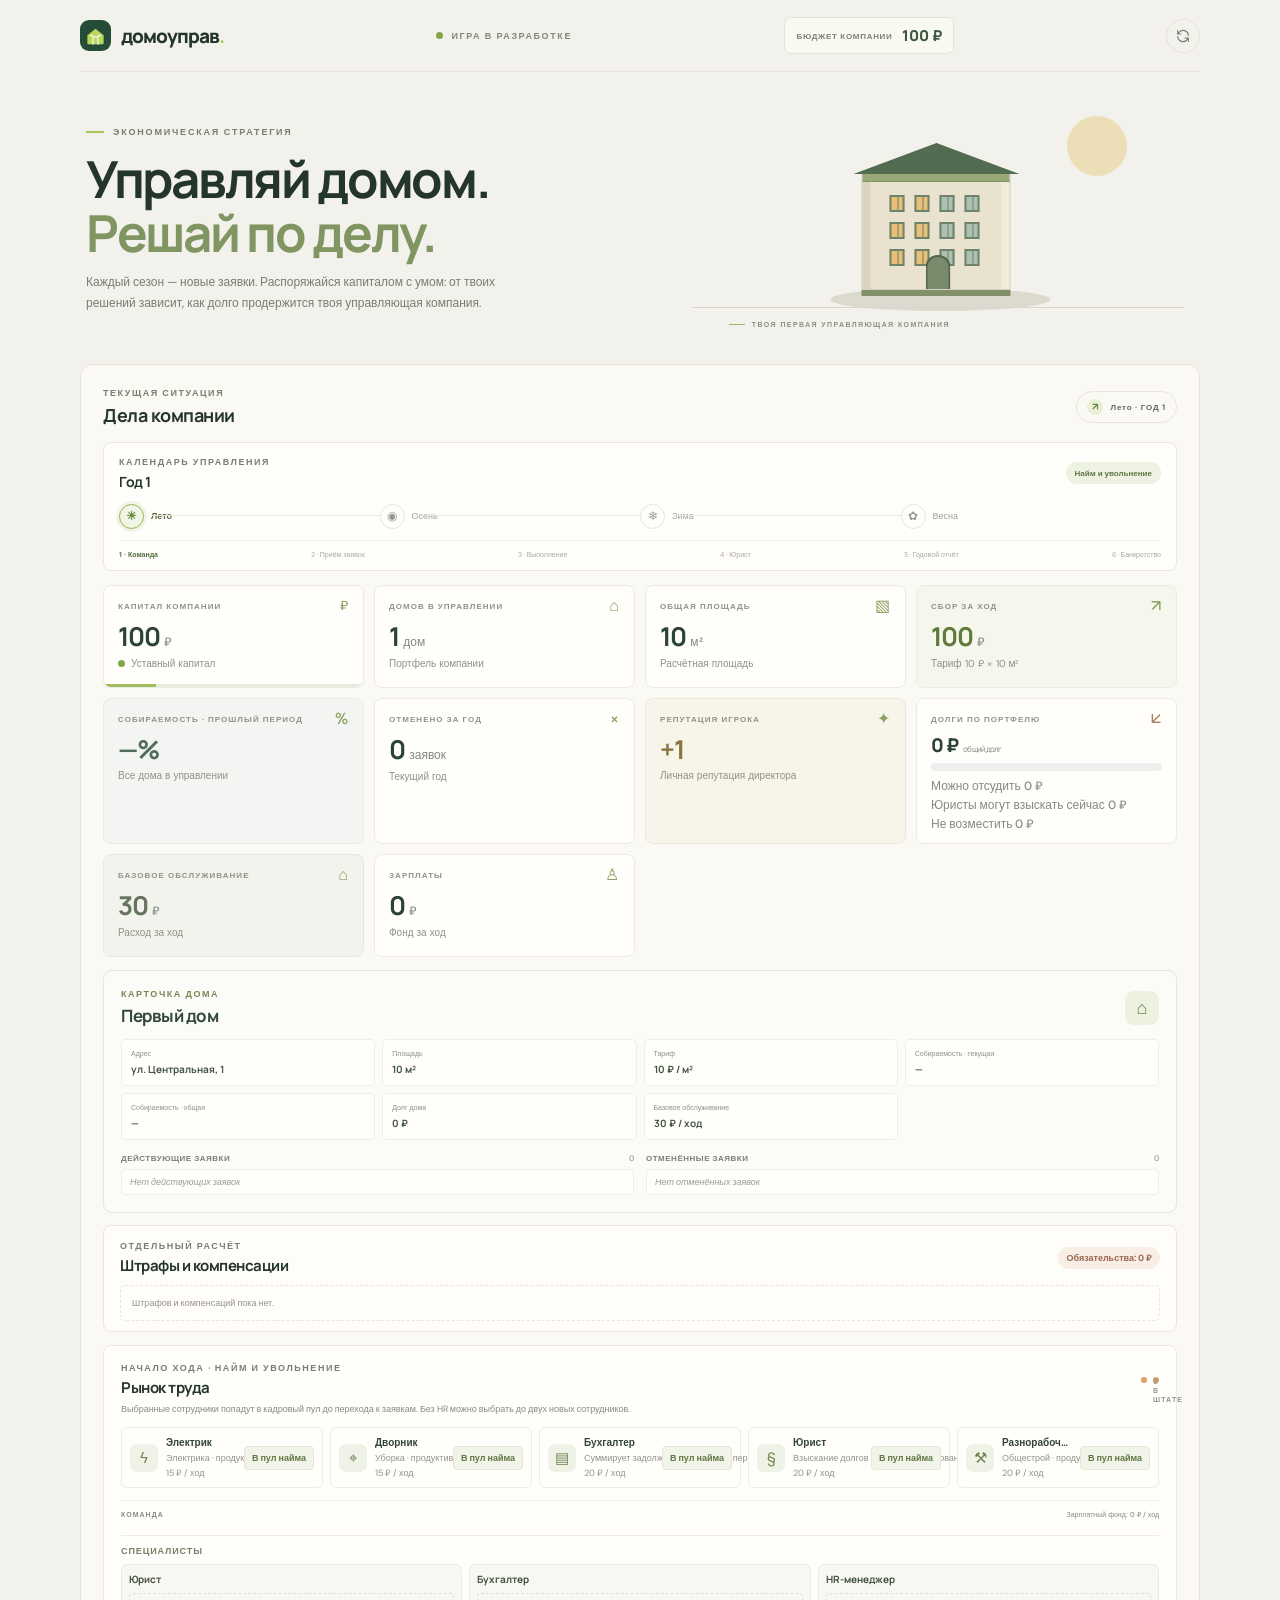
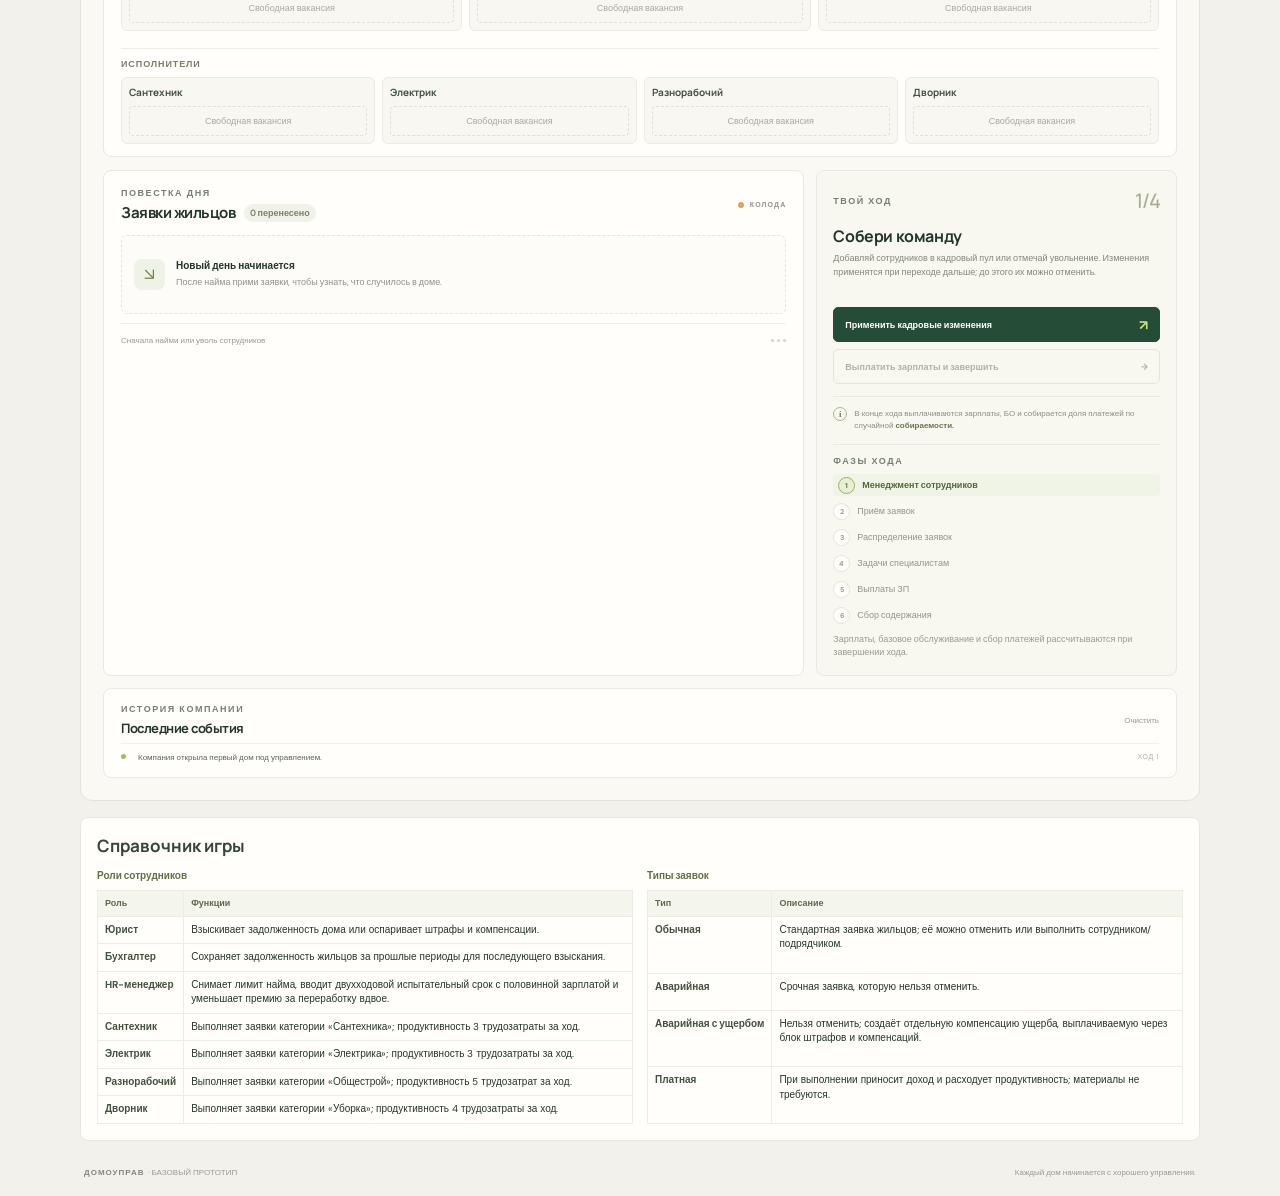
==== index.html @ 91434162 "Prepare House Service game for GitHub Pages" ====
<!doctype html>
<html lang="ru">
<head>
  <meta charset="utf-8">
  <meta name="viewport" content="width=device-width, initial-scale=1">
  <meta name="theme-color" content="#f3f1eb">
  <title>Домоуправ — настольная экономическая игра</title>
  <link rel="preconnect" href="https://fonts.googleapis.com">
  <link rel="preconnect" href="https://fonts.gstatic.com" crossorigin>
  <link href="https://fonts.googleapis.com/css2?family=DM+Sans:wght@400;500;600;700&family=Manrope:wght@400;500;600;700;800&display=swap" rel="stylesheet">
  <link rel="stylesheet" href="style.css">
</head>
<body>
  <div class="game-shell">
    <header class="topbar">
      <a class="brand" href="#" aria-label="Домоуправ">
        <span class="brand-mark" aria-hidden="true"><svg viewBox="0 0 40 40" fill="none"><path d="M7 19.5 20 9l13 10.5v13a1.5 1.5 0 0 1-1.5 1.5h-23A1.5 1.5 0 0 1 7 32.5v-13Z" fill="currentColor"/><path d="M16 34V22h8v12M12 20h4m8 0h4" stroke="#F7F6F1" stroke-width="2" stroke-linecap="round"/></svg></span>
        <span>домоуправ<span class="brand-dot">.</span></span>
      </a>
      <div class="topbar-center"><span class="online-dot"></span> ИГРА В РАЗРАБОТКЕ</div>
      <div class="sticky-balance"><span>БЮДЖЕТ КОМПАНИИ</span><b id="sticky-capital-value">100 ₽</b></div>
      <button class="icon-button" id="reset-button" type="button" aria-label="Начать заново" title="Начать заново"><svg viewBox="0 0 24 24" fill="none"><path d="M20 11a8 8 0 0 0-14.5-4L4 9m0 0V4m0 5h5m-5 4a8 8 0 0 0 14.5 4L20 15m0 0v5m0-5h-5" stroke="currentColor" stroke-width="1.7" stroke-linecap="round" stroke-linejoin="round"/></svg></button>
    </header>

    <main>
      <section class="hero">
        <div>
          <p class="eyebrow"><span class="eyebrow-line"></span> ЭКОНОМИЧЕСКАЯ СТРАТЕГИЯ</p>
          <h1>Управляй домом.<br><span>Решай по делу.</span></h1>
          <p class="hero-copy">Каждый сезон — новые заявки. Распоряжайся капиталом с умом: от твоих решений зависит, как долго продержится твоя управляющая компания.</p>
        </div>
        <div class="hero-building" aria-hidden="true">
          <div class="sun"></div><div class="building-shadow"></div>
          <div class="building-art"><div class="roof"></div><div class="building-body"><div class="building-cap"></div><div class="windows"><i></i><i></i><i></i><i></i><i></i><i></i><i></i><i></i><i></i><i></i><i></i><i></i></div><div class="entry"></div></div><div class="building-base"></div></div>
          <div class="ground"></div><div class="hero-caption"><span class="caption-line"></span> ТВОЯ ПЕРВАЯ УПРАВЛЯЮЩАЯ КОМПАНИЯ</div>
        </div>
      </section>

      <section class="dashboard" aria-label="Игровое поле">
        <div class="dashboard-heading"><div><p class="section-label">ТЕКУЩАЯ СИТУАЦИЯ</p><h2>Дела компании</h2></div><div class="turn-pill"><span class="turn-icon">↗</span><span id="turn-label">ХОД 1</span></div></div>
        <section class="timeline-panel" aria-label="Годовой таймлайн"><div class="timeline-title"><div><p class="section-label">КАЛЕНДАРЬ УПРАВЛЕНИЯ</p><h2 id="timeline-year">Год 1</h2></div><span class="phase-badge" id="phase-label">Найм и увольнение</span></div><div class="season-track" id="season-track"></div><div class="phase-track"><span class="phase-step active" data-phase="staffing">1 · Команда</span><span class="phase-step" data-phase="drawing">2 · Приём заявок</span><span class="phase-step" data-phase="resolving">3 · Выполнение</span><span class="phase-step" data-phase="legal">4 · Юрист</span><span class="phase-step" data-phase="annualReport">5 · Годовой отчёт</span><span class="phase-step" data-phase="bankruptcy">6 · Банкротство</span></div></section>
        <section id="annual-report" class="annual-report" hidden></section>
        <section id="bankruptcy-panel" class="bankruptcy-panel" hidden></section>
        <div class="stats-grid">
          <article class="stat-card capital-card"><div class="stat-top"><span>КАПИТАЛ КОМПАНИИ</span><span class="stat-symbol ruble">₽</span></div><div class="stat-value" id="capital-value">100 <span>₽</span></div><div class="stat-note"><span class="status-dot"></span> Уставный капитал</div><div class="capital-bar"><div id="capital-bar-fill"></div></div></article>
          <article class="stat-card"><div class="stat-top"><span>ДОМОВ В УПРАВЛЕНИИ</span><span class="stat-symbol">⌂</span></div><div class="stat-value" id="houses-value">1 <span>дом</span></div><div class="stat-note">Портфель компании</div></article>
          <article class="stat-card"><div class="stat-top"><span>ОБЩАЯ ПЛОЩАДЬ</span><span class="stat-symbol">▧</span></div><div class="stat-value" id="area-value">10 <span>м²</span></div><div class="stat-note">Расчётная площадь</div></article>
          <article class="stat-card income-card"><div class="stat-top"><span>СБОР ЗА ХОД</span><span class="stat-symbol">↗</span></div><div class="stat-value" id="income-value">100 <span>₽</span></div><div class="stat-note">Тариф 10 ₽ × 10 м²</div></article>
          <article class="stat-card collection-card"><div class="stat-top"><span>СОБИРАЕМОСТЬ · ПРОШЛЫЙ ПЕРИОД</span><span class="stat-symbol">%</span></div><div class="stat-value" id="collection-value">—</div><div class="stat-note">Все дома в управлении</div></article>
          <article class="stat-card cancelled-card"><div class="stat-top"><span>ОТМЕНЕНО ЗА ГОД</span><span class="stat-symbol">×</span></div><div class="stat-value" id="cancelled-value">0 <span>заявок</span></div><div class="stat-note">Текущий год</div></article>
          <article class="stat-card reputation-card"><div class="stat-top"><span>РЕПУТАЦИЯ ИГРОКА</span><span class="stat-symbol">✦</span></div><div class="stat-value reputation-value" id="reputation-value">+1</div><div class="stat-note">Личная репутация директора</div></article>
          <article class="stat-card house-debt-card"><div class="stat-top"><span>ДОЛГИ ПО ПОРТФЕЛЮ</span><span class="stat-symbol">↙</span></div><div class="stat-value" id="house-debt-value">0 ₽</div></article>
          <article class="stat-card upkeep-card"><div class="stat-top"><span>БАЗОВОЕ ОБСЛУЖИВАНИЕ</span><span class="stat-symbol">⌂</span></div><div class="stat-value" id="upkeep-value">30 <span>₽</span></div><div class="stat-note">Расход за ход</div></article>
          <article class="stat-card"><div class="stat-top"><span>ЗАРПЛАТЫ</span><span class="stat-symbol">♙</span></div><div class="stat-value" id="payroll-value">0 <span>₽</span></div><div class="stat-note">Фонд за ход</div></article>
        </div>
        <section id="house-card" class="house-card" aria-label="Карточка дома"></section>
        <section class="penalties-panel"><div class="panel-heading"><div><p class="section-label">ОТДЕЛЬНЫЙ РАСЧЁТ</p><h2>Штрафы и компенсации</h2></div><span class="penalty-total" id="penalties-summary">Обязательства: 0 ₽</span></div><div class="penalties-list" id="penalties-list"></div></section>
        <section id="legal-panel" class="legal-panel" hidden></section>

        <section class="market-panel">
          <div class="panel-heading"><div><p class="section-label">НАЧАЛО ХОДА · НАЙМ И УВОЛЬНЕНИЕ</p><h2>Рынок труда</h2></div><span class="deck-badge"><span></span> <span id="staff-count">0 В ШТАТЕ</span></span></div>
          <p class="market-copy" id="market-copy">Рынок предлагает исполнителей и специалистов. Без HR-менеджера за ход можно нанять двух сотрудников.</p>
          <div class="market-grid" id="market-list"></div>
          <div class="team-heading"><span>КОМАНДА</span><span id="team-payroll">Зарплатный фонд: 0 ₽ / ход</span></div>
          <div class="team-list" id="team-list"></div>
        </section>

        <div class="turn-layout">
          <section class="requests-panel"><div class="panel-heading"><div><p class="section-label">ПОВЕСТКА ДНЯ</p><h2>Заявки жильцов <span class="request-count" id="request-count">0 / 2</span></h2></div><span class="deck-badge"><span></span> КОЛОДА</span></div>
            <div id="requests-list" class="requests-list"><div class="empty-state"><div class="empty-icon">↘</div><div><strong>Новый день начинается</strong><p>Открой заявки, чтобы узнать, что случилось в доме.</p></div></div></div>
            <div class="panel-footer"><span id="requests-hint">На этот ход положено 2 заявки</span><span class="footer-dots"><i></i><i></i><i></i></span></div>
          </section>
          <aside class="actions-panel"><div class="actions-heading"><p class="section-label">ТВОЙ ХОД</p><span class="round-number" id="round-number">01</span></div><h2 id="action-title">С чего начнём?</h2><p class="action-copy" id="action-copy">Разбери входящие заявки. Каждое решение стоит денег, а на кону — репутация компании.</p>
            <div class="action-buttons"><button class="primary-button" id="draw-button" type="button"><span>Принять заявки</span><span class="button-arrow">↗</span></button><button class="secondary-button" id="end-turn-button" type="button" disabled><span>Завершить ход</span><span>→</span></button></div>
            <div class="rules-note"><span class="note-icon">i</span><p>В конце хода выплачиваются зарплаты, БО и собирается доля платежей по случайной <b>собираемости.</b></p></div>
            <section class="phase-guide"><p class="section-label">ФАЗЫ ХОДА</p><ol><li data-guide-step="0"><span>1</span>Менеджмент сотрудников</li><li data-guide-step="1"><span>2</span>Приём заявок</li><li data-guide-step="2"><span>3</span>Распределение заявок</li><li data-guide-step="3"><span>4</span>Задачи специалистам</li><li data-guide-step="4"><span>5</span>Выплаты ЗП</li><li data-guide-step="5"><span>6</span>Сбор содержания</li></ol><p class="phase-guide-note">Зарплаты, базовое обслуживание и сбор платежей рассчитываются при завершении хода.</p></section>
          </aside>
        </div>
        <section class="log-panel"><div class="log-heading"><div><p class="section-label">ИСТОРИЯ КОМПАНИИ</p><h2>Последние события</h2></div><button id="clear-log-button" class="text-button" type="button">Очистить</button></div><div id="event-log" class="event-log"><div class="log-entry"><span class="log-marker"></span><span>Компания открыла первый дом под управлением.</span><time>ХОД 1</time></div></div></section>
      </section>
      <section class="staff-reference" aria-label="Справочник сотрудников и заявок">
        <h2>Справочник игры</h2>
        <div class="reference-grid">
          <table class="reference-table"><caption>Роли сотрудников</caption><thead><tr><th>Роль</th><th>Функции</th></tr></thead><tbody>
            <tr><td>Юрист</td><td>Взыскивает задолженность дома или оспаривает штрафы и компенсации.</td></tr>
            <tr><td>Бухгалтер</td><td>Сохраняет задолженность жильцов за прошлые периоды для последующего взыскания.</td></tr>
            <tr><td>HR-менеджер</td><td>Снимает лимит найма, вводит двухходовой испытательный срок с половинной зарплатой и уменьшает премию за переработку вдвое.</td></tr>
            <tr><td>Сантехник</td><td>Выполняет заявки категории «Сантехника»; продуктивность 3 трудозатраты за ход.</td></tr>
            <tr><td>Электрик</td><td>Выполняет заявки категории «Электрика»; продуктивность 3 трудозатраты за ход.</td></tr>
            <tr><td>Разнорабочий</td><td>Выполняет заявки категории «Общестрой»; продуктивность 5 трудозатрат за ход.</td></tr>
            <tr><td>Дворник</td><td>Выполняет заявки категории «Уборка»; продуктивность 4 трудозатраты за ход.</td></tr>
          </tbody></table>
          <table class="reference-table"><caption>Типы заявок</caption><thead><tr><th>Тип</th><th>Описание</th></tr></thead><tbody>
            <tr><td>Обычная</td><td>Стандартная заявка жильцов; её можно отменить или выполнить сотрудником/подрядчиком.</td></tr>
            <tr><td>Аварийная</td><td>Срочная заявка, которую нельзя отменить.</td></tr>
            <tr><td>Аварийная с ущербом</td><td>Нельзя отменить; создаёт отдельную компенсацию ущерба, выплачиваемую через блок штрафов и компенсаций.</td></tr>
            <tr><td>Платная</td><td>При выполнении приносит доход и расходует продуктивность; материалы не требуются.</td></tr>
          </tbody></table>
        </div>
      </section>
    </main>
    <footer><span>ДОМОУПРАВ <span class="footer-year">· БАЗОВЫЙ ПРОТОТИП</span></span><span>Каждый дом начинается с хорошего управления.</span></footer>
  </div>
  <div class="toast" id="toast" role="status" aria-live="polite"></div>
  <script src="game.js"></script>
</body>
</html>
---- style.css ----
:root {
  color-scheme: light;
  --paper: #f3f1eb;
  --card: #fffefa;
  --ink: #24352b;
  --muted: #7c8078;
  --line: #e8e6df;
  --green: #244c36;
  --lime: #b9d75a;
  --orange: #ec8d55;
}
* { box-sizing: border-box; }
body { margin: 0; min-width: 350px; background: var(--paper); color: var(--ink); font-family: "DM Sans", sans-serif; -webkit-font-smoothing: antialiased; }
button { font: inherit; }
.game-shell { width: min(1120px, calc(100% - 72px)); margin: 0 auto; }
.topbar { height: 72px; display: flex; align-items: center; justify-content: space-between; border-bottom: 1px solid #e4e2db; }
.brand { display: inline-flex; align-items: center; gap: 10px; color: var(--ink); text-decoration: none; font-family: "Manrope", sans-serif; font-weight: 800; font-size: 19px; letter-spacing: -1px; }
.brand-mark { width: 31px; height: 31px; border-radius: 9px; background: var(--green); color: var(--lime); display: grid; place-items: center; }
.brand-mark svg { width: 25px; height: 25px; }.brand-dot { color: #a2c84f; }
.topbar-center { display: flex; align-items: center; gap: 8px; color: #85877f; font-size: 9px; font-weight: 700; letter-spacing: 1.6px; }
.online-dot,.status-dot { width: 7px; height: 7px; border-radius: 50%; background: #82a746; display: inline-block; }
.icon-button { width: 34px; height: 34px; display: grid; place-items: center; border: 1px solid #e3e1d9; border-radius: 50%; background: transparent; color: #777d72; cursor: pointer; transition: background .2s,color .2s; }
.icon-button:hover { color: var(--green); background: #fff; }.icon-button svg { width: 16px; height: 16px; }
.hero { min-height: 292px; display: grid; grid-template-columns: 1.05fr .95fr; align-items: center; gap: 20px; padding: 31px 6px 28px; overflow: hidden; }
.eyebrow,.section-label { color: #777f72; font-size: 9px; font-weight: 700; letter-spacing: 1.8px; }
.eyebrow { display: flex; align-items: center; gap: 9px; margin: 0 0 14px; }.eyebrow-line { width: 18px; height: 2px; background: #a6c652; }
h1,h2,h3,p { margin-top: 0; }
h1 { margin-bottom: 12px; color: var(--ink); font-family: "Manrope",sans-serif; font-size: clamp(35px, 4.3vw, 51px); line-height: 1.06; letter-spacing: -2.3px; font-weight: 700; }
h1 span { color: #7f9562; }
.hero-copy { max-width: 430px; margin-bottom: 0; color: #797e74; font-size: 12px; line-height: 1.7; }
.hero-building { position: relative; min-height: 232px; height: 232px; }
.sun { position: absolute; top: 12px; right: 67px; width: 60px; height: 60px; border-radius: 50%; background: #e9d79f; opacity: .69; }
.building-shadow { position: absolute; width: 220px; height: 23px; border-radius: 50%; bottom: 25px; left: 50%; transform: translateX(-48%); background: #dcd9ce; }
.building-art { position: absolute; bottom: 40px; left: 50%; width: 149px; transform: translateX(-50%); }
.roof { height: 0; width: 166px; margin-left: -8px; border-left: 83px solid transparent; border-right: 83px solid transparent; border-bottom: 31px solid #526b51; }
.building-body { position: relative; width: 149px; height: 116px; border: 1px solid #d5d1c4; border-top: 0; background: #e9e2cf; box-shadow: inset 8px 0 #ddd4c0, inset -8px 0 #f1ebdc; }
.building-cap { height: 8px; background: #98a878; border-bottom: 1px solid #819365; }
.windows { width: 92px; margin: 13px auto 0; display: grid; grid-template-columns: repeat(4,15px); grid-auto-rows: 17px; gap: 10px 10px; }
.windows i { position: relative; display: block; background: #adc1b3; border: 2px solid #6e826d; }
.windows i:nth-child(4n+1),.windows i:nth-child(4n+2) { background: #e8bf77; }
.windows i::after { content: ""; position: absolute; left: 50%; top: 0; height: 100%; border-left: 1px solid #6e826d; }
.entry { position: absolute; bottom: 0; left: 63px; width: 25px; height: 34px; border: 2px solid #53644f; border-bottom: 0; border-radius: 12px 12px 0 0; background: #798a6d; }
.building-base { height: 6px; background: #819066; }
.ground { position: absolute; left: 3%; right: 2%; bottom: 28px; height: 1px; background: #d8d6cc; }
.hero-caption { position: absolute; left: 10%; bottom: 7px; display: flex; align-items: center; gap: 7px; color: #8d9087; font-size: 7px; font-weight: 700; letter-spacing: 1.4px; }
.caption-line { width: 16px; height: 1px; background: #9ab267; }
.dashboard { border: 1px solid #e6e3da; border-radius: 12px; padding: 22px; background: rgba(255,254,250,.67); }
.dashboard-heading,.panel-heading,.log-heading { display: flex; align-items: center; justify-content: space-between; }
.dashboard-heading { margin-bottom: 15px; }.section-label { margin: 0 0 5px; font-size: 8px; letter-spacing: 1.55px; }
.dashboard h2,.log-heading h2 { margin: 0; font: 700 18px/1.25 "Manrope",sans-serif; letter-spacing: -.5px; }
.timeline-panel { margin: 0 0 14px; padding: 13px 15px 11px; border: 1px solid #e9e7df; border-radius: 8px; background: #fffefa; }.timeline-title { display: flex; align-items: center; justify-content: space-between; }.timeline-title h2 { font-size: 14px; }.phase-badge { padding: 6px 9px; border-radius: 15px; background: #eef2e3; color: #617743; font-size: 8px; font-weight: 700; }.season-track { display: grid; grid-template-columns: repeat(4,1fr); margin-top: 12px; }.season-node { position: relative; display: flex; align-items: center; gap: 7px; min-height: 28px; color: #a1a196; font-size: 9px; }.season-node:not(:last-child)::after { position: absolute; top: 13px; left: 33px; right: 0; z-index: 0; height: 1px; background: #e8e7df; content: ""; }.season-icon { z-index: 1; display: grid; place-items: center; width: 25px; height: 25px; border: 1px solid #e6e5dc; border-radius: 50%; background: #fffefa; color: #98988e; font-size: 12px; }.season-current { color: #526c3e; font-weight: 700; }.season-current .season-icon { border-color: #9ab45d; background: #f1f5e5; color: #6d8c42; box-shadow: 0 0 0 3px #f1f5e5; }.season-done .season-icon { border-color: #dfe8cf; background: #eaf0dc; color: #6f884b; }.phase-track { display: flex; justify-content: space-between; gap: 6px; margin-top: 10px; padding-top: 9px; border-top: 1px solid #f0eee8; }.phase-step { color: #aaa99f; font-size: 7px; }.phase-step.active { color: #536d3c; font-weight: 700; }.phase-step.phase-done { color: #7a8e5b; }
.annual-report[hidden] { display: none; }.annual-report { margin-bottom: 14px; padding: 17px; border: 1px solid #dfe7d4; border-radius: 8px; background: #f8faf2; }.report-heading { display: flex; align-items: center; justify-content: space-between; margin-bottom: 12px; }.report-heading h2 { font-size: 18px; }.report-stamp { padding: 5px 8px; border: 1px solid #d7e0c7; border-radius: 4px; color: #758752; font-size: 7px; font-weight: 700; letter-spacing: 1px; }.report-columns { display: grid; grid-template-columns: 1fr 1fr; gap: 10px; }.report-column { padding: 12px; border: 1px solid #e9ecdf; border-radius: 6px; background: #fffefa; }.report-column h3 { margin: 0 0 10px; color: #41533e; font: 700 11px "Manrope",sans-serif; }.report-money { display: grid; grid-template-columns: 1fr 1fr; gap: 7px; margin-bottom: 9px; }.report-money>div,.report-count-grid>div { display: flex; justify-content: space-between; align-items: center; gap: 6px; min-width: 0; padding: 7px; border-radius: 4px; background: #f7f8f2; }.report-money span,.report-count-grid span { color: #898b80; font-size: 8px; }.report-money b { color: #3e5940; font: 700 12px "Manrope",sans-serif; white-space: nowrap; }.report-count-grid { display: grid; gap: 4px; }.report-count-grid>div { padding: 5px 7px; }.report-count-grid b { color: #354638; font: 700 10px "Manrope",sans-serif; }.report-footnote { margin: 10px 0; color: #82867a; font-size: 8px; }.report-footnote b { color: #586e3d; }.next-year-button { max-width: 250px; }
.turn-pill { display: flex; align-items: center; gap: 7px; border: 1px solid #e8e6de; border-radius: 20px; padding: 7px 10px; color: #5d675b; font-size: 8px; font-weight: 700; letter-spacing: .8px; }
.turn-icon { display: grid; place-items: center; width: 16px; height: 16px; border-radius: 50%; background: #e9f0d7; color: #69883e; font-size: 10px; }
.stats-grid { display: grid; grid-template-columns: repeat(4,1fr); gap: 10px; }
.stat-card { position: relative; min-height: 103px; padding: 13px 14px 11px; border: 1px solid #eceae3; border-radius: 8px; background: #fffefa; overflow: hidden; }
.stat-top { display: flex; justify-content: space-between; align-items: center; color: #909188; font-size: 7px; font-weight: 700; letter-spacing: 1.05px; }
.stat-symbol { color: #8ca05f; font-size: 16px; font-weight: 500; line-height: 14px; }.ruble { font-size: 13px; }
.stat-value { margin-top: 10px; color: #2d4335; font: 700 26px/1 "Manrope",sans-serif; letter-spacing: -.9px; }
.stat-value span { color: #858a80; font: 500 12px "DM Sans",sans-serif; letter-spacing: 0; }.stat-value.negative { color: #bc5e4c; }
.stat-note { margin-top: 7px; color: #919187; font-size: 9px; }.capital-card .stat-note { display: flex; align-items: center; gap: 6px; }
.capital-bar { position: absolute; bottom: 0; left: 0; width: 100%; height: 3px; background: #e8eadf; }.capital-bar div { height: 100%; width: 100%; background: #9fbd5d; transition: width .3s; }
.income-card { background: #f5f7ec; border-color: #ebeedf; }.income-card .stat-value { color: #607a3b; }
.collection-card { background: #f2f5f2; border-color: #e6ebe5; }.collection-card .stat-value { color: #536d5b; }
.reputation-card { background: #f7f5e9; border-color: #ebe8d8; }.reputation-card .stat-value { color: #8a7540; }.reputation-value.negative { color: #bc5e4c; }
.upkeep-card { background: #f3f3ee; border-color: #e8e7df; }.upkeep-card .stat-value { color: #66735d; }.house-debt-card .stat-symbol { color: #ad825c; }
.market-panel { margin-top: 13px; padding: 16px 17px 12px; border: 1px solid #eae8e0; border-radius: 8px; background: #fffefa; }.market-panel .panel-heading { margin-bottom: 5px; }.market-panel .panel-heading h2 { font-size: 15px; }.market-copy { margin: 0 0 11px; color: #898b80; font-size: 9px; line-height: 1.5; }.market-grid { display: grid; grid-template-columns: repeat(5,minmax(0,1fr)); gap: 7px; }.worker-card,.team-member { display: flex; align-items: center; gap: 8px; min-width: 0; padding: 8px; border: 1px solid #eeece6; border-radius: 6px; background: #fffefa; }.worker-hired { background: #f7f9f1; border-color: #e3e9d7; }.worker-icon { display: grid; place-items: center; flex: 0 0 28px; width: 28px; height: 28px; border-radius: 7px; background: #eff2e6; color: #71834f; font-size: 15px; }.worker-info { display: flex; flex: 1; min-width: 0; flex-direction: column; gap: 3px; }.worker-info strong { overflow: hidden; color: #354538; font-size: 9px; text-overflow: ellipsis; white-space: nowrap; }.worker-info span { color: #939389; font-size: 7px; white-space: nowrap; }.hire-button,.fire-button { flex: 0 0 auto; padding: 5px 7px; border: 1px solid #e2e7d6; border-radius: 4px; background: #f1f4e8; color: #607742; font-size: 8px; font-weight: 700; cursor: pointer; }.hire-button:disabled,.fire-button:disabled { border-color: #eeece6; background: #f7f6f2; color: #aaa99f; cursor: default; }.team-heading { display: flex; justify-content: space-between; margin-top: 12px; padding: 9px 0 6px; border-top: 1px solid #f0eee8; color: #898b80; font-size: 7px; font-weight: 700; letter-spacing: 1px; }.team-heading span:last-child { font-weight: 500; letter-spacing: 0; }.team-list { display: grid; grid-template-columns: repeat(3,minmax(0,1fr)); gap: 7px; }.team-member { flex-wrap: wrap; }.worker-status { color: #728a4e; font-size: 7px; white-space: nowrap; }.worker-status.used { color: #99968a; }.worker-status.unhappy { color: #b26d50; }.team-unhappy { background: #fdf8f3; border-color: #f0e2d7; }.fire-button { margin-left: auto; padding: 4px 6px; background: #faf2ed; border-color: #f0e0d6; color: #a76b4c; }.team-empty { padding: 10px; border: 1px dashed #e5e4dc; border-radius: 5px; color: #99988e; font-size: 8px; }
.fire-actions { display: flex; flex-wrap: wrap; justify-content: flex-end; gap: 5px; width: 100%; margin-left: auto; }.fire-actions button { font-size: 7px; }.fire-unpaid-button { padding: 4px 6px; border: 1px solid #f0e0d6; border-radius: 4px; background: #fdf5f1; color: #a7604c; cursor: pointer; }.fire-unpaid-button:disabled { border-color: #eeece6; background: #f7f6f2; color: #aaa99f; cursor: default; }
.legal-panel[hidden] { display: none; }.legal-panel { margin: 13px 0 0; padding: 17px; border: 1px solid #e7e6dc; border-radius: 8px; background: #fbfcf6; }.legal-heading { display: flex; justify-content: space-between; align-items: center; }.legal-heading .section-label { margin-bottom: 4px; color: #788755; }.legal-heading h2 { margin: 0; color: #354938; font: 700 16px "Manrope",sans-serif; }.legal-mark { display: grid; place-items: center; width: 34px; height: 34px; border-radius: 9px; background: #edf1df; color: #6c7f46; font: 700 19px Georgia,serif; }.legal-copy { margin: 8px 0 12px; color: #7e8475; font-size: 9px; line-height: 1.5; }.legal-options { display: grid; gap: 7px; }.legal-option { display: flex; justify-content: space-between; align-items: center; gap: 12px; padding: 10px; border: 1px solid #e9e9df; border-radius: 6px; background: #fffefa; }.legal-option>div { display: grid; gap: 3px; }.legal-option strong { color: #485545; font-size: 9px; }.legal-option span,.legal-empty,.legal-complete { color: #909187; font-size: 8px; }.legal-action-button,.legal-skip-button { padding: 7px 10px; border: 1px solid #dce5d2; border-radius: 5px; background: #eff3e7; color: #596d3e; font-size: 8px; font-weight: 700; cursor: pointer; }.legal-action-button:disabled { opacity: .55; cursor: default; }.legal-empty { padding: 10px; border: 1px dashed #e5e4dc; border-radius: 5px; }.legal-complete { margin-top: 11px; padding: 9px 10px; border-radius: 5px; background: #f0f4e8; color: #66784a; }.legal-skip-button { margin-top: 10px; background: transparent; border-color: #e5e4dc; color: #85867d; }.report-reputation { display: grid; grid-template-columns: minmax(165px,.7fr) 1.3fr; gap: 10px; align-items: center; margin-bottom: 11px; padding: 10px; border: 1px solid #e6e8d9; border-radius: 6px; background: #fffefa; }.report-reputation>div { display: flex; flex-direction: column; gap: 4px; }.report-reputation span { color: #85877c; font-size: 8px; }.report-reputation b { color: #75653d; font: 700 15px "Manrope",sans-serif; }.report-reputation ul { display: grid; gap: 3px; margin: 0; padding-left: 13px; color: #82867a; font-size: 8px; }
.penalties-panel { margin: 12px 0 0; padding: 14px 16px 10px; border: 1px solid #eee3d8; border-radius: 8px; background: #fffdfa; }.penalties-panel .panel-heading { margin-bottom: 9px; }.penalties-panel .panel-heading h2 { font-size: 15px; }.penalty-total { padding: 5px 8px; border-radius: 12px; background: #f8eee6; color: #9b674c; font-size: 8px; font-weight: 700; }.penalties-list { display: grid; gap: 6px; max-height: 220px; overflow: auto; }.penalty-row { display: grid; grid-template-columns: 25px minmax(0,1fr) auto auto auto; align-items: center; gap: 9px; min-height: 43px; padding: 6px 8px; border: 1px solid #efece5; border-radius: 5px; background: #fffefa; }.penalty-icon { display: grid; place-items: center; width: 23px; height: 23px; border-radius: 50%; background: #faeae3; color: #a85842; font-size: 11px; font-weight: 700; }.penalty-info { display: flex; min-width: 0; flex-direction: column; gap: 3px; }.penalty-info strong { overflow: hidden; color: #485347; font-size: 8px; text-overflow: ellipsis; white-space: nowrap; }.penalty-info span { color: #97958b; font-size: 7px; }.penalty-amount { color: #8d523f; font: 700 11px "Manrope",sans-serif; white-space: nowrap; }.penalty-status { color: #a16c54; font-size: 7px; white-space: nowrap; }.penalty-paid .penalty-icon { background: #eaf1df; color: #6d8747; }.penalty-paid .penalty-amount,.penalty-paid .penalty-status { color: #768564; }.penalty-written-off .penalty-icon { background: #efeee9; color: #8c8c82; }.penalty-written-off .penalty-status { color: #8c8c82; }.pay-penalty-button { padding: 6px 9px; border: 1px solid #e8d6c9; border-radius: 4px; background: #f8eee6; color: #8d5a40; font-size: 8px; font-weight: 700; cursor: pointer; }.pay-penalty-button:hover { background: #f3e1d4; }.pay-penalty-button:disabled { border-color: #ece8e1; background: #f7f6f2; color: #aaa99f; cursor: not-allowed; }.penalties-empty { padding: 11px; border: 1px dashed #e8e5dc; border-radius: 5px; color: #96958b; font-size: 8px; }.penalty-compensation { background: #fffaf5; border-color: #f0e2d6; }.penalty-compensation .penalty-icon { background: #faeee2; color: #a86d42; }
.penalty-compensation { background: #fffaf5; border-color: #f0e2d6; }.penalty-compensation .penalty-icon { background: #faeee2; color: #a86d42; }.house-debt-card .stat-symbol { color: #ad825c; }
.legal-panel[hidden] { display: none; }.legal-panel { margin: 13px 0 0; padding: 17px; border: 1px solid #e7e6dc; border-radius: 8px; background: #fbfcf6; }.legal-heading { display: flex; justify-content: space-between; align-items: center; }.legal-heading .section-label { margin-bottom: 4px; color: #788755; }.legal-heading h2 { margin: 0; color: #354938; font: 700 16px "Manrope",sans-serif; }.legal-mark { display: grid; place-items: center; width: 34px; height: 34px; border-radius: 9px; background: #edf1df; color: #6c7f46; font: 700 19px Georgia,serif; }.legal-copy { margin: 8px 0 12px; color: #7e8475; font-size: 9px; line-height: 1.5; }.legal-options { display: grid; gap: 7px; }.legal-option { display: flex; justify-content: space-between; align-items: center; gap: 12px; padding: 10px; border: 1px solid #e9e9df; border-radius: 6px; background: #fffefa; }.legal-option>div { display: grid; gap: 3px; }.legal-option strong { color: #485545; font-size: 9px; }.legal-option span,.legal-empty,.legal-complete { color: #909187; font-size: 8px; }.legal-action-button,.legal-skip-button { padding: 7px 10px; border: 1px solid #dce5d2; border-radius: 5px; background: #eff3e7; color: #596d3e; font-size: 8px; font-weight: 700; cursor: pointer; }.legal-action-button:disabled { opacity: .55; cursor: default; }.legal-empty { padding: 10px; border: 1px dashed #e5e4dc; border-radius: 5px; }.legal-complete { margin-top: 11px; padding: 9px 10px; border-radius: 5px; background: #f0f4e8; color: #66784a; }.legal-skip-button { margin-top: 10px; background: transparent; border-color: #e5e4dc; color: #85867d; }
.bankruptcy-panel[hidden] { display: none; }.bankruptcy-panel { margin-bottom: 14px; padding: 18px; border: 1px solid #edcfc3; border-radius: 8px; background: #fff8f4; }.bankruptcy-heading { display: flex; align-items: center; gap: 10px; }.bankruptcy-mark { display: grid; place-items: center; width: 32px; height: 32px; border-radius: 50%; background: #f7e2d9; color: #aa563f; font: 800 17px "Manrope",sans-serif; }.bankruptcy-heading .section-label { margin-bottom: 4px; color: #a36c59; }.bankruptcy-heading h2 { margin: 0; color: #613e33; font: 700 17px "Manrope",sans-serif; }.bankruptcy-panel>p { max-width: 750px; margin: 11px 0 14px; color: #806d64; font-size: 10px; line-height: 1.6; }.bankruptcy-button { display: flex; justify-content: space-between; align-items: center; width: min(360px,100%); min-height: 38px; padding: 0 12px; border: 1px solid #9c5543; border-radius: 5px; background: #a65e4a; color: #fff; font-size: 9px; font-weight: 700; cursor: pointer; }.bankruptcy-button:hover { background: #914d3b; }
.turn-layout { display: grid; grid-template-columns: 1.75fr .9fr; gap: 12px; margin-top: 13px; }
.requests-panel,.actions-panel,.log-panel { border: 1px solid #eae8e0; border-radius: 8px; background: #fffefa; }
.requests-panel { padding: 16px 17px 0; }.panel-heading { margin-bottom: 12px; }.panel-heading h2 { font-size: 15px; }
.request-count { display: inline-block; margin-left: 6px; padding: 3px 6px; border-radius: 10px; background: #f0f1e9; color: #7a816c; vertical-align: 2px; font: 600 9px "DM Sans",sans-serif; letter-spacing: 0; }
.deck-badge { display: flex; align-items: center; gap: 6px; color: #929389; font-size: 7px; font-weight: 700; letter-spacing: 1.1px; }.deck-badge span { width: 6px; height: 6px; border-radius: 50%; background: #d9a464; }
.requests-list { display: grid; gap: 7px; }
.empty-state { display: flex; align-items: center; gap: 11px; min-height: 79px; padding: 12px; border: 1px dashed #e5e4dc; border-radius: 6px; background: #fdfcf8; }
.empty-icon { display: grid; place-items: center; flex: 0 0 31px; height: 31px; border-radius: 8px; background: #eff2e6; color: #728b47; font-size: 17px; }
.empty-state strong { display: block; margin-bottom: 4px; font-size: 10px; font-weight: 600; }.empty-state p { margin: 0; color: #909188; font-size: 9px; line-height: 1.4; }
.request-card { display: grid; grid-template-columns: 34px minmax(0,1fr) 102px; gap: 10px; padding: 11px 9px; border: 1px solid #eeece6; border-radius: 6px; background: #fffefa; animation: rise .22s ease-out both; }
@keyframes rise { from { opacity: 0; transform: translateY(5px); } to { opacity: 1; transform: translateY(0); } }
.request-icon { display: grid; place-items: center; width: 32px; height: 32px; border-radius: 8px; background: #f1f1e7; color: #71834f; font-size: 17px; }
.request-meta { display: flex; gap: 8px; align-items: center; margin: 1px 0 4px; color: #99988d; font-size: 7px; font-weight: 700; letter-spacing: .75px; text-transform: uppercase; }
.cancelled-label { color: #ad6550; }.request-cancelled { border-color: #f0dfd8; background: #fdf8f5; }.request-cancelled .request-icon { background: #f7e9e3; color: #ac6d59; }
.resolved-label { color: #6f9143; }.carried-label { color: #c07d43; }.labor-badge { display: inline-flex; padding: 2px 4px; border-radius: 8px; background: #f0f1e9; color: #7a816c; font-size: 7px; letter-spacing: 0; text-transform: none; }.request-info h3 { margin: 0 0 3px; font-size: 10px; font-weight: 700; }.request-info p { margin: 0; color: #85867d; font-size: 9px; line-height: 1.45; }
.request-type-badge { display: inline-flex; padding: 2px 5px; border-radius: 8px; background: #f0f1e9; color: #7a816c; font-size: 7px; letter-spacing: 0; text-transform: none; white-space: nowrap; }.type-emergency,.type-emergencyDamage { background: #faeae3; color: #a85842; }.type-paid { background: #e8f1e7; color: #4f7a53; }.damage-note { color: #a85842 !important; font-size: 7px !important; }.payout-note { color: #4f7a53 !important; font-size: 7px !important; }.emergency-lock-note { max-width: 130px; color: #a85842; font-size: 7px; text-align: right; }
.request-cost { display: flex; flex-direction: column; align-items: flex-end; gap: 2px; color: #303d32; }.request-cost>b { font: 700 12px "Manrope",sans-serif; }.request-cost>span:not(.done-check) { color: #a09f94; font-size: 8px; }
.request-actions { display: flex; flex-direction: column; align-items: flex-end; gap: 4px; width: 100%; margin-top: 5px; }.staff-solve-button,.overtime-unpaid-button { max-width: 100%; padding: 5px 6px; border: 1px solid #dce7d9; border-radius: 4px; background: #edf4ed; color: #4d7256; font-size: 7px; font-weight: 700; line-height: 1.3; white-space: normal; text-align: right; cursor: pointer; }.staff-solve-button:hover { background: #dcebdd; }.staff-solve-button:disabled { border-color: #eeece6; background: #f7f6f2; color: #aaa99f; cursor: default; }.overtime-unpaid-button { border-color: #f0e0d6; background: #faf2ed; color: #a76b4c; }.overtime-unpaid-button:hover { background: #f5e6dc; }.overtime-unpaid-button:disabled { opacity: .55; cursor: default; }.used-note { max-width: 130px; color: #a09b8d; font-size: 7px; text-align: right; }.material-note { color: #b18850 !important; font-size: 7px !important; }.request-cancel-button { max-width: 100%; padding: 4px 6px; border: 1px solid #eee1da; border-radius: 4px; background: #fffaf7; color: #a56e5c; font-size: 7px; cursor: pointer; }.request-cancel-button:hover { background: #f8eae3; }.request-cancel-button:disabled { opacity: .55; cursor: default; }
.solve-button { display: flex; align-items: center; gap: 7px; margin-top: 5px; padding: 5px 8px; border: 0; border-radius: 4px; background: #edf2df; color: #526a39; font-size: 8px; font-weight: 700; cursor: pointer; transition: background .18s; }.solve-button:hover { background: #dfe9c6; }.solve-button:disabled { background: #f1efeb; color: #aaa79d; cursor: not-allowed; }
.done-check { display: grid; place-items: center; width: 19px; height: 19px; margin-top: 5px; border-radius: 50%; background: #edf3df; color: #6d8b41; font-size: 12px; }.request-card.resolved { background: #fcfdf8; border-color: #e8eddd; }
.panel-footer { display: flex; justify-content: space-between; align-items: center; min-height: 34px; margin-top: 9px; border-top: 1px solid #f0eee8; color: #98988e; font-size: 8px; }.footer-dots { display: flex; gap: 3px; }.footer-dots i { width: 3px; height: 3px; border-radius: 50%; background: #d5d4cb; }
.actions-panel { padding: 16px; background: #f8f8f1; }.actions-heading { display: flex; justify-content: space-between; align-items: center; }.actions-heading .section-label { margin-bottom: 0; }.round-number { color: #a7ae93; font: 500 20px "Manrope",sans-serif; letter-spacing: -1px; }
.actions-panel h2 { margin: 11px 0 5px; font: 700 16px "Manrope",sans-serif; letter-spacing: -.4px; }.action-copy { min-height: 43px; margin: 0; color: #83867c; font-size: 9px; line-height: 1.55; }
.action-buttons { display: grid; gap: 7px; margin-top: 12px; }.primary-button,.secondary-button { display: flex; justify-content: space-between; align-items: center; width: 100%; min-height: 35px; padding: 0 11px; border-radius: 5px; font-size: 9px; font-weight: 700; cursor: pointer; transition: transform .15s, background .15s; }.primary-button { border: 1px solid var(--green); background: var(--green); color: white; }.primary-button:not(:disabled):hover { background: #315c42; transform: translateY(-1px); }.button-arrow { color: #c7de82; font-size: 14px; }.primary-button:disabled { opacity: .55; cursor: default; }.secondary-button { border: 1px solid #e5e4db; background: transparent; color: #5c6659; }.secondary-button:not(:disabled):hover { background: #fff; }.secondary-button:disabled { color: #b1b1a8; cursor: default; }
.rules-note { display: flex; align-items: flex-start; gap: 7px; margin-top: 12px; padding-top: 10px; border-top: 1px solid #eae9e0; }.note-icon { display: grid; place-items: center; flex: 0 0 14px; width: 14px; height: 14px; border: 1px solid #a9b68e; border-radius: 50%; color: #71844d; font: 600 9px Georgia,serif; }.rules-note p { margin: 0; color: #8b8d82; font-size: 8px; line-height: 1.5; }.rules-note b { color: #69724f; font-weight: 600; }
.log-panel { margin-top: 12px; padding: 14px 17px 8px; }.log-heading { margin-bottom: 7px; }.log-heading h2 { font-size: 13px; }.text-button { padding: 4px 0; border: 0; background: none; color: #98988e; font-size: 8px; cursor: pointer; }.text-button:hover { color: #455b42; }
.event-log { max-height: 108px; overflow: auto; }.log-entry { display: grid; grid-template-columns: 9px minmax(0,1fr) 45px; gap: 8px; align-items: center; min-height: 26px; border-top: 1px solid #f1efe9; color: #8d8e84; font-size: 8px; }.log-entry.latest { color: #5a6557; }.log-marker { width: 5px; height: 5px; border-radius: 50%; background: #d4d6c9; }.latest .log-marker { background: #a0bb61; }.log-entry time { color: #adada3; font-size: 7px; text-align: right; letter-spacing: .6px; }.muted-entry { color: #a09f95; }
footer { display: flex; justify-content: space-between; align-items: center; padding: 14px 4px 19px; color: #82877c; font-size: 8px; font-weight: 700; letter-spacing: 1px; }footer span:last-child { font-weight: 400; letter-spacing: 0; color: #999a91; }.footer-year { color: #a0a196; font-weight: 500; }
.toast { position: fixed; z-index: 5; right: 24px; bottom: 24px; max-width: calc(100vw - 48px); padding: 11px 16px; border: 1px solid #4f6b52; border-radius: 7px; background: #244c36; color: #fff; font-size: 11px; box-shadow: 0 8px 24px #1f332933; opacity: 0; transform: translateY(8px); pointer-events: none; transition: opacity .2s,transform .2s; }.toast.visible { opacity: 1; transform: translateY(0); }
button:focus-visible,a:focus-visible { outline: 3px solid #adc75f; outline-offset: 3px; }
@media (max-width: 760px) { .game-shell { width: min(620px, calc(100% - 32px)); }.hero { grid-template-columns: 1fr .7fr; min-height: 245px; padding-top: 25px; }.hero-building { transform: scale(.82); transform-origin: center; margin-left: -20px; }.stats-grid { grid-template-columns: repeat(2,1fr); }.market-grid { grid-template-columns: repeat(2,minmax(0,1fr)); }.team-list { grid-template-columns: 1fr; }.report-columns { grid-template-columns: 1fr; }.turn-layout { grid-template-columns: 1fr; }.actions-panel { display: grid; grid-template-columns: 1fr 1fr; column-gap: 18px; }.actions-heading { grid-column: 1/-1; }.actions-panel h2,.action-copy { grid-column: 1; }.action-buttons { grid-column: 2; grid-row: 2/4; margin-top: 12px; }.rules-note { grid-column: 1/-1; } }
@media (max-width: 500px) { .game-shell { width: calc(100% - 24px); }.topbar { height: 61px; }.topbar-center { font-size: 7px; letter-spacing: 1px; }.hero { min-height: unset; display: block; padding: 27px 5px 14px; }.hero h1 { font-size: 39px; }.hero-copy { max-width: 360px; font-size: 11px; }.hero-building { min-height: 175px; height: 175px; margin-top: -2px; transform: scale(.76); transform-origin: top center; margin-bottom: -32px; }.dashboard { padding: 13px; }.dashboard h2 { font-size: 16px; }.timeline-panel { padding: 11px 9px; }.season-node { gap: 4px; font-size: 8px; }.season-node:not(:last-child)::after { left: 27px; }.season-icon { width: 22px; height: 22px; font-size: 10px; }.phase-track { flex-wrap: wrap; justify-content: flex-start; gap: 7px 12px; }.phase-step { font-size: 7px; }.report-money { grid-template-columns: 1fr; }.report-columns { grid-template-columns: 1fr; }.report-reputation { grid-template-columns: 1fr; }.stat-card { min-height: 96px; padding: 11px; }.stat-top { font-size: 6px; }.stat-value { font-size: 23px; }.requests-panel { padding: 13px 10px 0; }.request-card { grid-template-columns: 29px minmax(0,1fr) 78px; gap: 7px; padding: 9px 6px; }.request-icon { width: 27px; height: 27px; }.request-cost>b { font-size: 10px; }.request-info p { font-size: 8px; }.actions-panel { display: block; padding: 13px; }.actions-panel h2 { margin-top: 10px; }.action-copy { min-height: unset; }.action-buttons { margin-top: 11px; }.rules-note { margin-top: 10px; }.log-panel { padding: 12px 10px 5px; }footer { align-items: flex-start; gap: 10px; font-size: 7px; }footer span:last-child { max-width: 135px; text-align: right; line-height: 1.45; } }
@media (max-width: 500px) { .penalty-row { grid-template-columns: 25px minmax(0,1fr) auto; gap: 5px 7px; }.penalty-icon { grid-column: 1; grid-row: 1/4; }.penalty-info { grid-column: 2/4; }.penalty-amount { grid-column: 2; }.penalty-status { grid-column: 2; }.pay-penalty-button { grid-column: 3; grid-row: 2/4; } }
@media (prefers-reduced-motion: reduce) { *,*::before,*::after { scroll-behavior: auto !important; animation-duration: .01ms !important; transition-duration: .01ms !important; } }

/* Developer duplicate platform */
.dev-tools-panel[hidden] { display: none; }
.dev-platform .game-shell { width: calc(100% - 350px); max-width: 1120px; margin: 0 326px 0 24px; }
.dev-tools-panel { position: fixed; z-index: 4; inset: 0 0 0 auto; display: flex; width: 300px; flex-direction: column; gap: 12px; padding: 23px 18px; overflow-y: auto; border-left: 1px solid #e2e1d9; background: #fffefa; box-shadow: -8px 0 28px #27382a0b; }
.dev-panel-header { display: flex; justify-content: space-between; align-items: center; padding-bottom: 12px; border-bottom: 1px solid #eeece5; }
.dev-panel-header .section-label { margin: 0 0 5px; color: #77854f; font-size: 7px; letter-spacing: 1.2px; }
.dev-panel-header h2 { margin: 0; color: #2e4033; font: 700 18px "Manrope",sans-serif; }
.dev-badge { padding: 5px 7px; border-radius: 4px; background: #edf1df; color: #667c43; font-size: 8px; font-weight: 800; letter-spacing: 1px; }
.dev-panel-copy { margin: 0; color: #85877d; font-size: 10px; line-height: 1.55; }.dev-control-group { display: grid; gap: 7px; padding: 10px; border: 1px solid #e9e9df; border-radius: 7px; background: #fafbf6; }.dev-control-group h3 { margin: 0 0 2px; color: #6d765d; font-size: 8px; letter-spacing: 1px; text-transform: uppercase; }.dev-control-row { display: flex; justify-content: space-between; align-items: center; min-height: 30px; color: #65705c; font-size: 9px; }.dev-control-row>div { display: flex; gap: 5px; }.dev-control-button,.dev-wide-button { min-height: 28px; padding: 5px 8px; border: 1px solid #dfe5d4; border-radius: 4px; background: #f0f4e8; color: #5e7443; font-size: 8px; font-weight: 700; cursor: pointer; }.dev-control-button:hover,.dev-wide-button:hover { background: #e5ecd7; }.dev-wide-button { width: 100%; text-align: left; }.dev-wide-danger { border-color: #eee0d8; background: #fbf3ee; color: #9d6654; }.dev-wide-danger:hover { background: #f6e8e0; }.dev-create-heading { padding-bottom: 0; border-bottom: 0; }.dev-create-heading h2 { font-size: 15px; }
.dev-request-form { display: grid; gap: 10px; }
.dev-request-form label { display: grid; gap: 5px; color: #616b5a; font-size: 9px; font-weight: 700; }
.dev-request-form input,.dev-request-form select,.dev-request-form textarea { width: 100%; min-height: 34px; padding: 8px 9px; border: 1px solid #e4e4da; border-radius: 5px; background: #fff; color: #334337; font: 400 10px "DM Sans",sans-serif; }
.dev-request-form textarea { min-height: 68px; resize: vertical; line-height: 1.45; }
.dev-request-form input:focus,.dev-request-form select:focus,.dev-request-form textarea:focus { border-color: #9caf70; outline: 2px solid #edf2e2; }
.dev-request-form [hidden] { display: none !important; }
.dev-form-row { display: grid; grid-template-columns: 1fr 1fr; gap: 8px; }
.dev-submit { margin-top: 3px; }
.dev-side-note { padding: 10px; border: 1px solid #e9ecdf; border-radius: 5px; background: #f7f8f1; color: #818678; font-size: 8px; line-height: 1.55; }
.dev-return-link { margin-top: auto; padding-top: 10px; color: #70804e; font-size: 9px; text-decoration: none; }
.dev-return-link:hover { color: #405a38; }
@media (max-width: 1050px) { .dev-platform .game-shell { width: calc(100% - 338px); margin-left: 16px; margin-right: 322px; } }
@media (max-width: 760px) { .dev-platform .game-shell { width: calc(100% - 24px); margin: 0 12px; }.dev-tools-panel { position: relative; inset: auto; width: auto; margin: 16px 12px; border: 1px solid #e2e1d9; border-radius: 9px; box-shadow: none; }.dev-return-link { margin-top: 0; } }
.phase-guide { margin-top: 13px; padding-top: 10px; border-top: 1px solid #eae9e0; }.phase-guide .section-label { margin-bottom: 7px; }.phase-guide ol { display: grid; gap: 4px; margin: 0; padding: 0; list-style: none; }.phase-guide li { display: flex; align-items: center; gap: 7px; min-height: 22px; color: #929489; font-size: 8px; transition: color .15s,background .15s; }.phase-guide li>span { display: grid; place-items: center; flex: 0 0 17px; width: 17px; height: 17px; border: 1px solid #e5e5dc; border-radius: 50%; background: #fffefa; color: #999a90; font-size: 7px; font-weight: 700; }.phase-guide li.guide-current { padding-left: 5px; border-radius: 4px; background: #f0f4e6; color: #50683a; font-weight: 700; }.phase-guide li.guide-current>span { border-color: #9bad6a; background: #e7efd4; color: #5f793f; }.phase-guide li.guide-done { color: #697c52; }.phase-guide li.guide-done>span { border-color: #dce5d0; background: #eff4e7; color: #738c4e; }.phase-guide li.guide-skipped { opacity: .48; }.phase-guide-note { margin: 7px 0 0; color: #999a90; font-size: 7px; line-height: 1.45; }.dev-cost-hint { align-self: end; margin: 0 0 4px; color: #85877d; font-size: 8px; font-weight: 500; line-height: 1.4; }
.house-card { margin: 13px 0 0; padding: 17px; border: 1px solid #e4e7d9; border-radius: 9px; background: #fbfcf7; }.house-card-heading { display: flex; justify-content: space-between; align-items: center; margin-bottom: 12px; }.house-card-heading .section-label { margin-bottom: 4px; color: #788755; }.house-card-heading h2 { margin: 0; color: #334638; font: 700 17px "Manrope",sans-serif; }.house-card-mark { display: grid; place-items: center; width: 34px; height: 34px; border-radius: 9px; background: #edf1df; color: #6e804a; font-size: 18px; }.house-card-stats { display: grid; grid-template-columns: repeat(4,minmax(0,1fr)); gap: 7px; }.house-card-stats>div { display: grid; gap: 4px; min-width: 0; padding: 9px; border: 1px solid #eeeee5; border-radius: 5px; background: #fffefa; }.house-card-stats span { color: #8e9085; font-size: 7px; }.house-card-stats b { overflow: hidden; color: #435443; font: 700 10px "Manrope",sans-serif; text-overflow: ellipsis; white-space: nowrap; }.house-request-columns { display: grid; grid-template-columns: 1fr 1fr; gap: 12px; margin-top: 13px; }.house-request-columns h3 { display: flex; justify-content: space-between; margin: 0 0 6px; color: #788071; font-size: 8px; letter-spacing: .5px; text-transform: uppercase; }.house-request-columns h3 span { color: #9a9c91; font-weight: 500; letter-spacing: 0; }.house-request-columns ul { display: grid; gap: 4px; max-height: 142px; margin: 0; padding: 0; overflow: auto; list-style: none; }.house-request-columns li { display: flex; justify-content: space-between; align-items: center; gap: 8px; padding: 6px 8px; border: 1px solid #efeee8; border-radius: 4px; background: #fffefa; color: #536050; font-size: 8px; }.house-request-columns li span { overflow: hidden; text-overflow: ellipsis; white-space: nowrap; }.house-request-columns li small { flex: 0 0 auto; color: #9a9b91; font-size: 7px; }.house-request-columns li.house-request-empty { color: #9a9b91; font-style: italic; }
@media (max-width: 760px) { .house-card-stats { grid-template-columns: repeat(2,minmax(0,1fr)); }.house-request-columns { grid-template-columns: 1fr; } }
.team-probation { background: #fbfaf2; border-color: #ece8d8; }.probation-note { color: #9b8752 !important; font-weight: 700; }
.team-member.first-executor { border-top: 2px solid #dcded2; border-radius: 0; padding-top: 13px; }
.team-member.team-pending-fire { border-color: #e3a37c; background: #fff8f3; }
.worker-card.worker-selected { border-color: #aabc83; background: #f5f8ee; box-shadow: inset 0 0 0 1px #dfe8d0; }
.debt-total { display: flex; align-items: baseline; gap: 5px; font-size: 19px; font-weight: 800; }
.debt-total small { color: #919187; font-size: 8px; font-weight: 500; }
.debt-bar { display: flex; overflow: hidden; height: 8px; margin-top: 8px; border-radius: 8px; background: #eee; }
.debt-segment { display: block; height: 100%; }
.debt-red { background: #cf6258; }
.debt-yellow { background: #dfb74b; }
.debt-black { background: #393a3a; }
.debt-legend { display: grid; gap: 3px; margin-top: 7px; color: #77796f; font-size: 7px; line-height: 1.3; }
.lawyer-task { display: grid; gap: 7px; padding: 10px; border: 1px solid #e6e8dc; border-radius: 7px; background: #fbfcf6; }
.lawyer-task h3 { margin: 0; color: #526044; font: 700 10px "Manrope",sans-serif; }
.team-role-label { grid-column: 1 / -1; padding: 3px 0; color: #7c806f; font-size: 7px; font-weight: 800; letter-spacing: 1px; }
.team-role-divider { margin-top: 5px; padding-top: 10px; border-top: 1px solid #dcded2; }
.house-debt-card { min-height: 126px; }
.topbar { position: sticky; top: 0; z-index: 80; background: rgba(243,241,235,.97); backdrop-filter: blur(10px); }
.sticky-balance { display: flex; align-items: center; gap: 9px; padding: 7px 11px; border: 1px solid #e0e5d4; border-radius: 7px; background: #f8faF2; }
.sticky-balance span { color: #7c826f; font-size: 8px; font-weight: 800; letter-spacing: .7px; }
.sticky-balance b { color: #3e5940; font: 800 15px "Manrope",sans-serif; white-space: nowrap; }
.team-list { grid-template-columns: 1fr; }
.penalty-paid { border-color: #d5e4c7; background: #edf5e7; }
.penalty-paid .penalty-info strong { color: #4f6d40; }
.stat-top { font-size: 8px; }
.stat-note { font-size: 10px; }
.section-label { font-size: 9px; }
.market-copy,.house-request-columns li small,.house-request-columns li,.penalty-info span { font-size: 9px; }
.worker-info strong,.request-info h3,.penalty-info strong { font-size: 10px; }
.worker-info span,.worker-status,.fire-actions button,.hire-button,.fire-button { font-size: 9px; }
.request-meta,.labor-badge,.request-type-badge,.damage-note,.payout-note { font-size: 8px; }
.request-info p,.request-cost>span:not(.done-check),.staff-solve-button,.overtime-unpaid-button,.solve-button,.request-cancel-button { font-size: 9px; }
.phase-guide li,.phase-guide-note,.legal-option strong,.legal-option span,.legal-empty,.legal-complete,.legal-action-button,.legal-skip-button { font-size: 9px; }
.penalty-total,.penalty-status,.pay-penalty-button,.penalties-empty { font-size: 9px; }
@media (max-width: 600px) { .sticky-balance { gap: 5px; padding: 6px 8px; }.sticky-balance span { display: none; }.sticky-balance b { font-size: 13px; }.topbar { gap: 6px; } }
.staff-block { margin-top: 10px; padding-top: 9px; border-top: 1px solid #eeece5; overflow-x: auto; }
.staff-block > h3 { margin: 0 0 7px; color: #77806b; font-size: 9px; letter-spacing: .9px; }
.role-grid { display: grid; gap: 7px; }
.staff-specialist .role-grid { grid-template-columns: repeat(3,minmax(150px,1fr)); }
.staff-executor .role-grid { grid-template-columns: repeat(4,minmax(160px,1fr)); }
.staff-role { min-width: 0; padding: 7px; border: 1px solid #ebeae3; border-radius: 6px; background: #fafaf6; }
.staff-role > h4 { margin: 0 0 7px; color: #435141; font: 700 10px "Manrope",sans-serif; }
.staff-role .team-member { margin-top: 6px; }
.vacancy-label { padding: 8px 5px; border: 1px dashed #e1e0d8; border-radius: 4px; color: #aaa99f; font-size: 9px; text-align: center; }
.role-vacant { background: #f8f7f2; }
.staff-reference { margin: 16px 0 12px; padding: 16px; border: 1px solid #e8e7df; border-radius: 8px; background: #fffefa; }
.staff-reference > h2 { margin: 0 0 12px; color: #354638; font: 700 17px "Manrope",sans-serif; }
.reference-grid { display: grid; grid-template-columns: 1fr 1fr; gap: 14px; }
.reference-table { width: 100%; border-collapse: collapse; font-size: 10px; line-height: 1.45; }
.reference-table caption { padding: 0 0 6px; color: #627048; font-size: 10px; font-weight: 800; text-align: left; }
.reference-table th,.reference-table td { padding: 6px 7px; border: 1px solid #ecebe4; text-align: left; vertical-align: top; }
.reference-table th { background: #f4f5ed; color: #606950; font-size: 9px; }
.reference-table td:first-child { color: #435141; font-weight: 700; white-space: nowrap; }
@media (max-width: 760px) { .reference-grid { grid-template-columns: 1fr; } }
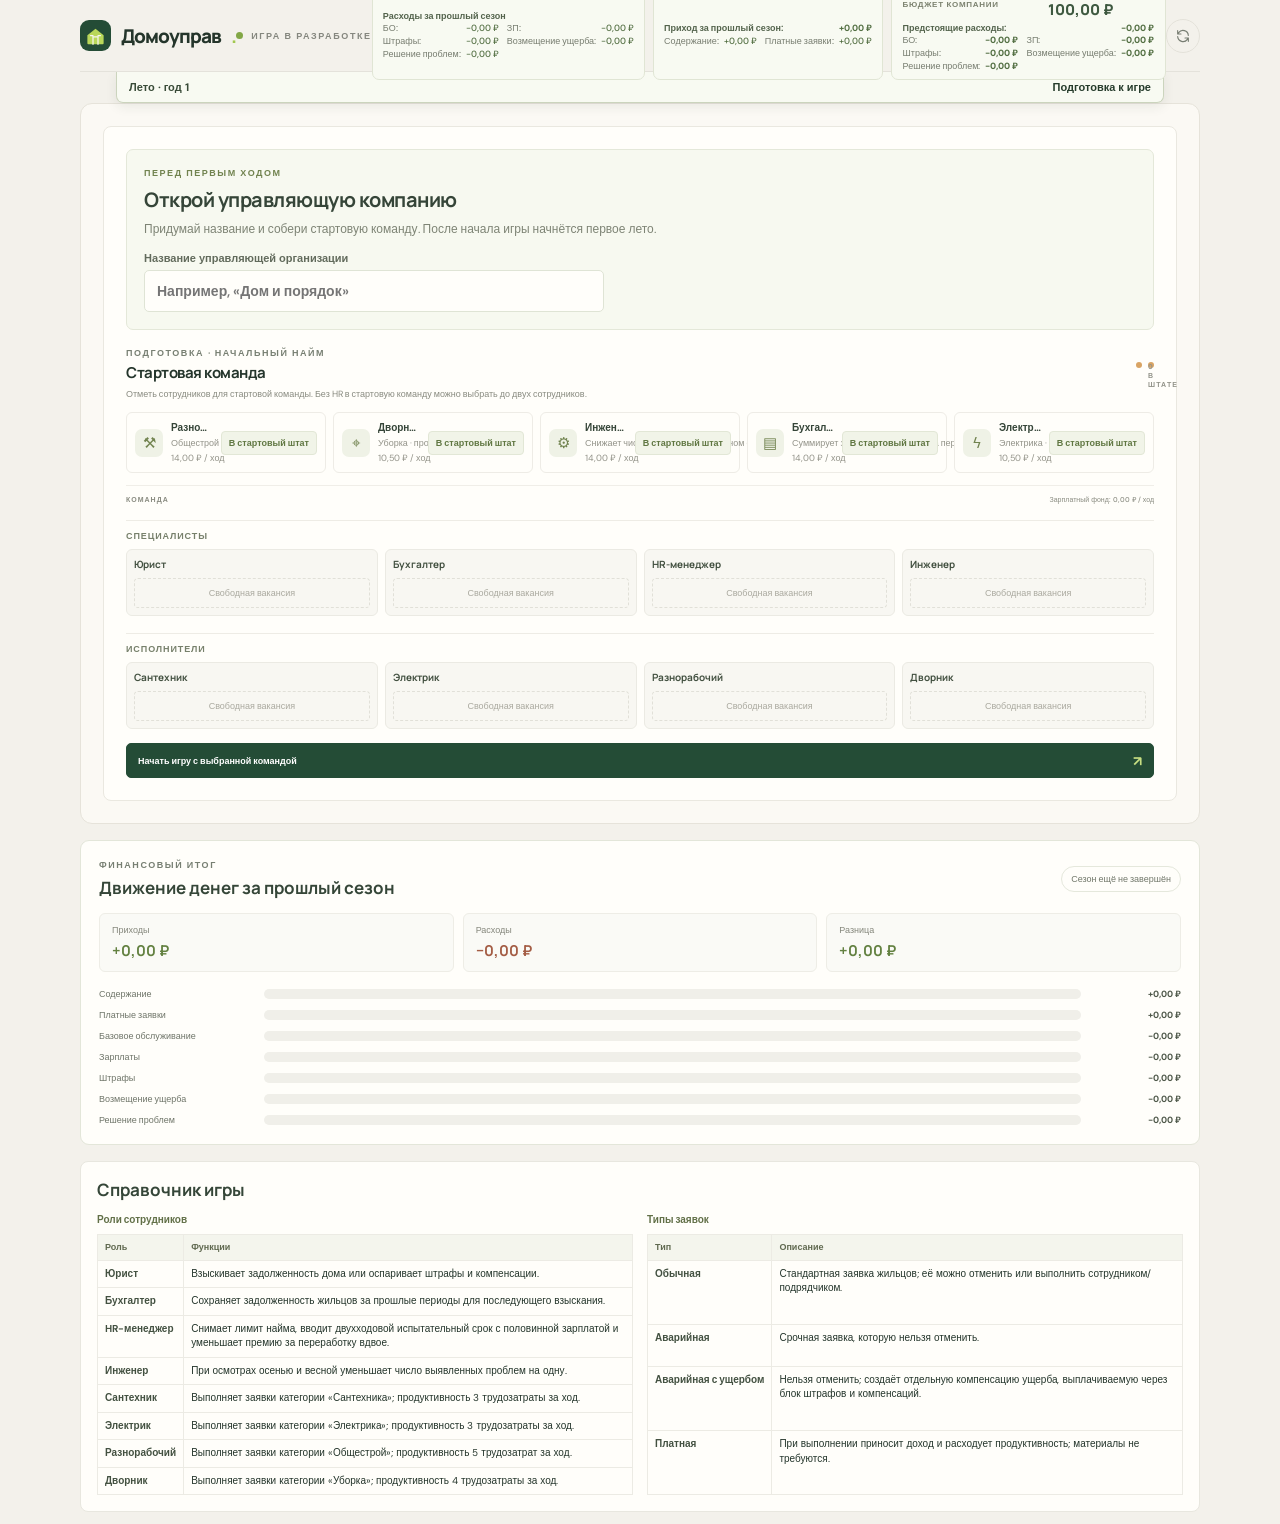
==== commit 7e5f8041: "Update seasonal finances and request UI" ====
--- a/index.html
+++ b/index.html
@@ -15,12 +15,13 @@
     <header class="topbar">
       <a class="brand" href="#" aria-label="Домоуправ">
         <span class="brand-mark" aria-hidden="true"><svg viewBox="0 0 40 40" fill="none"><path d="M7 19.5 20 9l13 10.5v13a1.5 1.5 0 0 1-1.5 1.5h-23A1.5 1.5 0 0 1 7 32.5v-13Z" fill="currentColor"/><path d="M16 34V22h8v12M12 20h4m8 0h4" stroke="#F7F6F1" stroke-width="2" stroke-linecap="round"/></svg></span>
-        <span>домоуправ<span class="brand-dot">.</span></span>
+        <span id="company-name-label">Домоуправ</span><span class="brand-dot">.</span>
       </a>
       <div class="topbar-center"><span class="online-dot"></span> ИГРА В РАЗРАБОТКЕ</div>
-      <div class="sticky-balance"><span>БЮДЖЕТ КОМПАНИИ</span><b id="sticky-capital-value">100 ₽</b></div>
+      <div class="sticky-finances"><div class="sticky-prior-expenses"><strong>Расходы за прошлый сезон</strong><small>БО: <span id="sticky-prior-upkeep">−0,00 ₽</span></small><small>ЗП: <span id="sticky-prior-salaries">−0,00 ₽</span></small><small>Штрафы: <span id="sticky-prior-fines">−0,00 ₽</span></small><small>Возмещение ущерба: <span id="sticky-prior-compensation">−0,00 ₽</span></small><small>Решение проблем: <span id="sticky-prior-repairs">−0,00 ₽</span></small></div><div class="sticky-income"><strong>Приход за прошлый сезон: <span id="sticky-income-total">+0,00 ₽</span></strong><small>Содержание: <span id="sticky-collection-income">+0,00 ₽</span></small><small>Платные заявки: <span id="sticky-paid-income">+0,00 ₽</span></small></div><div class="sticky-balance"><span>БЮДЖЕТ КОМПАНИИ</span><b id="sticky-capital-value">100,00 ₽</b><div class="sticky-breakdown"><strong>Предстоящие расходы: <span id="sticky-expense-total">−30,00 ₽</span></strong><small>БО: <span id="sticky-upkeep-value">−30,00 ₽</span></small><small>ЗП: <span id="sticky-payroll-value">−0,00 ₽</span></small><small>Штрафы: <span id="sticky-fines-value">−0,00 ₽</span></small><small>Возмещение ущерба: <span id="sticky-compensation-value">−0,00 ₽</span></small><small>Решение проблем: <span id="sticky-problem-repairs">−0,00 ₽</span></small></div></div></div>
       <button class="icon-button" id="reset-button" type="button" aria-label="Начать заново" title="Начать заново"><svg viewBox="0 0 24 24" fill="none"><path d="M20 11a8 8 0 0 0-14.5-4L4 9m0 0V4m0 5h5m-5 4a8 8 0 0 0 14.5 4L20 15m0 0v5m0-5h-5" stroke="currentColor" stroke-width="1.7" stroke-linecap="round" stroke-linejoin="round"/></svg></button>
     </header>
+    <div id="sticky-turn-status" class="sticky-turn-status" aria-live="polite"><span id="sticky-season-value">Лето · год 1</span><b id="sticky-phase-value">Подготовка к игре</b></div>
 
     <main>
       <section class="hero">
@@ -38,31 +39,33 @@
 
       <section class="dashboard" aria-label="Игровое поле">
         <div class="dashboard-heading"><div><p class="section-label">ТЕКУЩАЯ СИТУАЦИЯ</p><h2>Дела компании</h2></div><div class="turn-pill"><span class="turn-icon">↗</span><span id="turn-label">ХОД 1</span></div></div>
-        <section class="timeline-panel" aria-label="Годовой таймлайн"><div class="timeline-title"><div><p class="section-label">КАЛЕНДАРЬ УПРАВЛЕНИЯ</p><h2 id="timeline-year">Год 1</h2></div><span class="phase-badge" id="phase-label">Найм и увольнение</span></div><div class="season-track" id="season-track"></div><div class="phase-track"><span class="phase-step active" data-phase="staffing">1 · Команда</span><span class="phase-step" data-phase="drawing">2 · Приём заявок</span><span class="phase-step" data-phase="resolving">3 · Выполнение</span><span class="phase-step" data-phase="legal">4 · Юрист</span><span class="phase-step" data-phase="annualReport">5 · Годовой отчёт</span><span class="phase-step" data-phase="bankruptcy">6 · Банкротство</span></div></section>
+        <section class="timeline-panel" aria-label="Годовой таймлайн"><div class="timeline-title"><div><p class="section-label">КАЛЕНДАРЬ УПРАВЛЕНИЯ</p><h2 id="timeline-year">Год 1</h2></div><span class="phase-badge" id="phase-label">Подготовка к игре</span></div><div class="season-track" id="season-track"></div><div class="phase-track"><span class="phase-step active" data-phase="preparation">0 · Подготовка</span><span class="phase-step" data-phase="staffing">1 · Менеджмент</span><span class="phase-step" data-phase="inspection">2 · Осмотр</span><span class="phase-step" data-phase="problems">3 · Проблемы</span><span class="phase-step" data-phase="drawing">4 · Приём заявок</span><span class="phase-step" data-phase="resolving">5 · Распределение</span><span class="phase-step" data-phase="legal">6 · Специалисты</span><span class="phase-step" data-phase="payroll">7 · Зарплаты</span><span class="phase-step" data-phase="collection">8 · Сборы</span><span class="phase-step" data-phase="annualReport">9 · Годовой отчёт</span><span class="phase-step" data-phase="bankruptcy">10 · Банкротство</span></div></section>
         <section id="annual-report" class="annual-report" hidden></section>
         <section id="bankruptcy-panel" class="bankruptcy-panel" hidden></section>
+        <section id="inspection-panel" class="inspection-panel" hidden></section>
         <div class="stats-grid">
-          <article class="stat-card capital-card"><div class="stat-top"><span>КАПИТАЛ КОМПАНИИ</span><span class="stat-symbol ruble">₽</span></div><div class="stat-value" id="capital-value">100 <span>₽</span></div><div class="stat-note"><span class="status-dot"></span> Уставный капитал</div><div class="capital-bar"><div id="capital-bar-fill"></div></div></article>
+          <article class="stat-card capital-card"><div class="stat-top"><span>КАПИТАЛ КОМПАНИИ</span><span class="stat-symbol ruble">₽</span></div><div class="stat-value" id="capital-value">100,00 <span>₽</span></div><div class="stat-note"><span class="status-dot"></span> Уставный капитал</div><div class="capital-bar"><div id="capital-bar-fill"></div></div></article>
           <article class="stat-card"><div class="stat-top"><span>ДОМОВ В УПРАВЛЕНИИ</span><span class="stat-symbol">⌂</span></div><div class="stat-value" id="houses-value">1 <span>дом</span></div><div class="stat-note">Портфель компании</div></article>
           <article class="stat-card"><div class="stat-top"><span>ОБЩАЯ ПЛОЩАДЬ</span><span class="stat-symbol">▧</span></div><div class="stat-value" id="area-value">10 <span>м²</span></div><div class="stat-note">Расчётная площадь</div></article>
-          <article class="stat-card income-card"><div class="stat-top"><span>СБОР ЗА ХОД</span><span class="stat-symbol">↗</span></div><div class="stat-value" id="income-value">100 <span>₽</span></div><div class="stat-note">Тариф 10 ₽ × 10 м²</div></article>
+          <article class="stat-card income-card"><div class="stat-top"><span>СБОР ЗА ХОД</span><span class="stat-symbol">↗</span></div><div class="stat-value" id="income-value">100,00 <span>₽</span></div><div class="stat-note">Тариф 10,00 ₽ × 10 м²</div></article>
           <article class="stat-card collection-card"><div class="stat-top"><span>СОБИРАЕМОСТЬ · ПРОШЛЫЙ ПЕРИОД</span><span class="stat-symbol">%</span></div><div class="stat-value" id="collection-value">—</div><div class="stat-note">Все дома в управлении</div></article>
           <article class="stat-card cancelled-card"><div class="stat-top"><span>ОТМЕНЕНО ЗА ГОД</span><span class="stat-symbol">×</span></div><div class="stat-value" id="cancelled-value">0 <span>заявок</span></div><div class="stat-note">Текущий год</div></article>
           <article class="stat-card reputation-card"><div class="stat-top"><span>РЕПУТАЦИЯ ИГРОКА</span><span class="stat-symbol">✦</span></div><div class="stat-value reputation-value" id="reputation-value">+1</div><div class="stat-note">Личная репутация директора</div></article>
-          <article class="stat-card house-debt-card"><div class="stat-top"><span>ДОЛГИ ПО ПОРТФЕЛЮ</span><span class="stat-symbol">↙</span></div><div class="stat-value" id="house-debt-value">0 ₽</div></article>
-          <article class="stat-card upkeep-card"><div class="stat-top"><span>БАЗОВОЕ ОБСЛУЖИВАНИЕ</span><span class="stat-symbol">⌂</span></div><div class="stat-value" id="upkeep-value">30 <span>₽</span></div><div class="stat-note">Расход за ход</div></article>
-          <article class="stat-card"><div class="stat-top"><span>ЗАРПЛАТЫ</span><span class="stat-symbol">♙</span></div><div class="stat-value" id="payroll-value">0 <span>₽</span></div><div class="stat-note">Фонд за ход</div></article>
+          <article class="stat-card house-debt-card"><div class="stat-top"><span>ДОЛГИ ПО ПОРТФЕЛЮ</span><span class="stat-symbol">↙</span></div><div class="stat-value" id="house-debt-value">0,00 ₽</div></article>
+          <article class="stat-card upkeep-card"><div class="stat-top"><span>БАЗОВОЕ ОБСЛУЖИВАНИЕ</span><span class="stat-symbol">⌂</span></div><div class="stat-value" id="upkeep-value">30,00 <span>₽</span></div><div class="stat-note">Расход за ход</div></article>
+          <article class="stat-card"><div class="stat-top"><span>ЗАРПЛАТЫ</span><span class="stat-symbol">♙</span></div><div class="stat-value" id="payroll-value">0,00 <span>₽</span></div><div class="stat-note">Фонд за ход</div></article>
         </div>
         <section id="house-card" class="house-card" aria-label="Карточка дома"></section>
-        <section class="penalties-panel"><div class="panel-heading"><div><p class="section-label">ОТДЕЛЬНЫЙ РАСЧЁТ</p><h2>Штрафы и компенсации</h2></div><span class="penalty-total" id="penalties-summary">Обязательства: 0 ₽</span></div><div class="penalties-list" id="penalties-list"></div></section>
-        <section id="legal-panel" class="legal-panel" hidden></section>
+        <section class="penalties-panel"><div class="panel-heading"><div><p class="section-label">ОТДЕЛЬНЫЙ РАСЧЁТ</p><h2>Штрафы и компенсации</h2></div><span class="penalty-total" id="penalties-summary">Обязательства: 0,00 ₽</span></div><div class="penalties-list" id="penalties-list"></div></section>
 
-        <section class="market-panel">
-          <div class="panel-heading"><div><p class="section-label">НАЧАЛО ХОДА · НАЙМ И УВОЛЬНЕНИЕ</p><h2>Рынок труда</h2></div><span class="deck-badge"><span></span> <span id="staff-count">0 В ШТАТЕ</span></span></div>
+        <section class="market-panel" id="market-panel">
+          <div class="preparation-controls" id="preparation-controls" hidden><p class="section-label">ПЕРЕД ПЕРВЫМ ХОДОМ</p><h2>Открой управляющую компанию</h2><p>Придумай название и собери стартовую команду. После начала игры начнётся первое лето.</p><label for="company-name-input">Название управляющей организации</label><input id="company-name-input" type="text" maxlength="36" autocomplete="organization" placeholder="Например, «Дом и порядок»"></div>
+          <div class="panel-heading"><div><p class="section-label" id="market-kicker">НАЧАЛО ХОДА · НАЙМ И УВОЛЬНЕНИЕ</p><h2 id="market-heading">Рынок труда</h2></div><span class="deck-badge"><span></span> <span id="staff-count">0 В ШТАТЕ</span></span></div>
           <p class="market-copy" id="market-copy">Рынок предлагает исполнителей и специалистов. Без HR-менеджера за ход можно нанять двух сотрудников.</p>
           <div class="market-grid" id="market-list"></div>
-          <div class="team-heading"><span>КОМАНДА</span><span id="team-payroll">Зарплатный фонд: 0 ₽ / ход</span></div>
+          <div class="team-heading"><span>КОМАНДА</span><span id="team-payroll">Зарплатный фонд: 0,00 ₽ / ход</span></div>
           <div class="team-list" id="team-list"></div>
+          <button class="primary-button preparation-start preparation-confirm" id="confirm-preparation-button" type="button"><span>Начать игру с выбранной командой</span><span class="button-arrow">↗</span></button>
         </section>
 
         <div class="turn-layout">
@@ -73,11 +76,14 @@
           <aside class="actions-panel"><div class="actions-heading"><p class="section-label">ТВОЙ ХОД</p><span class="round-number" id="round-number">01</span></div><h2 id="action-title">С чего начнём?</h2><p class="action-copy" id="action-copy">Разбери входящие заявки. Каждое решение стоит денег, а на кону — репутация компании.</p>
             <div class="action-buttons"><button class="primary-button" id="draw-button" type="button"><span>Принять заявки</span><span class="button-arrow">↗</span></button><button class="secondary-button" id="end-turn-button" type="button" disabled><span>Завершить ход</span><span>→</span></button></div>
             <div class="rules-note"><span class="note-icon">i</span><p>В конце хода выплачиваются зарплаты, БО и собирается доля платежей по случайной <b>собираемости.</b></p></div>
-            <section class="phase-guide"><p class="section-label">ФАЗЫ ХОДА</p><ol><li data-guide-step="0"><span>1</span>Менеджмент сотрудников</li><li data-guide-step="1"><span>2</span>Приём заявок</li><li data-guide-step="2"><span>3</span>Распределение заявок</li><li data-guide-step="3"><span>4</span>Задачи специалистам</li><li data-guide-step="4"><span>5</span>Выплаты ЗП</li><li data-guide-step="5"><span>6</span>Сбор содержания</li></ol><p class="phase-guide-note">Зарплаты, базовое обслуживание и сбор платежей рассчитываются при завершении хода.</p></section>
+            <section class="phase-guide"><p class="section-label">ЭТАПЫ ХОДА</p><ol><li data-guide-step="0"><span>1</span>Менеджмент сотрудников</li><li data-guide-step="1"><span>2</span>Сезонный осмотр · осень/весна</li><li data-guide-step="2"><span>3</span>Решение проблем</li><li data-guide-step="3"><span>4</span>Приём заявок</li><li data-guide-step="4"><span>5</span>Распределение заявок</li><li data-guide-step="5"><span>6</span>Задачи специалистам</li><li data-guide-step="6"><span>7</span>Выплата ЗП</li><li data-guide-step="7"><span>8</span>Сбор содержания</li></ol><p class="phase-guide-note">Осмотр пропускается летом и зимой. На этапе сбора содержания оплачивается базовое обслуживание и собираются платежи.</p></section>
+            <section id="problem-panel" class="problem-panel" hidden></section>
+            <section id="legal-panel" class="legal-panel" hidden></section>
           </aside>
         </div>
         <section class="log-panel"><div class="log-heading"><div><p class="section-label">ИСТОРИЯ КОМПАНИИ</p><h2>Последние события</h2></div><button id="clear-log-button" class="text-button" type="button">Очистить</button></div><div id="event-log" class="event-log"><div class="log-entry"><span class="log-marker"></span><span>Компания открыла первый дом под управлением.</span><time>ХОД 1</time></div></div></section>
       </section>
+      <section id="financial-infographic" class="financial-infographic" aria-label="Финансовая инфографика"></section>
       <section class="staff-reference" aria-label="Справочник сотрудников и заявок">
         <h2>Справочник игры</h2>
         <div class="reference-grid">
@@ -85,6 +91,7 @@
             <tr><td>Юрист</td><td>Взыскивает задолженность дома или оспаривает штрафы и компенсации.</td></tr>
             <tr><td>Бухгалтер</td><td>Сохраняет задолженность жильцов за прошлые периоды для последующего взыскания.</td></tr>
             <tr><td>HR-менеджер</td><td>Снимает лимит найма, вводит двухходовой испытательный срок с половинной зарплатой и уменьшает премию за переработку вдвое.</td></tr>
+            <tr><td>Инженер</td><td>При осмотрах осенью и весной уменьшает число выявленных проблем на одну.</td></tr>
             <tr><td>Сантехник</td><td>Выполняет заявки категории «Сантехника»; продуктивность 3 трудозатраты за ход.</td></tr>
             <tr><td>Электрик</td><td>Выполняет заявки категории «Электрика»; продуктивность 3 трудозатраты за ход.</td></tr>
             <tr><td>Разнорабочий</td><td>Выполняет заявки категории «Общестрой»; продуктивность 5 трудозатрат за ход.</td></tr>
--- a/style.css
+++ b/style.css
@@ -3,7 +3,7 @@
   --paper: #f3f1eb;
   --card: #fffefa;
   --ink: #24352b;
-  --muted: #7c8078;
+  --muted: #5e655b;
   --line: #e8e6df;
   --green: #244c36;
   --lime: #b9d75a;
@@ -87,6 +87,19 @@
 .cancelled-label { color: #ad6550; }.request-cancelled { border-color: #f0dfd8; background: #fdf8f5; }.request-cancelled .request-icon { background: #f7e9e3; color: #ac6d59; }
 .resolved-label { color: #6f9143; }.carried-label { color: #c07d43; }.labor-badge { display: inline-flex; padding: 2px 4px; border-radius: 8px; background: #f0f1e9; color: #7a816c; font-size: 7px; letter-spacing: 0; text-transform: none; }.request-info h3 { margin: 0 0 3px; font-size: 10px; font-weight: 700; }.request-info p { margin: 0; color: #85867d; font-size: 9px; line-height: 1.45; }
 .request-type-badge { display: inline-flex; padding: 2px 5px; border-radius: 8px; background: #f0f1e9; color: #7a816c; font-size: 7px; letter-spacing: 0; text-transform: none; white-space: nowrap; }.type-emergency,.type-emergencyDamage { background: #faeae3; color: #a85842; }.type-paid { background: #e8f1e7; color: #4f7a53; }.damage-note { color: #a85842 !important; font-size: 7px !important; }.payout-note { color: #4f7a53 !important; font-size: 7px !important; }.emergency-lock-note { max-width: 130px; color: #a85842; font-size: 7px; text-align: right; }
+.request-info p { color: #525d50; }
+.request-category { color: #354b36; font-weight: 800; letter-spacing: .2px; text-transform: none; }
+.request-material-line { margin-top: 4px; color: #59634f; font-size: 8px; font-weight: 600; }
+.request-overdue { border-color: #e8b6a7; background: #fff9f6; }
+.overdue-label { padding: 2px 5px; border-radius: 8px; background: #f9e2da; color: #a64632; font-size: 7px; font-weight: 800; }
+.request-action-row { display: flex; align-items: center; justify-content: flex-start; gap: 6px; width: 100%; }
+.action-income { flex: 0 0 auto; color: #447342; font: 700 9px "Manrope",sans-serif; white-space: nowrap; }
+.request-action-row .solve-button,.request-action-row .staff-solve-button,.request-action-row .overtime-unpaid-button { flex: 1 1 auto; margin-top: 0; text-align: left; }
+.house-info-table { width: 100%; border-collapse: collapse; table-layout: auto; }
+.house-info-table th,.house-info-table td { padding: 5px 7px; border-bottom: 1px solid #e6e9df; text-align: left; vertical-align: top; }
+.house-info-table th { color: #4d5c49; font-size: 8px; font-weight: 700; white-space: nowrap; }
+.house-info-table td { color: #293e2f; font-size: 9px; font-weight: 600; }
+.house-info-table tr:last-child th,.house-info-table tr:last-child td { border-bottom: 0; }
 .request-cost { display: flex; flex-direction: column; align-items: flex-end; gap: 2px; color: #303d32; }.request-cost>b { font: 700 12px "Manrope",sans-serif; }.request-cost>span:not(.done-check) { color: #a09f94; font-size: 8px; }
 .request-actions { display: flex; flex-direction: column; align-items: flex-end; gap: 4px; width: 100%; margin-top: 5px; }.staff-solve-button,.overtime-unpaid-button { max-width: 100%; padding: 5px 6px; border: 1px solid #dce7d9; border-radius: 4px; background: #edf4ed; color: #4d7256; font-size: 7px; font-weight: 700; line-height: 1.3; white-space: normal; text-align: right; cursor: pointer; }.staff-solve-button:hover { background: #dcebdd; }.staff-solve-button:disabled { border-color: #eeece6; background: #f7f6f2; color: #aaa99f; cursor: default; }.overtime-unpaid-button { border-color: #f0e0d6; background: #faf2ed; color: #a76b4c; }.overtime-unpaid-button:hover { background: #f5e6dc; }.overtime-unpaid-button:disabled { opacity: .55; cursor: default; }.used-note { max-width: 130px; color: #a09b8d; font-size: 7px; text-align: right; }.material-note { color: #b18850 !important; font-size: 7px !important; }.request-cancel-button { max-width: 100%; padding: 4px 6px; border: 1px solid #eee1da; border-radius: 4px; background: #fffaf7; color: #a56e5c; font-size: 7px; cursor: pointer; }.request-cancel-button:hover { background: #f8eae3; }.request-cancel-button:disabled { opacity: .55; cursor: default; }
 .solve-button { display: flex; align-items: center; gap: 7px; margin-top: 5px; padding: 5px 8px; border: 0; border-radius: 4px; background: #edf2df; color: #526a39; font-size: 8px; font-weight: 700; cursor: pointer; transition: background .18s; }.solve-button:hover { background: #dfe9c6; }.solve-button:disabled { background: #f1efeb; color: #aaa79d; cursor: not-allowed; }
@@ -131,6 +144,35 @@
 .phase-guide { margin-top: 13px; padding-top: 10px; border-top: 1px solid #eae9e0; }.phase-guide .section-label { margin-bottom: 7px; }.phase-guide ol { display: grid; gap: 4px; margin: 0; padding: 0; list-style: none; }.phase-guide li { display: flex; align-items: center; gap: 7px; min-height: 22px; color: #929489; font-size: 8px; transition: color .15s,background .15s; }.phase-guide li>span { display: grid; place-items: center; flex: 0 0 17px; width: 17px; height: 17px; border: 1px solid #e5e5dc; border-radius: 50%; background: #fffefa; color: #999a90; font-size: 7px; font-weight: 700; }.phase-guide li.guide-current { padding-left: 5px; border-radius: 4px; background: #f0f4e6; color: #50683a; font-weight: 700; }.phase-guide li.guide-current>span { border-color: #9bad6a; background: #e7efd4; color: #5f793f; }.phase-guide li.guide-done { color: #697c52; }.phase-guide li.guide-done>span { border-color: #dce5d0; background: #eff4e7; color: #738c4e; }.phase-guide li.guide-skipped { opacity: .48; }.phase-guide-note { margin: 7px 0 0; color: #999a90; font-size: 7px; line-height: 1.45; }.dev-cost-hint { align-self: end; margin: 0 0 4px; color: #85877d; font-size: 8px; font-weight: 500; line-height: 1.4; }
 .house-card { margin: 13px 0 0; padding: 17px; border: 1px solid #e4e7d9; border-radius: 9px; background: #fbfcf7; }.house-card-heading { display: flex; justify-content: space-between; align-items: center; margin-bottom: 12px; }.house-card-heading .section-label { margin-bottom: 4px; color: #788755; }.house-card-heading h2 { margin: 0; color: #334638; font: 700 17px "Manrope",sans-serif; }.house-card-mark { display: grid; place-items: center; width: 34px; height: 34px; border-radius: 9px; background: #edf1df; color: #6e804a; font-size: 18px; }.house-card-stats { display: grid; grid-template-columns: repeat(4,minmax(0,1fr)); gap: 7px; }.house-card-stats>div { display: grid; gap: 4px; min-width: 0; padding: 9px; border: 1px solid #eeeee5; border-radius: 5px; background: #fffefa; }.house-card-stats span { color: #8e9085; font-size: 7px; }.house-card-stats b { overflow: hidden; color: #435443; font: 700 10px "Manrope",sans-serif; text-overflow: ellipsis; white-space: nowrap; }.house-request-columns { display: grid; grid-template-columns: 1fr 1fr; gap: 12px; margin-top: 13px; }.house-request-columns h3 { display: flex; justify-content: space-between; margin: 0 0 6px; color: #788071; font-size: 8px; letter-spacing: .5px; text-transform: uppercase; }.house-request-columns h3 span { color: #9a9c91; font-weight: 500; letter-spacing: 0; }.house-request-columns ul { display: grid; gap: 4px; max-height: 142px; margin: 0; padding: 0; overflow: auto; list-style: none; }.house-request-columns li { display: flex; justify-content: space-between; align-items: center; gap: 8px; padding: 6px 8px; border: 1px solid #efeee8; border-radius: 4px; background: #fffefa; color: #536050; font-size: 8px; }.house-request-columns li span { overflow: hidden; text-overflow: ellipsis; white-space: nowrap; }.house-request-columns li small { flex: 0 0 auto; color: #9a9b91; font-size: 7px; }.house-request-columns li.house-request-empty { color: #9a9b91; font-style: italic; }
 @media (max-width: 760px) { .house-card-stats { grid-template-columns: repeat(2,minmax(0,1fr)); }.house-request-columns { grid-template-columns: 1fr; } }
+.house-problems { margin-top: 13px; padding-top: 11px; border-top: 1px solid #e7e9df; }
+.house-problems h3 { display: flex; justify-content: space-between; margin: 0 0 6px; color: #788071; font-size: 8px; letter-spacing: .5px; text-transform: uppercase; }
+.house-problems h3 span { color: #9a9c91; font-weight: 500; letter-spacing: 0; }
+.house-problems ul { display: flex; flex-wrap: wrap; gap: 6px; margin: 0; padding: 0; list-style: none; }
+.house-problems li { display: flex; justify-content: space-between; gap: 9px; padding: 7px 9px; border: 1px solid #ece6d8; border-radius: 5px; background: #fffaf2; color: #746548; font-size: 8px; }
+.house-problems li small { color: #a07045; font-size: 8px; font-weight: 700; }
+.house-problems li.house-request-empty { color: #99988e; font-style: italic; }
+.house-card { margin-top: 9px; padding: 11px; }
+.house-card-heading { margin-bottom: 7px; }
+.house-card-stats { gap: 5px; }
+.house-card-stats>div { gap: 2px; padding: 6px 7px; }
+.house-card-stats span,.house-request-columns h3,.house-problems h3 { color: #566252; }
+.house-card-stats b { color: #2f4333; }
+.house-request-columns { gap: 9px; margin-top: 9px; }
+.house-request-columns ul { gap: 3px; max-height: 118px; }
+.house-request-columns li { padding: 5px 7px; color: #3f5040; border-color: #e2e4dc; }
+.house-request-columns li small,.house-request-columns li.house-request-empty { color: #596454; }
+.house-problems { margin-top: 9px; padding-top: 8px; }
+.house-card { margin-top: 9px; padding: 11px; }
+.house-card-heading { margin-bottom: 7px; }
+.house-card-stats { gap: 5px; }
+.house-card-stats>div { gap: 2px; padding: 6px 7px; }
+.house-card-stats span,.house-request-columns h3,.house-problems h3 { color: #566252; }
+.house-card-stats b { color: #2f4333; }
+.house-request-columns { gap: 9px; margin-top: 9px; }
+.house-request-columns ul { gap: 3px; max-height: 118px; }
+.house-request-columns li { padding: 5px 7px; color: #3f5040; border-color: #e2e4dc; }
+.house-request-columns li small,.house-request-columns li.house-request-empty { color: #596454; }
+.house-problems { margin-top: 9px; padding-top: 8px; }
 .team-probation { background: #fbfaf2; border-color: #ece8d8; }.probation-note { color: #9b8752 !important; font-weight: 700; }
 .team-member.first-executor { border-top: 2px solid #dcded2; border-radius: 0; padding-top: 13px; }
 .team-member.team-pending-fire { border-color: #e3a37c; background: #fff8f3; }
@@ -149,9 +191,20 @@
 .team-role-divider { margin-top: 5px; padding-top: 10px; border-top: 1px solid #dcded2; }
 .house-debt-card { min-height: 126px; }
 .topbar { position: sticky; top: 0; z-index: 80; background: rgba(243,241,235,.97); backdrop-filter: blur(10px); }
+.sticky-turn-status { position: sticky; top: 72px; z-index: 79; display: flex; align-items: center; justify-content: space-between; gap: 10px; width: min(1120px, calc(100% - 72px)); margin: 0 auto; padding: 8px 12px; border: 1px solid #cbd4bd; border-top: 0; border-radius: 0 0 7px 7px; background: rgba(248,250,242,.98); box-shadow: 0 4px 12px rgba(43,55,40,.08); }
+.sticky-turn-status span { color: #394b38; font-size: 11px; font-weight: 700; }
+.sticky-turn-status b { color: #263c2c; font-size: 11px; }
 .sticky-balance { display: flex; align-items: center; gap: 9px; padding: 7px 11px; border: 1px solid #e0e5d4; border-radius: 7px; background: #f8faF2; }
 .sticky-balance span { color: #7c826f; font-size: 8px; font-weight: 800; letter-spacing: .7px; }
 .sticky-balance b { color: #3e5940; font: 800 15px "Manrope",sans-serif; white-space: nowrap; }
+.sticky-finances { display: flex; align-items: stretch; gap: 8px; }
+.sticky-finances .sticky-balance { display: grid; grid-template-columns: auto auto; align-items: start; gap: 3px 8px; }
+.sticky-breakdown,.sticky-income,.sticky-prior-expenses { display: grid; grid-template-columns: auto auto; gap: 1px 8px; color: #777d70; font-size: 9px; line-height: 1.3; white-space: nowrap; }
+.sticky-breakdown { grid-column: 1 / -1; }
+.sticky-breakdown strong,.sticky-income strong,.sticky-prior-expenses strong { grid-column: 1 / -1; color: #53634c; font-size: 9px; }
+.sticky-breakdown span,.sticky-income span { color: #53634c; }
+.sticky-income,.sticky-prior-expenses { align-content: center; padding: 7px 10px; border: 1px solid #e0e5d4; border-radius: 7px; background: #f8faf2; }
+.sticky-prior-expenses span { color: #7f634e; }
 .team-list { grid-template-columns: 1fr; }
 .penalty-paid { border-color: #d5e4c7; background: #edf5e7; }
 .penalty-paid .penalty-info strong { color: #4f6d40; }
@@ -165,11 +218,11 @@
 .request-info p,.request-cost>span:not(.done-check),.staff-solve-button,.overtime-unpaid-button,.solve-button,.request-cancel-button { font-size: 9px; }
 .phase-guide li,.phase-guide-note,.legal-option strong,.legal-option span,.legal-empty,.legal-complete,.legal-action-button,.legal-skip-button { font-size: 9px; }
 .penalty-total,.penalty-status,.pay-penalty-button,.penalties-empty { font-size: 9px; }
-@media (max-width: 600px) { .sticky-balance { gap: 5px; padding: 6px 8px; }.sticky-balance span { display: none; }.sticky-balance b { font-size: 13px; }.topbar { gap: 6px; } }
+@media (max-width: 600px) { .sticky-finances { gap: 4px; }.sticky-finances .sticky-balance { gap: 2px 5px; padding: 5px 6px; }.sticky-balance>span { display: none; }.sticky-balance b { font-size: 12px; }.sticky-breakdown,.sticky-income,.sticky-prior-expenses { gap: 1px 4px; font-size: 8px; }.sticky-breakdown strong,.sticky-income strong,.sticky-prior-expenses strong { font-size: 8px; }.sticky-income,.sticky-prior-expenses { padding: 5px 6px; }.topbar { gap: 6px; } }
 .staff-block { margin-top: 10px; padding-top: 9px; border-top: 1px solid #eeece5; overflow-x: auto; }
 .staff-block > h3 { margin: 0 0 7px; color: #77806b; font-size: 9px; letter-spacing: .9px; }
 .role-grid { display: grid; gap: 7px; }
-.staff-specialist .role-grid { grid-template-columns: repeat(3,minmax(150px,1fr)); }
+.staff-specialist .role-grid { grid-template-columns: repeat(4,minmax(150px,1fr)); }
 .staff-executor .role-grid { grid-template-columns: repeat(4,minmax(160px,1fr)); }
 .staff-role { min-width: 0; padding: 7px; border: 1px solid #ebeae3; border-radius: 6px; background: #fafaf6; }
 .staff-role > h4 { margin: 0 0 7px; color: #435141; font: 700 10px "Manrope",sans-serif; }
@@ -185,3 +238,221 @@
 .reference-table th { background: #f4f5ed; color: #606950; font-size: 9px; }
 .reference-table td:first-child { color: #435141; font-weight: 700; white-space: nowrap; }
 @media (max-width: 760px) { .reference-grid { grid-template-columns: 1fr; } }
+
+/* Responsive layout for phones and compact screens. */
+@media (max-width: 600px) {
+  body { min-width: 320px; overflow-x: hidden; }
+  .game-shell,.dev-platform .game-shell { width: calc(100% - 20px); max-width: none; margin: 0 10px; }
+  .topbar { display: grid; grid-template-columns: 1fr auto; grid-template-rows: auto auto; gap: 7px; height: auto; min-height: 58px; padding: 7px 0; }
+  .brand { gap: 7px; font-size: 16px; letter-spacing: -.6px; }
+  .brand-mark { width: 28px; height: 28px; }
+  .brand-mark svg { width: 23px; height: 23px; }
+  .topbar-center { display: none; }
+  .sticky-turn-status { position: sticky; top: 0; width: 100%; padding: 7px 10px; border-radius: 0 0 6px 6px; }
+  .sticky-turn-status span,.sticky-turn-status b { font-size: 10px; }
+  .topbar>.sticky-finances { grid-column: 1 / -1; grid-row: 2; justify-self: stretch; width: 100%; }
+  .sticky-finances { grid-column: 1 / -1; grid-row: 2; justify-self: stretch; width: 100%; }
+  .sticky-prior-expenses,.sticky-income,.sticky-finances .sticky-balance { flex: 1 1 0; min-width: 0; padding: 5px 5px; }
+  .sticky-breakdown,.sticky-income,.sticky-prior-expenses { white-space: normal; }
+  .sticky-balance { justify-self: end; min-width: 0; padding: 5px 5px; }
+  .sticky-balance span { display: none; }
+  .sticky-balance b { font-size: 13px; }
+  .icon-button { width: 34px; height: 34px; }
+  .sticky-turn-status { position: sticky; top: 0; width: 100%; padding: 7px 10px; border-radius: 0 0 6px 6px; }
+  .sticky-turn-status span,.sticky-turn-status b { font-size: 10px; }
+  .hero { display: block; min-height: 0; padding: 22px 3px 15px; overflow: visible; }
+  .hero-building { display: none; }
+  .eyebrow { margin-bottom: 10px; font-size: 8px; letter-spacing: 1.2px; }
+  h1 { margin-bottom: 9px; font-size: clamp(30px,9vw,38px); line-height: 1.08; letter-spacing: -1.5px; }
+  .hero-copy { max-width: none; font-size: 13px; line-height: 1.55; }
+  .dashboard { padding: 12px; border-radius: 10px; }
+  .dashboard-heading { gap: 8px; }
+  .dashboard h2,.log-heading h2 { font-size: 17px; }
+  .turn-pill { flex: 0 0 auto; gap: 5px; padding: 6px 8px; font-size: 8px; }
+  .timeline-panel { padding: 11px 9px; }
+  .timeline-title { gap: 6px; }
+  .timeline-title h2 { font-size: 15px; }
+  .phase-badge { max-width: 48%; padding: 5px 7px; font-size: 8px; line-height: 1.3; text-align: center; }
+  .season-node { flex-direction: column; justify-content: flex-start; gap: 3px; min-height: 44px; font-size: 9px; text-align: center; }
+  .season-node:not(:last-child)::after { top: 12px; left: calc(50% + 14px); right: calc(-50% + 14px); }
+  .season-icon { width: 24px; height: 24px; }
+  .phase-track { flex-wrap: wrap; justify-content: flex-start; gap: 7px 10px; }
+  .phase-step { font-size: 9px; }
+  .stats-grid { grid-template-columns: repeat(2,minmax(0,1fr)); gap: 7px; }
+  .stat-card { min-width: 0; min-height: 96px; padding: 10px; }
+  .stat-top { align-items: flex-start; gap: 4px; font-size: 8px; letter-spacing: .45px; line-height: 1.25; }
+  .stat-top > span:first-child { min-width: 0; }
+  .stat-symbol { flex: 0 0 auto; font-size: 14px; }
+  .stat-value { margin-top: 8px; font-size: 22px; }
+  .stat-value span { font-size: 11px; }
+  .stat-note { font-size: 9px; line-height: 1.35; }
+  .house-debt-card { grid-column: 1 / -1; min-height: 0; }
+  .debt-legend { grid-template-columns: 1fr; font-size: 9px; }
+  .house-card,.market-panel,.penalties-panel,.legal-panel { padding: 12px; }
+  .house-card { padding: 9px; }
+  .house-card-stats { grid-template-columns: repeat(2,minmax(0,1fr)); }
+  .house-card-stats>div { padding: 5px 6px; }
+  .house-request-columns { gap: 7px; margin-top: 7px; }
+  .house-request-columns li { padding: 5px 6px; }
+  .house-card-stats { grid-template-columns: minmax(0,1fr); }
+  .house-card-stats span { font-size: 9px; }
+  .house-card-stats b { white-space: normal; overflow-wrap: anywhere; font-size: 11px; }
+  .house-request-columns { grid-template-columns: minmax(0,1fr); gap: 10px; }
+  .house-request-columns ul { max-height: 180px; }
+  .house-request-columns li { align-items: flex-start; flex-direction: column; gap: 3px; font-size: 10px; }
+  .house-request-columns li span { max-width: 100%; white-space: normal; }
+  .house-request-columns li small { font-size: 9px; }
+  .market-grid { grid-template-columns: minmax(0,1fr); gap: 8px; }
+  .worker-card { display: grid; grid-template-columns: 34px minmax(0,1fr); gap: 7px 9px; padding: 10px; }
+  .worker-card .worker-icon { grid-column: 1; grid-row: 1; }
+  .worker-card .worker-info { grid-column: 2; grid-row: 1; }
+  .worker-card .worker-info strong { font-size: 12px; }
+  .worker-card .worker-info span { white-space: normal; font-size: 10px; line-height: 1.35; }
+  .worker-card .hire-button { grid-column: 1 / -1; width: 100%; min-height: 40px; font-size: 11px; }
+  .team-heading { align-items: flex-start; gap: 6px; font-size: 9px; letter-spacing: .5px; }
+  .team-heading span:last-child { text-align: right; }
+  .staff-block { overflow: visible; }
+  .role-grid,.staff-specialist .role-grid,.staff-executor .role-grid { grid-template-columns: minmax(0,1fr); gap: 6px; }
+  .staff-role { padding: 9px; }
+  .staff-role > h4 { font-size: 12px; }
+  .staff-role .team-member { display: grid; grid-template-columns: 32px minmax(0,1fr); gap: 7px; align-items: start; }
+  .staff-role .team-member .worker-icon { grid-column: 1; grid-row: 1; }
+  .staff-role .team-member .worker-info { grid-column: 2; grid-row: 1; }
+  .staff-role .team-member .worker-status { grid-column: 1 / -1; white-space: normal; }
+  .fire-actions { display: grid; grid-template-columns: 1fr; }
+  .fire-actions button { width: 100%; min-height: 40px; font-size: 10px; }
+  .vacancy-label { font-size: 10px; }
+  .turn-layout { grid-template-columns: minmax(0,1fr); gap: 10px; }
+  .requests-panel { min-width: 0; padding: 12px 10px 0; }
+  .requests-panel .panel-heading { align-items: flex-start; gap: 6px; }
+  .requests-panel .panel-heading h2 { font-size: 15px; }
+  .request-count { white-space: nowrap; }
+  .request-card { grid-template-columns: 30px minmax(0,1fr); gap: 7px; padding: 10px 8px; }
+  .request-icon { grid-column: 1; grid-row: 1; width: 28px; height: 28px; font-size: 14px; }
+  .request-info { grid-column: 2; min-width: 0; }
+  .request-meta { display: flex; flex-wrap: wrap; gap: 5px; font-size: 8px; letter-spacing: .25px; }
+  .request-info h3 { font-size: 12px; line-height: 1.35; }
+  .request-info p { font-size: 11px; line-height: 1.45; }
+  .request-material-line { font-size: 10px; }
+  .request-action-row { justify-content: stretch; }
+  .action-income { min-width: 64px; font-size: 11px; text-align: right; }
+  .request-cost { grid-column: 1 / -1; display: grid; grid-template-columns: minmax(0,1fr); justify-items: stretch; align-items: stretch; gap: 4px; min-width: 0; padding-top: 7px; border-top: 1px solid #f0eee8; }
+  .request-cost > b { font-size: 12px; }
+  .request-cost > span:not(.done-check) { font-size: 10px; text-align: left; }
+  .request-actions { align-items: stretch; gap: 6px; margin-top: 3px; }
+  .staff-solve-button,.overtime-unpaid-button,.solve-button,.request-cancel-button { width: 100%; max-width: none; min-height: 40px; padding: 8px 10px; font-size: 11px; line-height: 1.35; text-align: left; }
+  .emergency-lock-note { max-width: none; font-size: 10px; text-align: center; }
+  .panel-footer { align-items: flex-start; gap: 8px; font-size: 9px; line-height: 1.35; }
+  .actions-panel { display: block; padding: 13px; }
+  .actions-panel h2 { margin-top: 10px; font-size: 17px; }
+  .action-copy { min-height: 0; font-size: 12px; }
+  .action-buttons { margin-top: 12px; }
+  .primary-button,.secondary-button { min-height: 44px; padding: 0 12px; font-size: 12px; }
+  .rules-note p,.phase-guide li,.phase-guide-note { font-size: 10px; }
+  .legal-option { align-items: stretch; flex-direction: column; gap: 8px; }
+  .legal-option button,.legal-skip-button { min-height: 40px; font-size: 11px; }
+  .penalties-list { max-height: 320px; }
+  .penalty-row { grid-template-columns: 27px minmax(0,1fr) auto; grid-template-rows: auto auto auto; gap: 5px 8px; padding: 8px; }
+  .penalty-icon { grid-column: 1; grid-row: 1 / 3; }
+  .penalty-info { grid-column: 2 / 4; grid-row: 1; min-width: 0; }
+  .penalty-info strong { white-space: normal; font-size: 10px; line-height: 1.3; }
+  .penalty-info span { white-space: normal; font-size: 9px; line-height: 1.3; }
+  .penalty-amount { grid-column: 2; grid-row: 2; font-size: 12px; }
+  .penalty-status { grid-column: 3; grid-row: 2; white-space: normal; font-size: 9px; text-align: right; }
+  .pay-penalty-button { grid-column: 1 / -1; grid-row: 3; min-height: 40px; font-size: 11px; }
+  .report-columns,.reference-grid { grid-template-columns: minmax(0,1fr); }
+  .report-money { grid-template-columns: minmax(0,1fr); }
+  .report-reputation { grid-template-columns: minmax(0,1fr); }
+  .staff-reference { padding: 12px; }
+  .reference-table { font-size: 11px; }
+  .reference-table th,.reference-table td { padding: 7px 6px; }
+  .reference-table td:first-child { white-space: normal; }
+  .log-entry { grid-template-columns: 8px minmax(0,1fr) 40px; gap: 6px; min-height: 34px; font-size: 10px; line-height: 1.35; }
+  .log-entry time { font-size: 8px; }
+  footer { flex-direction: column; align-items: flex-start; gap: 5px; padding: 13px 3px 18px; font-size: 9px; }
+  footer span:last-child { max-width: none; text-align: left; }
+  .toast { right: 10px; bottom: max(10px, env(safe-area-inset-bottom)); left: 10px; max-width: none; padding: 12px; font-size: 13px; }
+  .dev-tools-panel { position: relative; inset: auto; width: auto; max-height: none; margin: 12px 10px 20px; padding: 16px 13px; border: 1px solid #e2e1d9; border-radius: 9px; box-shadow: none; }
+  .dev-request-form label { font-size: 11px; }
+  .dev-request-form input,.dev-request-form select,.dev-request-form textarea { min-height: 42px; font-size: 16px; }
+  .dev-request-form textarea { min-height: 80px; }
+  .dev-control-button,.dev-wide-button { min-height: 40px; font-size: 10px; }
+}
+
+@media (max-width: 380px) {
+  .game-shell,.dev-platform .game-shell { width: calc(100% - 16px); margin-right: 8px; margin-left: 8px; }
+  .dashboard { padding: 9px; }
+  .topbar { grid-template-columns: 1fr auto; gap: 5px; }
+  .brand { font-size: 14px; }
+  .sticky-balance { min-width: 0; padding: 5px 5px; }
+  .sticky-balance b { font-size: 12px; }
+  .stats-grid { gap: 5px; }
+  .stat-card { padding: 8px; }
+  .stat-top { font-size: 7px; }
+  .house-card { padding: 9px; }
+  .house-card-stats { grid-template-columns: repeat(2,minmax(0,1fr)); }
+  .house-card-stats>div { padding: 5px 6px; }
+  .house-request-columns { gap: 7px; margin-top: 7px; }
+  .house-request-columns li { padding: 5px 6px; }
+  .stat-value { font-size: 20px; }
+  .season-node { font-size: 8px; }
+  .request-card { grid-template-columns: 26px minmax(0,1fr); gap: 6px; padding: 8px 6px; }
+  .request-icon { width: 25px; height: 25px; }
+  .request-meta { font-size: 7px; }
+  .request-info h3 { font-size: 11px; }
+  .house-info-table th,.house-info-table td { padding: 4px 5px; font-size: 8px; }
+  .phase-step { font-size: 8px; }
+}
+.sticky-finances { flex-shrink: 0; }
+.sticky-breakdown small,.sticky-income small,.sticky-prior-expenses small { display: flex; justify-content: space-between; gap: 5px; font-size: inherit; font-weight: 500; letter-spacing: 0; }
+.sticky-breakdown strong,.sticky-income strong,.sticky-prior-expenses strong { display: flex; justify-content: space-between; gap: 5px; font-weight: 700; }
+.sticky-balance .sticky-breakdown span,.sticky-income span,.sticky-prior-expenses span { display: inline; color: #536f43; font-size: inherit; letter-spacing: 0; }
+@media (max-width: 600px) { .sticky-breakdown,.sticky-income,.sticky-prior-expenses { font-size: 7px; }.sticky-breakdown strong,.sticky-income strong,.sticky-prior-expenses strong { font-size: 7px; } }
+.financial-infographic { margin: 16px 0 12px; padding: 18px; border: 1px solid #e3e6d9; border-radius: 9px; background: #fffefa; }
+.financial-chart-heading { display: flex; align-items: center; justify-content: space-between; gap: 12px; margin-bottom: 14px; }
+.financial-chart-heading h2 { margin: 0; color: #354638; font: 700 17px "Manrope",sans-serif; }
+.financial-season-badge { padding: 6px 9px; border: 1px solid #e5e8dc; border-radius: 14px; color: #72786b; font-size: 9px; white-space: nowrap; }
+.financial-summary { display: grid; grid-template-columns: repeat(3,1fr); gap: 9px; margin-bottom: 16px; }
+.financial-summary article { display: grid; gap: 4px; padding: 10px 12px; border: 1px solid #eeede6; border-radius: 6px; background: #fafaf6; }
+.financial-summary article span { color: #85877c; font-size: 9px; }
+.financial-summary article b { font: 700 15px "Manrope",sans-serif; }
+.financial-positive { color: #638141; }.financial-negative { color: #a45d45; }
+.financial-bars { display: grid; gap: 9px; }
+.financial-bar-row { display: grid; grid-template-columns: 155px minmax(70px,1fr) 90px; align-items: center; gap: 10px; color: #6f7569; font-size: 9px; }
+.financial-bar-row>b { color: #4e5849; font-size: 9px; text-align: right; white-space: nowrap; }
+.financial-bar-track { height: 10px; overflow: hidden; border-radius: 6px; background: #f0efe9; }
+.financial-bar-fill { display: block; height: 100%; min-width: 0; border-radius: inherit; }
+.financial-bar-fill.income { background: linear-gradient(90deg,#9fbd69,#72944a); }.financial-bar-fill.expense { background: linear-gradient(90deg,#e6b083,#c77a55); }
+@media (max-width: 600px) { .financial-infographic { padding: 13px 11px; }.financial-chart-heading { align-items: flex-start; flex-direction: column; gap: 6px; }.financial-chart-heading h2 { font-size: 15px; }.financial-summary { gap: 5px; }.financial-summary article { padding: 8px 6px; }.financial-summary article span { font-size: 8px; }.financial-summary article b { font-size: 12px; }.financial-bar-row { grid-template-columns: minmax(85px,110px) minmax(40px,1fr) 73px; gap: 6px; font-size: 8px; }.financial-bar-row>b { font-size: 8px; } }
+.game-preparation .hero,.game-preparation footer { display: none !important; }
+.dashboard.preparing > :not(#market-panel) { display: none !important; }
+.dashboard.preparing #market-panel { margin-top: 0; padding: 22px; }
+.preparation-controls { margin: 0 0 17px; padding: 17px; border: 1px solid #e4e8d9; border-radius: 7px; background: #f7f9f0; }
+.preparation-controls .section-label { margin-bottom: 7px; color: #71834f; }
+.preparation-controls h2 { margin: 0; color: #354538; font: 700 20px "Manrope",sans-serif; }
+.preparation-controls>p:not(.section-label) { margin: 7px 0 13px; color: #7e8475; font-size: 12px; line-height: 1.5; }
+.preparation-controls label { display: block; margin-bottom: 5px; color: #626b5c; font-size: 11px; font-weight: 700; }
+.preparation-controls input { width: min(100%,460px); min-height: 42px; padding: 10px 12px; border: 1px solid #dfe4d5; border-radius: 5px; background: #fffefa; color: #354538; font: 600 14px "DM Sans",sans-serif; }
+.preparation-controls input:focus { outline: 2px solid #b5c98a; outline-offset: 1px; }
+.preparation-confirm { display: none; width: 100%; margin-top: 14px; }
+.market-panel.preparing .preparation-confirm { display: flex; }
+@media (max-width: 600px) { .dashboard.preparing #market-panel { padding: 13px 10px; }.preparation-controls { padding: 13px; }.preparation-controls h2 { font-size: 18px; }.preparation-controls>p:not(.section-label) { font-size: 11px; } }
+.phase-step.phase-skipped { color: #c0bfb5; text-decoration: line-through; }
+.inspection-panel,.problem-panel { margin: 12px 0; padding: 17px; border: 1px solid #e8e6dd; border-radius: 8px; background: #fffefa; }
+.inspection-heading,.problem-panel-heading { display: flex; justify-content: space-between; align-items: center; gap: 12px; }
+.inspection-heading h2,.problem-panel-heading h2 { margin: 0; color: #354538; font: 700 17px "Manrope",sans-serif; }
+.inspection-panel>p,.problem-panel>p { margin: 9px 0 12px; color: #85877d; font-size: 10px; line-height: 1.55; }
+.inspection-icon { display: grid; flex: 0 0 34px; place-items: center; width: 34px; height: 34px; border-radius: 9px; background: #f0f3e8; color: #71834f; font-size: 19px; }
+.inspection-result { padding: 10px 12px; border-radius: 5px; background: #f7f8f2; color: #6f7565; font-size: 10px; }
+.inspection-result b { color: #435443; }
+.problem-repair-list { display: grid; gap: 7px; margin: 12px 0; }
+.problem-repair-card { display: grid; grid-template-columns: minmax(0,1fr) auto auto; align-items: center; gap: 11px; padding: 10px; border: 1px solid #eeece6; border-radius: 6px; background: #fffefa; }
+.problem-repair-main { display: grid; gap: 4px; min-width: 0; }
+.problem-repair-main strong { color: #465443; font-size: 11px; }
+.problem-repair-main span { color: #8e9085; font-size: 9px; }
+.problem-repair-card>b { color: #465443; font: 700 12px "Manrope",sans-serif; white-space: nowrap; }
+.problem-contract-button { padding: 7px 9px; border: 1px solid #dce5d2; border-radius: 5px; background: #eff3e7; color: #596d3e; font-size: 9px; font-weight: 700; cursor: pointer; }
+.problem-contract-button:disabled { opacity: .5; cursor: default; }
+.problem-none { padding: 12px; border: 1px dashed #e5e4dc; border-radius: 5px; color: #929489; font-size: 10px; }
+.problem-panel>.primary-button { width: 100%; }
+@media (max-width: 600px) { .inspection-panel,.problem-panel { padding: 12px; }.problem-repair-card { grid-template-columns: minmax(0,1fr) auto; gap: 8px; }.problem-repair-card>b { justify-self: end; }.problem-contract-button { grid-column: 1/-1; width: 100%; }.problem-repair-main span { line-height: 1.4; } }
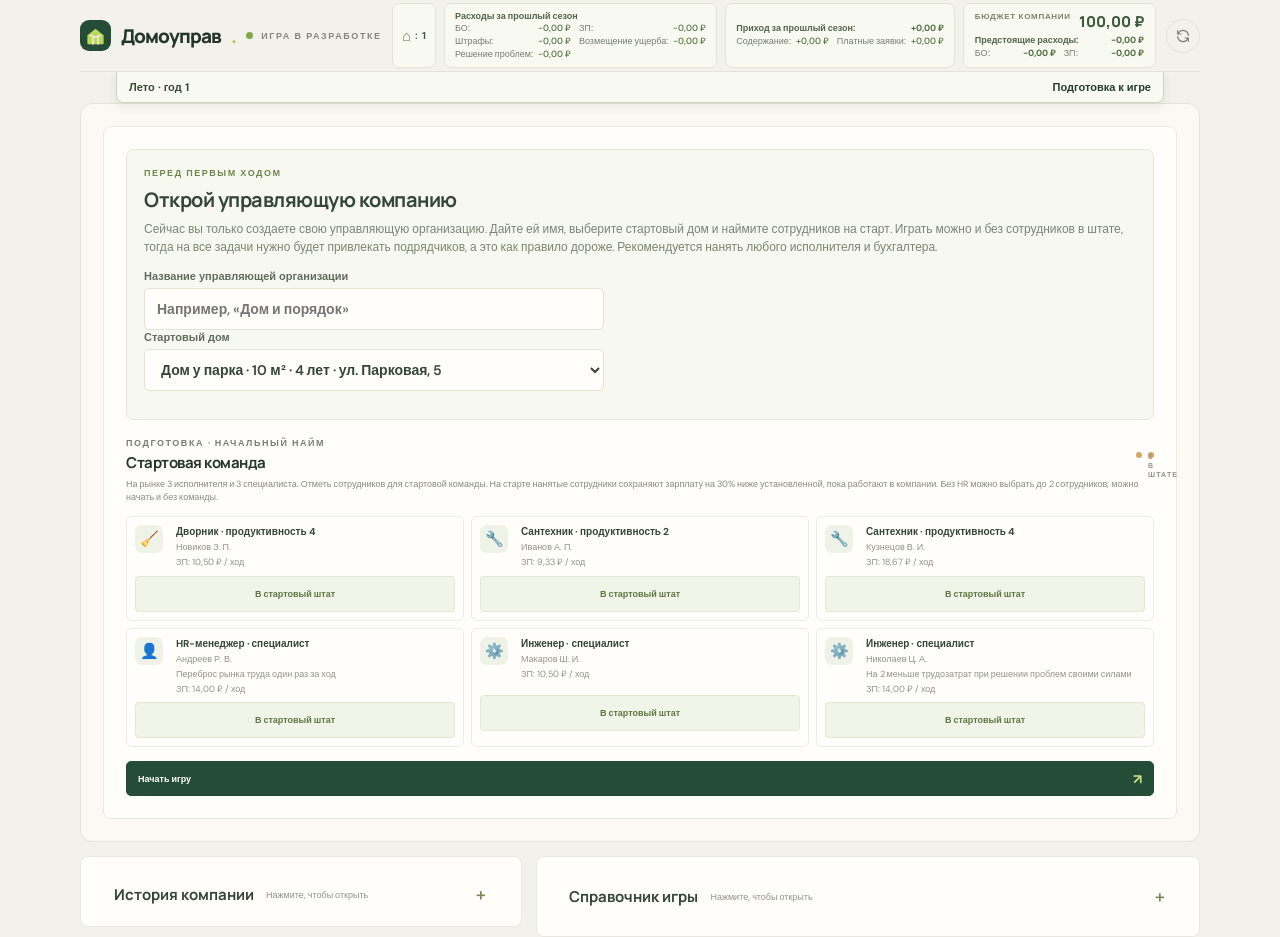
==== commit 3323862d: "Update multi-home gameplay and dev tools" ====
--- a/index.html
+++ b/index.html
@@ -18,7 +18,7 @@
         <span id="company-name-label">Домоуправ</span><span class="brand-dot">.</span>
       </a>
       <div class="topbar-center"><span class="online-dot"></span> ИГРА В РАЗРАБОТКЕ</div>
-      <div class="sticky-finances"><div class="sticky-prior-expenses"><strong>Расходы за прошлый сезон</strong><small>БО: <span id="sticky-prior-upkeep">−0,00 ₽</span></small><small>ЗП: <span id="sticky-prior-salaries">−0,00 ₽</span></small><small>Штрафы: <span id="sticky-prior-fines">−0,00 ₽</span></small><small>Возмещение ущерба: <span id="sticky-prior-compensation">−0,00 ₽</span></small><small>Решение проблем: <span id="sticky-prior-repairs">−0,00 ₽</span></small></div><div class="sticky-income"><strong>Приход за прошлый сезон: <span id="sticky-income-total">+0,00 ₽</span></strong><small>Содержание: <span id="sticky-collection-income">+0,00 ₽</span></small><small>Платные заявки: <span id="sticky-paid-income">+0,00 ₽</span></small></div><div class="sticky-balance"><span>БЮДЖЕТ КОМПАНИИ</span><b id="sticky-capital-value">100,00 ₽</b><div class="sticky-breakdown"><strong>Предстоящие расходы: <span id="sticky-expense-total">−30,00 ₽</span></strong><small>БО: <span id="sticky-upkeep-value">−30,00 ₽</span></small><small>ЗП: <span id="sticky-payroll-value">−0,00 ₽</span></small><small>Штрафы: <span id="sticky-fines-value">−0,00 ₽</span></small><small>Возмещение ущерба: <span id="sticky-compensation-value">−0,00 ₽</span></small><small>Решение проблем: <span id="sticky-problem-repairs">−0,00 ₽</span></small></div></div></div>
+        <div class="sticky-finances"><div class="sticky-houses"><span aria-hidden="true">⌂</span>: <b id="sticky-house-count">1</b><span id="sticky-critical-houses" class="sticky-critical-houses" hidden>❗ <b id="sticky-critical-count">0</b></span></div><div class="sticky-prior-expenses"><strong>Расходы за прошлый сезон</strong><small>БО: <span id="sticky-prior-upkeep">−0,00 ₽</span></small><small>ЗП: <span id="sticky-prior-salaries">−0,00 ₽</span></small><small>Штрафы: <span id="sticky-prior-fines">−0,00 ₽</span></small><small>Возмещение ущерба: <span id="sticky-prior-compensation">−0,00 ₽</span></small><small>Решение проблем: <span id="sticky-prior-repairs">−0,00 ₽</span></small></div><div class="sticky-income"><strong>Приход за прошлый сезон: <span id="sticky-income-total">+0,00 ₽</span></strong><small>Содержание: <span id="sticky-collection-income">+0,00 ₽</span></small><small>Платные заявки: <span id="sticky-paid-income">+0,00 ₽</span></small></div><div class="sticky-balance"><span>БЮДЖЕТ КОМПАНИИ</span><b id="sticky-capital-value">100,00 ₽</b><div class="sticky-breakdown"><strong>Предстоящие расходы: <span id="sticky-expense-total">−30,00 ₽</span></strong><small>БО: <span id="sticky-upkeep-value">−30,00 ₽</span></small><small>ЗП: <span id="sticky-payroll-value">−0,00 ₽</span></small></div></div></div>
       <button class="icon-button" id="reset-button" type="button" aria-label="Начать заново" title="Начать заново"><svg viewBox="0 0 24 24" fill="none"><path d="M20 11a8 8 0 0 0-14.5-4L4 9m0 0V4m0 5h5m-5 4a8 8 0 0 0 14.5 4L20 15m0 0v5m0-5h-5" stroke="currentColor" stroke-width="1.7" stroke-linecap="round" stroke-linejoin="round"/></svg></button>
     </header>
     <div id="sticky-turn-status" class="sticky-turn-status" aria-live="polite"><span id="sticky-season-value">Лето · год 1</span><b id="sticky-phase-value">Подготовка к игре</b></div>
@@ -40,55 +40,52 @@
       <section class="dashboard" aria-label="Игровое поле">
         <div class="dashboard-heading"><div><p class="section-label">ТЕКУЩАЯ СИТУАЦИЯ</p><h2>Дела компании</h2></div><div class="turn-pill"><span class="turn-icon">↗</span><span id="turn-label">ХОД 1</span></div></div>
         <section class="timeline-panel" aria-label="Годовой таймлайн"><div class="timeline-title"><div><p class="section-label">КАЛЕНДАРЬ УПРАВЛЕНИЯ</p><h2 id="timeline-year">Год 1</h2></div><span class="phase-badge" id="phase-label">Подготовка к игре</span></div><div class="season-track" id="season-track"></div><div class="phase-track"><span class="phase-step active" data-phase="preparation">0 · Подготовка</span><span class="phase-step" data-phase="staffing">1 · Менеджмент</span><span class="phase-step" data-phase="inspection">2 · Осмотр</span><span class="phase-step" data-phase="problems">3 · Проблемы</span><span class="phase-step" data-phase="drawing">4 · Приём заявок</span><span class="phase-step" data-phase="resolving">5 · Распределение</span><span class="phase-step" data-phase="legal">6 · Специалисты</span><span class="phase-step" data-phase="payroll">7 · Зарплаты</span><span class="phase-step" data-phase="collection">8 · Сборы</span><span class="phase-step" data-phase="annualReport">9 · Годовой отчёт</span><span class="phase-step" data-phase="bankruptcy">10 · Банкротство</span></div></section>
-        <section id="annual-report" class="annual-report" hidden></section>
         <section id="bankruptcy-panel" class="bankruptcy-panel" hidden></section>
         <section id="inspection-panel" class="inspection-panel" hidden></section>
         <div class="stats-grid">
-          <article class="stat-card capital-card"><div class="stat-top"><span>КАПИТАЛ КОМПАНИИ</span><span class="stat-symbol ruble">₽</span></div><div class="stat-value" id="capital-value">100,00 <span>₽</span></div><div class="stat-note"><span class="status-dot"></span> Уставный капитал</div><div class="capital-bar"><div id="capital-bar-fill"></div></div></article>
-          <article class="stat-card"><div class="stat-top"><span>ДОМОВ В УПРАВЛЕНИИ</span><span class="stat-symbol">⌂</span></div><div class="stat-value" id="houses-value">1 <span>дом</span></div><div class="stat-note">Портфель компании</div></article>
-          <article class="stat-card"><div class="stat-top"><span>ОБЩАЯ ПЛОЩАДЬ</span><span class="stat-symbol">▧</span></div><div class="stat-value" id="area-value">10 <span>м²</span></div><div class="stat-note">Расчётная площадь</div></article>
-          <article class="stat-card income-card"><div class="stat-top"><span>СБОР ЗА ХОД</span><span class="stat-symbol">↗</span></div><div class="stat-value" id="income-value">100,00 <span>₽</span></div><div class="stat-note">Тариф 10,00 ₽ × 10 м²</div></article>
-          <article class="stat-card collection-card"><div class="stat-top"><span>СОБИРАЕМОСТЬ · ПРОШЛЫЙ ПЕРИОД</span><span class="stat-symbol">%</span></div><div class="stat-value" id="collection-value">—</div><div class="stat-note">Все дома в управлении</div></article>
-          <article class="stat-card cancelled-card"><div class="stat-top"><span>ОТМЕНЕНО ЗА ГОД</span><span class="stat-symbol">×</span></div><div class="stat-value" id="cancelled-value">0 <span>заявок</span></div><div class="stat-note">Текущий год</div></article>
-          <article class="stat-card reputation-card"><div class="stat-top"><span>РЕПУТАЦИЯ ИГРОКА</span><span class="stat-symbol">✦</span></div><div class="stat-value reputation-value" id="reputation-value">+1</div><div class="stat-note">Личная репутация директора</div></article>
-          <article class="stat-card house-debt-card"><div class="stat-top"><span>ДОЛГИ ПО ПОРТФЕЛЮ</span><span class="stat-symbol">↙</span></div><div class="stat-value" id="house-debt-value">0,00 ₽</div></article>
-          <article class="stat-card upkeep-card"><div class="stat-top"><span>БАЗОВОЕ ОБСЛУЖИВАНИЕ</span><span class="stat-symbol">⌂</span></div><div class="stat-value" id="upkeep-value">30,00 <span>₽</span></div><div class="stat-note">Расход за ход</div></article>
-          <article class="stat-card"><div class="stat-top"><span>ЗАРПЛАТЫ</span><span class="stat-symbol">♙</span></div><div class="stat-value" id="payroll-value">0,00 <span>₽</span></div><div class="stat-note">Фонд за ход</div></article>
+          <article class="stat-card finance-summary"><div class="stat-top"><span>ФИНАНСЫ</span><span class="stat-symbol ruble">₽</span></div><div class="finance-line budget-line"><span>Бюджет</span><b class="stat-value" id="capital-value">100,00 <span>₽</span></b></div><div class="capital-bar"><div id="capital-bar-fill"></div></div><div class="finance-line"><span>Сбор за ход</span><b class="stat-value" id="income-value">100,00 <span>₽</span></b></div><div class="finance-line"><span>Общая собираемость</span><b class="stat-value" id="collection-value">—</b></div><div class="finance-line debt-finance-line"><span>Долги жителей</span><div class="stat-value" id="house-debt-value">0,00 ₽</div></div><div class="finance-line"><span>Базовое обслуживание</span><b class="stat-value" id="upkeep-value">30,00 <span>₽</span></b></div><div class="finance-line"><span>Зарплаты</span><b class="stat-value" id="payroll-value">0,00 <span>₽</span></b></div></article>
+          <article class="stat-card portfolio-summary"><div class="stat-top"><span>ПОРТФЕЛЬ</span><span class="stat-symbol">⌂</span></div><div class="summary-metric"><span>Обслуживаемая площадь</span><b class="stat-value" id="area-value">10 <span>м²</span></b></div><div class="summary-metric"><span>Средний тариф</span><b class="stat-value" id="portfolio-tariff-value">10,00 ₽ / м²</b></div><div class="summary-submetric">Домов в управлении: <b id="houses-value">1 <span>дом</span></b></div></article>
+          <article class="stat-card reputation-summary"><div class="stat-top"><span>РЕПУТАЦИЯ</span><span class="stat-symbol">✦</span></div><div class="stat-value reputation-value" id="reputation-value">+1</div><div class="summary-metric"><span>Отменённые заявки</span><b class="stat-value" id="cancelled-value">0 <span>заявок</span></b></div><div class="reputation-rules"><b>Влияют на репутацию:</b><span>Стартовое значение: +1</span><span>+1 · год без долгов</span><span>+1 · нет отмен за год</span><span>+1 · устранены все проблемы категории</span><span>−1 · каждые 3 отмены в год</span><span>−1 · увольнение без последней зарплаты</span><span>−1 · за каждую нерешённую аварию в конце года</span><span>−2 · изъятие аварийного дома</span><span>Новая УК после банкротства: −1</span></div></article>
         </div>
-        <section id="house-card" class="house-card" aria-label="Карточка дома"></section>
-        <section class="penalties-panel"><div class="panel-heading"><div><p class="section-label">ОТДЕЛЬНЫЙ РАСЧЁТ</p><h2>Штрафы и компенсации</h2></div><span class="penalty-total" id="penalties-summary">Обязательства: 0,00 ₽</span></div><div class="penalties-list" id="penalties-list"></div></section>
+        <section class="penalties-panel"><div class="panel-heading"><div><p class="section-label">ОТДЕЛЬНЫЙ РАСЧЁТ</p><h2>Штрафы и компенсации</h2></div><div class="penalties-header-actions"><span class="penalty-total" id="penalties-summary">Обязательства: 0,00 ₽</span><button class="penalty-toggle-button" id="toggle-paid-penalties" type="button" hidden>Показать оплаченные</button></div></div><div class="penalties-list" id="penalties-list"></div></section>
+        <details id="real-estate-market" class="real-estate-market"><summary><span>Рынок недвижимости</span><small>Новые дома через ОСС · 1 раз за ход</small></summary><div id="real-estate-list" class="real-estate-list"></div></details>
+        <section class="managed-homes-block" aria-labelledby="managed-homes-heading"><div class="managed-homes-heading"><p class="section-label">ПОРТФЕЛЬ УК</p><h2 id="managed-homes-heading">Дома в управлении</h2></div><div id="house-card" class="house-card" aria-label="Карточки домов"></div></section>
 
         <section class="market-panel" id="market-panel">
-          <div class="preparation-controls" id="preparation-controls" hidden><p class="section-label">ПЕРЕД ПЕРВЫМ ХОДОМ</p><h2>Открой управляющую компанию</h2><p>Придумай название и собери стартовую команду. После начала игры начнётся первое лето.</p><label for="company-name-input">Название управляющей организации</label><input id="company-name-input" type="text" maxlength="36" autocomplete="organization" placeholder="Например, «Дом и порядок»"></div>
+          <div class="preparation-controls" id="preparation-controls" hidden><p class="section-label">ПЕРЕД ПЕРВЫМ ХОДОМ</p><h2>Открой управляющую компанию</h2><p>Сейчас вы только создаете свою управляющую организацию. Дайте ей имя, выберите стартовый дом и наймите сотрудников на старт. Играть можно и без сотрудников в штате, тогда на все задачи нужно будет привлекать подрядчиков, а это как правило дороже. Рекомендуется нанять любого исполнителя и бухгалтера.</p><label for="company-name-input">Название управляющей организации</label><input id="company-name-input" type="text" maxlength="36" autocomplete="organization" placeholder="Например, «Дом и порядок»"><label for="starting-house-select">Стартовый дом</label><select id="starting-house-select"></select></div>
           <div class="panel-heading"><div><p class="section-label" id="market-kicker">НАЧАЛО ХОДА · НАЙМ И УВОЛЬНЕНИЕ</p><h2 id="market-heading">Рынок труда</h2></div><span class="deck-badge"><span></span> <span id="staff-count">0 В ШТАТЕ</span></span></div>
           <p class="market-copy" id="market-copy">Рынок предлагает исполнителей и специалистов. Без HR-менеджера за ход можно нанять двух сотрудников.</p>
           <div class="market-grid" id="market-list"></div>
           <div class="team-heading"><span>КОМАНДА</span><span id="team-payroll">Зарплатный фонд: 0,00 ₽ / ход</span></div>
           <div class="team-list" id="team-list"></div>
-          <button class="primary-button preparation-start preparation-confirm" id="confirm-preparation-button" type="button"><span>Начать игру с выбранной командой</span><span class="button-arrow">↗</span></button>
+          <button class="primary-button preparation-start preparation-confirm" id="confirm-preparation-button" type="button"><span>Начать игру</span><span class="button-arrow">↗</span></button>
         </section>
 
+        <section id="annual-report" class="annual-report" hidden></section>
+        <details id="oss-history-disclosure" class="oss-history-disclosure" hidden><summary>История ОСС</summary><div id="oss-history-list"></div></details>
         <div class="turn-layout">
-          <section class="requests-panel"><div class="panel-heading"><div><p class="section-label">ПОВЕСТКА ДНЯ</p><h2>Заявки жильцов <span class="request-count" id="request-count">0 / 2</span></h2></div><span class="deck-badge"><span></span> КОЛОДА</span></div>
-            <div id="requests-list" class="requests-list"><div class="empty-state"><div class="empty-icon">↘</div><div><strong>Новый день начинается</strong><p>Открой заявки, чтобы узнать, что случилось в доме.</p></div></div></div>
-            <div class="panel-footer"><span id="requests-hint">На этот ход положено 2 заявки</span><span class="footer-dots"><i></i><i></i><i></i></span></div>
+          <section class="requests-panel"><div class="panel-heading"><div><p class="section-label">ПОВЕСТКА ДНЯ</p></div><span class="deck-badge"><span></span> КОЛОДА</span></div>
+            <section id="oss-agenda-panel" class="oss-agenda-panel" hidden><div class="oss-agenda-heading"><span class="oss-agenda-icon">◉</span><h2>ОСС и гарантия</h2></div><div id="oss-phase-actions" class="oss-phase-actions"></div></section>
+            <section id="problem-panel" class="problem-panel" hidden></section>
+            <section id="legal-panel" class="legal-panel" hidden></section>
+            <details id="penalties-compact-disclosure" class="penalties-panel penalties-compact agenda-disclosure" open><summary class="agenda-disclosure-summary"><span class="disclosure-title">Штрафы и компенсации</span><span id="compact-penalty-total" class="disclosure-total">К выплате: 0,00 ₽</span><span id="compact-penalty-contestable" class="disclosure-contestable">Можно оспорить: 0,00 ₽</span><span id="compact-penalty-marker" class="disclosure-alert disclosure-alert-green" hidden>!</span><span class="disclosure-chevron" aria-hidden="true">⌄</span></summary><div class="penalties-list" id="penalties-list-compact"></div></details>
+            <details id="requests-disclosure" class="requests-disclosure agenda-disclosure" open><summary class="agenda-disclosure-summary request-disclosure-summary"><span class="disclosure-title">Заявки жителей</span><span class="request-count" id="request-count">0 активных</span><span class="request-breakdown" id="request-count-breakdown">Аварийные: 0 · Обычные: 0 · Платные: 0</span><span id="request-damage-marker" class="disclosure-alert disclosure-alert-red" hidden>!</span><span class="disclosure-chevron" aria-hidden="true">⌄</span></summary><div id="requests-list" class="requests-list"><div class="empty-state"><div class="empty-icon">↘</div><div><strong>Новый день начинается</strong><p>Открой заявки, чтобы узнать, что случилось в доме.</p></div></div></div><div class="panel-footer"><span id="requests-hint">На этот ход положено 2 заявки</span><span class="footer-dots"><i></i><i></i><i></i></span></div></details>
           </section>
           <aside class="actions-panel"><div class="actions-heading"><p class="section-label">ТВОЙ ХОД</p><span class="round-number" id="round-number">01</span></div><h2 id="action-title">С чего начнём?</h2><p class="action-copy" id="action-copy">Разбери входящие заявки. Каждое решение стоит денег, а на кону — репутация компании.</p>
-            <div class="action-buttons"><button class="primary-button" id="draw-button" type="button"><span>Принять заявки</span><span class="button-arrow">↗</span></button><button class="secondary-button" id="end-turn-button" type="button" disabled><span>Завершить ход</span><span>→</span></button></div>
+            <div class="action-buttons"><button class="primary-button" id="draw-button" type="button" hidden><span>Принять заявки</span><span class="button-arrow">↗</span></button><button class="primary-button" id="end-turn-button" type="button" disabled><span>Продолжить</span><span>→</span></button></div>
             <div class="rules-note"><span class="note-icon">i</span><p>В конце хода выплачиваются зарплаты, БО и собирается доля платежей по случайной <b>собираемости.</b></p></div>
             <section class="phase-guide"><p class="section-label">ЭТАПЫ ХОДА</p><ol><li data-guide-step="0"><span>1</span>Менеджмент сотрудников</li><li data-guide-step="1"><span>2</span>Сезонный осмотр · осень/весна</li><li data-guide-step="2"><span>3</span>Решение проблем</li><li data-guide-step="3"><span>4</span>Приём заявок</li><li data-guide-step="4"><span>5</span>Распределение заявок</li><li data-guide-step="5"><span>6</span>Задачи специалистам</li><li data-guide-step="6"><span>7</span>Выплата ЗП</li><li data-guide-step="7"><span>8</span>Сбор содержания</li></ol><p class="phase-guide-note">Осмотр пропускается летом и зимой. На этапе сбора содержания оплачивается базовое обслуживание и собираются платежи.</p></section>
-            <section id="problem-panel" class="problem-panel" hidden></section>
-            <section id="legal-panel" class="legal-panel" hidden></section>
           </aside>
         </div>
-        <section class="log-panel"><div class="log-heading"><div><p class="section-label">ИСТОРИЯ КОМПАНИИ</p><h2>Последние события</h2></div><button id="clear-log-button" class="text-button" type="button">Очистить</button></div><div id="event-log" class="event-log"><div class="log-entry"><span class="log-marker"></span><span>Компания открыла первый дом под управлением.</span><time>ХОД 1</time></div></div></section>
+        <section id="financial-infographic" class="financial-infographic" aria-label="Финансовые итоги"></section>
       </section>
-      <section id="financial-infographic" class="financial-infographic" aria-label="Финансовая инфографика"></section>
-      <section class="staff-reference" aria-label="Справочник сотрудников и заявок">
-        <h2>Справочник игры</h2>
-        <div class="reference-grid">
+      <div class="lower-reference-panels">
+      <details class="log-panel collapsible-panel"><summary><span>История компании</span><span class="collapse-hint">Нажмите, чтобы открыть</span></summary><div class="collapsible-content"><div class="log-heading"><h2>Последние события</h2><button id="clear-log-button" class="text-button" type="button">Очистить</button></div><div id="event-log" class="event-log"><div class="log-entry"><span class="log-marker"></span><span>Компания открыла первый дом под управлением.</span><time>ХОД 1</time></div></div></div></details>
+      <details class="staff-reference collapsible-panel" aria-label="Справочник сотрудников и заявок">
+        <summary>Справочник игры <span class="collapse-hint">Нажмите, чтобы открыть</span></summary>
+        <div class="reference-content"><div class="reference-grid">
           <table class="reference-table"><caption>Роли сотрудников</caption><thead><tr><th>Роль</th><th>Функции</th></tr></thead><tbody>
-            <tr><td>Юрист</td><td>Взыскивает задолженность дома или оспаривает штрафы и компенсации.</td></tr>
+            <tr><td>Юрист</td><td>ЮС 1–3: взыскивает 20/30/40 ₽ долга за сезон и оспаривает штрафы/компенсации со снижением 10–30%, 20–45% или 30–60% (шанс 50%).</td></tr>
             <tr><td>Бухгалтер</td><td>Сохраняет задолженность жильцов за прошлые периоды для последующего взыскания.</td></tr>
             <tr><td>HR-менеджер</td><td>Снимает лимит найма, вводит двухходовой испытательный срок с половинной зарплатой и уменьшает премию за переработку вдвое.</td></tr>
             <tr><td>Инженер</td><td>При осмотрах осенью и весной уменьшает число выявленных проблем на одну.</td></tr>
@@ -103,12 +100,42 @@
             <tr><td>Аварийная с ущербом</td><td>Нельзя отменить; создаёт отдельную компенсацию ущерба, выплачиваемую через блок штрафов и компенсаций.</td></tr>
             <tr><td>Платная</td><td>При выполнении приносит доход и расходует продуктивность; материалы не требуются.</td></tr>
           </tbody></table>
-        </div>
-      </section>
+          <table class="reference-table"><caption>Основные механики</caption><thead><tr><th>Механика</th><th>Описание</th></tr></thead><tbody>
+            <tr><td>Год и сезоны</td><td>Ход длится сезон. Порядок: менеджмент, осмотр осенью/весной, решение проблем, заявки, распределение, задачи юристам, зарплаты, сбор содержания.</td></tr>
+            <tr><td>Старт и найм</td><td>В подготовке можно начать без сотрудников. Рынок предлагает 3 исполнителей и 3 специалистов. Без HR за ход нанимают до 2 человек; с HR лимита нет.</td></tr>
+            <tr><td>Испытательный срок</td><td>С HR нанятый сотрудник получает половину ЗП два хода, его можно уволить без последней зарплаты; премия за переработку вдвое меньше.</td></tr>
+            <tr><td>Заявки</td><td>На дом поступает 2 заявки за ход. Нерешённые переносятся. Обычные можно отменить; аварийные нельзя. Платные при выполнении приносят доход.</td></tr>
+            <tr><td>Исполнители</td><td>Один сотрудник работает только по своей категории. Превышение продуктивности требует премии; отказ от премии делает сотрудника недовольным на следующий ход.</td></tr>
+            <tr><td>Подрядчики</td><td>Заявку можно выполнить только целиком. Подрядная стоимость: зарплата специалиста по категории + материалы + 10 ₽. Платные заявки не требуют материалов.</td></tr>
+            <tr><td>Базовое обслуживание</td><td>Каждый сезон дом платит БО независимо от заявок. В конце сезона определяется собираемость и начисляется долг.</td></tr>
+            <tr><td>Сезонный осмотр</td><td>Осенью и весной вытягивается 0–2 проблемы. Инженер уменьшает число карт на одну. Каждая карта проблемы создаёт одну аварийную заявку при приёме заявок; 30% шанс получить ущерб.</td></tr>
+            <tr><td>Ремонт проблем</td><td>Для полного ремонта сначала покупаются материалы. Затем подрядчик выполняет оставшиеся работы за отдельную плату либо штатные исполнители закрывают трудозатраты по категориям; частичный прогресс сохраняется между сезонами. Устранение проблемы не закрывает связанные аварийные заявки.</td></tr>
+            <tr><td>Юрист</td><td>Каждый юрист выполняет одно поручение за сезон. ЮС 1/2/3: взыскать до 20/30/40 ₽ или с шансом 50% снизить штраф/компенсацию на 10–30%/20–45%/30–60%.</td></tr><tr><td>Аварийный дом</td><td>Если суммарный износ любой категории достиг 100%, даётся дополнительный год на ремонт. Если к его концу износ не снижен ниже 100%, дом изымается; репутация −2.</td></tr>
+            <tr><td>Долги и бухгалтер</td><td>Бухгалтер суммирует долги жителей за периоды. Без бухгалтера учитывается только долг последнего периода.</td></tr>
+            <tr><td>ОСС</td><td>Капремонт: результат S/5 × d6 + специалисты + число проблем категории; порог S/2 + 1. Изменение тарифа на X проводится отдельно для каждого дома в годовом отчёте: результат S/5 × d6 + специалисты + репутация; порог S/2 + отменённые заявки этого дома × 2 + X. Тариф не может быть ниже 0. При успешном капремонте проблемы категории и их заявки устраняются, а категория получает гарантию на 3 года.</td></tr>
+            <tr><td>ОСС «Новый дом»</td><td>Один раз за ход можно провести голосование за объект из свёрнутого рынка недвижимости. Результат: S выбранного дома / 5 × d6 + репутация + специалисты. Порог: S / 2 + отменённые заявки игрока за всё время. При успехе дом входит в портфель, а заявки, проблемы, штрафы и компенсации показывают адрес дома.</td></tr>
+            <tr><td>Возраст и гарантия дома</td><td>На осмотре к случайному числу карт добавляется 1 за каждые полные 3 года возраста после первых трёх. Для гарантийного суда нужен юрист и пошлина 50 ₽. Дом младше 3 лет покрывает все проблемы; в течение 3 лет после ОСС капремонта покрываются новые проблемы этой категории. ЮС 1/2/3 даёт шанс суда 30%/50%/90%. Успешный иск устраняет покрытые проблемы и связанные аварийные заявки, а компенсации ущерба оплачивает застройщик.</td></tr>
+            <tr><td>Годовой отчёт</td><td>Обычные незакрытые заявки отменяются. Аварийные остаются на доме; каждая снижает репутацию на 1.</td></tr>
+            <tr><td>Банкротство</td><td>При балансе −500 ₽ компания банкротится: сотрудники распускаются, дома теряются, долги списываются. Новая УК начинает с репутацией −1.</td></tr>
+            <tr><td>Штрафы и ущерб</td><td>Штраф трудовой инспекции равен тройной зарплате и возникает с вероятностью 0–50% при увольнении без последней зарплаты. Компенсации за ущерб оплачиваются отдельно.</td></tr>
+            <tr><td>Собираемость</td><td>Каждый сезон случайно выбирается значение от 20% до 100%; неоплаченная часть содержания становится долгом жителей.</td></tr>
+          </tbody></table>
+          <table class="reference-table roster-reference"><caption>Сотрудники рынка: роль, ФИО, продуктивность и ожидаемая ЗП</caption><thead><tr><th>Роль</th><th>ФИО</th><th>Продуктивность / ЮС</th><th>Ожидаемая ЗП</th></tr></thead><tbody id="employee-roster-reference"></tbody></table>
+          <table class="reference-table"><caption>Дома в колоде</caption><thead><tr><th>Дом</th><th>Адрес</th><th>Площадь</th></tr></thead><tbody>
+            <tr><td>Дом на Садовой</td><td>ул. Садовая, 12</td><td>8 м²</td></tr>
+            <tr><td>Дом у парка</td><td>ул. Парковая, 5</td><td>10 м²</td></tr>
+            <tr><td>Дом на Речной</td><td>наб. Речная, 8</td><td>12 м²</td></tr>
+            <tr><td>Дом на площади</td><td>пл. Центральная, 3</td><td>15 м²</td></tr>
+            <tr><td>Дом у вокзала</td><td>ул. Вокзальная, 21</td><td>20 м²</td></tr>
+          </tbody></table>
+        </div></div>
+      </details>
+      </div>
     </main>
     <footer><span>ДОМОУПРАВ <span class="footer-year">· БАЗОВЫЙ ПРОТОТИП</span></span><span>Каждый дом начинается с хорошего управления.</span></footer>
   </div>
   <div class="toast" id="toast" role="status" aria-live="polite"></div>
+  <script src="game-config.js"></script>
   <script src="game.js"></script>
 </body>
 </html>
--- a/style.css
+++ b/style.css
@@ -66,7 +66,7 @@
 .upkeep-card { background: #f3f3ee; border-color: #e8e7df; }.upkeep-card .stat-value { color: #66735d; }.house-debt-card .stat-symbol { color: #ad825c; }
 .market-panel { margin-top: 13px; padding: 16px 17px 12px; border: 1px solid #eae8e0; border-radius: 8px; background: #fffefa; }.market-panel .panel-heading { margin-bottom: 5px; }.market-panel .panel-heading h2 { font-size: 15px; }.market-copy { margin: 0 0 11px; color: #898b80; font-size: 9px; line-height: 1.5; }.market-grid { display: grid; grid-template-columns: repeat(5,minmax(0,1fr)); gap: 7px; }.worker-card,.team-member { display: flex; align-items: center; gap: 8px; min-width: 0; padding: 8px; border: 1px solid #eeece6; border-radius: 6px; background: #fffefa; }.worker-hired { background: #f7f9f1; border-color: #e3e9d7; }.worker-icon { display: grid; place-items: center; flex: 0 0 28px; width: 28px; height: 28px; border-radius: 7px; background: #eff2e6; color: #71834f; font-size: 15px; }.worker-info { display: flex; flex: 1; min-width: 0; flex-direction: column; gap: 3px; }.worker-info strong { overflow: hidden; color: #354538; font-size: 9px; text-overflow: ellipsis; white-space: nowrap; }.worker-info span { color: #939389; font-size: 7px; white-space: nowrap; }.hire-button,.fire-button { flex: 0 0 auto; padding: 5px 7px; border: 1px solid #e2e7d6; border-radius: 4px; background: #f1f4e8; color: #607742; font-size: 8px; font-weight: 700; cursor: pointer; }.hire-button:disabled,.fire-button:disabled { border-color: #eeece6; background: #f7f6f2; color: #aaa99f; cursor: default; }.team-heading { display: flex; justify-content: space-between; margin-top: 12px; padding: 9px 0 6px; border-top: 1px solid #f0eee8; color: #898b80; font-size: 7px; font-weight: 700; letter-spacing: 1px; }.team-heading span:last-child { font-weight: 500; letter-spacing: 0; }.team-list { display: grid; grid-template-columns: repeat(3,minmax(0,1fr)); gap: 7px; }.team-member { flex-wrap: wrap; }.worker-status { color: #728a4e; font-size: 7px; white-space: nowrap; }.worker-status.used { color: #99968a; }.worker-status.unhappy { color: #b26d50; }.team-unhappy { background: #fdf8f3; border-color: #f0e2d7; }.fire-button { margin-left: auto; padding: 4px 6px; background: #faf2ed; border-color: #f0e0d6; color: #a76b4c; }.team-empty { padding: 10px; border: 1px dashed #e5e4dc; border-radius: 5px; color: #99988e; font-size: 8px; }
 .fire-actions { display: flex; flex-wrap: wrap; justify-content: flex-end; gap: 5px; width: 100%; margin-left: auto; }.fire-actions button { font-size: 7px; }.fire-unpaid-button { padding: 4px 6px; border: 1px solid #f0e0d6; border-radius: 4px; background: #fdf5f1; color: #a7604c; cursor: pointer; }.fire-unpaid-button:disabled { border-color: #eeece6; background: #f7f6f2; color: #aaa99f; cursor: default; }
-.legal-panel[hidden] { display: none; }.legal-panel { margin: 13px 0 0; padding: 17px; border: 1px solid #e7e6dc; border-radius: 8px; background: #fbfcf6; }.legal-heading { display: flex; justify-content: space-between; align-items: center; }.legal-heading .section-label { margin-bottom: 4px; color: #788755; }.legal-heading h2 { margin: 0; color: #354938; font: 700 16px "Manrope",sans-serif; }.legal-mark { display: grid; place-items: center; width: 34px; height: 34px; border-radius: 9px; background: #edf1df; color: #6c7f46; font: 700 19px Georgia,serif; }.legal-copy { margin: 8px 0 12px; color: #7e8475; font-size: 9px; line-height: 1.5; }.legal-options { display: grid; gap: 7px; }.legal-option { display: flex; justify-content: space-between; align-items: center; gap: 12px; padding: 10px; border: 1px solid #e9e9df; border-radius: 6px; background: #fffefa; }.legal-option>div { display: grid; gap: 3px; }.legal-option strong { color: #485545; font-size: 9px; }.legal-option span,.legal-empty,.legal-complete { color: #909187; font-size: 8px; }.legal-action-button,.legal-skip-button { padding: 7px 10px; border: 1px solid #dce5d2; border-radius: 5px; background: #eff3e7; color: #596d3e; font-size: 8px; font-weight: 700; cursor: pointer; }.legal-action-button:disabled { opacity: .55; cursor: default; }.legal-empty { padding: 10px; border: 1px dashed #e5e4dc; border-radius: 5px; }.legal-complete { margin-top: 11px; padding: 9px 10px; border-radius: 5px; background: #f0f4e8; color: #66784a; }.legal-skip-button { margin-top: 10px; background: transparent; border-color: #e5e4dc; color: #85867d; }.report-reputation { display: grid; grid-template-columns: minmax(165px,.7fr) 1.3fr; gap: 10px; align-items: center; margin-bottom: 11px; padding: 10px; border: 1px solid #e6e8d9; border-radius: 6px; background: #fffefa; }.report-reputation>div { display: flex; flex-direction: column; gap: 4px; }.report-reputation span { color: #85877c; font-size: 8px; }.report-reputation b { color: #75653d; font: 700 15px "Manrope",sans-serif; }.report-reputation ul { display: grid; gap: 3px; margin: 0; padding-left: 13px; color: #82867a; font-size: 8px; }
+.legal-panel[hidden],.problem-panel[hidden],.oss-agenda-panel[hidden],#draw-button[hidden],#end-turn-button[hidden] { display: none !important; }.legal-panel { margin: 13px 0 0; padding: 17px; border: 1px solid #e7e6dc; border-radius: 8px; background: #fbfcf6; }.legal-heading { display: flex; justify-content: space-between; align-items: center; }.legal-heading .section-label { margin-bottom: 4px; color: #788755; }.legal-heading h2 { margin: 0; color: #354938; font: 700 16px "Manrope",sans-serif; }.legal-mark { display: grid; place-items: center; width: 34px; height: 34px; border-radius: 9px; background: #edf1df; color: #6c7f46; font: 700 19px Georgia,serif; }.legal-copy { margin: 8px 0 12px; color: #7e8475; font-size: 9px; line-height: 1.5; }.legal-options { display: grid; gap: 7px; }.legal-option { display: flex; justify-content: space-between; align-items: center; gap: 12px; padding: 10px; border: 1px solid #e9e9df; border-radius: 6px; background: #fffefa; }.legal-option>div { display: grid; gap: 3px; }.legal-option strong { color: #485545; font-size: 9px; }.legal-option span,.legal-empty,.legal-complete { color: #909187; font-size: 8px; }.legal-action-button,.legal-skip-button { padding: 7px 10px; border: 1px solid #dce5d2; border-radius: 5px; background: #eff3e7; color: #596d3e; font-size: 8px; font-weight: 700; cursor: pointer; }.legal-action-button:disabled { opacity: .55; cursor: default; }.legal-empty { padding: 10px; border: 1px dashed #e5e4dc; border-radius: 5px; }.legal-complete { margin-top: 11px; padding: 9px 10px; border-radius: 5px; background: #f0f4e8; color: #66784a; }.legal-skip-button { margin-top: 10px; background: transparent; border-color: #e5e4dc; color: #85867d; }.report-reputation { display: grid; grid-template-columns: minmax(165px,.7fr) 1.3fr; gap: 10px; align-items: center; margin-bottom: 11px; padding: 10px; border: 1px solid #e6e8d9; border-radius: 6px; background: #fffefa; }.report-reputation>div { display: flex; flex-direction: column; gap: 4px; }.report-reputation span { color: #85877c; font-size: 8px; }.report-reputation b { color: #75653d; font: 700 15px "Manrope",sans-serif; }.report-reputation ul { display: grid; gap: 3px; margin: 0; padding-left: 13px; color: #82867a; font-size: 8px; }
 .penalties-panel { margin: 12px 0 0; padding: 14px 16px 10px; border: 1px solid #eee3d8; border-radius: 8px; background: #fffdfa; }.penalties-panel .panel-heading { margin-bottom: 9px; }.penalties-panel .panel-heading h2 { font-size: 15px; }.penalty-total { padding: 5px 8px; border-radius: 12px; background: #f8eee6; color: #9b674c; font-size: 8px; font-weight: 700; }.penalties-list { display: grid; gap: 6px; max-height: 220px; overflow: auto; }.penalty-row { display: grid; grid-template-columns: 25px minmax(0,1fr) auto auto auto; align-items: center; gap: 9px; min-height: 43px; padding: 6px 8px; border: 1px solid #efece5; border-radius: 5px; background: #fffefa; }.penalty-icon { display: grid; place-items: center; width: 23px; height: 23px; border-radius: 50%; background: #faeae3; color: #a85842; font-size: 11px; font-weight: 700; }.penalty-info { display: flex; min-width: 0; flex-direction: column; gap: 3px; }.penalty-info strong { overflow: hidden; color: #485347; font-size: 8px; text-overflow: ellipsis; white-space: nowrap; }.penalty-info span { color: #97958b; font-size: 7px; }.penalty-amount { color: #8d523f; font: 700 11px "Manrope",sans-serif; white-space: nowrap; }.penalty-status { color: #a16c54; font-size: 7px; white-space: nowrap; }.penalty-paid .penalty-icon { background: #eaf1df; color: #6d8747; }.penalty-paid .penalty-amount,.penalty-paid .penalty-status { color: #768564; }.penalty-written-off .penalty-icon { background: #efeee9; color: #8c8c82; }.penalty-written-off .penalty-status { color: #8c8c82; }.pay-penalty-button { padding: 6px 9px; border: 1px solid #e8d6c9; border-radius: 4px; background: #f8eee6; color: #8d5a40; font-size: 8px; font-weight: 700; cursor: pointer; }.pay-penalty-button:hover { background: #f3e1d4; }.pay-penalty-button:disabled { border-color: #ece8e1; background: #f7f6f2; color: #aaa99f; cursor: not-allowed; }.penalties-empty { padding: 11px; border: 1px dashed #e8e5dc; border-radius: 5px; color: #96958b; font-size: 8px; }.penalty-compensation { background: #fffaf5; border-color: #f0e2d6; }.penalty-compensation .penalty-icon { background: #faeee2; color: #a86d42; }
 .penalty-compensation { background: #fffaf5; border-color: #f0e2d6; }.penalty-compensation .penalty-icon { background: #faeee2; color: #a86d42; }.house-debt-card .stat-symbol { color: #ad825c; }
 .legal-panel[hidden] { display: none; }.legal-panel { margin: 13px 0 0; padding: 17px; border: 1px solid #e7e6dc; border-radius: 8px; background: #fbfcf6; }.legal-heading { display: flex; justify-content: space-between; align-items: center; }.legal-heading .section-label { margin-bottom: 4px; color: #788755; }.legal-heading h2 { margin: 0; color: #354938; font: 700 16px "Manrope",sans-serif; }.legal-mark { display: grid; place-items: center; width: 34px; height: 34px; border-radius: 9px; background: #edf1df; color: #6c7f46; font: 700 19px Georgia,serif; }.legal-copy { margin: 8px 0 12px; color: #7e8475; font-size: 9px; line-height: 1.5; }.legal-options { display: grid; gap: 7px; }.legal-option { display: flex; justify-content: space-between; align-items: center; gap: 12px; padding: 10px; border: 1px solid #e9e9df; border-radius: 6px; background: #fffefa; }.legal-option>div { display: grid; gap: 3px; }.legal-option strong { color: #485545; font-size: 9px; }.legal-option span,.legal-empty,.legal-complete { color: #909187; font-size: 8px; }.legal-action-button,.legal-skip-button { padding: 7px 10px; border: 1px solid #dce5d2; border-radius: 5px; background: #eff3e7; color: #596d3e; font-size: 8px; font-weight: 700; cursor: pointer; }.legal-action-button:disabled { opacity: .55; cursor: default; }.legal-empty { padding: 10px; border: 1px dashed #e5e4dc; border-radius: 5px; }.legal-complete { margin-top: 11px; padding: 9px 10px; border-radius: 5px; background: #f0f4e8; color: #66784a; }.legal-skip-button { margin-top: 10px; background: transparent; border-color: #e5e4dc; color: #85867d; }
@@ -100,6 +100,22 @@
 .house-info-table th { color: #4d5c49; font-size: 8px; font-weight: 700; white-space: nowrap; }
 .house-info-table td { color: #293e2f; font-size: 9px; font-weight: 600; }
 .house-info-table tr:last-child th,.house-info-table tr:last-child td { border-bottom: 0; }
+.real-estate-market { width:min(100%,780px); margin:13px auto 0; border:1px solid #e4e7d9; border-radius:8px; background:#fffefa; }
+.real-estate-market>summary { display:flex; justify-content:space-between; align-items:center; gap:8px; padding:11px 13px; color:#354538; font-size:12px; font-weight:800; cursor:pointer; list-style:none; }
+.real-estate-market>summary::-webkit-details-marker { display:none; }
+.real-estate-market>summary::after { content:"＋"; color:#75874e; }
+.real-estate-market[open]>summary::after { content:"−"; }
+.real-estate-market>summary small { margin-left:auto; color:#858b7e; font-size:9px; font-weight:500; }
+.real-estate-list { display:grid; grid-template-columns:repeat(auto-fit,minmax(180px,1fr)); gap:8px; padding:0 12px 12px; }
+.real-estate-card { display:grid; gap:4px; padding:10px; border:1px solid #ecebe3; border-radius:6px; background:#fbfcf7; color:#62695b; font-size:9px; }
+.real-estate-card>strong { color:#354538; font-size:11px; }
+.real-estate-card button { margin-top:4px; padding:8px; border:0; border-radius:5px; background:#244f3c; color:#fff; font:inherit; font-size:9px; font-weight:700; text-align:left; cursor:pointer; }
+.real-estate-card button:disabled { background:#eeeee8; color:#96988d; cursor:default; }
+.real-estate-note { grid-column:1/-1; margin:2px 0; color:#7d8375; font-size:10px; }
+.house-card { display:grid; gap:10px; }
+.house-property-card { min-width:0; padding:13px; border:1px solid #e4e7d9; border-radius:8px; background:#fbfcf7; }
+.house-property-card.additional-house-card { border-color:#d8e4d0; background:#f9fcf7; }
+.request-house-address { color:#48624c; font-weight:800; }
 .request-cost { display: flex; flex-direction: column; align-items: flex-end; gap: 2px; color: #303d32; }.request-cost>b { font: 700 12px "Manrope",sans-serif; }.request-cost>span:not(.done-check) { color: #a09f94; font-size: 8px; }
 .request-actions { display: flex; flex-direction: column; align-items: flex-end; gap: 4px; width: 100%; margin-top: 5px; }.staff-solve-button,.overtime-unpaid-button { max-width: 100%; padding: 5px 6px; border: 1px solid #dce7d9; border-radius: 4px; background: #edf4ed; color: #4d7256; font-size: 7px; font-weight: 700; line-height: 1.3; white-space: normal; text-align: right; cursor: pointer; }.staff-solve-button:hover { background: #dcebdd; }.staff-solve-button:disabled { border-color: #eeece6; background: #f7f6f2; color: #aaa99f; cursor: default; }.overtime-unpaid-button { border-color: #f0e0d6; background: #faf2ed; color: #a76b4c; }.overtime-unpaid-button:hover { background: #f5e6dc; }.overtime-unpaid-button:disabled { opacity: .55; cursor: default; }.used-note { max-width: 130px; color: #a09b8d; font-size: 7px; text-align: right; }.material-note { color: #b18850 !important; font-size: 7px !important; }.request-cancel-button { max-width: 100%; padding: 4px 6px; border: 1px solid #eee1da; border-radius: 4px; background: #fffaf7; color: #a56e5c; font-size: 7px; cursor: pointer; }.request-cancel-button:hover { background: #f8eae3; }.request-cancel-button:disabled { opacity: .55; cursor: default; }
 .solve-button { display: flex; align-items: center; gap: 7px; margin-top: 5px; padding: 5px 8px; border: 0; border-radius: 4px; background: #edf2df; color: #526a39; font-size: 8px; font-weight: 700; cursor: pointer; transition: background .18s; }.solve-button:hover { background: #dfe9c6; }.solve-button:disabled { background: #f1efeb; color: #aaa79d; cursor: not-allowed; }
@@ -128,6 +144,10 @@
 .dev-panel-header h2 { margin: 0; color: #2e4033; font: 700 18px "Manrope",sans-serif; }
 .dev-badge { padding: 5px 7px; border-radius: 4px; background: #edf1df; color: #667c43; font-size: 8px; font-weight: 800; letter-spacing: 1px; }
 .dev-panel-copy { margin: 0; color: #85877d; font-size: 10px; line-height: 1.55; }.dev-control-group { display: grid; gap: 7px; padding: 10px; border: 1px solid #e9e9df; border-radius: 7px; background: #fafbf6; }.dev-control-group h3 { margin: 0 0 2px; color: #6d765d; font-size: 8px; letter-spacing: 1px; text-transform: uppercase; }.dev-control-row { display: flex; justify-content: space-between; align-items: center; min-height: 30px; color: #65705c; font-size: 9px; }.dev-control-row>div { display: flex; gap: 5px; }.dev-control-button,.dev-wide-button { min-height: 28px; padding: 5px 8px; border: 1px solid #dfe5d4; border-radius: 4px; background: #f0f4e8; color: #5e7443; font-size: 8px; font-weight: 700; cursor: pointer; }.dev-control-button:hover,.dev-wide-button:hover { background: #e5ecd7; }.dev-wide-button { width: 100%; text-align: left; }.dev-wide-danger { border-color: #eee0d8; background: #fbf3ee; color: #9d6654; }.dev-wide-danger:hover { background: #f6e8e0; }.dev-create-heading { padding-bottom: 0; border-bottom: 0; }.dev-create-heading h2 { font-size: 15px; }
+.dev-tool-form { display: grid; gap: 6px; }
+.dev-tool-form label,.dev-control-group>label { display: grid; gap: 4px; color: #616b59; font-size: 8px; font-weight: 700; }
+.dev-tool-form input,.dev-tool-form select,.dev-control-group>label select { width: 100%; min-height: 30px; padding: 5px 7px; border: 1px solid #e0e4d8; border-radius: 4px; background: #fffefa; color: #3c4a3a; font: 500 9px "DM Sans",sans-serif; }
+.dev-tool-actions { display: grid; grid-template-columns: 1fr 1fr; gap: 6px; }
 .dev-request-form { display: grid; gap: 10px; }
 .dev-request-form label { display: grid; gap: 5px; color: #616b5a; font-size: 9px; font-weight: 700; }
 .dev-request-form input,.dev-request-form select,.dev-request-form textarea { width: 100%; min-height: 34px; padding: 8px 9px; border: 1px solid #e4e4da; border-radius: 5px; background: #fff; color: #334337; font: 400 10px "DM Sans",sans-serif; }
@@ -151,6 +171,118 @@
 .house-problems li { display: flex; justify-content: space-between; gap: 9px; padding: 7px 9px; border: 1px solid #ece6d8; border-radius: 5px; background: #fffaf2; color: #746548; font-size: 8px; }
 .house-problems li small { color: #a07045; font-size: 8px; font-weight: 700; }
 .house-problems li.house-request-empty { color: #99988e; font-style: italic; }
+.stats-grid { grid-template-columns: minmax(340px,1.55fr) minmax(190px,.9fr) minmax(190px,.9fr); align-items: stretch; }
+.finance-summary,.portfolio-summary,.reputation-summary { min-height: unset; padding: 13px 15px; }
+.finance-summary .stat-top,.portfolio-summary .stat-top,.reputation-summary .stat-top { margin-bottom: 8px; }
+.finance-line { display:flex; align-items:center; justify-content:space-between; gap:12px; min-height:27px; border-bottom:1px solid #f0eee7; color:#656b60; font-size:10px; }
+.finance-line:last-child { border-bottom:0; }
+.finance-line .stat-value { min-height:0; margin:0; color:#34483a; font-size:13px; white-space:nowrap; }
+.finance-line .stat-value span { font-size:10px; }
+.budget-line .stat-value { font-size:22px; }
+.portfolio-summary,.reputation-summary { display:flex; flex-direction:column; gap:11px; }
+.summary-metric { display:flex; flex-direction:column; gap:4px; color:#73796d; font-size:10px; }
+.summary-metric .stat-value { margin:0; color:#34483a; font-size:20px; }
+.summary-submetric { color:#85897f; font-size:9px; line-height:1.4; }
+.summary-submetric b { color:#465447; }
+.reputation-summary .reputation-value { margin:0 0 3px; font-size:28px; }
+.house-card { width:min(100%,780px); margin-left:auto; margin-right:auto; }
+.house-problems ul { display:grid; grid-template-columns:1fr; }
+.house-problems li { display:block; }
+.house-problems li span { display:grid; gap:3px; }
+.house-problems li b { color:#655538; }
+.house-problems li small { color:#806d4c; font-size:9px; font-weight:500; line-height:1.4; }
+.penalties-compact { margin-top:12px; padding:10px; }
+.penalties-compact .panel-heading { margin-bottom:6px; }
+.penalties-compact .panel-heading h2 { font-size:12px; }
+.penalties-compact .penalties-list { max-height:180px; }
+.penalties-compact .penalty-row { grid-template-columns:22px minmax(0,1fr) auto; gap:6px; padding:5px; }
+.penalties-compact .penalty-status { grid-column:2; }
+.penalties-compact .pay-penalty-button { grid-column:3; grid-row:1/3; }
+@media (max-width:760px) { .stats-grid { grid-template-columns:minmax(0,1fr) minmax(0,1fr); }.finance-summary { grid-column:1/-1; }.house-card { width:100%; }.penalties-compact .penalty-row { grid-template-columns:22px minmax(0,1fr) auto; } }
+
+/* Portfolio properties are equal and displayed as individual cards below the property market. */
+.managed-homes-block { width:100%; margin:13px 0 0; }
+.managed-homes-heading { width:min(100%,780px); margin:0 auto 9px; }
+.managed-homes-heading .section-label { margin:0 0 3px; }
+.managed-homes-heading h2 { margin:0; color:#334638; font:700 17px "Manrope",sans-serif; }
+.managed-homes-block #house-card.house-card { width:100%; max-width:none; margin:0; padding:0; border:0; background:transparent; display:grid; grid-template-columns:repeat(4,minmax(0,1fr)); gap:12px; align-items:start; }
+.house-property-card { width:100%; min-width:0; padding:14px; }
+.house-card-heading h2 { overflow-wrap:anywhere; font-size:15px; }
+.house-card-heading .section-label { font-size:8px; }
+.house-info-table { table-layout:fixed; }
+.house-info-table th,.house-info-table td { padding:5px 4px; overflow-wrap:anywhere; }
+.house-info-table th { font-size:8px; }
+.house-info-table td { font-size:9px; }
+.house-problems ul { padding-left:0; }
+@media(max-width:1100px) { .managed-homes-block #house-card.house-card { grid-template-columns:repeat(3,minmax(0,1fr)); } }
+@media(max-width:820px) { .managed-homes-block #house-card.house-card { grid-template-columns:repeat(2,minmax(0,1fr)); } }
+@media(max-width:560px) { .managed-homes-heading { padding:0 10px; }.managed-homes-block #house-card.house-card { grid-template-columns:minmax(0,1fr); gap:9px; }.house-property-card { padding:12px; } }
+.house-tariff-oss-list { display:grid; grid-template-columns:repeat(auto-fit,minmax(220px,1fr)); gap:9px; width:100%; }
+.house-tariff-oss-list>h3 { grid-column:1/-1; margin:0; color:#425441; font-size:13px; }
+.house-tariff-oss-list .oss-tariff-controls,.house-tariff-oss-list .oss-result-note { min-width:0; margin:0; }
+.house-tariff-oss-list .oss-tariff-controls>b { display:block; margin-bottom:5px; color:#3e5341; font-size:10px; }
+.house-tariff-oss-list .oss-tariff-controls label { display:block; margin:5px 0 3px; color:#686f61; font-size:9px; }
+.house-tariff-oss-list .oss-tariff-controls input { width:100%; }
+.house-tariff-oss-list .oss-tariff-controls p { margin:5px 0 0; }
+@media (max-width:500px) { .stats-grid { grid-template-columns:1fr; }.finance-summary { grid-column:auto; }.finance-line { font-size:11px; }.finance-line .stat-value { font-size:14px; }.house-problems li small { font-size:10px; } }
+.market-grid { grid-template-columns:repeat(3,minmax(0,1fr)); }
+.worker-card { display:grid; grid-template-columns:32px minmax(0,1fr); align-items:start; gap:7px 9px; }
+.worker-card .worker-icon { grid-column:1; grid-row:1; }
+.worker-card .worker-info { grid-column:2; grid-row:1; }
+.worker-card .hire-button { grid-column:1/-1; width:100%; min-height:36px; white-space:normal; }
+.worker-info strong,.worker-info span { overflow:visible; text-overflow:clip; white-space:normal; overflow-wrap:anywhere; line-height:1.35; }
+.worker-info strong { font-size:11px; }
+.worker-info span { font-size:10px; }
+.team-member { display:grid; grid-template-columns:32px minmax(0,1fr); align-items:start; }
+.team-member .worker-icon { grid-column:1; grid-row:1; }
+.team-member .worker-info { grid-column:2; grid-row:1; }
+.team-member .worker-status,.team-member .fire-actions { grid-column:1/-1; white-space:normal; }
+.team-member .worker-status { line-height:1.35; }
+.fire-actions { display:flex; flex-wrap:wrap; gap:5px; width:100%; }
+.fire-actions button { flex:1 1 110px; min-width:0; min-height:36px; margin:0; white-space:normal; line-height:1.25; }
+.collapsible-panel { overflow:hidden; }
+.collapsible-panel>summary { display:flex; align-items:center; justify-content:space-between; gap:12px; padding:13px 16px; color:#354638; font:700 15px "Manrope",sans-serif; cursor:pointer; list-style:none; }
+.collapsible-panel>summary::-webkit-details-marker { display:none; }
+.collapsible-panel>summary::after { content:"＋"; margin-left:auto; color:#758752; font-size:15px; }
+.collapsible-panel[open]>summary::after { content:"−"; }
+.collapse-hint { color:#929489; font:500 9px "DM Sans",sans-serif; }
+.collapsible-content { padding:0 16px 12px; }
+.log-panel .log-heading { margin-bottom:7px; }
+.log-panel .log-heading h2 { margin:0; }
+.staff-reference { padding:0; }
+.staff-reference .reference-content { padding:0 16px 16px; }
+.financial-chart-heading { align-items:flex-start; gap:14px; }
+.financial-period-controls { display:flex; flex-wrap:wrap; align-items:center; justify-content:flex-end; gap:7px; }
+.financial-period-controls label { color:#747a6d; font-size:10px; font-weight:700; }
+.financial-period-controls select { max-width:min(280px,55vw); min-height:34px; padding:6px 9px; border:1px solid #dfe4d5; border-radius:5px; background:#fffefa; color:#354538; font:600 10px "DM Sans",sans-serif; }
+@media (max-width:760px) { .market-grid { grid-template-columns:repeat(2,minmax(0,1fr)); }.financial-period-controls { justify-content:flex-start; } }
+@media (max-width:500px) { .market-grid { grid-template-columns:1fr; }.collapsible-panel>summary { padding:11px 12px; font-size:13px; }.collapsible-content,.staff-reference .reference-content { padding:0 12px 12px; }.financial-period-controls { width:100%; }.financial-period-controls select { flex:1; max-width:none; } }
+.lower-reference-panels { display:grid; grid-template-columns:minmax(250px,.8fr) minmax(0,1.2fr); align-items:start; gap:14px; margin-top:14px; }
+.lower-reference-panels>.log-panel,.lower-reference-panels>.staff-reference { min-width:0; margin:0; }
+.staff-reference .reference-grid { grid-template-columns:repeat(2,minmax(0,1fr)); }
+.roster-reference { grid-column:1/-1; }
+.reputation-rules { display:grid; gap:3px; color:#626b5c; font-size:9px; line-height:1.3; }
+.reputation-rules b { margin-bottom:2px; color:#4e5e45; }
+.penalties-header-actions { display:flex; flex-wrap:wrap; justify-content:flex-end; align-items:center; gap:7px; }
+.penalty-toggle-button { padding:6px 9px; border:1px solid #e8d6c9; border-radius:5px; background:#fff8f2; color:#8d5a40; font-size:9px; font-weight:700; cursor:pointer; }
+.penalty-toggle-button:hover { background:#f7e9df; }
+.history-graph-panel { margin-top:17px; padding-top:13px; border-top:1px solid #ecebe4; }
+.history-graph-heading { display:flex; align-items:center; justify-content:space-between; gap:12px; margin-bottom:7px; }
+.history-graph-heading .section-label { margin:0 0 3px; }
+.history-graph-heading h3 { margin:0; color:#3e5140; font:700 14px "Manrope",sans-serif; }
+.history-graph-heading label { display:flex; align-items:center; gap:7px; color:#73796d; font-size:9px; }
+.history-graph-heading select { min-height:32px; padding:5px 9px; border:1px solid #dfe4d5; border-radius:5px; background:#fffefa; color:#354538; font:600 10px "DM Sans",sans-serif; }
+.history-graph-svg { display:block; width:100%; height:auto; min-height:150px; overflow:visible; }
+.history-graph-svg text { fill:#73796d; font:10px "DM Sans",sans-serif; }
+.history-graph-svg .graph-gridline { stroke:#e7e9e1; stroke-width:1; }
+.history-graph-line { fill:none; stroke:#78934f; stroke-width:3; stroke-linecap:round; stroke-linejoin:round; }
+.history-graph-svg circle { fill:#fffefa; stroke:#78934f; stroke-width:3; }
+.history-graph-empty { display:grid; min-height:100px; place-items:center; border:1px dashed #e5e4dc; border-radius:6px; color:#898b80; font-size:10px; }
+@media (max-width:760px) { .lower-reference-panels { grid-template-columns:1fr; }.staff-reference .reference-grid { grid-template-columns:1fr; }.roster-reference { grid-column:auto; } }
+@media (max-width:500px) { .history-graph-heading { align-items:flex-start; flex-direction:column; }.history-graph-heading label { width:100%; justify-content:space-between; }.history-graph-heading select { flex:1; }.history-graph-svg text { font-size:9px; }.penalties-header-actions { justify-content:flex-start; }.reputation-rules { font-size:10px; } }
+.finance-line.debt-finance-line { display:block; }
+.debt-finance-line>span { display:block; margin-bottom:4px; }
+.debt-finance-line #house-debt-value { width:100%; font-size:14px; }
 .house-card { margin-top: 9px; padding: 11px; }
 .house-card-heading { margin-bottom: 7px; }
 .house-card-stats { gap: 5px; }
@@ -456,3 +588,124 @@
 .problem-none { padding: 12px; border: 1px dashed #e5e4dc; border-radius: 5px; color: #929489; font-size: 10px; }
 .problem-panel>.primary-button { width: 100%; }
 @media (max-width: 600px) { .inspection-panel,.problem-panel { padding: 12px; }.problem-repair-card { grid-template-columns: minmax(0,1fr) auto; gap: 8px; }.problem-repair-card>b { justify-self: end; }.problem-contract-button { grid-column: 1/-1; width: 100%; }.problem-repair-main span { line-height: 1.4; } }
+.preparation-controls select { display:block; width:min(100%,460px); min-height:42px; margin:0 0 11px; padding:9px 12px; border:1px solid #dfe4d5; border-radius:5px; background:#fffefa; color:#354538; font:600 14px "DM Sans",sans-serif; }
+@media (max-width:760px) { .stats-grid { grid-template-columns:minmax(0,1fr) minmax(0,1fr); }.finance-summary { grid-column:1/-1; }.house-card { width:100%; }.penalties-compact .penalty-row { grid-template-columns:22px minmax(0,1fr) auto; } }
+@media (max-width:500px) { .stats-grid { grid-template-columns:1fr; }.finance-summary { grid-column:auto; }.finance-line { font-size:11px; }.finance-line .stat-value { font-size:14px; }.house-problems li small { font-size:10px; } }
+
+.problem-repair-card { grid-template-columns:minmax(0,1fr); align-items:stretch; }
+.problem-work-list { display:grid; gap:6px; }
+.problem-work-row { display:grid; grid-template-columns:minmax(130px,.7fr) minmax(0,1.3fr); gap:8px; align-items:center; padding:8px; border:1px solid #ecebe4; border-radius:5px; background:#fffefa; }
+.problem-work-row>div:first-child { display:grid; gap:3px; }
+.problem-work-row strong { color:#4a5845; font-size:10px; }
+.problem-work-row span,.problem-work-empty { color:#86897e; font-size:9px; }
+.problem-work-actions,.problem-material-actions,.problem-repair-actions { display:flex; flex-wrap:wrap; align-items:center; gap:6px; }
+.problem-work-button,.problem-material-button { padding:7px 9px; border:1px solid #dce5d2; border-radius:5px; background:#eff3e7; color:#596d3e; font-size:9px; font-weight:700; cursor:pointer; }
+.problem-material-button { background:#f8f1e2; border-color:#eadfc5; color:#826b3d; }
+.problem-work-button:disabled,.problem-material-button:disabled { opacity:.5; cursor:default; }
+.problem-material-paid { color:#66784a; font-size:9px; font-weight:700; }
+.problem-contract-button { justify-self:start; }
+.unsafe-countdown,.house-unsafe-notice,.house-removed-notice { display:block; padding:9px 11px; border:1px solid #e8c7bb; border-radius:6px; background:#fff2ed; color:#984e3e; font-size:10px; font-weight:700; line-height:1.45; }
+.house-unsafe-notice { margin-bottom:10px; }
+.house-unsafe-notice strong,.house-unsafe-notice span { display:block; }
+.house-unsafe-notice button { display:block; margin-top:8px; padding:8px 11px; border:1px solid #aa5746; border-radius:5px; background:#984e3e; color:#fff; font:inherit; font-weight:800; cursor:pointer; }
+.house-unsafe-notice button:hover { background:#7e3e31; }
+.oss-tariff-controls,.oss-result-note { display:grid; grid-template-columns:minmax(120px,1fr) minmax(90px,130px); gap:8px; align-items:center; margin:12px 0; padding:12px; border:1px solid #e2e7d5; border-radius:7px; background:#fbfcf6; color:#526046; font-size:10px; }
+.annual-actions { display:grid; grid-template-columns:minmax(0,1fr) auto; gap:10px; align-items:center; margin-top:12px; }
+.annual-actions .oss-tariff-controls,.annual-actions .oss-result-note { margin:0; }
+.annual-actions .next-year-button { min-width:175px; }
+.oss-tariff-controls label { font-weight:700; }
+.oss-tariff-controls input { min-width:0; padding:8px; border:1px solid #d8decb; border-radius:5px; color:#344739; font:inherit; }
+.oss-tariff-controls button { grid-column:1/-1; padding:9px 11px; border:0; border-radius:5px; background:#244f3c; color:white; text-align:left; font-family:inherit; font-size:10px; font-weight:700; cursor:pointer; }
+.oss-tariff-controls button.oss-skip-button { background:#edf1e5; color:#59684c; }
+.oss-tariff-controls p { grid-column:1/-1; margin:0; color:#7e8575; line-height:1.4; }
+.oss-result-note { display:block; }
+.oss-repair-button,.oss-action-button { padding:9px 11px; border:1px solid #cad9b9; border-radius:5px; background:#edf4e5; color:#49623b; font-size:10px; font-weight:800; text-align:left; cursor:pointer; }
+.oss-agenda-panel { margin:0 0 10px; padding:10px 12px; border:1px solid #dfe7d4; border-radius:7px; background:#f7faf1; }
+.oss-agenda-heading { display:flex; align-items:center; gap:7px; color:#43553e; }
+.oss-agenda-heading h2 { margin:0; font:700 12px "Manrope",sans-serif; }
+.oss-agenda-icon { display:grid; place-items:center; width:21px; height:21px; border-radius:50%; background:#e8efdc; color:#66814f; font-size:13px; }
+.oss-phase-actions { display:grid; gap:6px; margin-top:7px; }
+.oss-repair-button { display:block; width:100%; }
+.oss-history-disclosure { margin:10px 0; padding:10px 13px; border:1px solid #e7e6dc; border-radius:7px; background:#fffefa; color:#59604f; font-size:10px; }
+.oss-history-disclosure[hidden] { display:none; }
+.oss-history-disclosure summary { cursor:pointer; font-weight:800; }
+.oss-history-disclosure ol { display:grid; gap:6px; margin:10px 0 0; padding-left:20px; }
+.oss-history-disclosure li { display:grid; gap:3px; }
+.oss-history-disclosure li span { color:#808477; }
+@media(max-width:700px) { .annual-actions { grid-template-columns:1fr; }.annual-actions .next-year-button { width:100%; } }
+@media(max-width:500px) { .oss-tariff-controls { grid-template-columns:1fr; }.oss-tariff-controls button,.oss-tariff-controls p { grid-column:1; } }
+.problem-overtime-paid { border-color:#e1d4a6; background:#faf4dc; color:#76633a; }
+.problem-overtime-unpaid { border-color:#e4c7bd; background:#fff0ea; color:#8a4f43; }
+.oss-vote-animation { display:grid; grid-template-columns:78px minmax(0,1fr) minmax(0,1.2fr); align-items:center; gap:8px; margin:10px 0 14px; padding:10px; border:1px solid #e8e6dc; border-radius:6px; background:#fff; }
+.oss-vote-house { position:relative; flex:0 0 78px; width:78px; height:78px; overflow:hidden; clip-path:polygon(50% 0,100% 40%,90% 40%,90% 100%,10% 100%,10% 40%,0 40%); background:#f1f2ed; }
+.oss-house-fill { position:absolute; z-index:1; right:0; left:0; display:block; transform:scaleY(.02); transform-origin:center bottom; animation:oss-house-fill 1.2s cubic-bezier(.2,.75,.25,1) forwards; }
+.oss-fill-yes { background:#61a26b; animation-delay:.06s; }.oss-fill-against { background:#c9584e; animation-delay:.3s; }
+.oss-vote-house svg { position:absolute; z-index:2; inset:0; width:100%; height:100%; fill:none; stroke:#5d6653; stroke-width:3; stroke-linejoin:round; }
+.oss-vote-legend { display:grid; gap:4px; color:#777d6e; font-size:9px; line-height:1.35; }.oss-vote-legend strong { margin-bottom:2px; color:#465342; font-size:10px; }
+.oss-vote-legend span { display:flex; align-items:center; gap:5px; }.oss-vote-legend i { display:inline-block; width:8px; height:8px; border-radius:2px; }.legend-yes { background:#61a26b; }.legend-against { background:#c9584e; }
+.oss-calc-inputs,.oss-calc-formula { display:grid; gap:4px; align-content:start; padding:9px; border-radius:5px; background:#f7f8f2; color:#62695b; font-size:9px; line-height:1.4; }
+.oss-vote-legend { grid-column:1; }
+.oss-vote-animation>div:has(>.oss-calc-inputs) { display:contents; }
+.oss-calc-inputs { grid-column:2; }.oss-calc-formula { grid-column:3; }
+.oss-calc-inputs b,.oss-calc-formula>b { color:#354538; font-size:10px; }
+.oss-calc-formula { position:relative; padding-right:42px; background:#fff8f5; }
+.oss-verdict { position:absolute; top:50%; right:8px; transform:translateY(-50%); font-size:36px; font-weight:900; line-height:1; }
+.oss-verdict.accepted,.oss-verdict-inline.accepted { color:#278344; }
+.oss-verdict.rejected,.oss-verdict-inline.rejected { color:#c43d31; }
+.oss-verdict-inline { font-size:22px; font-weight:900; white-space:nowrap; }
+.oss-history-disclosure #oss-history-list>ol li { padding:7px; border:1px solid #ecebe3; border-radius:5px; background:#fff; }
+.oss-history-disclosure #oss-history-list>ol li span { line-height:1.5; }
+.house-warranty-status { display:grid; gap:4px; margin:8px 0; padding:8px 10px; border:1px solid #d9e6cf; border-radius:5px; background:#f5f9f0; color:#5d724b; font-size:9px; }
+.house-warranty-status b { color:#38533d; }
+.game-preparation .team-heading,.game-preparation .team-list { display:none; }
+.request-cancelled-status { flex-direction:row; gap:5px; }
+.oss-history-disclosure #oss-history-list>ol { display:grid; gap:6px; margin:10px 0 0; padding-left:20px; }.oss-history-disclosure #oss-history-list>ol li { display:grid; gap:3px; }.oss-history-disclosure #oss-history-list>ol li span { color:#808477; }
+@keyframes oss-house-fill { to { transform:scaleY(1); } }
+@media(max-width:700px) { .oss-vote-animation { grid-template-columns:64px minmax(0,1fr); align-items:start; }.oss-vote-house { grid-column:1; grid-row:1; flex-basis:64px; width:64px; height:64px; }.oss-vote-legend { grid-column:1/-1; }.oss-calc-inputs,.oss-calc-formula { grid-column:1/-1; }.oss-vote-legend { font-size:8px; } }
+.house-removed-notice { margin-top:12px; }
+@media (max-width:600px) { .problem-work-row { grid-template-columns:1fr; }.problem-work-actions,.problem-material-actions,.problem-repair-actions { align-items:stretch; }.problem-work-button,.problem-material-button,.problem-contract-button { width:100%; }.problem-contract-button { grid-column:auto; } }
+
+/* Expandable agenda summaries */
+.agenda-disclosure { display: block; }
+.agenda-disclosure-summary { display: flex; align-items: center; flex-wrap: wrap; gap: 6px 9px; list-style: none; cursor: pointer; }
+.agenda-disclosure-summary::-webkit-details-marker { display: none; }
+.agenda-disclosure-summary::marker { content: ""; }
+.disclosure-title { color: #354538; font: 700 12px "Manrope",sans-serif; }
+.disclosure-total,.disclosure-contestable,.request-breakdown { color: #73796c; font-size: 9px; }
+.request-count { margin-left: 0; }
+.disclosure-alert { display: inline-grid; place-items: center; width: 16px; height: 16px; border-radius: 50%; font: 800 12px "Manrope",sans-serif; }
+.disclosure-alert-green { background: #edf5e3; color: #58823a; }
+.disclosure-alert-red { background: #fce9e5; color: #c43d31; }
+.disclosure-chevron { margin-left: auto; color: #838779; font-size: 15px; transition: transform .15s; }
+.agenda-disclosure[open] > .agenda-disclosure-summary .disclosure-chevron { transform: rotate(180deg); }
+.requests-disclosure { margin-top: 12px; padding-top: 10px; border-top: 1px solid #eeece5; }
+.requests-disclosure > .requests-list { margin-top: 9px; }
+.requests-disclosure > .panel-footer { margin-top: 8px; }
+.penalties-compact.agenda-disclosure { padding: 10px; }
+.penalties-compact .agenda-disclosure-summary { margin-bottom: 0; }
+.penalties-compact[open] .agenda-disclosure-summary { margin-bottom: 8px; }
+.worker-card { position: relative; }
+.worker-card.worker-has-incumbents .worker-info { padding-top: 12px; }
+.worker-incumbent-count { position: absolute; top: 5px; right: 6px; z-index: 1; max-width: 68%; overflow: hidden; color: #788451; font-size: 7px; line-height: 1.2; text-align: right; text-overflow: ellipsis; white-space: nowrap; }
+.sticky-houses { display: flex; flex: 0 0 auto; align-items: center; gap: 4px; padding: 7px 9px; border: 1px solid #e0e5d4; border-radius: 7px; background: #f8faf2; color: #53634c; font-size: 10px; font-weight: 700; white-space: nowrap; }
+.sticky-houses > span:first-child { color: #71834f; font-size: 15px; }
+.sticky-houses b { color: #3e5940; }
+.sticky-houses .sticky-critical-houses { color: #c43d31; }
+.sticky-houses .sticky-critical-houses b { color: #c43d31; }
+.request-complete-status,.request-cancelled-status { display: flex; align-items: center; justify-content: flex-end; gap: 5px; white-space: nowrap; }
+.request-complete-status { color: #6d8b41; font-size: 9px; font-weight: 700; }
+.request-cancelled-status { color: #ad6550; font-size: 9px; font-weight: 700; }
+.cancelled-x { display: inline-grid; place-items: center; width: 19px; height: 19px; border-radius: 50%; background: #f7e9e3; color: #ac6d59; font-size: 13px; }
+.done-check { flex: 0 0 19px; margin-top: 0; }
+@media (max-width: 600px) {
+  .sticky-houses { gap: 3px; padding: 5px 5px; font-size: 9px; }
+  .sticky-houses > span:first-child { font-size: 13px; }
+  .agenda-disclosure-summary { gap: 5px 7px; }
+  .disclosure-title { font-size: 11px; }
+  .disclosure-total,.disclosure-contestable,.request-breakdown { font-size: 8px; }
+  .worker-incumbent-count { max-width: 72%; font-size: 7px; }
+  .request-complete-status,.request-cancelled-status { justify-content: flex-start; }
+}
+
+.market-reroll-button { margin: 0 0 10px; min-height: 38px; font-size: 11px; }
+.dev-tool-form label[hidden] { display: none !important; }
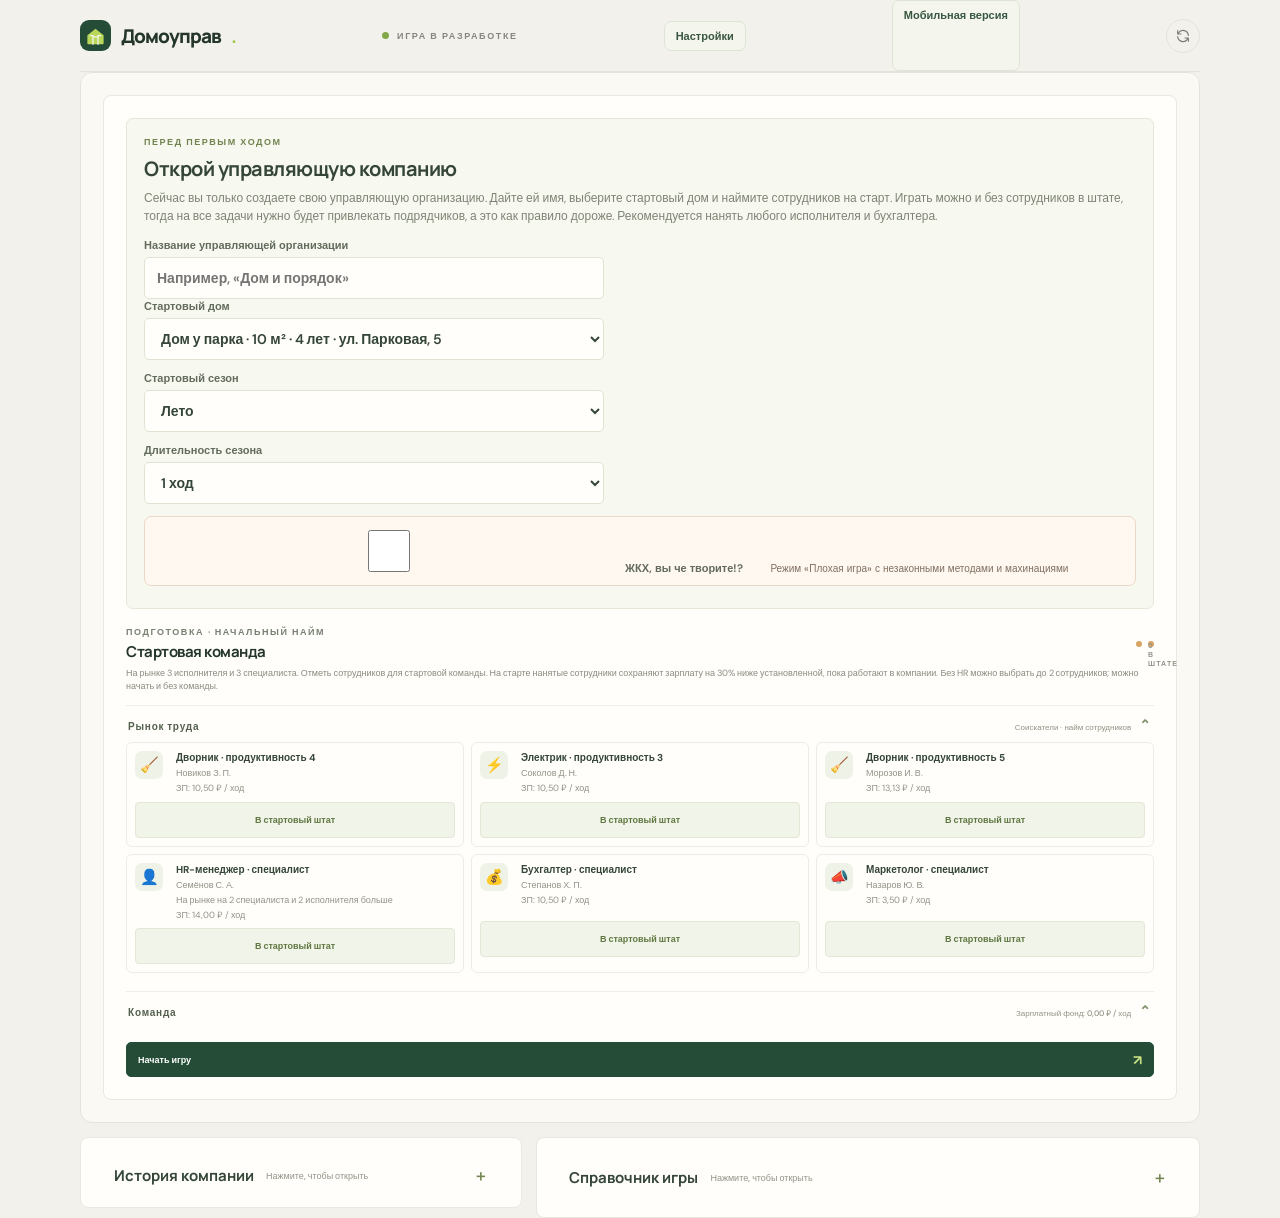
==== commit fb096239: "Add files via upload" ====
--- a/index.html
+++ b/index.html
@@ -1,141 +1,143 @@
-<!doctype html>
-<html lang="ru">
-<head>
-  <meta charset="utf-8">
-  <meta name="viewport" content="width=device-width, initial-scale=1">
-  <meta name="theme-color" content="#f3f1eb">
-  <title>Домоуправ — настольная экономическая игра</title>
-  <link rel="preconnect" href="https://fonts.googleapis.com">
-  <link rel="preconnect" href="https://fonts.gstatic.com" crossorigin>
-  <link href="https://fonts.googleapis.com/css2?family=DM+Sans:wght@400;500;600;700&family=Manrope:wght@400;500;600;700;800&display=swap" rel="stylesheet">
-  <link rel="stylesheet" href="style.css">
-</head>
-<body>
-  <div class="game-shell">
-    <header class="topbar">
-      <a class="brand" href="#" aria-label="Домоуправ">
-        <span class="brand-mark" aria-hidden="true"><svg viewBox="0 0 40 40" fill="none"><path d="M7 19.5 20 9l13 10.5v13a1.5 1.5 0 0 1-1.5 1.5h-23A1.5 1.5 0 0 1 7 32.5v-13Z" fill="currentColor"/><path d="M16 34V22h8v12M12 20h4m8 0h4" stroke="#F7F6F1" stroke-width="2" stroke-linecap="round"/></svg></span>
-        <span id="company-name-label">Домоуправ</span><span class="brand-dot">.</span>
-      </a>
-      <div class="topbar-center"><span class="online-dot"></span> ИГРА В РАЗРАБОТКЕ</div>
-        <div class="sticky-finances"><div class="sticky-houses"><span aria-hidden="true">⌂</span>: <b id="sticky-house-count">1</b><span id="sticky-critical-houses" class="sticky-critical-houses" hidden>❗ <b id="sticky-critical-count">0</b></span></div><div class="sticky-prior-expenses"><strong>Расходы за прошлый сезон</strong><small>БО: <span id="sticky-prior-upkeep">−0,00 ₽</span></small><small>ЗП: <span id="sticky-prior-salaries">−0,00 ₽</span></small><small>Штрафы: <span id="sticky-prior-fines">−0,00 ₽</span></small><small>Возмещение ущерба: <span id="sticky-prior-compensation">−0,00 ₽</span></small><small>Решение проблем: <span id="sticky-prior-repairs">−0,00 ₽</span></small></div><div class="sticky-income"><strong>Приход за прошлый сезон: <span id="sticky-income-total">+0,00 ₽</span></strong><small>Содержание: <span id="sticky-collection-income">+0,00 ₽</span></small><small>Платные заявки: <span id="sticky-paid-income">+0,00 ₽</span></small></div><div class="sticky-balance"><span>БЮДЖЕТ КОМПАНИИ</span><b id="sticky-capital-value">100,00 ₽</b><div class="sticky-breakdown"><strong>Предстоящие расходы: <span id="sticky-expense-total">−30,00 ₽</span></strong><small>БО: <span id="sticky-upkeep-value">−30,00 ₽</span></small><small>ЗП: <span id="sticky-payroll-value">−0,00 ₽</span></small></div></div></div>
-      <button class="icon-button" id="reset-button" type="button" aria-label="Начать заново" title="Начать заново"><svg viewBox="0 0 24 24" fill="none"><path d="M20 11a8 8 0 0 0-14.5-4L4 9m0 0V4m0 5h5m-5 4a8 8 0 0 0 14.5 4L20 15m0 0v5m0-5h-5" stroke="currentColor" stroke-width="1.7" stroke-linecap="round" stroke-linejoin="round"/></svg></button>
-    </header>
-    <div id="sticky-turn-status" class="sticky-turn-status" aria-live="polite"><span id="sticky-season-value">Лето · год 1</span><b id="sticky-phase-value">Подготовка к игре</b></div>
-
-    <main>
-      <section class="hero">
-        <div>
-          <p class="eyebrow"><span class="eyebrow-line"></span> ЭКОНОМИЧЕСКАЯ СТРАТЕГИЯ</p>
-          <h1>Управляй домом.<br><span>Решай по делу.</span></h1>
-          <p class="hero-copy">Каждый сезон — новые заявки. Распоряжайся капиталом с умом: от твоих решений зависит, как долго продержится твоя управляющая компания.</p>
-        </div>
-        <div class="hero-building" aria-hidden="true">
-          <div class="sun"></div><div class="building-shadow"></div>
-          <div class="building-art"><div class="roof"></div><div class="building-body"><div class="building-cap"></div><div class="windows"><i></i><i></i><i></i><i></i><i></i><i></i><i></i><i></i><i></i><i></i><i></i><i></i></div><div class="entry"></div></div><div class="building-base"></div></div>
-          <div class="ground"></div><div class="hero-caption"><span class="caption-line"></span> ТВОЯ ПЕРВАЯ УПРАВЛЯЮЩАЯ КОМПАНИЯ</div>
-        </div>
-      </section>
-
-      <section class="dashboard" aria-label="Игровое поле">
-        <div class="dashboard-heading"><div><p class="section-label">ТЕКУЩАЯ СИТУАЦИЯ</p><h2>Дела компании</h2></div><div class="turn-pill"><span class="turn-icon">↗</span><span id="turn-label">ХОД 1</span></div></div>
-        <section class="timeline-panel" aria-label="Годовой таймлайн"><div class="timeline-title"><div><p class="section-label">КАЛЕНДАРЬ УПРАВЛЕНИЯ</p><h2 id="timeline-year">Год 1</h2></div><span class="phase-badge" id="phase-label">Подготовка к игре</span></div><div class="season-track" id="season-track"></div><div class="phase-track"><span class="phase-step active" data-phase="preparation">0 · Подготовка</span><span class="phase-step" data-phase="staffing">1 · Менеджмент</span><span class="phase-step" data-phase="inspection">2 · Осмотр</span><span class="phase-step" data-phase="problems">3 · Проблемы</span><span class="phase-step" data-phase="drawing">4 · Приём заявок</span><span class="phase-step" data-phase="resolving">5 · Распределение</span><span class="phase-step" data-phase="legal">6 · Специалисты</span><span class="phase-step" data-phase="payroll">7 · Зарплаты</span><span class="phase-step" data-phase="collection">8 · Сборы</span><span class="phase-step" data-phase="annualReport">9 · Годовой отчёт</span><span class="phase-step" data-phase="bankruptcy">10 · Банкротство</span></div></section>
-        <section id="bankruptcy-panel" class="bankruptcy-panel" hidden></section>
-        <section id="inspection-panel" class="inspection-panel" hidden></section>
-        <div class="stats-grid">
-          <article class="stat-card finance-summary"><div class="stat-top"><span>ФИНАНСЫ</span><span class="stat-symbol ruble">₽</span></div><div class="finance-line budget-line"><span>Бюджет</span><b class="stat-value" id="capital-value">100,00 <span>₽</span></b></div><div class="capital-bar"><div id="capital-bar-fill"></div></div><div class="finance-line"><span>Сбор за ход</span><b class="stat-value" id="income-value">100,00 <span>₽</span></b></div><div class="finance-line"><span>Общая собираемость</span><b class="stat-value" id="collection-value">—</b></div><div class="finance-line debt-finance-line"><span>Долги жителей</span><div class="stat-value" id="house-debt-value">0,00 ₽</div></div><div class="finance-line"><span>Базовое обслуживание</span><b class="stat-value" id="upkeep-value">30,00 <span>₽</span></b></div><div class="finance-line"><span>Зарплаты</span><b class="stat-value" id="payroll-value">0,00 <span>₽</span></b></div></article>
-          <article class="stat-card portfolio-summary"><div class="stat-top"><span>ПОРТФЕЛЬ</span><span class="stat-symbol">⌂</span></div><div class="summary-metric"><span>Обслуживаемая площадь</span><b class="stat-value" id="area-value">10 <span>м²</span></b></div><div class="summary-metric"><span>Средний тариф</span><b class="stat-value" id="portfolio-tariff-value">10,00 ₽ / м²</b></div><div class="summary-submetric">Домов в управлении: <b id="houses-value">1 <span>дом</span></b></div></article>
-          <article class="stat-card reputation-summary"><div class="stat-top"><span>РЕПУТАЦИЯ</span><span class="stat-symbol">✦</span></div><div class="stat-value reputation-value" id="reputation-value">+1</div><div class="summary-metric"><span>Отменённые заявки</span><b class="stat-value" id="cancelled-value">0 <span>заявок</span></b></div><div class="reputation-rules"><b>Влияют на репутацию:</b><span>Стартовое значение: +1</span><span>+1 · год без долгов</span><span>+1 · нет отмен за год</span><span>+1 · устранены все проблемы категории</span><span>−1 · каждые 3 отмены в год</span><span>−1 · увольнение без последней зарплаты</span><span>−1 · за каждую нерешённую аварию в конце года</span><span>−2 · изъятие аварийного дома</span><span>Новая УК после банкротства: −1</span></div></article>
-        </div>
-        <section class="penalties-panel"><div class="panel-heading"><div><p class="section-label">ОТДЕЛЬНЫЙ РАСЧЁТ</p><h2>Штрафы и компенсации</h2></div><div class="penalties-header-actions"><span class="penalty-total" id="penalties-summary">Обязательства: 0,00 ₽</span><button class="penalty-toggle-button" id="toggle-paid-penalties" type="button" hidden>Показать оплаченные</button></div></div><div class="penalties-list" id="penalties-list"></div></section>
-        <details id="real-estate-market" class="real-estate-market"><summary><span>Рынок недвижимости</span><small>Новые дома через ОСС · 1 раз за ход</small></summary><div id="real-estate-list" class="real-estate-list"></div></details>
-        <section class="managed-homes-block" aria-labelledby="managed-homes-heading"><div class="managed-homes-heading"><p class="section-label">ПОРТФЕЛЬ УК</p><h2 id="managed-homes-heading">Дома в управлении</h2></div><div id="house-card" class="house-card" aria-label="Карточки домов"></div></section>
-
-        <section class="market-panel" id="market-panel">
-          <div class="preparation-controls" id="preparation-controls" hidden><p class="section-label">ПЕРЕД ПЕРВЫМ ХОДОМ</p><h2>Открой управляющую компанию</h2><p>Сейчас вы только создаете свою управляющую организацию. Дайте ей имя, выберите стартовый дом и наймите сотрудников на старт. Играть можно и без сотрудников в штате, тогда на все задачи нужно будет привлекать подрядчиков, а это как правило дороже. Рекомендуется нанять любого исполнителя и бухгалтера.</p><label for="company-name-input">Название управляющей организации</label><input id="company-name-input" type="text" maxlength="36" autocomplete="organization" placeholder="Например, «Дом и порядок»"><label for="starting-house-select">Стартовый дом</label><select id="starting-house-select"></select></div>
-          <div class="panel-heading"><div><p class="section-label" id="market-kicker">НАЧАЛО ХОДА · НАЙМ И УВОЛЬНЕНИЕ</p><h2 id="market-heading">Рынок труда</h2></div><span class="deck-badge"><span></span> <span id="staff-count">0 В ШТАТЕ</span></span></div>
-          <p class="market-copy" id="market-copy">Рынок предлагает исполнителей и специалистов. Без HR-менеджера за ход можно нанять двух сотрудников.</p>
-          <div class="market-grid" id="market-list"></div>
-          <div class="team-heading"><span>КОМАНДА</span><span id="team-payroll">Зарплатный фонд: 0,00 ₽ / ход</span></div>
-          <div class="team-list" id="team-list"></div>
-          <button class="primary-button preparation-start preparation-confirm" id="confirm-preparation-button" type="button"><span>Начать игру</span><span class="button-arrow">↗</span></button>
-        </section>
-
-        <section id="annual-report" class="annual-report" hidden></section>
-        <details id="oss-history-disclosure" class="oss-history-disclosure" hidden><summary>История ОСС</summary><div id="oss-history-list"></div></details>
-        <div class="turn-layout">
-          <section class="requests-panel"><div class="panel-heading"><div><p class="section-label">ПОВЕСТКА ДНЯ</p></div><span class="deck-badge"><span></span> КОЛОДА</span></div>
-            <section id="oss-agenda-panel" class="oss-agenda-panel" hidden><div class="oss-agenda-heading"><span class="oss-agenda-icon">◉</span><h2>ОСС и гарантия</h2></div><div id="oss-phase-actions" class="oss-phase-actions"></div></section>
-            <section id="problem-panel" class="problem-panel" hidden></section>
-            <section id="legal-panel" class="legal-panel" hidden></section>
-            <details id="penalties-compact-disclosure" class="penalties-panel penalties-compact agenda-disclosure" open><summary class="agenda-disclosure-summary"><span class="disclosure-title">Штрафы и компенсации</span><span id="compact-penalty-total" class="disclosure-total">К выплате: 0,00 ₽</span><span id="compact-penalty-contestable" class="disclosure-contestable">Можно оспорить: 0,00 ₽</span><span id="compact-penalty-marker" class="disclosure-alert disclosure-alert-green" hidden>!</span><span class="disclosure-chevron" aria-hidden="true">⌄</span></summary><div class="penalties-list" id="penalties-list-compact"></div></details>
-            <details id="requests-disclosure" class="requests-disclosure agenda-disclosure" open><summary class="agenda-disclosure-summary request-disclosure-summary"><span class="disclosure-title">Заявки жителей</span><span class="request-count" id="request-count">0 активных</span><span class="request-breakdown" id="request-count-breakdown">Аварийные: 0 · Обычные: 0 · Платные: 0</span><span id="request-damage-marker" class="disclosure-alert disclosure-alert-red" hidden>!</span><span class="disclosure-chevron" aria-hidden="true">⌄</span></summary><div id="requests-list" class="requests-list"><div class="empty-state"><div class="empty-icon">↘</div><div><strong>Новый день начинается</strong><p>Открой заявки, чтобы узнать, что случилось в доме.</p></div></div></div><div class="panel-footer"><span id="requests-hint">На этот ход положено 2 заявки</span><span class="footer-dots"><i></i><i></i><i></i></span></div></details>
-          </section>
-          <aside class="actions-panel"><div class="actions-heading"><p class="section-label">ТВОЙ ХОД</p><span class="round-number" id="round-number">01</span></div><h2 id="action-title">С чего начнём?</h2><p class="action-copy" id="action-copy">Разбери входящие заявки. Каждое решение стоит денег, а на кону — репутация компании.</p>
-            <div class="action-buttons"><button class="primary-button" id="draw-button" type="button" hidden><span>Принять заявки</span><span class="button-arrow">↗</span></button><button class="primary-button" id="end-turn-button" type="button" disabled><span>Продолжить</span><span>→</span></button></div>
-            <div class="rules-note"><span class="note-icon">i</span><p>В конце хода выплачиваются зарплаты, БО и собирается доля платежей по случайной <b>собираемости.</b></p></div>
-            <section class="phase-guide"><p class="section-label">ЭТАПЫ ХОДА</p><ol><li data-guide-step="0"><span>1</span>Менеджмент сотрудников</li><li data-guide-step="1"><span>2</span>Сезонный осмотр · осень/весна</li><li data-guide-step="2"><span>3</span>Решение проблем</li><li data-guide-step="3"><span>4</span>Приём заявок</li><li data-guide-step="4"><span>5</span>Распределение заявок</li><li data-guide-step="5"><span>6</span>Задачи специалистам</li><li data-guide-step="6"><span>7</span>Выплата ЗП</li><li data-guide-step="7"><span>8</span>Сбор содержания</li></ol><p class="phase-guide-note">Осмотр пропускается летом и зимой. На этапе сбора содержания оплачивается базовое обслуживание и собираются платежи.</p></section>
-          </aside>
-        </div>
-        <section id="financial-infographic" class="financial-infographic" aria-label="Финансовые итоги"></section>
-      </section>
-      <div class="lower-reference-panels">
-      <details class="log-panel collapsible-panel"><summary><span>История компании</span><span class="collapse-hint">Нажмите, чтобы открыть</span></summary><div class="collapsible-content"><div class="log-heading"><h2>Последние события</h2><button id="clear-log-button" class="text-button" type="button">Очистить</button></div><div id="event-log" class="event-log"><div class="log-entry"><span class="log-marker"></span><span>Компания открыла первый дом под управлением.</span><time>ХОД 1</time></div></div></div></details>
-      <details class="staff-reference collapsible-panel" aria-label="Справочник сотрудников и заявок">
-        <summary>Справочник игры <span class="collapse-hint">Нажмите, чтобы открыть</span></summary>
-        <div class="reference-content"><div class="reference-grid">
-          <table class="reference-table"><caption>Роли сотрудников</caption><thead><tr><th>Роль</th><th>Функции</th></tr></thead><tbody>
-            <tr><td>Юрист</td><td>ЮС 1–3: взыскивает 20/30/40 ₽ долга за сезон и оспаривает штрафы/компенсации со снижением 10–30%, 20–45% или 30–60% (шанс 50%).</td></tr>
-            <tr><td>Бухгалтер</td><td>Сохраняет задолженность жильцов за прошлые периоды для последующего взыскания.</td></tr>
-            <tr><td>HR-менеджер</td><td>Снимает лимит найма, вводит двухходовой испытательный срок с половинной зарплатой и уменьшает премию за переработку вдвое.</td></tr>
-            <tr><td>Инженер</td><td>При осмотрах осенью и весной уменьшает число выявленных проблем на одну.</td></tr>
-            <tr><td>Сантехник</td><td>Выполняет заявки категории «Сантехника»; продуктивность 3 трудозатраты за ход.</td></tr>
-            <tr><td>Электрик</td><td>Выполняет заявки категории «Электрика»; продуктивность 3 трудозатраты за ход.</td></tr>
-            <tr><td>Разнорабочий</td><td>Выполняет заявки категории «Общестрой»; продуктивность 5 трудозатрат за ход.</td></tr>
-            <tr><td>Дворник</td><td>Выполняет заявки категории «Уборка»; продуктивность 4 трудозатраты за ход.</td></tr>
-          </tbody></table>
-          <table class="reference-table"><caption>Типы заявок</caption><thead><tr><th>Тип</th><th>Описание</th></tr></thead><tbody>
-            <tr><td>Обычная</td><td>Стандартная заявка жильцов; её можно отменить или выполнить сотрудником/подрядчиком.</td></tr>
-            <tr><td>Аварийная</td><td>Срочная заявка, которую нельзя отменить.</td></tr>
-            <tr><td>Аварийная с ущербом</td><td>Нельзя отменить; создаёт отдельную компенсацию ущерба, выплачиваемую через блок штрафов и компенсаций.</td></tr>
-            <tr><td>Платная</td><td>При выполнении приносит доход и расходует продуктивность; материалы не требуются.</td></tr>
-          </tbody></table>
-          <table class="reference-table"><caption>Основные механики</caption><thead><tr><th>Механика</th><th>Описание</th></tr></thead><tbody>
-            <tr><td>Год и сезоны</td><td>Ход длится сезон. Порядок: менеджмент, осмотр осенью/весной, решение проблем, заявки, распределение, задачи юристам, зарплаты, сбор содержания.</td></tr>
-            <tr><td>Старт и найм</td><td>В подготовке можно начать без сотрудников. Рынок предлагает 3 исполнителей и 3 специалистов. Без HR за ход нанимают до 2 человек; с HR лимита нет.</td></tr>
-            <tr><td>Испытательный срок</td><td>С HR нанятый сотрудник получает половину ЗП два хода, его можно уволить без последней зарплаты; премия за переработку вдвое меньше.</td></tr>
-            <tr><td>Заявки</td><td>На дом поступает 2 заявки за ход. Нерешённые переносятся. Обычные можно отменить; аварийные нельзя. Платные при выполнении приносят доход.</td></tr>
-            <tr><td>Исполнители</td><td>Один сотрудник работает только по своей категории. Превышение продуктивности требует премии; отказ от премии делает сотрудника недовольным на следующий ход.</td></tr>
-            <tr><td>Подрядчики</td><td>Заявку можно выполнить только целиком. Подрядная стоимость: зарплата специалиста по категории + материалы + 10 ₽. Платные заявки не требуют материалов.</td></tr>
-            <tr><td>Базовое обслуживание</td><td>Каждый сезон дом платит БО независимо от заявок. В конце сезона определяется собираемость и начисляется долг.</td></tr>
-            <tr><td>Сезонный осмотр</td><td>Осенью и весной вытягивается 0–2 проблемы. Инженер уменьшает число карт на одну. Каждая карта проблемы создаёт одну аварийную заявку при приёме заявок; 30% шанс получить ущерб.</td></tr>
-            <tr><td>Ремонт проблем</td><td>Для полного ремонта сначала покупаются материалы. Затем подрядчик выполняет оставшиеся работы за отдельную плату либо штатные исполнители закрывают трудозатраты по категориям; частичный прогресс сохраняется между сезонами. Устранение проблемы не закрывает связанные аварийные заявки.</td></tr>
-            <tr><td>Юрист</td><td>Каждый юрист выполняет одно поручение за сезон. ЮС 1/2/3: взыскать до 20/30/40 ₽ или с шансом 50% снизить штраф/компенсацию на 10–30%/20–45%/30–60%.</td></tr><tr><td>Аварийный дом</td><td>Если суммарный износ любой категории достиг 100%, даётся дополнительный год на ремонт. Если к его концу износ не снижен ниже 100%, дом изымается; репутация −2.</td></tr>
-            <tr><td>Долги и бухгалтер</td><td>Бухгалтер суммирует долги жителей за периоды. Без бухгалтера учитывается только долг последнего периода.</td></tr>
-            <tr><td>ОСС</td><td>Капремонт: результат S/5 × d6 + специалисты + число проблем категории; порог S/2 + 1. Изменение тарифа на X проводится отдельно для каждого дома в годовом отчёте: результат S/5 × d6 + специалисты + репутация; порог S/2 + отменённые заявки этого дома × 2 + X. Тариф не может быть ниже 0. При успешном капремонте проблемы категории и их заявки устраняются, а категория получает гарантию на 3 года.</td></tr>
-            <tr><td>ОСС «Новый дом»</td><td>Один раз за ход можно провести голосование за объект из свёрнутого рынка недвижимости. Результат: S выбранного дома / 5 × d6 + репутация + специалисты. Порог: S / 2 + отменённые заявки игрока за всё время. При успехе дом входит в портфель, а заявки, проблемы, штрафы и компенсации показывают адрес дома.</td></tr>
-            <tr><td>Возраст и гарантия дома</td><td>На осмотре к случайному числу карт добавляется 1 за каждые полные 3 года возраста после первых трёх. Для гарантийного суда нужен юрист и пошлина 50 ₽. Дом младше 3 лет покрывает все проблемы; в течение 3 лет после ОСС капремонта покрываются новые проблемы этой категории. ЮС 1/2/3 даёт шанс суда 30%/50%/90%. Успешный иск устраняет покрытые проблемы и связанные аварийные заявки, а компенсации ущерба оплачивает застройщик.</td></tr>
-            <tr><td>Годовой отчёт</td><td>Обычные незакрытые заявки отменяются. Аварийные остаются на доме; каждая снижает репутацию на 1.</td></tr>
-            <tr><td>Банкротство</td><td>При балансе −500 ₽ компания банкротится: сотрудники распускаются, дома теряются, долги списываются. Новая УК начинает с репутацией −1.</td></tr>
-            <tr><td>Штрафы и ущерб</td><td>Штраф трудовой инспекции равен тройной зарплате и возникает с вероятностью 0–50% при увольнении без последней зарплаты. Компенсации за ущерб оплачиваются отдельно.</td></tr>
-            <tr><td>Собираемость</td><td>Каждый сезон случайно выбирается значение от 20% до 100%; неоплаченная часть содержания становится долгом жителей.</td></tr>
-          </tbody></table>
-          <table class="reference-table roster-reference"><caption>Сотрудники рынка: роль, ФИО, продуктивность и ожидаемая ЗП</caption><thead><tr><th>Роль</th><th>ФИО</th><th>Продуктивность / ЮС</th><th>Ожидаемая ЗП</th></tr></thead><tbody id="employee-roster-reference"></tbody></table>
-          <table class="reference-table"><caption>Дома в колоде</caption><thead><tr><th>Дом</th><th>Адрес</th><th>Площадь</th></tr></thead><tbody>
-            <tr><td>Дом на Садовой</td><td>ул. Садовая, 12</td><td>8 м²</td></tr>
-            <tr><td>Дом у парка</td><td>ул. Парковая, 5</td><td>10 м²</td></tr>
-            <tr><td>Дом на Речной</td><td>наб. Речная, 8</td><td>12 м²</td></tr>
-            <tr><td>Дом на площади</td><td>пл. Центральная, 3</td><td>15 м²</td></tr>
-            <tr><td>Дом у вокзала</td><td>ул. Вокзальная, 21</td><td>20 м²</td></tr>
-          </tbody></table>
-        </div></div>
-      </details>
-      </div>
-    </main>
-    <footer><span>ДОМОУПРАВ <span class="footer-year">· БАЗОВЫЙ ПРОТОТИП</span></span><span>Каждый дом начинается с хорошего управления.</span></footer>
-  </div>
-  <div class="toast" id="toast" role="status" aria-live="polite"></div>
-  <script src="game-config.js"></script>
-  <script src="game.js"></script>
-</body>
-</html>
+<!doctype html>
+<html lang="ru">
+<head>
+  <meta charset="utf-8">
+  <meta name="viewport" content="width=device-width, initial-scale=1">
+  <meta name="theme-color" content="#f3f1eb">
+  <title>Домоуправ — настольная экономическая игра</title>
+  <link rel="preconnect" href="https://fonts.googleapis.com">
+  <link rel="preconnect" href="https://fonts.gstatic.com" crossorigin>
+  <link href="https://fonts.googleapis.com/css2?family=DM+Sans:wght@400;500;600;700&family=Manrope:wght@400;500;600;700;800&display=swap" rel="stylesheet">
+  <link rel="stylesheet" href="style.css">
+</head>
+<body>
+  <div class="game-shell">
+    <header class="topbar">
+      <a class="brand" href="#" aria-label="Домоуправ">
+        <span class="brand-mark" aria-hidden="true"><svg viewBox="0 0 40 40" fill="none"><path d="M7 19.5 20 9l13 10.5v13a1.5 1.5 0 0 1-1.5 1.5h-23A1.5 1.5 0 0 1 7 32.5v-13Z" fill="currentColor"/><path d="M16 34V22h8v12M12 20h4m8 0h4" stroke="#F7F6F1" stroke-width="2" stroke-linecap="round"/></svg></span>
+        <span id="company-name-label">Домоуправ</span><span class="brand-dot">.</span>
+      </a>
+      <div class="topbar-center"><span class="online-dot"></span> ИГРА В РАЗРАБОТКЕ</div>
+      <a class="settings-link" href="settings.html">Настройки</a><a class="mobile-version-link" href="mobile.html">Мобильная версия</a>
+        <div class="sticky-finances"><div class="sticky-houses"><span aria-hidden="true">⌂</span>: <b id="sticky-house-count">1</b><span id="sticky-critical-houses" class="sticky-critical-houses" hidden>❗ <b id="sticky-critical-count">0</b></span></div><div class="sticky-season-summary"><b class="season-net" id="sticky-season-net">+0,00 ₽</b><strong>Сводка за прошлый ход</strong><small>Приход: <span id="sticky-income-total">+0,00 ₽</span></small><small>Расход: <span id="sticky-prior-expense-total">−0,00 ₽</span></small></div><div class="sticky-balance"><div class="sticky-account-heading"><span>БЮДЖЕТ</span><b id="sticky-capital-value">100,00 ₽</b></div><div class="sticky-breakdown"><strong>Предстоящие расходы: <span id="sticky-expense-total">−30,00 ₽</span></strong><strong>Предстоящий доход: <span id="sticky-upcoming-income">+100,00 ₽</span></strong><strong>Склад: <span id="sticky-material-stock">0 шт.</span></strong></div></div><div class="sticky-balance founder-sticky-balance" id="founder-account-block" hidden><div class="sticky-account-heading"><span>СЧЁТ УЧРЕДИТЕЛЯ</span><b id="founder-account-value">0,00 ₽</b></div><div class="sticky-breakdown founder-loan-sticky-summary" id="founder-loan-sticky-summary" hidden><strong>Предстоящие выплаты</strong><small>Кредитный платёж: <span id="founder-loan-sticky-payment">−0,00 ₽</span></small></div></div></div><button class="icon-button" id="reset-button" type="button" aria-label="Начать заново" title="Начать заново"><svg viewBox="0 0 24 24" fill="none"><path d="M20 11a8 8 0 0 0-14.5-4L4 9m0 0V4m0 5h5m-5 4a8 8 0 0 0 14.5 4L20 15m0 0v5m0-5h-5" stroke="currentColor" stroke-width="1.7" stroke-linecap="round" stroke-linejoin="round"/></svg></button>
+    </header>
+    <div id="sticky-turn-status" class="sticky-turn-status" aria-live="polite"><span id="sticky-season-value">Лето · год 1</span><b id="sticky-phase-value">Подготовка к игре</b></div>
+
+    <main>
+      <section class="hero">
+        <div>
+          <p class="eyebrow"><span class="eyebrow-line"></span> ЭКОНОМИЧЕСКАЯ СТРАТЕГИЯ</p>
+          <h1>Управляй домом.<br><span>Решай по делу.</span></h1>
+          <p class="hero-copy">Каждый сезон — новые заявки. Распоряжайся капиталом с умом: от твоих решений зависит, как долго продержится твоя управляющая компания.</p>
+        </div>
+        <div class="hero-building" aria-hidden="true">
+          <div class="sun"></div><div class="building-shadow"></div>
+          <div class="building-art"><div class="roof"></div><div class="building-body"><div class="building-cap"></div><div class="windows"><i></i><i></i><i></i><i></i><i></i><i></i><i></i><i></i><i></i><i></i><i></i><i></i></div><div class="entry"></div></div><div class="building-base"></div></div>
+          <div class="ground"></div><div class="hero-caption"><span class="caption-line"></span> ТВОЯ ПЕРВАЯ УПРАВЛЯЮЩАЯ КОМПАНИЯ</div>
+        </div>
+      </section>
+
+      <section class="dashboard" aria-label="Игровое поле">
+        <div class="dashboard-heading"><div><p class="section-label">ТЕКУЩАЯ СИТУАЦИЯ</p><h2>Дела компании</h2></div><div class="turn-pill"><span class="turn-icon">↗</span><span id="turn-label">ХОД 1</span></div></div>
+        <section class="timeline-panel" aria-label="Годовой таймлайн"><div class="timeline-title"><div><p class="section-label">КАЛЕНДАРЬ УПРАВЛЕНИЯ</p><h2 id="timeline-year">Год 1</h2></div><span class="phase-badge" id="phase-label">Подготовка к игре</span></div><div class="season-track" id="season-track"></div><div class="phase-track"><span class="phase-step active" data-phase="preparation">0 · Подготовка</span><span class="phase-step" data-phase="staffing">1 · Менеджмент</span><span class="phase-step" data-phase="inspection">2 · Осмотр</span><span class="phase-step" data-phase="problems">3 · Проблемы</span><span class="phase-step" data-phase="drawing">4 · Приём заявок</span><span class="phase-step" data-phase="resolving">5 · Распределение</span><span class="phase-step" data-phase="legal">6 · Специалисты</span><span class="phase-step" data-phase="payroll">7 · Зарплаты</span><span class="phase-step" data-phase="collection">8 · Сборы</span><span class="phase-step" data-phase="annualReport">9 · Годовой отчёт</span><span class="phase-step" data-phase="bankruptcy">10 · Банкротство</span></div></section>
+        <section id="bankruptcy-panel" class="bankruptcy-panel" hidden></section>
+        <section id="inspection-panel" class="inspection-panel" hidden></section>
+        <div class="stats-grid">
+          <article class="stat-card finance-summary"><div class="stat-top"><span>ФИНАНСЫ</span><span class="stat-symbol ruble">₽</span></div><div class="finance-line budget-line"><span>Бюджет</span><b class="stat-value" id="capital-value">100,00 <span>₽</span></b></div><div class="capital-bar"><div id="capital-bar-fill"></div></div><div class="finance-line"><span>Сбор за ход</span><b class="stat-value" id="income-value">100,00 <span>₽</span></b></div><div class="finance-line"><span>Общая собираемость</span><b class="stat-value" id="collection-value">—</b></div><div class="finance-line"><span>Базовое обслуживание</span><b class="stat-value" id="upkeep-value">30,00 <span>₽</span></b></div><div class="finance-line"><span>Зарплаты</span><b class="stat-value" id="payroll-value">0,00 <span>₽</span></b></div><div class="finance-line finance-subtotal"><span>Расходы</span><b class="stat-value" id="operating-expenses-value">30,00 ₽</b></div><div class="finance-line expected-change-line"><span>Ожидаемое изменение</span><b class="stat-value" id="expected-change-value">+70,00 ₽</b></div><div class="finance-line debt-finance-line"><span>Долги жителей</span><div class="stat-value" id="house-debt-value">0,00 ₽</div></div></article>
+          <article class="stat-card portfolio-summary"><div class="stat-top"><span>ПОРТФЕЛЬ</span><span class="stat-symbol">⌂</span></div><div class="summary-metric"><span>Обслуживаемая площадь</span><b class="stat-value" id="area-value">10 <span>м²</span></b></div><div class="summary-metric"><span>Средний тариф</span><b class="stat-value" id="portfolio-tariff-value">10,00 ₽ / м²</b></div><div class="summary-submetric">Домов в управлении: <b id="houses-value">1 <span>дом</span></b></div><div class="portfolio-materials"><strong>Материальная база</strong><b id="material-stock-value">0 ед.</b><small>Себестоимость: <span id="material-cost-price">2,00 ₽/ед.</span> · сумма: <span id="material-total-cost-price">0,00 ₽</span></small><small>Рыночная цена: <span id="material-market-price">4,00 ₽/ед.</span> · сумма: <span id="material-total-market-price">0,00 ₽</span></small></div></article>
+          <article class="stat-card reputation-summary"><div class="stat-top"><span>РЕПУТАЦИЯ</span><span class="stat-symbol">✦</span></div><div class="stat-value reputation-value" id="reputation-value">+1</div><div class="summary-metric"><span>Отменённые заявки</span><b class="stat-value" id="cancelled-value">0 <span>заявок</span></b></div><div class="reputation-rules"><b>Влияют на репутацию:</b><span>Стартовое значение: +1</span><span>+1 · год без долгов</span><span>+1 · нет отмен за год</span><span>+1 · устранены все проблемы категории</span><span>+1 · за каждого маркетолога в годовом отчёте</span><span>+3 · дополнительный годовой бонус маркетолога</span><span>+1 · бонусный маркетолог за ход без просрочек</span><span>−1 · каждые 5 штрафных единиц отмен: обычная = 1, повторная = 2</span><span>−1 · увольнение без последней зарплаты</span><span>−2 · изъятие аварийного дома</span><span>Новая УК после банкротства: −1</span></div></article>
+        </div>
+        <section id="founder-panel" class="founder-panel" hidden><div class="panel-heading"><div><p class="section-label">РЕЖИМ «ПЛОХАЯ ИГРА»</p><h2>Учредитель</h2></div><span class="founder-panel-balance">Личный счёт: <b id="founder-panel-balance">0,00 ₽</b></span></div><div class="founder-tools"><article class="founder-tool"><h3>Вывести из бюджета</h3><label for="withdraw-amount">Сумма вывода, ₽</label><input id="withdraw-amount" class="account-amount-input" type="number" min="0.01" step="0.01" aria-label="Сумма вывода на счёт учредителя"><button type="button" class="withdraw-toggle" id="withdraw-toggle">Вывести средства</button><small>Комиссия 40%</small></article><article class="founder-tool"><h3>Репутация</h3><p>Стоимость одной единицы — 20 ₽.</p><button type="button" class="buy-reputation-button" id="buy-reputation-button">Купить +1 репутацию · 20 ₽</button></article><article class="founder-tool"><h3>Перевести в бюджет</h3><label for="founder-transfer-amount">Сумма перевода, ₽</label><input id="founder-transfer-amount" class="account-amount-input" type="number" min="0.01" step="0.01" aria-label="Сумма перевода в бюджет"><button type="button" class="founder-transfer-toggle" id="founder-transfer-button">Перевести в бюджет</button><small>Без комиссии</small></article><section class="founder-loan-panel" id="founder-loan-panel"><strong>Кредит учредителя</strong><label>Сумма: <b id="founder-loan-amount-value">100 ₽</b><input id="founder-loan-amount" type="range" min="100" max="1000" step="10" value="100"></label><label>Срок: <b id="founder-loan-years-value">1 год</b><input id="founder-loan-years" type="range" min="1" max="10" step="1" value="1"></label><small>33% годовых · ежемесячный платёж: <b id="founder-loan-payment">—</b></small><button type="button" id="founder-loan-button">Взять кредит</button><div id="founder-loan-status" class="founder-loan-status"></div></section></div></section>
+        <section class="penalties-panel"><div class="panel-heading"><div><h2>Суды и обязательства</h2></div><div class="penalties-header-actions"><span class="penalty-total" id="penalties-summary">Обязательства: 0,00 ₽</span><button class="penalty-toggle-button" id="toggle-paid-penalties" type="button" hidden>Показать оплаченные</button><button class="penalty-toggle-button" id="toggle-writtenoff-penalties" type="button" hidden>Показать списанные</button><button class="penalty-toggle-button" id="toggle-completed-courts" type="button" hidden>Показать завершенные суды</button></div></div><div class="penalties-list" id="penalties-list"></div></section>
+        <details id="real-estate-market" class="real-estate-market"><summary><span>Рынок недвижимости</span><small>Новые дома через ОСС · 1 раз за ход</small></summary><div id="real-estate-list" class="real-estate-list"></div></details>
+        <details class="managed-homes-block" aria-labelledby="managed-homes-heading" open><summary class="managed-homes-heading"><span><p class="section-label">ПОРТФЕЛЬ УК</p><h2 id="managed-homes-heading">Дома в управлении</h2></span></summary><div id="house-card" class="house-card" aria-label="Карточки домов"></div></details>
+
+        <section class="market-panel" id="market-panel">
+          <div class="preparation-controls" id="preparation-controls" hidden><p class="section-label">ПЕРЕД ПЕРВЫМ ХОДОМ</p><h2>Открой управляющую компанию</h2><p>Сейчас вы только создаете свою управляющую организацию. Дайте ей имя, выберите стартовый дом и наймите сотрудников на старт. Играть можно и без сотрудников в штате, тогда на все задачи нужно будет привлекать подрядчиков, а это как правило дороже. Рекомендуется нанять любого исполнителя и бухгалтера.</p><label for="company-name-input">Название управляющей организации</label><input id="company-name-input" type="text" maxlength="36" autocomplete="organization" placeholder="Например, «Дом и порядок»"><label for="starting-house-select">Стартовый дом</label><select id="starting-house-select"></select><label for="starting-season-select">Стартовый сезон</label><select id="starting-season-select"><option value="0">Лето</option><option value="1">Осень</option><option value="2">Зима</option><option value="3">Весна</option></select><label for="season-duration-select">Длительность сезона</label><select id="season-duration-select"><option value="1">1 ход</option><option value="2">2 хода</option><option value="3">3 хода</option></select><label class="bad-game-toggle"><input id="bad-game-mode-checkbox" type="checkbox"> ЖКХ, вы че творите!? <small>Режим «Плохая игра» с незаконными методами и махинациями</small></label></div>
+          <div class="panel-heading"><div><p class="section-label" id="market-kicker">НАЧАЛО ХОДА · НАЙМ И УВОЛЬНЕНИЕ</p><h2 id="market-heading">Рынок труда</h2></div><span class="deck-badge"><span></span> <span id="staff-count">0 В ШТАТЕ</span></span></div>
+          <p class="market-copy" id="market-copy">Рынок предлагает исполнителей и специалистов. Без HR-менеджера за ход можно нанять двух сотрудников.</p>
+          <details class="staff-disclosure market-disclosure" id="market-disclosure" open><summary><span>Рынок труда</span><small>Соискатели · найм сотрудников</small></summary><div class="market-grid" id="market-list"></div></details>
+          <details class="staff-disclosure team-disclosure" id="team-disclosure" open><summary><span>Команда</span><small id="team-payroll">Зарплатный фонд: 0,00 ₽ / ход</small></summary><div class="team-list" id="team-list"></div></details>
+          <button class="primary-button preparation-start preparation-confirm" id="confirm-preparation-button" type="button"><span>Начать игру</span><span class="button-arrow">↗</span></button>
+        </section>
+
+        <section id="annual-report" class="annual-report" hidden></section><section id="bad-game-over" class="annual-report bad-game-over" hidden></section>
+        <details id="oss-history-disclosure" class="oss-history-disclosure" hidden><summary>История ОСС</summary><div id="oss-history-list"></div></details>
+        <div class="turn-layout">
+          <section class="requests-panel"><div class="panel-heading"><div><p class="section-label">ПОВЕСТКА ДНЯ</p></div><span class="deck-badge"><span></span> КОЛОДА</span></div>
+            <section id="oss-agenda-panel" class="oss-agenda-panel" hidden><div class="oss-agenda-heading"><span class="oss-agenda-icon">◉</span><h2>ОСС и гарантия</h2></div><div id="oss-phase-actions" class="oss-phase-actions"></div></section>
+            <section id="problem-panel" class="problem-panel" hidden></section>
+            <section id="legal-panel" class="legal-panel" hidden></section>
+            <details id="penalties-compact-disclosure" class="penalties-panel penalties-compact agenda-disclosure" open><summary class="agenda-disclosure-summary"><span class="disclosure-title">Суды и обязательства</span><span id="compact-penalty-total" class="disclosure-total">К выплате: 0,00 ₽</span><span id="compact-penalty-contestable" class="disclosure-contestable">Можно оспорить: 0,00 ₽</span><span id="compact-penalty-marker" class="disclosure-alert disclosure-alert-green" hidden>!</span><span class="disclosure-chevron" aria-hidden="true">⌄</span></summary><div class="penalties-list" id="penalties-list-compact"></div></details>
+            <details id="requests-disclosure" class="requests-disclosure agenda-disclosure" open><summary class="agenda-disclosure-summary request-disclosure-summary"><span class="disclosure-title">Заявки жителей</span><span class="request-count" id="request-count">0 активных</span><span class="request-breakdown" id="request-count-breakdown">Аварийные: 0 · Обычные: 0 · Платные: 0</span><span id="request-damage-marker" class="disclosure-alert disclosure-alert-red" hidden>!</span><span class="disclosure-chevron" aria-hidden="true">⌄</span></summary><div id="requests-list" class="requests-list"><div class="empty-state"><div class="empty-icon">↘</div><div><strong>Новый день начинается</strong><p>Открой заявки, чтобы узнать, что случилось в доме.</p></div></div></div><div class="panel-footer"><span id="requests-hint">На этот ход положено 2 заявки</span><span class="footer-dots"><i></i><i></i><i></i></span></div></details>
+          </section>
+          <aside class="actions-panel"><div class="actions-heading"><p class="section-label">ТВОЙ ХОД</p><span class="round-number" id="round-number">01</span></div><h2 id="action-title">С чего начнём?</h2><p class="action-copy" id="action-copy">Разбери входящие заявки. Каждое решение стоит денег, а на кону — репутация компании.</p>
+            <div class="action-buttons"><button class="primary-button" id="draw-button" type="button" hidden><span>Принять заявки</span><span class="button-arrow">↗</span></button><button class="primary-button" id="end-turn-button" type="button" disabled><span>Продолжить</span><span>→</span></button><div class="phase-required-expenses" id="phase-required-expenses" hidden></div><div class="game-over-action-message" id="game-over-action-message" role="status" hidden></div></div>
+            <div class="rules-note"><span class="note-icon">i</span><p>В конце хода выплачиваются зарплаты, БО и собирается доля платежей по случайной <b>собираемости.</b></p></div>
+            <section class="phase-guide"><p class="section-label">ЭТАПЫ ХОДА</p><ol><li data-guide-step="0"><span>1</span>Менеджмент сотрудников</li><li data-guide-step="1"><span>2</span>Сезонный осмотр · осень/весна</li><li data-guide-step="2"><span>3</span>Решение проблем</li><li data-guide-step="3"><span>4</span>Приём заявок</li><li data-guide-step="4"><span>5</span>Распределение заявок</li><li data-guide-step="5"><span>6</span>Задачи специалистам</li><li data-guide-step="6"><span>7</span>Выплата ЗП</li><li data-guide-step="7"><span>8</span>Сбор содержания</li></ol><p class="phase-guide-note">Осмотр пропускается летом и зимой. На этапе сбора содержания оплачивается базовое обслуживание и собираются платежи.</p></section>
+          </aside>
+        </div>
+        <section id="financial-infographic" class="financial-infographic" aria-label="Финансовые итоги"></section>
+      </section>
+      <div class="lower-reference-panels">
+      <details class="log-panel collapsible-panel"><summary><span>История компании</span><span class="collapse-hint">Нажмите, чтобы открыть</span></summary><div class="collapsible-content"><div class="log-heading"><h2>Последние события</h2><button id="clear-log-button" class="text-button" type="button">Очистить</button></div><div id="event-log" class="event-log"><div class="log-entry"><span class="log-marker"></span><span>Компания открыла первый дом под управлением.</span><time>ХОД 1</time></div></div></div></details>
+      <details class="staff-reference collapsible-panel" aria-label="Справочник сотрудников и заявок">
+        <summary>Справочник игры <span class="collapse-hint">Нажмите, чтобы открыть</span></summary>
+        <div class="reference-content"><div class="reference-grid">
+          <table class="reference-table"><caption>Роли сотрудников</caption><thead><tr><th>Роль</th><th>Функции</th></tr></thead><tbody>
+            <tr><td>Юрист</td><td>ЮС 1–3: взыскивает 20/30/40 ₽ долга за сезон и оспаривает штрафы и компенсации только в суде: снижение 10–30%, 20–45% или 30–60% (шанс 50%).</td></tr>
+            <tr><td>Бухгалтер</td><td>Сохраняет задолженность жильцов за прошлые периоды для последующего взыскания.</td></tr>
+            <tr><td>HR-менеджер</td><td>Снимает лимит найма, вводит двухходовой испытательный срок с половинной зарплатой и уменьшает премию за переработку вдвое.</td></tr>
+            <tr><td>Инженер</td><td>При осмотрах осенью и весной уменьшает число выявленных проблем на одну. На этапе задач специалистов может один раз за ход закупить материалы по себестоимости.</td></tr>
+            <tr><td>Сантехник</td><td>Выполняет заявки категории «Сантехника»; продуктивность 3 трудозатраты за ход.</td></tr>
+            <tr><td>Электрик</td><td>Выполняет заявки категории «Электрика»; продуктивность 3 трудозатраты за ход.</td></tr>
+            <tr><td>Разнорабочий</td><td>Выполняет заявки категории «Общестрой»; продуктивность 5 трудозатрат за ход.</td></tr>
+            <tr><td>Дворник</td><td>Выполняет заявки категории «Уборка»; продуктивность 4 трудозатраты за ход.</td></tr>
+          </tbody></table>
+          <table class="reference-table"><caption>Типы заявок</caption><thead><tr><th>Тип</th><th>Описание</th></tr></thead><tbody>
+            <tr><td>Обычная</td><td>Стандартная заявка жильцов; её можно отменить или выполнить сотрудником/подрядчиком.</td></tr>
+            <tr><td>Аварийная</td><td>Срочная заявка, которую нельзя отменить.</td></tr>
+            <tr><td>Аварийная с ущербом</td><td>Нельзя отменить; создаёт отдельную компенсацию ущерба, выплачиваемую через блок штрафов и компенсаций.</td></tr>
+            <tr><td>Платная</td><td>При выполнении приносит доход и расходует продуктивность; материалы не требуются.</td></tr>
+          </tbody></table>
+          <table class="reference-table"><caption>Основные механики</caption><thead><tr><th>Механика</th><th>Описание</th></tr></thead><tbody>
+            <tr><td>Год и сезоны</td><td>Ход длится сезон. Порядок: менеджмент, осмотр осенью/весной, решение проблем, заявки, распределение, задачи юристам, зарплаты, сбор содержания.</td></tr>
+            <tr><td>Старт и найм</td><td>В подготовке можно начать без сотрудников. Рынок предлагает 3 исполнителей и 3 специалистов. Без HR за ход нанимают до 2 человек; с HR лимита нет.</td></tr>
+            <tr><td>Испытательный срок</td><td>С HR нанятый сотрудник получает половину ЗП два хода, его можно уволить без последней зарплаты; премия за переработку вдвое меньше.</td></tr>
+            <tr><td>Заявки</td><td>На дом поступает 2 заявки за ход. Нерешённые переносятся. Обычные можно отменить; аварийные нельзя. Платные при выполнении приносят доход.</td></tr>
+            <tr><td>Исполнители</td><td>Один сотрудник работает только по своей категории. Превышение продуктивности требует премии; отказ от премии делает сотрудника недовольным на следующий ход.</td></tr>
+            <tr><td>Уход сотрудников</td><td>В начале менеджмента проверяются случайные причины ухода. За низкую репутацию (ниже −15) шанс 20% для сотрудника не в настроении «Доволен»; также: внешнее предложение — 5% (можно удержать повышением зарплаты на 20%), здоровье — 2%, уход по настроению — 2% в состоянии «Недоволен» и 4% в состоянии «Очень недоволен», смерть — 0,1%. Уходящий дорабатывает ход; умерший сразу не работает, а на следующем менеджменте нужно решить вопрос с последней зарплатой.</td></tr>
+            <tr><td>Удержание и премия</td><td>В любом режиме бегунок слева удерживает до 50% зарплаты, справа назначает премию до 50%; настроение меняется после выплаты. Премия делает сотрудника довольным; без премий 4 хода довольный возвращается в норму. После погашения всех удержаний и при прекращении удержаний очень недовольный становится недовольным за 2 хода, недовольный — нормальным за 3.</td></tr>
+            <tr><td>Подрядчики</td><td>Заявку можно выполнить только целиком. Подрядная стоимость: зарплата специалиста по категории + материалы + 10 ₽. Платные заявки не требуют материалов.</td></tr>
+            <tr><td>Базовое обслуживание</td><td>Каждый сезон дом платит БО независимо от заявок. В конце сезона определяется собираемость и начисляется долг.</td></tr>
+            <tr><td>Сезонный осмотр</td><td>Осенью и весной вытягивается 0–2 проблемы. Инженер уменьшает число карт на одну. Каждая карта проблемы создаёт одну аварийную заявку при приёме заявок; 30% шанс получить ущерб.</td></tr>
+            <tr><td>Ремонт проблем</td><td>Для полного ремонта сначала покупаются материалы. Затем подрядчик выполняет оставшиеся работы за отдельную плату либо штатные исполнители закрывают трудозатраты по категориям; частичный прогресс сохраняется между сезонами. Устранение проблемы не закрывает связанные аварийные заявки.</td></tr>
+            <tr><td>Юрист</td><td>Каждый юрист выполняет одно поручение за сезон. ЮС 1/2/3: взыскать до 20/30/40 ₽ или с шансом 50% снизить штраф или компенсацию только в суде на 10–30%/20–45%/30–60%.</td></tr><tr><td>Аварийный дом</td><td>Если суммарный износ любой категории достиг 100%, даётся дополнительный год на ремонт. Если к его концу износ не снижен ниже 100%, дом изымается; репутация −2.</td></tr>
+            <tr><td>Долги и бухгалтер</td><td>Бухгалтер суммирует долги жителей за периоды. Без бухгалтера учитывается только долг последнего периода.</td></tr>
+            <tr><td>ОСС</td><td>Капремонт: результат S/5 × d6 + специалисты + число проблем категории; порог S/2 + 1. Изменение тарифа на X проводится отдельно для каждого дома в годовом отчёте: результат S/5 × d6 + специалисты + репутация; порог S/2 + отменённые заявки этого дома × 2 + X. Тариф не может быть ниже 0. При успешном капремонте проблемы категории и их заявки устраняются, а категория получает гарантию на 3 года.</td></tr>
+            <tr><td>ОСС «Новый дом»</td><td>Один раз за ход можно провести голосование за объект из свёрнутого рынка недвижимости. Результат: S выбранного дома / 5 × d6 + репутация + специалисты. Порог: S / 2 + отменённые заявки игрока за всё время. При успехе дом входит в портфель, а заявки, проблемы, штрафы и компенсации показывают адрес дома.</td></tr>
+            <tr><td>Возраст и гарантия дома</td><td>На осмотре к случайному числу карт добавляется 1 за каждые полные 3 года возраста после первых трёх. Для гарантийного суда нужен юрист и пошлина 50 ₽. Дом младше 3 лет покрывает все проблемы; в течение 3 лет после ОСС капремонта покрываются новые проблемы этой категории. ЮС 1/2/3 даёт шанс суда 30%/50%/90%. Успешный иск устраняет покрытые проблемы и связанные аварийные заявки, а компенсации ущерба оплачивает застройщик.</td></tr>
+            <tr><td>Годовой отчёт</td><td>Перед отчётом все невыполненные заявки, включая аварийные, автоматически отменяются и учитываются в штрафных единицах репутации.</td></tr>
+            <tr><td>Банкротство</td><td>При балансе −500 ₽ компания банкротится: сотрудники распускаются, дома теряются, долги списываются. Новая УК начинает с репутацией −1.</td></tr>
+            <tr><td>Штрафы и ущерб</td><td>Штраф трудовой инспекции равен тройной зарплате и возникает с вероятностью 0–50% при увольнении без последней зарплаты. Компенсации за ущерб оплачиваются отдельно.</td></tr>
+            <tr><td>Собираемость</td><td>Каждый сезон случайно выбирается значение от 20% до 100%; неоплаченная часть содержания становится долгом жителей.</td></tr>
+          </tbody></table>
+          <table class="reference-table roster-reference"><caption>Сотрудники рынка: роль, ФИО, продуктивность и ожидаемая ЗП</caption><thead><tr><th>Роль</th><th>ФИО</th><th>Продуктивность / ЮС</th><th>Ожидаемая ЗП</th></tr></thead><tbody id="employee-roster-reference"></tbody></table>
+          <table class="reference-table"><caption>Дома в колоде</caption><thead><tr><th>Дом</th><th>Адрес</th><th>Площадь</th></tr></thead><tbody>
+            <tr><td>Дом на Садовой</td><td>ул. Садовая, 12</td><td>8 м²</td></tr>
+            <tr><td>Дом у парка</td><td>ул. Парковая, 5</td><td>10 м²</td></tr>
+            <tr><td>Дом на Речной</td><td>наб. Речная, 8</td><td>12 м²</td></tr>
+            <tr><td>Дом на площади</td><td>пл. Центральная, 3</td><td>15 м²</td></tr>
+            <tr><td>Дом у вокзала</td><td>ул. Вокзальная, 21</td><td>20 м²</td></tr>
+          </tbody></table>
+        </div></div>
+      </details>
+      </div>
+    </main>
+    <footer><span>ДОМОУПРАВ <span class="footer-year">· БАЗОВЫЙ ПРОТОТИП</span></span><span>Каждый дом начинается с хорошего управления.</span></footer>
+  </div>
+  <div class="toast" id="toast" role="status" aria-live="polite"></div>
+  <script src="game-config.js"></script>
+  <script src="game.js"></script>
+</body>
+</html>
--- a/style.css
+++ b/style.css
@@ -1,711 +1,885 @@
-:root {
-  color-scheme: light;
-  --paper: #f3f1eb;
-  --card: #fffefa;
-  --ink: #24352b;
-  --muted: #5e655b;
-  --line: #e8e6df;
-  --green: #244c36;
-  --lime: #b9d75a;
-  --orange: #ec8d55;
-}
-* { box-sizing: border-box; }
-body { margin: 0; min-width: 350px; background: var(--paper); color: var(--ink); font-family: "DM Sans", sans-serif; -webkit-font-smoothing: antialiased; }
-button { font: inherit; }
-.game-shell { width: min(1120px, calc(100% - 72px)); margin: 0 auto; }
-.topbar { height: 72px; display: flex; align-items: center; justify-content: space-between; border-bottom: 1px solid #e4e2db; }
-.brand { display: inline-flex; align-items: center; gap: 10px; color: var(--ink); text-decoration: none; font-family: "Manrope", sans-serif; font-weight: 800; font-size: 19px; letter-spacing: -1px; }
-.brand-mark { width: 31px; height: 31px; border-radius: 9px; background: var(--green); color: var(--lime); display: grid; place-items: center; }
-.brand-mark svg { width: 25px; height: 25px; }.brand-dot { color: #a2c84f; }
-.topbar-center { display: flex; align-items: center; gap: 8px; color: #85877f; font-size: 9px; font-weight: 700; letter-spacing: 1.6px; }
-.online-dot,.status-dot { width: 7px; height: 7px; border-radius: 50%; background: #82a746; display: inline-block; }
-.icon-button { width: 34px; height: 34px; display: grid; place-items: center; border: 1px solid #e3e1d9; border-radius: 50%; background: transparent; color: #777d72; cursor: pointer; transition: background .2s,color .2s; }
-.icon-button:hover { color: var(--green); background: #fff; }.icon-button svg { width: 16px; height: 16px; }
-.hero { min-height: 292px; display: grid; grid-template-columns: 1.05fr .95fr; align-items: center; gap: 20px; padding: 31px 6px 28px; overflow: hidden; }
-.eyebrow,.section-label { color: #777f72; font-size: 9px; font-weight: 700; letter-spacing: 1.8px; }
-.eyebrow { display: flex; align-items: center; gap: 9px; margin: 0 0 14px; }.eyebrow-line { width: 18px; height: 2px; background: #a6c652; }
-h1,h2,h3,p { margin-top: 0; }
-h1 { margin-bottom: 12px; color: var(--ink); font-family: "Manrope",sans-serif; font-size: clamp(35px, 4.3vw, 51px); line-height: 1.06; letter-spacing: -2.3px; font-weight: 700; }
-h1 span { color: #7f9562; }
-.hero-copy { max-width: 430px; margin-bottom: 0; color: #797e74; font-size: 12px; line-height: 1.7; }
-.hero-building { position: relative; min-height: 232px; height: 232px; }
-.sun { position: absolute; top: 12px; right: 67px; width: 60px; height: 60px; border-radius: 50%; background: #e9d79f; opacity: .69; }
-.building-shadow { position: absolute; width: 220px; height: 23px; border-radius: 50%; bottom: 25px; left: 50%; transform: translateX(-48%); background: #dcd9ce; }
-.building-art { position: absolute; bottom: 40px; left: 50%; width: 149px; transform: translateX(-50%); }
-.roof { height: 0; width: 166px; margin-left: -8px; border-left: 83px solid transparent; border-right: 83px solid transparent; border-bottom: 31px solid #526b51; }
-.building-body { position: relative; width: 149px; height: 116px; border: 1px solid #d5d1c4; border-top: 0; background: #e9e2cf; box-shadow: inset 8px 0 #ddd4c0, inset -8px 0 #f1ebdc; }
-.building-cap { height: 8px; background: #98a878; border-bottom: 1px solid #819365; }
-.windows { width: 92px; margin: 13px auto 0; display: grid; grid-template-columns: repeat(4,15px); grid-auto-rows: 17px; gap: 10px 10px; }
-.windows i { position: relative; display: block; background: #adc1b3; border: 2px solid #6e826d; }
-.windows i:nth-child(4n+1),.windows i:nth-child(4n+2) { background: #e8bf77; }
-.windows i::after { content: ""; position: absolute; left: 50%; top: 0; height: 100%; border-left: 1px solid #6e826d; }
-.entry { position: absolute; bottom: 0; left: 63px; width: 25px; height: 34px; border: 2px solid #53644f; border-bottom: 0; border-radius: 12px 12px 0 0; background: #798a6d; }
-.building-base { height: 6px; background: #819066; }
-.ground { position: absolute; left: 3%; right: 2%; bottom: 28px; height: 1px; background: #d8d6cc; }
-.hero-caption { position: absolute; left: 10%; bottom: 7px; display: flex; align-items: center; gap: 7px; color: #8d9087; font-size: 7px; font-weight: 700; letter-spacing: 1.4px; }
-.caption-line { width: 16px; height: 1px; background: #9ab267; }
-.dashboard { border: 1px solid #e6e3da; border-radius: 12px; padding: 22px; background: rgba(255,254,250,.67); }
-.dashboard-heading,.panel-heading,.log-heading { display: flex; align-items: center; justify-content: space-between; }
-.dashboard-heading { margin-bottom: 15px; }.section-label { margin: 0 0 5px; font-size: 8px; letter-spacing: 1.55px; }
-.dashboard h2,.log-heading h2 { margin: 0; font: 700 18px/1.25 "Manrope",sans-serif; letter-spacing: -.5px; }
-.timeline-panel { margin: 0 0 14px; padding: 13px 15px 11px; border: 1px solid #e9e7df; border-radius: 8px; background: #fffefa; }.timeline-title { display: flex; align-items: center; justify-content: space-between; }.timeline-title h2 { font-size: 14px; }.phase-badge { padding: 6px 9px; border-radius: 15px; background: #eef2e3; color: #617743; font-size: 8px; font-weight: 700; }.season-track { display: grid; grid-template-columns: repeat(4,1fr); margin-top: 12px; }.season-node { position: relative; display: flex; align-items: center; gap: 7px; min-height: 28px; color: #a1a196; font-size: 9px; }.season-node:not(:last-child)::after { position: absolute; top: 13px; left: 33px; right: 0; z-index: 0; height: 1px; background: #e8e7df; content: ""; }.season-icon { z-index: 1; display: grid; place-items: center; width: 25px; height: 25px; border: 1px solid #e6e5dc; border-radius: 50%; background: #fffefa; color: #98988e; font-size: 12px; }.season-current { color: #526c3e; font-weight: 700; }.season-current .season-icon { border-color: #9ab45d; background: #f1f5e5; color: #6d8c42; box-shadow: 0 0 0 3px #f1f5e5; }.season-done .season-icon { border-color: #dfe8cf; background: #eaf0dc; color: #6f884b; }.phase-track { display: flex; justify-content: space-between; gap: 6px; margin-top: 10px; padding-top: 9px; border-top: 1px solid #f0eee8; }.phase-step { color: #aaa99f; font-size: 7px; }.phase-step.active { color: #536d3c; font-weight: 700; }.phase-step.phase-done { color: #7a8e5b; }
-.annual-report[hidden] { display: none; }.annual-report { margin-bottom: 14px; padding: 17px; border: 1px solid #dfe7d4; border-radius: 8px; background: #f8faf2; }.report-heading { display: flex; align-items: center; justify-content: space-between; margin-bottom: 12px; }.report-heading h2 { font-size: 18px; }.report-stamp { padding: 5px 8px; border: 1px solid #d7e0c7; border-radius: 4px; color: #758752; font-size: 7px; font-weight: 700; letter-spacing: 1px; }.report-columns { display: grid; grid-template-columns: 1fr 1fr; gap: 10px; }.report-column { padding: 12px; border: 1px solid #e9ecdf; border-radius: 6px; background: #fffefa; }.report-column h3 { margin: 0 0 10px; color: #41533e; font: 700 11px "Manrope",sans-serif; }.report-money { display: grid; grid-template-columns: 1fr 1fr; gap: 7px; margin-bottom: 9px; }.report-money>div,.report-count-grid>div { display: flex; justify-content: space-between; align-items: center; gap: 6px; min-width: 0; padding: 7px; border-radius: 4px; background: #f7f8f2; }.report-money span,.report-count-grid span { color: #898b80; font-size: 8px; }.report-money b { color: #3e5940; font: 700 12px "Manrope",sans-serif; white-space: nowrap; }.report-count-grid { display: grid; gap: 4px; }.report-count-grid>div { padding: 5px 7px; }.report-count-grid b { color: #354638; font: 700 10px "Manrope",sans-serif; }.report-footnote { margin: 10px 0; color: #82867a; font-size: 8px; }.report-footnote b { color: #586e3d; }.next-year-button { max-width: 250px; }
-.turn-pill { display: flex; align-items: center; gap: 7px; border: 1px solid #e8e6de; border-radius: 20px; padding: 7px 10px; color: #5d675b; font-size: 8px; font-weight: 700; letter-spacing: .8px; }
-.turn-icon { display: grid; place-items: center; width: 16px; height: 16px; border-radius: 50%; background: #e9f0d7; color: #69883e; font-size: 10px; }
-.stats-grid { display: grid; grid-template-columns: repeat(4,1fr); gap: 10px; }
-.stat-card { position: relative; min-height: 103px; padding: 13px 14px 11px; border: 1px solid #eceae3; border-radius: 8px; background: #fffefa; overflow: hidden; }
-.stat-top { display: flex; justify-content: space-between; align-items: center; color: #909188; font-size: 7px; font-weight: 700; letter-spacing: 1.05px; }
-.stat-symbol { color: #8ca05f; font-size: 16px; font-weight: 500; line-height: 14px; }.ruble { font-size: 13px; }
-.stat-value { margin-top: 10px; color: #2d4335; font: 700 26px/1 "Manrope",sans-serif; letter-spacing: -.9px; }
-.stat-value span { color: #858a80; font: 500 12px "DM Sans",sans-serif; letter-spacing: 0; }.stat-value.negative { color: #bc5e4c; }
-.stat-note { margin-top: 7px; color: #919187; font-size: 9px; }.capital-card .stat-note { display: flex; align-items: center; gap: 6px; }
-.capital-bar { position: absolute; bottom: 0; left: 0; width: 100%; height: 3px; background: #e8eadf; }.capital-bar div { height: 100%; width: 100%; background: #9fbd5d; transition: width .3s; }
-.income-card { background: #f5f7ec; border-color: #ebeedf; }.income-card .stat-value { color: #607a3b; }
-.collection-card { background: #f2f5f2; border-color: #e6ebe5; }.collection-card .stat-value { color: #536d5b; }
-.reputation-card { background: #f7f5e9; border-color: #ebe8d8; }.reputation-card .stat-value { color: #8a7540; }.reputation-value.negative { color: #bc5e4c; }
-.upkeep-card { background: #f3f3ee; border-color: #e8e7df; }.upkeep-card .stat-value { color: #66735d; }.house-debt-card .stat-symbol { color: #ad825c; }
-.market-panel { margin-top: 13px; padding: 16px 17px 12px; border: 1px solid #eae8e0; border-radius: 8px; background: #fffefa; }.market-panel .panel-heading { margin-bottom: 5px; }.market-panel .panel-heading h2 { font-size: 15px; }.market-copy { margin: 0 0 11px; color: #898b80; font-size: 9px; line-height: 1.5; }.market-grid { display: grid; grid-template-columns: repeat(5,minmax(0,1fr)); gap: 7px; }.worker-card,.team-member { display: flex; align-items: center; gap: 8px; min-width: 0; padding: 8px; border: 1px solid #eeece6; border-radius: 6px; background: #fffefa; }.worker-hired { background: #f7f9f1; border-color: #e3e9d7; }.worker-icon { display: grid; place-items: center; flex: 0 0 28px; width: 28px; height: 28px; border-radius: 7px; background: #eff2e6; color: #71834f; font-size: 15px; }.worker-info { display: flex; flex: 1; min-width: 0; flex-direction: column; gap: 3px; }.worker-info strong { overflow: hidden; color: #354538; font-size: 9px; text-overflow: ellipsis; white-space: nowrap; }.worker-info span { color: #939389; font-size: 7px; white-space: nowrap; }.hire-button,.fire-button { flex: 0 0 auto; padding: 5px 7px; border: 1px solid #e2e7d6; border-radius: 4px; background: #f1f4e8; color: #607742; font-size: 8px; font-weight: 700; cursor: pointer; }.hire-button:disabled,.fire-button:disabled { border-color: #eeece6; background: #f7f6f2; color: #aaa99f; cursor: default; }.team-heading { display: flex; justify-content: space-between; margin-top: 12px; padding: 9px 0 6px; border-top: 1px solid #f0eee8; color: #898b80; font-size: 7px; font-weight: 700; letter-spacing: 1px; }.team-heading span:last-child { font-weight: 500; letter-spacing: 0; }.team-list { display: grid; grid-template-columns: repeat(3,minmax(0,1fr)); gap: 7px; }.team-member { flex-wrap: wrap; }.worker-status { color: #728a4e; font-size: 7px; white-space: nowrap; }.worker-status.used { color: #99968a; }.worker-status.unhappy { color: #b26d50; }.team-unhappy { background: #fdf8f3; border-color: #f0e2d7; }.fire-button { margin-left: auto; padding: 4px 6px; background: #faf2ed; border-color: #f0e0d6; color: #a76b4c; }.team-empty { padding: 10px; border: 1px dashed #e5e4dc; border-radius: 5px; color: #99988e; font-size: 8px; }
-.fire-actions { display: flex; flex-wrap: wrap; justify-content: flex-end; gap: 5px; width: 100%; margin-left: auto; }.fire-actions button { font-size: 7px; }.fire-unpaid-button { padding: 4px 6px; border: 1px solid #f0e0d6; border-radius: 4px; background: #fdf5f1; color: #a7604c; cursor: pointer; }.fire-unpaid-button:disabled { border-color: #eeece6; background: #f7f6f2; color: #aaa99f; cursor: default; }
-.legal-panel[hidden],.problem-panel[hidden],.oss-agenda-panel[hidden],#draw-button[hidden],#end-turn-button[hidden] { display: none !important; }.legal-panel { margin: 13px 0 0; padding: 17px; border: 1px solid #e7e6dc; border-radius: 8px; background: #fbfcf6; }.legal-heading { display: flex; justify-content: space-between; align-items: center; }.legal-heading .section-label { margin-bottom: 4px; color: #788755; }.legal-heading h2 { margin: 0; color: #354938; font: 700 16px "Manrope",sans-serif; }.legal-mark { display: grid; place-items: center; width: 34px; height: 34px; border-radius: 9px; background: #edf1df; color: #6c7f46; font: 700 19px Georgia,serif; }.legal-copy { margin: 8px 0 12px; color: #7e8475; font-size: 9px; line-height: 1.5; }.legal-options { display: grid; gap: 7px; }.legal-option { display: flex; justify-content: space-between; align-items: center; gap: 12px; padding: 10px; border: 1px solid #e9e9df; border-radius: 6px; background: #fffefa; }.legal-option>div { display: grid; gap: 3px; }.legal-option strong { color: #485545; font-size: 9px; }.legal-option span,.legal-empty,.legal-complete { color: #909187; font-size: 8px; }.legal-action-button,.legal-skip-button { padding: 7px 10px; border: 1px solid #dce5d2; border-radius: 5px; background: #eff3e7; color: #596d3e; font-size: 8px; font-weight: 700; cursor: pointer; }.legal-action-button:disabled { opacity: .55; cursor: default; }.legal-empty { padding: 10px; border: 1px dashed #e5e4dc; border-radius: 5px; }.legal-complete { margin-top: 11px; padding: 9px 10px; border-radius: 5px; background: #f0f4e8; color: #66784a; }.legal-skip-button { margin-top: 10px; background: transparent; border-color: #e5e4dc; color: #85867d; }.report-reputation { display: grid; grid-template-columns: minmax(165px,.7fr) 1.3fr; gap: 10px; align-items: center; margin-bottom: 11px; padding: 10px; border: 1px solid #e6e8d9; border-radius: 6px; background: #fffefa; }.report-reputation>div { display: flex; flex-direction: column; gap: 4px; }.report-reputation span { color: #85877c; font-size: 8px; }.report-reputation b { color: #75653d; font: 700 15px "Manrope",sans-serif; }.report-reputation ul { display: grid; gap: 3px; margin: 0; padding-left: 13px; color: #82867a; font-size: 8px; }
-.penalties-panel { margin: 12px 0 0; padding: 14px 16px 10px; border: 1px solid #eee3d8; border-radius: 8px; background: #fffdfa; }.penalties-panel .panel-heading { margin-bottom: 9px; }.penalties-panel .panel-heading h2 { font-size: 15px; }.penalty-total { padding: 5px 8px; border-radius: 12px; background: #f8eee6; color: #9b674c; font-size: 8px; font-weight: 700; }.penalties-list { display: grid; gap: 6px; max-height: 220px; overflow: auto; }.penalty-row { display: grid; grid-template-columns: 25px minmax(0,1fr) auto auto auto; align-items: center; gap: 9px; min-height: 43px; padding: 6px 8px; border: 1px solid #efece5; border-radius: 5px; background: #fffefa; }.penalty-icon { display: grid; place-items: center; width: 23px; height: 23px; border-radius: 50%; background: #faeae3; color: #a85842; font-size: 11px; font-weight: 700; }.penalty-info { display: flex; min-width: 0; flex-direction: column; gap: 3px; }.penalty-info strong { overflow: hidden; color: #485347; font-size: 8px; text-overflow: ellipsis; white-space: nowrap; }.penalty-info span { color: #97958b; font-size: 7px; }.penalty-amount { color: #8d523f; font: 700 11px "Manrope",sans-serif; white-space: nowrap; }.penalty-status { color: #a16c54; font-size: 7px; white-space: nowrap; }.penalty-paid .penalty-icon { background: #eaf1df; color: #6d8747; }.penalty-paid .penalty-amount,.penalty-paid .penalty-status { color: #768564; }.penalty-written-off .penalty-icon { background: #efeee9; color: #8c8c82; }.penalty-written-off .penalty-status { color: #8c8c82; }.pay-penalty-button { padding: 6px 9px; border: 1px solid #e8d6c9; border-radius: 4px; background: #f8eee6; color: #8d5a40; font-size: 8px; font-weight: 700; cursor: pointer; }.pay-penalty-button:hover { background: #f3e1d4; }.pay-penalty-button:disabled { border-color: #ece8e1; background: #f7f6f2; color: #aaa99f; cursor: not-allowed; }.penalties-empty { padding: 11px; border: 1px dashed #e8e5dc; border-radius: 5px; color: #96958b; font-size: 8px; }.penalty-compensation { background: #fffaf5; border-color: #f0e2d6; }.penalty-compensation .penalty-icon { background: #faeee2; color: #a86d42; }
-.penalty-compensation { background: #fffaf5; border-color: #f0e2d6; }.penalty-compensation .penalty-icon { background: #faeee2; color: #a86d42; }.house-debt-card .stat-symbol { color: #ad825c; }
-.legal-panel[hidden] { display: none; }.legal-panel { margin: 13px 0 0; padding: 17px; border: 1px solid #e7e6dc; border-radius: 8px; background: #fbfcf6; }.legal-heading { display: flex; justify-content: space-between; align-items: center; }.legal-heading .section-label { margin-bottom: 4px; color: #788755; }.legal-heading h2 { margin: 0; color: #354938; font: 700 16px "Manrope",sans-serif; }.legal-mark { display: grid; place-items: center; width: 34px; height: 34px; border-radius: 9px; background: #edf1df; color: #6c7f46; font: 700 19px Georgia,serif; }.legal-copy { margin: 8px 0 12px; color: #7e8475; font-size: 9px; line-height: 1.5; }.legal-options { display: grid; gap: 7px; }.legal-option { display: flex; justify-content: space-between; align-items: center; gap: 12px; padding: 10px; border: 1px solid #e9e9df; border-radius: 6px; background: #fffefa; }.legal-option>div { display: grid; gap: 3px; }.legal-option strong { color: #485545; font-size: 9px; }.legal-option span,.legal-empty,.legal-complete { color: #909187; font-size: 8px; }.legal-action-button,.legal-skip-button { padding: 7px 10px; border: 1px solid #dce5d2; border-radius: 5px; background: #eff3e7; color: #596d3e; font-size: 8px; font-weight: 700; cursor: pointer; }.legal-action-button:disabled { opacity: .55; cursor: default; }.legal-empty { padding: 10px; border: 1px dashed #e5e4dc; border-radius: 5px; }.legal-complete { margin-top: 11px; padding: 9px 10px; border-radius: 5px; background: #f0f4e8; color: #66784a; }.legal-skip-button { margin-top: 10px; background: transparent; border-color: #e5e4dc; color: #85867d; }
-.bankruptcy-panel[hidden] { display: none; }.bankruptcy-panel { margin-bottom: 14px; padding: 18px; border: 1px solid #edcfc3; border-radius: 8px; background: #fff8f4; }.bankruptcy-heading { display: flex; align-items: center; gap: 10px; }.bankruptcy-mark { display: grid; place-items: center; width: 32px; height: 32px; border-radius: 50%; background: #f7e2d9; color: #aa563f; font: 800 17px "Manrope",sans-serif; }.bankruptcy-heading .section-label { margin-bottom: 4px; color: #a36c59; }.bankruptcy-heading h2 { margin: 0; color: #613e33; font: 700 17px "Manrope",sans-serif; }.bankruptcy-panel>p { max-width: 750px; margin: 11px 0 14px; color: #806d64; font-size: 10px; line-height: 1.6; }.bankruptcy-button { display: flex; justify-content: space-between; align-items: center; width: min(360px,100%); min-height: 38px; padding: 0 12px; border: 1px solid #9c5543; border-radius: 5px; background: #a65e4a; color: #fff; font-size: 9px; font-weight: 700; cursor: pointer; }.bankruptcy-button:hover { background: #914d3b; }
-.turn-layout { display: grid; grid-template-columns: 1.75fr .9fr; gap: 12px; margin-top: 13px; }
-.requests-panel,.actions-panel,.log-panel { border: 1px solid #eae8e0; border-radius: 8px; background: #fffefa; }
-.requests-panel { padding: 16px 17px 0; }.panel-heading { margin-bottom: 12px; }.panel-heading h2 { font-size: 15px; }
-.request-count { display: inline-block; margin-left: 6px; padding: 3px 6px; border-radius: 10px; background: #f0f1e9; color: #7a816c; vertical-align: 2px; font: 600 9px "DM Sans",sans-serif; letter-spacing: 0; }
-.deck-badge { display: flex; align-items: center; gap: 6px; color: #929389; font-size: 7px; font-weight: 700; letter-spacing: 1.1px; }.deck-badge span { width: 6px; height: 6px; border-radius: 50%; background: #d9a464; }
-.requests-list { display: grid; gap: 7px; }
-.empty-state { display: flex; align-items: center; gap: 11px; min-height: 79px; padding: 12px; border: 1px dashed #e5e4dc; border-radius: 6px; background: #fdfcf8; }
-.empty-icon { display: grid; place-items: center; flex: 0 0 31px; height: 31px; border-radius: 8px; background: #eff2e6; color: #728b47; font-size: 17px; }
-.empty-state strong { display: block; margin-bottom: 4px; font-size: 10px; font-weight: 600; }.empty-state p { margin: 0; color: #909188; font-size: 9px; line-height: 1.4; }
-.request-card { display: grid; grid-template-columns: 34px minmax(0,1fr) 102px; gap: 10px; padding: 11px 9px; border: 1px solid #eeece6; border-radius: 6px; background: #fffefa; animation: rise .22s ease-out both; }
-@keyframes rise { from { opacity: 0; transform: translateY(5px); } to { opacity: 1; transform: translateY(0); } }
-.request-icon { display: grid; place-items: center; width: 32px; height: 32px; border-radius: 8px; background: #f1f1e7; color: #71834f; font-size: 17px; }
-.request-meta { display: flex; gap: 8px; align-items: center; margin: 1px 0 4px; color: #99988d; font-size: 7px; font-weight: 700; letter-spacing: .75px; text-transform: uppercase; }
-.cancelled-label { color: #ad6550; }.request-cancelled { border-color: #f0dfd8; background: #fdf8f5; }.request-cancelled .request-icon { background: #f7e9e3; color: #ac6d59; }
-.resolved-label { color: #6f9143; }.carried-label { color: #c07d43; }.labor-badge { display: inline-flex; padding: 2px 4px; border-radius: 8px; background: #f0f1e9; color: #7a816c; font-size: 7px; letter-spacing: 0; text-transform: none; }.request-info h3 { margin: 0 0 3px; font-size: 10px; font-weight: 700; }.request-info p { margin: 0; color: #85867d; font-size: 9px; line-height: 1.45; }
-.request-type-badge { display: inline-flex; padding: 2px 5px; border-radius: 8px; background: #f0f1e9; color: #7a816c; font-size: 7px; letter-spacing: 0; text-transform: none; white-space: nowrap; }.type-emergency,.type-emergencyDamage { background: #faeae3; color: #a85842; }.type-paid { background: #e8f1e7; color: #4f7a53; }.damage-note { color: #a85842 !important; font-size: 7px !important; }.payout-note { color: #4f7a53 !important; font-size: 7px !important; }.emergency-lock-note { max-width: 130px; color: #a85842; font-size: 7px; text-align: right; }
-.request-info p { color: #525d50; }
-.request-category { color: #354b36; font-weight: 800; letter-spacing: .2px; text-transform: none; }
-.request-material-line { margin-top: 4px; color: #59634f; font-size: 8px; font-weight: 600; }
-.request-overdue { border-color: #e8b6a7; background: #fff9f6; }
-.overdue-label { padding: 2px 5px; border-radius: 8px; background: #f9e2da; color: #a64632; font-size: 7px; font-weight: 800; }
-.request-action-row { display: flex; align-items: center; justify-content: flex-start; gap: 6px; width: 100%; }
-.action-income { flex: 0 0 auto; color: #447342; font: 700 9px "Manrope",sans-serif; white-space: nowrap; }
-.request-action-row .solve-button,.request-action-row .staff-solve-button,.request-action-row .overtime-unpaid-button { flex: 1 1 auto; margin-top: 0; text-align: left; }
-.house-info-table { width: 100%; border-collapse: collapse; table-layout: auto; }
-.house-info-table th,.house-info-table td { padding: 5px 7px; border-bottom: 1px solid #e6e9df; text-align: left; vertical-align: top; }
-.house-info-table th { color: #4d5c49; font-size: 8px; font-weight: 700; white-space: nowrap; }
-.house-info-table td { color: #293e2f; font-size: 9px; font-weight: 600; }
-.house-info-table tr:last-child th,.house-info-table tr:last-child td { border-bottom: 0; }
-.real-estate-market { width:min(100%,780px); margin:13px auto 0; border:1px solid #e4e7d9; border-radius:8px; background:#fffefa; }
-.real-estate-market>summary { display:flex; justify-content:space-between; align-items:center; gap:8px; padding:11px 13px; color:#354538; font-size:12px; font-weight:800; cursor:pointer; list-style:none; }
-.real-estate-market>summary::-webkit-details-marker { display:none; }
-.real-estate-market>summary::after { content:"＋"; color:#75874e; }
-.real-estate-market[open]>summary::after { content:"−"; }
-.real-estate-market>summary small { margin-left:auto; color:#858b7e; font-size:9px; font-weight:500; }
-.real-estate-list { display:grid; grid-template-columns:repeat(auto-fit,minmax(180px,1fr)); gap:8px; padding:0 12px 12px; }
-.real-estate-card { display:grid; gap:4px; padding:10px; border:1px solid #ecebe3; border-radius:6px; background:#fbfcf7; color:#62695b; font-size:9px; }
-.real-estate-card>strong { color:#354538; font-size:11px; }
-.real-estate-card button { margin-top:4px; padding:8px; border:0; border-radius:5px; background:#244f3c; color:#fff; font:inherit; font-size:9px; font-weight:700; text-align:left; cursor:pointer; }
-.real-estate-card button:disabled { background:#eeeee8; color:#96988d; cursor:default; }
-.real-estate-note { grid-column:1/-1; margin:2px 0; color:#7d8375; font-size:10px; }
-.house-card { display:grid; gap:10px; }
-.house-property-card { min-width:0; padding:13px; border:1px solid #e4e7d9; border-radius:8px; background:#fbfcf7; }
-.house-property-card.additional-house-card { border-color:#d8e4d0; background:#f9fcf7; }
-.request-house-address { color:#48624c; font-weight:800; }
-.request-cost { display: flex; flex-direction: column; align-items: flex-end; gap: 2px; color: #303d32; }.request-cost>b { font: 700 12px "Manrope",sans-serif; }.request-cost>span:not(.done-check) { color: #a09f94; font-size: 8px; }
-.request-actions { display: flex; flex-direction: column; align-items: flex-end; gap: 4px; width: 100%; margin-top: 5px; }.staff-solve-button,.overtime-unpaid-button { max-width: 100%; padding: 5px 6px; border: 1px solid #dce7d9; border-radius: 4px; background: #edf4ed; color: #4d7256; font-size: 7px; font-weight: 700; line-height: 1.3; white-space: normal; text-align: right; cursor: pointer; }.staff-solve-button:hover { background: #dcebdd; }.staff-solve-button:disabled { border-color: #eeece6; background: #f7f6f2; color: #aaa99f; cursor: default; }.overtime-unpaid-button { border-color: #f0e0d6; background: #faf2ed; color: #a76b4c; }.overtime-unpaid-button:hover { background: #f5e6dc; }.overtime-unpaid-button:disabled { opacity: .55; cursor: default; }.used-note { max-width: 130px; color: #a09b8d; font-size: 7px; text-align: right; }.material-note { color: #b18850 !important; font-size: 7px !important; }.request-cancel-button { max-width: 100%; padding: 4px 6px; border: 1px solid #eee1da; border-radius: 4px; background: #fffaf7; color: #a56e5c; font-size: 7px; cursor: pointer; }.request-cancel-button:hover { background: #f8eae3; }.request-cancel-button:disabled { opacity: .55; cursor: default; }
-.solve-button { display: flex; align-items: center; gap: 7px; margin-top: 5px; padding: 5px 8px; border: 0; border-radius: 4px; background: #edf2df; color: #526a39; font-size: 8px; font-weight: 700; cursor: pointer; transition: background .18s; }.solve-button:hover { background: #dfe9c6; }.solve-button:disabled { background: #f1efeb; color: #aaa79d; cursor: not-allowed; }
-.done-check { display: grid; place-items: center; width: 19px; height: 19px; margin-top: 5px; border-radius: 50%; background: #edf3df; color: #6d8b41; font-size: 12px; }.request-card.resolved { background: #fcfdf8; border-color: #e8eddd; }
-.panel-footer { display: flex; justify-content: space-between; align-items: center; min-height: 34px; margin-top: 9px; border-top: 1px solid #f0eee8; color: #98988e; font-size: 8px; }.footer-dots { display: flex; gap: 3px; }.footer-dots i { width: 3px; height: 3px; border-radius: 50%; background: #d5d4cb; }
-.actions-panel { padding: 16px; background: #f8f8f1; }.actions-heading { display: flex; justify-content: space-between; align-items: center; }.actions-heading .section-label { margin-bottom: 0; }.round-number { color: #a7ae93; font: 500 20px "Manrope",sans-serif; letter-spacing: -1px; }
-.actions-panel h2 { margin: 11px 0 5px; font: 700 16px "Manrope",sans-serif; letter-spacing: -.4px; }.action-copy { min-height: 43px; margin: 0; color: #83867c; font-size: 9px; line-height: 1.55; }
-.action-buttons { display: grid; gap: 7px; margin-top: 12px; }.primary-button,.secondary-button { display: flex; justify-content: space-between; align-items: center; width: 100%; min-height: 35px; padding: 0 11px; border-radius: 5px; font-size: 9px; font-weight: 700; cursor: pointer; transition: transform .15s, background .15s; }.primary-button { border: 1px solid var(--green); background: var(--green); color: white; }.primary-button:not(:disabled):hover { background: #315c42; transform: translateY(-1px); }.button-arrow { color: #c7de82; font-size: 14px; }.primary-button:disabled { opacity: .55; cursor: default; }.secondary-button { border: 1px solid #e5e4db; background: transparent; color: #5c6659; }.secondary-button:not(:disabled):hover { background: #fff; }.secondary-button:disabled { color: #b1b1a8; cursor: default; }
-.rules-note { display: flex; align-items: flex-start; gap: 7px; margin-top: 12px; padding-top: 10px; border-top: 1px solid #eae9e0; }.note-icon { display: grid; place-items: center; flex: 0 0 14px; width: 14px; height: 14px; border: 1px solid #a9b68e; border-radius: 50%; color: #71844d; font: 600 9px Georgia,serif; }.rules-note p { margin: 0; color: #8b8d82; font-size: 8px; line-height: 1.5; }.rules-note b { color: #69724f; font-weight: 600; }
-.log-panel { margin-top: 12px; padding: 14px 17px 8px; }.log-heading { margin-bottom: 7px; }.log-heading h2 { font-size: 13px; }.text-button { padding: 4px 0; border: 0; background: none; color: #98988e; font-size: 8px; cursor: pointer; }.text-button:hover { color: #455b42; }
-.event-log { max-height: 108px; overflow: auto; }.log-entry { display: grid; grid-template-columns: 9px minmax(0,1fr) 45px; gap: 8px; align-items: center; min-height: 26px; border-top: 1px solid #f1efe9; color: #8d8e84; font-size: 8px; }.log-entry.latest { color: #5a6557; }.log-marker { width: 5px; height: 5px; border-radius: 50%; background: #d4d6c9; }.latest .log-marker { background: #a0bb61; }.log-entry time { color: #adada3; font-size: 7px; text-align: right; letter-spacing: .6px; }.muted-entry { color: #a09f95; }
-footer { display: flex; justify-content: space-between; align-items: center; padding: 14px 4px 19px; color: #82877c; font-size: 8px; font-weight: 700; letter-spacing: 1px; }footer span:last-child { font-weight: 400; letter-spacing: 0; color: #999a91; }.footer-year { color: #a0a196; font-weight: 500; }
-.toast { position: fixed; z-index: 5; right: 24px; bottom: 24px; max-width: calc(100vw - 48px); padding: 11px 16px; border: 1px solid #4f6b52; border-radius: 7px; background: #244c36; color: #fff; font-size: 11px; box-shadow: 0 8px 24px #1f332933; opacity: 0; transform: translateY(8px); pointer-events: none; transition: opacity .2s,transform .2s; }.toast.visible { opacity: 1; transform: translateY(0); }
-button:focus-visible,a:focus-visible { outline: 3px solid #adc75f; outline-offset: 3px; }
-@media (max-width: 760px) { .game-shell { width: min(620px, calc(100% - 32px)); }.hero { grid-template-columns: 1fr .7fr; min-height: 245px; padding-top: 25px; }.hero-building { transform: scale(.82); transform-origin: center; margin-left: -20px; }.stats-grid { grid-template-columns: repeat(2,1fr); }.market-grid { grid-template-columns: repeat(2,minmax(0,1fr)); }.team-list { grid-template-columns: 1fr; }.report-columns { grid-template-columns: 1fr; }.turn-layout { grid-template-columns: 1fr; }.actions-panel { display: grid; grid-template-columns: 1fr 1fr; column-gap: 18px; }.actions-heading { grid-column: 1/-1; }.actions-panel h2,.action-copy { grid-column: 1; }.action-buttons { grid-column: 2; grid-row: 2/4; margin-top: 12px; }.rules-note { grid-column: 1/-1; } }
-@media (max-width: 500px) { .game-shell { width: calc(100% - 24px); }.topbar { height: 61px; }.topbar-center { font-size: 7px; letter-spacing: 1px; }.hero { min-height: unset; display: block; padding: 27px 5px 14px; }.hero h1 { font-size: 39px; }.hero-copy { max-width: 360px; font-size: 11px; }.hero-building { min-height: 175px; height: 175px; margin-top: -2px; transform: scale(.76); transform-origin: top center; margin-bottom: -32px; }.dashboard { padding: 13px; }.dashboard h2 { font-size: 16px; }.timeline-panel { padding: 11px 9px; }.season-node { gap: 4px; font-size: 8px; }.season-node:not(:last-child)::after { left: 27px; }.season-icon { width: 22px; height: 22px; font-size: 10px; }.phase-track { flex-wrap: wrap; justify-content: flex-start; gap: 7px 12px; }.phase-step { font-size: 7px; }.report-money { grid-template-columns: 1fr; }.report-columns { grid-template-columns: 1fr; }.report-reputation { grid-template-columns: 1fr; }.stat-card { min-height: 96px; padding: 11px; }.stat-top { font-size: 6px; }.stat-value { font-size: 23px; }.requests-panel { padding: 13px 10px 0; }.request-card { grid-template-columns: 29px minmax(0,1fr) 78px; gap: 7px; padding: 9px 6px; }.request-icon { width: 27px; height: 27px; }.request-cost>b { font-size: 10px; }.request-info p { font-size: 8px; }.actions-panel { display: block; padding: 13px; }.actions-panel h2 { margin-top: 10px; }.action-copy { min-height: unset; }.action-buttons { margin-top: 11px; }.rules-note { margin-top: 10px; }.log-panel { padding: 12px 10px 5px; }footer { align-items: flex-start; gap: 10px; font-size: 7px; }footer span:last-child { max-width: 135px; text-align: right; line-height: 1.45; } }
-@media (max-width: 500px) { .penalty-row { grid-template-columns: 25px minmax(0,1fr) auto; gap: 5px 7px; }.penalty-icon { grid-column: 1; grid-row: 1/4; }.penalty-info { grid-column: 2/4; }.penalty-amount { grid-column: 2; }.penalty-status { grid-column: 2; }.pay-penalty-button { grid-column: 3; grid-row: 2/4; } }
-@media (prefers-reduced-motion: reduce) { *,*::before,*::after { scroll-behavior: auto !important; animation-duration: .01ms !important; transition-duration: .01ms !important; } }
+:root {
+  color-scheme: light;
+  --paper: #f3f1eb;
+  --card: #fffefa;
+  --ink: #24352b;
+  --muted: #5e655b;
+  --line: #e8e6df;
+  --green: #244c36;
+  --lime: #b9d75a;
+  --orange: #ec8d55;
+}
+* { box-sizing: border-box; }
+body { margin: 0; min-width: 350px; background: var(--paper); color: var(--ink); font-family: "DM Sans", sans-serif; -webkit-font-smoothing: antialiased; }
+button { font: inherit; }
+.game-shell { width: min(1120px, calc(100% - 72px)); margin: 0 auto; }
+.topbar { min-height: 72px; height: auto; display: flex; align-items: stretch; justify-content: space-between; border-bottom: 1px solid #e4e2db; }
+.brand,.topbar-center,.topbar>.icon-button,.topbar>.settings-link { align-self: center; }
+.brand { display: inline-flex; align-items: center; gap: 10px; color: var(--ink); text-decoration: none; font-family: "Manrope", sans-serif; font-weight: 800; font-size: 19px; letter-spacing: -1px; }
+.brand-mark { width: 31px; height: 31px; border-radius: 9px; background: var(--green); color: var(--lime); display: grid; place-items: center; }
+.brand-mark svg { width: 25px; height: 25px; }.brand-dot { color: #a2c84f; }
+.topbar-center { display: flex; align-items: center; gap: 8px; color: #85877f; font-size: 9px; font-weight: 700; letter-spacing: 1.6px; }
+.online-dot,.status-dot { width: 7px; height: 7px; border-radius: 50%; background: #82a746; display: inline-block; }
+.icon-button { width: 34px; height: 34px; display: grid; place-items: center; border: 1px solid #e3e1d9; border-radius: 50%; background: transparent; color: #777d72; cursor: pointer; transition: background .2s,color .2s; }
+.icon-button:hover { color: var(--green); background: #fff; }.icon-button svg { width: 16px; height: 16px; }
+.hero { min-height: 292px; display: grid; grid-template-columns: 1.05fr .95fr; align-items: center; gap: 20px; padding: 31px 6px 28px; overflow: hidden; }
+.eyebrow,.section-label { color: #777f72; font-size: 9px; font-weight: 700; letter-spacing: 1.8px; }
+.eyebrow { display: flex; align-items: center; gap: 9px; margin: 0 0 14px; }.eyebrow-line { width: 18px; height: 2px; background: #a6c652; }
+h1,h2,h3,p { margin-top: 0; }
+h1 { margin-bottom: 12px; color: var(--ink); font-family: "Manrope",sans-serif; font-size: clamp(35px, 4.3vw, 51px); line-height: 1.06; letter-spacing: -2.3px; font-weight: 700; }
+h1 span { color: #7f9562; }
+.hero-copy { max-width: 430px; margin-bottom: 0; color: #797e74; font-size: 12px; line-height: 1.7; }
+.hero-building { position: relative; min-height: 232px; height: 232px; }
+.sun { position: absolute; top: 12px; right: 67px; width: 60px; height: 60px; border-radius: 50%; background: #e9d79f; opacity: .69; }
+.building-shadow { position: absolute; width: 220px; height: 23px; border-radius: 50%; bottom: 25px; left: 50%; transform: translateX(-48%); background: #dcd9ce; }
+.building-art { position: absolute; bottom: 40px; left: 50%; width: 149px; transform: translateX(-50%); }
+.roof { height: 0; width: 166px; margin-left: -8px; border-left: 83px solid transparent; border-right: 83px solid transparent; border-bottom: 31px solid #526b51; }
+.building-body { position: relative; width: 149px; height: 116px; border: 1px solid #d5d1c4; border-top: 0; background: #e9e2cf; box-shadow: inset 8px 0 #ddd4c0, inset -8px 0 #f1ebdc; }
+.building-cap { height: 8px; background: #98a878; border-bottom: 1px solid #819365; }
+.windows { width: 92px; margin: 13px auto 0; display: grid; grid-template-columns: repeat(4,15px); grid-auto-rows: 17px; gap: 10px 10px; }
+.windows i { position: relative; display: block; background: #adc1b3; border: 2px solid #6e826d; }
+.windows i:nth-child(4n+1),.windows i:nth-child(4n+2) { background: #e8bf77; }
+.windows i::after { content: ""; position: absolute; left: 50%; top: 0; height: 100%; border-left: 1px solid #6e826d; }
+.entry { position: absolute; bottom: 0; left: 63px; width: 25px; height: 34px; border: 2px solid #53644f; border-bottom: 0; border-radius: 12px 12px 0 0; background: #798a6d; }
+.building-base { height: 6px; background: #819066; }
+.ground { position: absolute; left: 3%; right: 2%; bottom: 28px; height: 1px; background: #d8d6cc; }
+.hero-caption { position: absolute; left: 10%; bottom: 7px; display: flex; align-items: center; gap: 7px; color: #8d9087; font-size: 7px; font-weight: 700; letter-spacing: 1.4px; }
+.caption-line { width: 16px; height: 1px; background: #9ab267; }
+.dashboard { border: 1px solid #e6e3da; border-radius: 12px; padding: 22px; background: rgba(255,254,250,.67); }
+.dashboard-heading,.panel-heading,.log-heading { display: flex; align-items: center; justify-content: space-between; }
+.dashboard-heading { margin-bottom: 15px; }.section-label { margin: 0 0 5px; font-size: 8px; letter-spacing: 1.55px; }
+.dashboard h2,.log-heading h2 { margin: 0; font: 700 18px/1.25 "Manrope",sans-serif; letter-spacing: -.5px; }
+.timeline-panel { margin: 0 0 14px; padding: 13px 15px 11px; border: 1px solid #e9e7df; border-radius: 8px; background: #fffefa; }.timeline-title { display: flex; align-items: center; justify-content: space-between; }.timeline-title h2 { font-size: 14px; }.phase-badge { padding: 6px 9px; border-radius: 15px; background: #eef2e3; color: #617743; font-size: 8px; font-weight: 700; }.season-track { display: grid; grid-template-columns: repeat(4,1fr); margin-top: 12px; }.season-node { position: relative; display: flex; align-items: center; gap: 7px; min-height: 28px; color: #a1a196; font-size: 9px; }.season-node:not(:last-child)::after { position: absolute; top: 13px; left: 33px; right: 0; z-index: 0; height: 1px; background: #e8e7df; content: ""; }.season-icon { z-index: 1; display: grid; place-items: center; width: 25px; height: 25px; border: 1px solid #e6e5dc; border-radius: 50%; background: #fffefa; color: #98988e; font-size: 12px; }.season-current { color: #526c3e; font-weight: 700; }.season-current .season-icon { border-color: #9ab45d; background: #f1f5e5; color: #6d8c42; box-shadow: 0 0 0 3px #f1f5e5; }.season-done .season-icon { border-color: #dfe8cf; background: #eaf0dc; color: #6f884b; }.phase-track { display: flex; justify-content: space-between; gap: 6px; margin-top: 10px; padding-top: 9px; border-top: 1px solid #f0eee8; }.phase-step { color: #aaa99f; font-size: 7px; }.phase-step.active { color: #536d3c; font-weight: 700; }.phase-step.phase-done { color: #7a8e5b; }
+.annual-report[hidden] { display: none; }.annual-report { margin-bottom: 14px; padding: 17px; border: 1px solid #dfe7d4; border-radius: 8px; background: #f8faf2; }.report-heading { display: flex; align-items: center; justify-content: space-between; margin-bottom: 12px; }.report-heading h2 { font-size: 18px; }.report-stamp { padding: 5px 8px; border: 1px solid #d7e0c7; border-radius: 4px; color: #758752; font-size: 7px; font-weight: 700; letter-spacing: 1px; }.report-columns { display: grid; grid-template-columns: 1fr 1fr; gap: 10px; }.report-column { padding: 12px; border: 1px solid #e9ecdf; border-radius: 6px; background: #fffefa; }.report-column h3 { margin: 0 0 10px; color: #41533e; font: 700 11px "Manrope",sans-serif; }.report-money { display: grid; grid-template-columns: 1fr 1fr; gap: 7px; margin-bottom: 9px; }.report-money>div,.report-count-grid>div { display: flex; justify-content: space-between; align-items: center; gap: 6px; min-width: 0; padding: 7px; border-radius: 4px; background: #f7f8f2; }.report-money span,.report-count-grid span { color: #898b80; font-size: 8px; }.report-money b { color: #3e5940; font: 700 12px "Manrope",sans-serif; white-space: nowrap; }.report-count-grid { display: grid; gap: 4px; }.report-count-grid>div { padding: 5px 7px; }.report-count-grid b { color: #354638; font: 700 10px "Manrope",sans-serif; }.report-footnote { margin: 10px 0; color: #82867a; font-size: 8px; }.report-footnote b { color: #586e3d; }.next-year-button { max-width: 250px; }
+.turn-pill { display: flex; align-items: center; gap: 7px; border: 1px solid #e8e6de; border-radius: 20px; padding: 7px 10px; color: #5d675b; font-size: 8px; font-weight: 700; letter-spacing: .8px; }
+.turn-icon { display: grid; place-items: center; width: 16px; height: 16px; border-radius: 50%; background: #e9f0d7; color: #69883e; font-size: 10px; }
+.stats-grid { display: grid; grid-template-columns: repeat(4,1fr); gap: 10px; }
+.stat-card { position: relative; min-height: 103px; padding: 13px 14px 11px; border: 1px solid #eceae3; border-radius: 8px; background: #fffefa; overflow: hidden; }
+.stat-top { display: flex; justify-content: space-between; align-items: center; color: #909188; font-size: 7px; font-weight: 700; letter-spacing: 1.05px; }
+.stat-symbol { color: #8ca05f; font-size: 16px; font-weight: 500; line-height: 14px; }.ruble { font-size: 13px; }
+.stat-value { margin-top: 10px; color: #2d4335; font: 700 26px/1 "Manrope",sans-serif; letter-spacing: -.9px; }
+.stat-value span { color: #858a80; font: 500 12px "DM Sans",sans-serif; letter-spacing: 0; }.stat-value.negative { color: #bc5e4c; }
+.stat-note { margin-top: 7px; color: #919187; font-size: 9px; }.capital-card .stat-note { display: flex; align-items: center; gap: 6px; }
+.capital-bar { position: absolute; bottom: 0; left: 0; width: 100%; height: 3px; background: #e8eadf; }.capital-bar div { height: 100%; width: 100%; background: #9fbd5d; transition: width .3s; }
+.income-card { background: #f5f7ec; border-color: #ebeedf; }.income-card .stat-value { color: #607a3b; }
+.collection-card { background: #f2f5f2; border-color: #e6ebe5; }.collection-card .stat-value { color: #536d5b; }
+.reputation-card { background: #f7f5e9; border-color: #ebe8d8; }.reputation-card .stat-value { color: #8a7540; }.reputation-value.negative { color: #bc5e4c; }
+.upkeep-card { background: #f3f3ee; border-color: #e8e7df; }.upkeep-card .stat-value { color: #66735d; }.house-debt-card .stat-symbol { color: #ad825c; }
+.market-panel { margin-top: 13px; padding: 16px 17px 12px; border: 1px solid #eae8e0; border-radius: 8px; background: #fffefa; }.market-panel .panel-heading { margin-bottom: 5px; }.market-panel .panel-heading h2 { font-size: 15px; }.market-copy { margin: 0 0 11px; color: #898b80; font-size: 9px; line-height: 1.5; }.market-grid { display: grid; grid-template-columns: repeat(5,minmax(0,1fr)); gap: 7px; }.worker-card,.team-member { display: flex; align-items: center; gap: 8px; min-width: 0; padding: 8px; border: 1px solid #eeece6; border-radius: 6px; background: #fffefa; }.worker-hired { background: #f7f9f1; border-color: #e3e9d7; }.worker-icon { display: grid; place-items: center; flex: 0 0 28px; width: 28px; height: 28px; border-radius: 7px; background: #eff2e6; color: #71834f; font-size: 15px; }.worker-info { display: flex; flex: 1; min-width: 0; flex-direction: column; gap: 3px; }.worker-info strong { overflow: hidden; color: #354538; font-size: 9px; text-overflow: ellipsis; white-space: nowrap; }.worker-info span { color: #939389; font-size: 7px; white-space: nowrap; }.hire-button,.fire-button { flex: 0 0 auto; padding: 5px 7px; border: 1px solid #e2e7d6; border-radius: 4px; background: #f1f4e8; color: #607742; font-size: 8px; font-weight: 700; cursor: pointer; }.hire-button:disabled,.fire-button:disabled { border-color: #eeece6; background: #f7f6f2; color: #aaa99f; cursor: default; }.team-heading { display: flex; justify-content: space-between; margin-top: 12px; padding: 9px 0 6px; border-top: 1px solid #f0eee8; color: #898b80; font-size: 7px; font-weight: 700; letter-spacing: 1px; }.team-heading span:last-child { font-weight: 500; letter-spacing: 0; }.team-list { display: grid; grid-template-columns: repeat(3,minmax(0,1fr)); gap: 7px; }.team-member { flex-wrap: wrap; }.worker-status { color: #728a4e; font-size: 7px; white-space: nowrap; }.worker-status.used { color: #99968a; }.worker-status.unhappy { color: #b26d50; }.team-unhappy { background: #fdf8f3; border-color: #f0e2d7; }.fire-button { margin-left: auto; padding: 4px 6px; background: #faf2ed; border-color: #f0e0d6; color: #a76b4c; }.team-empty { padding: 10px; border: 1px dashed #e5e4dc; border-radius: 5px; color: #99988e; font-size: 8px; }
+.fire-actions { display: flex; flex-wrap: wrap; justify-content: flex-end; gap: 5px; width: 100%; margin-left: auto; }.fire-actions button { font-size: 7px; }.fire-unpaid-button { padding: 4px 6px; border: 1px solid #f0e0d6; border-radius: 4px; background: #fdf5f1; color: #a7604c; cursor: pointer; }.fire-unpaid-button:disabled { border-color: #eeece6; background: #f7f6f2; color: #aaa99f; cursor: default; }
+.legal-panel[hidden],.problem-panel[hidden],.oss-agenda-panel[hidden],#draw-button[hidden],#end-turn-button[hidden] { display: none !important; }.legal-panel { margin: 13px 0 0; padding: 17px; border: 1px solid #e7e6dc; border-radius: 8px; background: #fbfcf6; }.legal-heading { display: flex; justify-content: space-between; align-items: center; }.legal-heading .section-label { margin-bottom: 4px; color: #788755; }.legal-heading h2 { margin: 0; color: #354938; font: 700 16px "Manrope",sans-serif; }.legal-mark { display: grid; place-items: center; width: 34px; height: 34px; border-radius: 9px; background: #edf1df; color: #6c7f46; font: 700 19px Georgia,serif; }.legal-copy { margin: 8px 0 12px; color: #7e8475; font-size: 9px; line-height: 1.5; }.legal-options { display: grid; gap: 7px; }.legal-option { display: flex; justify-content: space-between; align-items: center; gap: 12px; padding: 10px; border: 1px solid #e9e9df; border-radius: 6px; background: #fffefa; }.legal-option>div { display: grid; gap: 3px; }.legal-option strong { color: #485545; font-size: 9px; }.legal-option span,.legal-empty,.legal-complete { color: #909187; font-size: 8px; }.legal-action-button,.legal-skip-button { padding: 7px 10px; border: 1px solid #dce5d2; border-radius: 5px; background: #eff3e7; color: #596d3e; font-size: 8px; font-weight: 700; cursor: pointer; }.legal-action-button:disabled { opacity: .55; cursor: default; }.legal-empty { padding: 10px; border: 1px dashed #e5e4dc; border-radius: 5px; }.legal-complete { margin-top: 11px; padding: 9px 10px; border-radius: 5px; background: #f0f4e8; color: #66784a; }.legal-skip-button { margin-top: 10px; background: transparent; border-color: #e5e4dc; color: #85867d; }.report-reputation { display: grid; grid-template-columns: minmax(165px,.7fr) 1.3fr; gap: 10px; align-items: center; margin-bottom: 11px; padding: 10px; border: 1px solid #e6e8d9; border-radius: 6px; background: #fffefa; }.report-reputation>div { display: flex; flex-direction: column; gap: 4px; }.report-reputation span { color: #85877c; font-size: 8px; }.report-reputation b { color: #75653d; font: 700 15px "Manrope",sans-serif; }.report-reputation ul { display: grid; gap: 3px; margin: 0; padding-left: 13px; color: #82867a; font-size: 8px; }
+.penalties-panel { margin: 12px 0 0; padding: 14px 16px 10px; border: 1px solid #eee3d8; border-radius: 8px; background: #fffdfa; }.penalties-panel .panel-heading { margin-bottom: 9px; }.penalties-panel .panel-heading h2 { font-size: 15px; }.penalty-total { padding: 5px 8px; border-radius: 12px; background: #f8eee6; color: #9b674c; font-size: 8px; font-weight: 700; }.penalties-list { display: grid; gap: 6px; max-height: 220px; overflow: auto; }.penalty-row { display: grid; grid-template-columns: 25px minmax(0,1fr) auto auto auto; align-items: center; gap: 9px; min-height: 43px; padding: 6px 8px; border: 1px solid #efece5; border-radius: 5px; background: #fffefa; }.penalty-icon { display: grid; place-items: center; width: 23px; height: 23px; border-radius: 50%; background: #faeae3; color: #a85842; font-size: 11px; font-weight: 700; }.penalty-info { display: flex; min-width: 0; flex-direction: column; gap: 3px; }.penalty-info strong { overflow: hidden; color: #485347; font-size: 8px; text-overflow: ellipsis; white-space: nowrap; }.penalty-info span { color: #97958b; font-size: 7px; }.penalty-amount { color: #8d523f; font: 700 11px "Manrope",sans-serif; white-space: nowrap; }.penalty-status { color: #a16c54; font-size: 7px; white-space: nowrap; }.penalty-paid .penalty-icon { background: #eaf1df; color: #6d8747; }.penalty-paid .penalty-amount,.penalty-paid .penalty-status { color: #768564; }.penalty-written-off .penalty-icon { background: #efeee9; color: #8c8c82; }.penalty-written-off .penalty-status { color: #8c8c82; }.pay-penalty-button { padding: 6px 9px; border: 1px solid #e8d6c9; border-radius: 4px; background: #f8eee6; color: #8d5a40; font-size: 8px; font-weight: 700; cursor: pointer; }.pay-penalty-button:hover { background: #f3e1d4; }.pay-penalty-button:disabled { border-color: #ece8e1; background: #f7f6f2; color: #aaa99f; cursor: not-allowed; }.penalties-empty { padding: 11px; border: 1px dashed #e8e5dc; border-radius: 5px; color: #96958b; font-size: 8px; }.penalty-compensation { background: #fffaf5; border-color: #f0e2d6; }.penalty-compensation .penalty-icon { background: #faeee2; color: #a86d42; }
+.penalty-compensation { background: #fffaf5; border-color: #f0e2d6; }.penalty-compensation .penalty-icon { background: #faeee2; color: #a86d42; }.house-debt-card .stat-symbol { color: #ad825c; }
+.legal-panel[hidden] { display: none; }.legal-panel { margin: 13px 0 0; padding: 17px; border: 1px solid #e7e6dc; border-radius: 8px; background: #fbfcf6; }.legal-heading { display: flex; justify-content: space-between; align-items: center; }.legal-heading .section-label { margin-bottom: 4px; color: #788755; }.legal-heading h2 { margin: 0; color: #354938; font: 700 16px "Manrope",sans-serif; }.legal-mark { display: grid; place-items: center; width: 34px; height: 34px; border-radius: 9px; background: #edf1df; color: #6c7f46; font: 700 19px Georgia,serif; }.legal-copy { margin: 8px 0 12px; color: #7e8475; font-size: 9px; line-height: 1.5; }.legal-options { display: grid; gap: 7px; }.legal-option { display: flex; justify-content: space-between; align-items: center; gap: 12px; padding: 10px; border: 1px solid #e9e9df; border-radius: 6px; background: #fffefa; }.legal-option>div { display: grid; gap: 3px; }.legal-option strong { color: #485545; font-size: 9px; }.legal-option span,.legal-empty,.legal-complete { color: #909187; font-size: 8px; }.legal-action-button,.legal-skip-button { padding: 7px 10px; border: 1px solid #dce5d2; border-radius: 5px; background: #eff3e7; color: #596d3e; font-size: 8px; font-weight: 700; cursor: pointer; }.legal-action-button:disabled { opacity: .55; cursor: default; }.legal-empty { padding: 10px; border: 1px dashed #e5e4dc; border-radius: 5px; }.legal-complete { margin-top: 11px; padding: 9px 10px; border-radius: 5px; background: #f0f4e8; color: #66784a; }.legal-skip-button { margin-top: 10px; background: transparent; border-color: #e5e4dc; color: #85867d; }
+.bankruptcy-panel[hidden] { display: none; }.bankruptcy-panel { margin-bottom: 14px; padding: 18px; border: 1px solid #edcfc3; border-radius: 8px; background: #fff8f4; }.bankruptcy-heading { display: flex; align-items: center; gap: 10px; }.bankruptcy-mark { display: grid; place-items: center; width: 32px; height: 32px; border-radius: 50%; background: #f7e2d9; color: #aa563f; font: 800 17px "Manrope",sans-serif; }.bankruptcy-heading .section-label { margin-bottom: 4px; color: #a36c59; }.bankruptcy-heading h2 { margin: 0; color: #613e33; font: 700 17px "Manrope",sans-serif; }.bankruptcy-panel>p { max-width: 750px; margin: 11px 0 14px; color: #806d64; font-size: 10px; line-height: 1.6; }.bankruptcy-button { display: flex; justify-content: space-between; align-items: center; width: min(360px,100%); min-height: 38px; padding: 0 12px; border: 1px solid #9c5543; border-radius: 5px; background: #a65e4a; color: #fff; font-size: 9px; font-weight: 700; cursor: pointer; }.bankruptcy-button:hover { background: #914d3b; }
+.turn-layout { display: grid; grid-template-columns: 1.75fr .9fr; gap: 12px; margin-top: 13px; }
+.requests-panel,.actions-panel,.log-panel { border: 1px solid #eae8e0; border-radius: 8px; background: #fffefa; }
+.requests-panel { padding: 16px 17px 0; }.panel-heading { margin-bottom: 12px; }.panel-heading h2 { font-size: 15px; }
+.request-count { display: inline-block; margin-left: 6px; padding: 3px 6px; border-radius: 10px; background: #f0f1e9; color: #7a816c; vertical-align: 2px; font: 600 9px "DM Sans",sans-serif; letter-spacing: 0; }
+.deck-badge { display: flex; align-items: center; gap: 6px; color: #929389; font-size: 7px; font-weight: 700; letter-spacing: 1.1px; }.deck-badge span { width: 6px; height: 6px; border-radius: 50%; background: #d9a464; }
+.requests-list { display: grid; gap: 7px; }
+.empty-state { display: flex; align-items: center; gap: 11px; min-height: 79px; padding: 12px; border: 1px dashed #e5e4dc; border-radius: 6px; background: #fdfcf8; }
+.empty-icon { display: grid; place-items: center; flex: 0 0 31px; height: 31px; border-radius: 8px; background: #eff2e6; color: #728b47; font-size: 17px; }
+.empty-state strong { display: block; margin-bottom: 4px; font-size: 10px; font-weight: 600; }.empty-state p { margin: 0; color: #909188; font-size: 9px; line-height: 1.4; }
+.request-card { display: grid; grid-template-columns: 34px minmax(0,1fr) 102px; gap: 10px; padding: 11px 9px; border: 1px solid #eeece6; border-radius: 6px; background: #fffefa; animation: rise .22s ease-out both; }
+@keyframes rise { from { opacity: 0; transform: translateY(5px); } to { opacity: 1; transform: translateY(0); } }
+.request-icon { display: grid; place-items: center; width: 32px; height: 32px; border-radius: 8px; background: #f1f1e7; color: #71834f; font-size: 17px; }
+.request-meta { display: flex; gap: 8px; align-items: center; margin: 1px 0 4px; color: #99988d; font-size: 7px; font-weight: 700; letter-spacing: .75px; text-transform: uppercase; }
+.cancelled-label { color: #ad6550; }.request-cancelled { border-color: #f0dfd8; background: #fdf8f5; }.request-cancelled .request-icon { background: #f7e9e3; color: #ac6d59; }
+.resolved-label { color: #6f9143; }.carried-label { color: #c07d43; }.labor-badge { display: inline-flex; padding: 2px 4px; border-radius: 8px; background: #f0f1e9; color: #7a816c; font-size: 7px; letter-spacing: 0; text-transform: none; }.request-info h3 { margin: 0 0 3px; font-size: 10px; font-weight: 700; }.request-info p { margin: 0; color: #85867d; font-size: 9px; line-height: 1.45; }
+.request-type-badge { display: inline-flex; padding: 2px 5px; border-radius: 8px; background: #f0f1e9; color: #7a816c; font-size: 7px; letter-spacing: 0; text-transform: none; white-space: nowrap; }.type-emergency,.type-emergencyDamage { background: #faeae3; color: #a85842; }.type-paid { background: #e8f1e7; color: #4f7a53; }.damage-note { color: #a85842 !important; font-size: 7px !important; }.payout-note { color: #4f7a53 !important; font-size: 7px !important; }.emergency-lock-note { max-width: 130px; color: #a85842; font-size: 7px; text-align: right; }
+.request-info p { color: #525d50; }
+.request-category { color: #354b36; font-weight: 800; letter-spacing: .2px; text-transform: none; }
+.request-material-line { margin-top: 4px; color: #59634f; font-size: 8px; font-weight: 600; }
+.request-overdue { border-color: #e8b6a7; background: #fff9f6; }
+.overdue-label { padding: 2px 5px; border-radius: 8px; background: #f9e2da; color: #a64632; font-size: 7px; font-weight: 800; }
+.request-action-row { display: flex; align-items: center; justify-content: flex-start; gap: 6px; width: 100%; }
+.action-income { flex: 0 0 auto; color: #447342; font: 700 9px "Manrope",sans-serif; white-space: nowrap; }
+.request-action-row .solve-button,.request-action-row .staff-solve-button,.request-action-row .overtime-unpaid-button { flex: 1 1 auto; margin-top: 0; text-align: left; }
+.house-info-table { width: 100%; border-collapse: collapse; table-layout: auto; }
+.house-info-table th,.house-info-table td { padding: 5px 7px; border-bottom: 1px solid #e6e9df; text-align: left; vertical-align: top; }
+.house-info-table th { color: #4d5c49; font-size: 8px; font-weight: 700; white-space: nowrap; }
+.house-info-table td { color: #293e2f; font-size: 9px; font-weight: 600; }
+.house-info-table tr:last-child th,.house-info-table tr:last-child td { border-bottom: 0; }
+.real-estate-market { width:min(100%,780px); margin:13px auto 0; border:1px solid #e4e7d9; border-radius:8px; background:#fffefa; }
+.real-estate-market>summary { display:flex; justify-content:space-between; align-items:center; gap:8px; padding:11px 13px; color:#354538; font-size:12px; font-weight:800; cursor:pointer; list-style:none; }
+.real-estate-market>summary::-webkit-details-marker { display:none; }
+.real-estate-market>summary::after { content:"＋"; color:#75874e; }
+.real-estate-market[open]>summary::after { content:"−"; }
+.real-estate-market>summary small { margin-left:auto; color:#858b7e; font-size:9px; font-weight:500; }
+.real-estate-list { display:grid; grid-template-columns:repeat(auto-fit,minmax(180px,1fr)); gap:8px; padding:0 12px 12px; }
+.real-estate-card { display:grid; gap:4px; padding:10px; border:1px solid #ecebe3; border-radius:6px; background:#fbfcf7; color:#62695b; font-size:9px; }
+.real-estate-card>strong { color:#354538; font-size:11px; }
+.real-estate-card button { margin-top:4px; padding:8px; border:0; border-radius:5px; background:#244f3c; color:#fff; font:inherit; font-size:9px; font-weight:700; text-align:left; cursor:pointer; }
+.real-estate-card button:disabled { background:#eeeee8; color:#96988d; cursor:default; }
+.real-estate-note { grid-column:1/-1; margin:2px 0; color:#7d8375; font-size:10px; }
+.house-card { display:grid; gap:10px; }
+.house-property-card { min-width:0; padding:13px; border:1px solid #e4e7d9; border-radius:8px; background:#fbfcf7; }
+.house-property-card.additional-house-card { border-color:#d8e4d0; background:#f9fcf7; }
+.request-house-address { color:#48624c; font-weight:800; }
+.request-cost { display: flex; flex-direction: column; align-items: flex-end; gap: 2px; color: #303d32; }.request-cost>b { font: 700 12px "Manrope",sans-serif; }.request-cost>span:not(.done-check) { color: #a09f94; font-size: 8px; }
+.request-actions { display: flex; flex-direction: column; align-items: flex-end; gap: 4px; width: 100%; margin-top: 5px; }.staff-solve-button,.overtime-unpaid-button { max-width: 100%; padding: 5px 6px; border: 1px solid #dce7d9; border-radius: 4px; background: #edf4ed; color: #4d7256; font-size: 7px; font-weight: 700; line-height: 1.3; white-space: normal; text-align: right; cursor: pointer; }.staff-solve-button:hover { background: #dcebdd; }.staff-solve-button:disabled { border-color: #eeece6; background: #f7f6f2; color: #aaa99f; cursor: default; }.overtime-unpaid-button { border-color: #f0e0d6; background: #faf2ed; color: #a76b4c; }.overtime-unpaid-button:hover { background: #f5e6dc; }.overtime-unpaid-button:disabled { opacity: .55; cursor: default; }.used-note { max-width: 130px; color: #a09b8d; font-size: 7px; text-align: right; }.material-note { color: #b18850 !important; font-size: 7px !important; }.request-cancel-button { max-width: 100%; padding: 4px 6px; border: 1px solid #eee1da; border-radius: 4px; background: #fffaf7; color: #a56e5c; font-size: 7px; cursor: pointer; }.request-cancel-button:hover { background: #f8eae3; }.request-cancel-button:disabled { opacity: .55; cursor: default; }
+.solve-button { display: flex; align-items: center; gap: 7px; margin-top: 5px; padding: 5px 8px; border: 0; border-radius: 4px; background: #edf2df; color: #526a39; font-size: 8px; font-weight: 700; cursor: pointer; transition: background .18s; }.solve-button:hover { background: #dfe9c6; }.solve-button:disabled { background: #f1efeb; color: #aaa79d; cursor: not-allowed; }
+.done-check { display: grid; place-items: center; width: 19px; height: 19px; margin-top: 5px; border-radius: 50%; background: #edf3df; color: #6d8b41; font-size: 12px; }.request-card.resolved { background: #fcfdf8; border-color: #e8eddd; }
+.panel-footer { display: flex; justify-content: space-between; align-items: center; min-height: 34px; margin-top: 9px; border-top: 1px solid #f0eee8; color: #98988e; font-size: 8px; }.footer-dots { display: flex; gap: 3px; }.footer-dots i { width: 3px; height: 3px; border-radius: 50%; background: #d5d4cb; }
+.actions-panel { padding: 16px; background: #f8f8f1; }.actions-heading { display: flex; justify-content: space-between; align-items: center; }.actions-heading .section-label { margin-bottom: 0; }.round-number { color: #a7ae93; font: 500 20px "Manrope",sans-serif; letter-spacing: -1px; }
+.actions-panel h2 { margin: 11px 0 5px; font: 700 16px "Manrope",sans-serif; letter-spacing: -.4px; }.action-copy { min-height: 43px; margin: 0; color: #83867c; font-size: 9px; line-height: 1.55; }
+.action-buttons { display: grid; gap: 7px; margin-top: 12px; }.primary-button,.secondary-button { display: flex; justify-content: space-between; align-items: center; width: 100%; min-height: 35px; padding: 0 11px; border-radius: 5px; font-size: 9px; font-weight: 700; cursor: pointer; transition: transform .15s, background .15s; }.primary-button { border: 1px solid var(--green); background: var(--green); color: white; }.primary-button:not(:disabled):hover { background: #315c42; transform: translateY(-1px); }.button-arrow { color: #c7de82; font-size: 14px; }.primary-button:disabled { opacity: .55; cursor: default; }.secondary-button { border: 1px solid #e5e4db; background: transparent; color: #5c6659; }.secondary-button:not(:disabled):hover { background: #fff; }.secondary-button:disabled { color: #b1b1a8; cursor: default; }
+.rules-note { display: flex; align-items: flex-start; gap: 7px; margin-top: 12px; padding-top: 10px; border-top: 1px solid #eae9e0; }.note-icon { display: grid; place-items: center; flex: 0 0 14px; width: 14px; height: 14px; border: 1px solid #a9b68e; border-radius: 50%; color: #71844d; font: 600 9px Georgia,serif; }.rules-note p { margin: 0; color: #8b8d82; font-size: 8px; line-height: 1.5; }.rules-note b { color: #69724f; font-weight: 600; }
+.log-panel { margin-top: 12px; padding: 14px 17px 8px; }.log-heading { margin-bottom: 7px; }.log-heading h2 { font-size: 13px; }.text-button { padding: 4px 0; border: 0; background: none; color: #98988e; font-size: 8px; cursor: pointer; }.text-button:hover { color: #455b42; }
+.event-log { max-height: 108px; overflow: auto; }.log-entry { display: grid; grid-template-columns: 9px minmax(0,1fr) 45px; gap: 8px; align-items: center; min-height: 26px; border-top: 1px solid #f1efe9; color: #8d8e84; font-size: 8px; }.log-entry.latest { color: #5a6557; }.log-marker { width: 5px; height: 5px; border-radius: 50%; background: #d4d6c9; }.latest .log-marker { background: #a0bb61; }.log-entry time { color: #adada3; font-size: 7px; text-align: right; letter-spacing: .6px; }.muted-entry { color: #a09f95; }
+footer { display: flex; justify-content: space-between; align-items: center; padding: 14px 4px 19px; color: #82877c; font-size: 8px; font-weight: 700; letter-spacing: 1px; }footer span:last-child { font-weight: 400; letter-spacing: 0; color: #999a91; }.footer-year { color: #a0a196; font-weight: 500; }
+.toast { position: fixed; z-index: 5; right: 24px; bottom: 24px; max-width: calc(100vw - 48px); padding: 11px 16px; border: 1px solid #4f6b52; border-radius: 7px; background: #244c36; color: #fff; font-size: 11px; box-shadow: 0 8px 24px #1f332933; opacity: 0; transform: translateY(8px); pointer-events: none; transition: opacity .2s,transform .2s; }.toast.visible { opacity: 1; transform: translateY(0); }
+button:focus-visible,a:focus-visible { outline: 3px solid #adc75f; outline-offset: 3px; }
+@media (max-width: 760px) { .game-shell { width: min(620px, calc(100% - 32px)); }.hero { grid-template-columns: 1fr .7fr; min-height: 245px; padding-top: 25px; }.hero-building { transform: scale(.82); transform-origin: center; margin-left: -20px; }.stats-grid { grid-template-columns: repeat(2,1fr); }.market-grid { grid-template-columns: repeat(2,minmax(0,1fr)); }.team-list { grid-template-columns: 1fr; }.report-columns { grid-template-columns: 1fr; }.turn-layout { grid-template-columns: 1fr; }.actions-panel { display: grid; grid-template-columns: 1fr 1fr; column-gap: 18px; }.actions-heading { grid-column: 1/-1; }.actions-panel h2,.action-copy { grid-column: 1; }.action-buttons { grid-column: 2; grid-row: 2/4; margin-top: 12px; }.rules-note { grid-column: 1/-1; } }
+@media (max-width: 500px) { .game-shell { width: calc(100% - 24px); }.topbar { height: 61px; }.topbar-center { font-size: 7px; letter-spacing: 1px; }.hero { min-height: unset; display: block; padding: 27px 5px 14px; }.hero h1 { font-size: 39px; }.hero-copy { max-width: 360px; font-size: 11px; }.hero-building { min-height: 175px; height: 175px; margin-top: -2px; transform: scale(.76); transform-origin: top center; margin-bottom: -32px; }.dashboard { padding: 13px; }.dashboard h2 { font-size: 16px; }.timeline-panel { padding: 11px 9px; }.season-node { gap: 4px; font-size: 8px; }.season-node:not(:last-child)::after { left: 27px; }.season-icon { width: 22px; height: 22px; font-size: 10px; }.phase-track { flex-wrap: wrap; justify-content: flex-start; gap: 7px 12px; }.phase-step { font-size: 7px; }.report-money { grid-template-columns: 1fr; }.report-columns { grid-template-columns: 1fr; }.report-reputation { grid-template-columns: 1fr; }.stat-card { min-height: 96px; padding: 11px; }.stat-top { font-size: 6px; }.stat-value { font-size: 23px; }.requests-panel { padding: 13px 10px 0; }.request-card { grid-template-columns: 29px minmax(0,1fr) 78px; gap: 7px; padding: 9px 6px; }.request-icon { width: 27px; height: 27px; }.request-cost>b { font-size: 10px; }.request-info p { font-size: 8px; }.actions-panel { display: block; padding: 13px; }.actions-panel h2 { margin-top: 10px; }.action-copy { min-height: unset; }.action-buttons { margin-top: 11px; }.rules-note { margin-top: 10px; }.log-panel { padding: 12px 10px 5px; }footer { align-items: flex-start; gap: 10px; font-size: 7px; }footer span:last-child { max-width: 135px; text-align: right; line-height: 1.45; } }
+@media (max-width: 500px) { .penalty-row { grid-template-columns: 25px minmax(0,1fr) auto; gap: 5px 7px; }.penalty-icon { grid-column: 1; grid-row: 1/4; }.penalty-info { grid-column: 2/4; }.penalty-amount { grid-column: 2; }.penalty-status { grid-column: 2; }.pay-penalty-button { grid-column: 3; grid-row: 2/4; } }
+@media (prefers-reduced-motion: reduce) { *,*::before,*::after { scroll-behavior: auto !important; animation-duration: .01ms !important; transition-duration: .01ms !important; } }
+
+/* Developer duplicate platform */
+.dev-tools-panel[hidden] { display: none; }
+.dev-platform .game-shell { width: calc(100% - 350px); max-width: 1120px; margin: 0 326px 0 24px; }
+.dev-tools-panel { position: fixed; z-index: 4; inset: 0 0 0 auto; display: flex; width: 300px; flex-direction: column; gap: 12px; padding: 23px 18px; overflow-y: auto; border-left: 1px solid #e2e1d9; background: #fffefa; box-shadow: -8px 0 28px #27382a0b; }
+.dev-panel-header { display: flex; justify-content: space-between; align-items: center; padding-bottom: 12px; border-bottom: 1px solid #eeece5; }
+.dev-panel-header .section-label { margin: 0 0 5px; color: #77854f; font-size: 7px; letter-spacing: 1.2px; }
+.dev-panel-header h2 { margin: 0; color: #2e4033; font: 700 18px "Manrope",sans-serif; }
+.dev-badge { padding: 5px 7px; border-radius: 4px; background: #edf1df; color: #667c43; font-size: 8px; font-weight: 800; letter-spacing: 1px; }
+.dev-panel-copy { margin: 0; color: #85877d; font-size: 10px; line-height: 1.55; }.dev-control-group { display: grid; gap: 7px; padding: 10px; border: 1px solid #e9e9df; border-radius: 7px; background: #fafbf6; }.dev-control-group h3 { margin: 0 0 2px; color: #6d765d; font-size: 8px; letter-spacing: 1px; text-transform: uppercase; }.dev-control-row { display: flex; justify-content: space-between; align-items: center; min-height: 30px; color: #65705c; font-size: 9px; }.dev-control-row>div { display: flex; gap: 5px; }.dev-control-button,.dev-wide-button { min-height: 28px; padding: 5px 8px; border: 1px solid #dfe5d4; border-radius: 4px; background: #f0f4e8; color: #5e7443; font-size: 8px; font-weight: 700; cursor: pointer; }.dev-control-button:hover,.dev-wide-button:hover { background: #e5ecd7; }.dev-wide-button { width: 100%; text-align: left; }.dev-wide-danger { border-color: #eee0d8; background: #fbf3ee; color: #9d6654; }.dev-wide-danger:hover { background: #f6e8e0; }.dev-create-heading { padding-bottom: 0; border-bottom: 0; }.dev-create-heading h2 { font-size: 15px; }
+.dev-tool-form { display: grid; gap: 6px; }
+.dev-tool-form label,.dev-control-group>label { display: grid; gap: 4px; color: #616b59; font-size: 8px; font-weight: 700; }
+.dev-tool-form input,.dev-tool-form select,.dev-control-group>label select { width: 100%; min-height: 30px; padding: 5px 7px; border: 1px solid #e0e4d8; border-radius: 4px; background: #fffefa; color: #3c4a3a; font: 500 9px "DM Sans",sans-serif; }
+.dev-tool-actions { display: grid; grid-template-columns: 1fr 1fr; gap: 6px; }
+.dev-request-form { display: grid; gap: 10px; }
+.dev-request-form label { display: grid; gap: 5px; color: #616b5a; font-size: 9px; font-weight: 700; }
+.dev-request-form input,.dev-request-form select,.dev-request-form textarea { width: 100%; min-height: 34px; padding: 8px 9px; border: 1px solid #e4e4da; border-radius: 5px; background: #fff; color: #334337; font: 400 10px "DM Sans",sans-serif; }
+.dev-request-form textarea { min-height: 68px; resize: vertical; line-height: 1.45; }
+.dev-request-form input:focus,.dev-request-form select:focus,.dev-request-form textarea:focus { border-color: #9caf70; outline: 2px solid #edf2e2; }
+.dev-request-form [hidden] { display: none !important; }
+.dev-form-row { display: grid; grid-template-columns: 1fr 1fr; gap: 8px; }
+.dev-submit { margin-top: 3px; }
+.dev-side-note { padding: 10px; border: 1px solid #e9ecdf; border-radius: 5px; background: #f7f8f1; color: #818678; font-size: 8px; line-height: 1.55; }
+.dev-return-link { margin-top: auto; padding-top: 10px; color: #70804e; font-size: 9px; text-decoration: none; }
+.dev-return-link:hover { color: #405a38; }
+@media (max-width: 1050px) { .dev-platform .game-shell { width: calc(100% - 338px); margin-left: 16px; margin-right: 322px; } }
+@media (max-width: 760px) { .dev-platform .game-shell { width: calc(100% - 24px); margin: 0 12px; }.dev-tools-panel { position: relative; inset: auto; width: auto; margin: 16px 12px; border: 1px solid #e2e1d9; border-radius: 9px; box-shadow: none; }.dev-return-link { margin-top: 0; } }
+.phase-guide { margin-top: 13px; padding-top: 10px; border-top: 1px solid #eae9e0; }.phase-guide .section-label { margin-bottom: 7px; }.phase-guide ol { display: grid; gap: 4px; margin: 0; padding: 0; list-style: none; }.phase-guide li { display: flex; align-items: center; gap: 7px; min-height: 22px; color: #929489; font-size: 8px; transition: color .15s,background .15s; }.phase-guide li>span { display: grid; place-items: center; flex: 0 0 17px; width: 17px; height: 17px; border: 1px solid #e5e5dc; border-radius: 50%; background: #fffefa; color: #999a90; font-size: 7px; font-weight: 700; }.phase-guide li.guide-current { padding-left: 5px; border-radius: 4px; background: #f0f4e6; color: #50683a; font-weight: 700; }.phase-guide li.guide-current>span { border-color: #9bad6a; background: #e7efd4; color: #5f793f; }.phase-guide li.guide-done { color: #697c52; }.phase-guide li.guide-done>span { border-color: #dce5d0; background: #eff4e7; color: #738c4e; }.phase-guide li.guide-skipped { opacity: .48; }.phase-guide-note { margin: 7px 0 0; color: #999a90; font-size: 7px; line-height: 1.45; }.dev-cost-hint { align-self: end; margin: 0 0 4px; color: #85877d; font-size: 8px; font-weight: 500; line-height: 1.4; }
+.house-card { margin: 13px 0 0; padding: 17px; border: 1px solid #e4e7d9; border-radius: 9px; background: #fbfcf7; }.house-card-heading { display: flex; justify-content: space-between; align-items: center; margin-bottom: 12px; }.house-card-heading .section-label { margin-bottom: 4px; color: #788755; }.house-card-heading h2 { margin: 0; color: #334638; font: 700 17px "Manrope",sans-serif; }.house-card-mark { display: grid; place-items: center; width: 34px; height: 34px; border-radius: 9px; background: #edf1df; color: #6e804a; font-size: 18px; }.house-card-stats { display: grid; grid-template-columns: repeat(4,minmax(0,1fr)); gap: 7px; }.house-card-stats>div { display: grid; gap: 4px; min-width: 0; padding: 9px; border: 1px solid #eeeee5; border-radius: 5px; background: #fffefa; }.house-card-stats span { color: #8e9085; font-size: 7px; }.house-card-stats b { overflow: hidden; color: #435443; font: 700 10px "Manrope",sans-serif; text-overflow: ellipsis; white-space: nowrap; }.house-request-columns { display: grid; grid-template-columns: 1fr 1fr; gap: 12px; margin-top: 13px; }.house-request-columns h3 { display: flex; justify-content: space-between; margin: 0 0 6px; color: #788071; font-size: 8px; letter-spacing: .5px; text-transform: uppercase; }.house-request-columns h3 span { color: #9a9c91; font-weight: 500; letter-spacing: 0; }.house-request-columns ul { display: grid; gap: 4px; max-height: 142px; margin: 0; padding: 0; overflow: auto; list-style: none; }.house-request-columns li { display: flex; justify-content: space-between; align-items: center; gap: 8px; padding: 6px 8px; border: 1px solid #efeee8; border-radius: 4px; background: #fffefa; color: #536050; font-size: 8px; }.house-request-columns li span { overflow: hidden; text-overflow: ellipsis; white-space: nowrap; }.house-request-columns li small { flex: 0 0 auto; color: #9a9b91; font-size: 7px; }.house-request-columns li.house-request-empty { color: #9a9b91; font-style: italic; }
+@media (max-width: 760px) { .house-card-stats { grid-template-columns: repeat(2,minmax(0,1fr)); }.house-request-columns { grid-template-columns: 1fr; } }
+.house-problems { margin-top: 13px; padding-top: 11px; border-top: 1px solid #e7e9df; }
+.house-problems h3 { display: flex; justify-content: space-between; margin: 0 0 6px; color: #788071; font-size: 8px; letter-spacing: .5px; text-transform: uppercase; }
+.house-problems h3 span { color: #9a9c91; font-weight: 500; letter-spacing: 0; }
+.house-problems ul { display: flex; flex-wrap: wrap; gap: 6px; margin: 0; padding: 0; list-style: none; }
+.house-problems li { display: flex; justify-content: space-between; gap: 9px; padding: 7px 9px; border: 1px solid #ece6d8; border-radius: 5px; background: #fffaf2; color: #746548; font-size: 8px; }
+.house-problems li small { color: #a07045; font-size: 8px; font-weight: 700; }
+.house-problems li.house-request-empty { color: #99988e; font-style: italic; }
+.stats-grid { grid-template-columns: minmax(340px,1.55fr) minmax(190px,.9fr) minmax(190px,.9fr); align-items: stretch; }
+.finance-summary,.portfolio-summary,.reputation-summary { min-height: unset; padding: 13px 15px; }
+.finance-summary .stat-top,.portfolio-summary .stat-top,.reputation-summary .stat-top { margin-bottom: 8px; }
+.finance-line { display:flex; align-items:center; justify-content:space-between; gap:12px; min-height:27px; border-bottom:1px solid #f0eee7; color:#656b60; font-size:10px; }
+.finance-line:last-child { border-bottom:0; }
+.finance-line .stat-value { min-height:0; margin:0; color:#34483a; font-size:13px; white-space:nowrap; }
+.finance-line .stat-value span { font-size:10px; }
+.budget-line .stat-value { font-size:22px; }
+.portfolio-summary,.reputation-summary { display:flex; flex-direction:column; gap:11px; }
+.summary-metric { display:flex; flex-direction:column; gap:4px; color:#73796d; font-size:10px; }
+.summary-metric .stat-value { margin:0; color:#34483a; font-size:20px; }
+.summary-submetric { color:#85897f; font-size:9px; line-height:1.4; }
+.summary-submetric b { color:#465447; }
+.reputation-summary .reputation-value { margin:0 0 3px; font-size:28px; }
+.house-card { width:min(100%,780px); margin-left:auto; margin-right:auto; }
+.house-problems ul { display:grid; grid-template-columns:1fr; }
+.house-problems li { display:block; }
+.house-problems li span { display:grid; gap:3px; }
+.house-problems li b { color:#655538; }
+.house-problems li small { color:#806d4c; font-size:9px; font-weight:500; line-height:1.4; }
+.penalties-compact { margin-top:12px; padding:10px; }
+.penalties-compact .panel-heading { margin-bottom:6px; }
+.penalties-compact .panel-heading h2 { font-size:12px; }
+.penalties-compact .penalties-list { max-height:180px; }
+.penalties-compact .penalty-row { grid-template-columns:22px minmax(0,1fr) auto; gap:6px; padding:5px; }
+.penalties-compact .penalty-status { grid-column:2; }
+.penalties-compact .pay-penalty-button { grid-column:3; grid-row:1/3; }
+@media (max-width:760px) { .stats-grid { grid-template-columns:minmax(0,1fr) minmax(0,1fr); }.finance-summary { grid-column:1/-1; }.house-card { width:100%; }.penalties-compact .penalty-row { grid-template-columns:22px minmax(0,1fr) auto; } }
+
+/* Portfolio properties are equal and displayed as individual cards below the property market. */
+.managed-homes-block { width:100%; margin:13px 0 0; }
+.managed-homes-heading { width:min(100%,780px); margin:0 auto 9px; }
+.managed-homes-block>summary.managed-homes-heading { display:flex; align-items:center; justify-content:space-between; gap:12px; cursor:pointer; list-style:none; }
+.managed-homes-block>summary.managed-homes-heading::-webkit-details-marker { display:none; }
+.managed-homes-block>summary.managed-homes-heading::after { content:'⌄'; color:#81906d; font-size:18px; transition:transform .15s; }
+.managed-homes-block[open]>summary.managed-homes-heading::after { transform:rotate(180deg); }
+.managed-homes-heading>span { display:block; }
+.managed-homes-heading .section-label { margin:0 0 3px; }
+.managed-homes-heading h2 { margin:0; color:#334638; font:700 17px "Manrope",sans-serif; }
+.managed-homes-block #house-card.house-card { width:100%; max-width:none; margin:0; padding:0; border:0; background:transparent; display:grid; grid-template-columns:repeat(4,minmax(0,1fr)); gap:12px; align-items:start; }
+.house-property-card { width:100%; min-width:0; padding:14px; }
+.house-card-heading h2 { overflow-wrap:anywhere; font-size:15px; }
+.house-card-heading .section-label { font-size:8px; }
+.house-info-table { table-layout:fixed; }
+.house-info-table th,.house-info-table td { padding:5px 4px; overflow-wrap:anywhere; }
+.house-info-table th { font-size:8px; }
+.house-info-table td { font-size:9px; }
+.house-problems ul { padding-left:0; }
+@media(max-width:1100px) { .managed-homes-block #house-card.house-card { grid-template-columns:repeat(3,minmax(0,1fr)); } }
+@media(max-width:820px) { .managed-homes-block #house-card.house-card { grid-template-columns:repeat(2,minmax(0,1fr)); } }
+@media(max-width:560px) { .managed-homes-heading { padding:0 10px; }.managed-homes-block #house-card.house-card { grid-template-columns:minmax(0,1fr); gap:9px; }.house-property-card { padding:12px; } }
+.house-tariff-oss-list { display:grid; grid-template-columns:repeat(auto-fit,minmax(220px,1fr)); gap:9px; width:100%; }
+.house-tariff-oss-list>h3 { grid-column:1/-1; margin:0; color:#425441; font-size:13px; }
+.house-tariff-oss-list .oss-tariff-controls,.house-tariff-oss-list .oss-result-note { min-width:0; margin:0; }
+.house-tariff-oss-list .oss-tariff-controls>b { display:block; margin-bottom:5px; color:#3e5341; font-size:10px; }
+.house-tariff-oss-list .oss-tariff-controls label { display:block; margin:5px 0 3px; color:#686f61; font-size:9px; }
+.house-tariff-oss-list .oss-tariff-controls input { width:100%; }
+.house-tariff-oss-list .oss-tariff-controls p { margin:5px 0 0; }
+@media (max-width:500px) { .stats-grid { grid-template-columns:1fr; }.finance-summary { grid-column:auto; }.finance-line { font-size:11px; }.finance-line .stat-value { font-size:14px; }.house-problems li small { font-size:10px; } }
+.market-grid { grid-template-columns:repeat(3,minmax(0,1fr)); }
+.worker-card { display:grid; grid-template-columns:32px minmax(0,1fr); align-items:start; gap:7px 9px; }
+.worker-card .worker-icon { grid-column:1; grid-row:1; }
+.worker-card .worker-info { grid-column:2; grid-row:1; }
+.worker-card .hire-button { grid-column:1/-1; width:100%; min-height:36px; white-space:normal; }
+.worker-info strong,.worker-info span { overflow:visible; text-overflow:clip; white-space:normal; overflow-wrap:anywhere; line-height:1.35; }
+.worker-info strong { font-size:11px; }
+.worker-info span { font-size:10px; }
+.team-member { display:grid; grid-template-columns:32px minmax(0,1fr); align-items:start; }
+.team-member .worker-icon { grid-column:1; grid-row:1; }
+.team-member .worker-info { grid-column:2; grid-row:1; }
+.team-member .worker-status,.team-member .fire-actions { grid-column:1/-1; white-space:normal; }
+.team-member .worker-status { line-height:1.35; }
+.fire-actions { display:flex; flex-wrap:wrap; gap:5px; width:100%; }
+.fire-actions button { flex:1 1 110px; min-width:0; min-height:36px; margin:0; white-space:normal; line-height:1.25; }
+.collapsible-panel { overflow:hidden; }
+.collapsible-panel>summary { display:flex; align-items:center; justify-content:space-between; gap:12px; padding:13px 16px; color:#354638; font:700 15px "Manrope",sans-serif; cursor:pointer; list-style:none; }
+.collapsible-panel>summary::-webkit-details-marker { display:none; }
+.collapsible-panel>summary::after { content:"＋"; margin-left:auto; color:#758752; font-size:15px; }
+.collapsible-panel[open]>summary::after { content:"−"; }
+.collapse-hint { color:#929489; font:500 9px "DM Sans",sans-serif; }
+.collapsible-content { padding:0 16px 12px; }
+.log-panel .log-heading { margin-bottom:7px; }
+.log-panel .log-heading h2 { margin:0; }
+.staff-reference { padding:0; }
+.staff-reference .reference-content { padding:0 16px 16px; }
+.financial-chart-heading { align-items:flex-start; gap:14px; }
+.financial-period-controls { display:flex; flex-wrap:wrap; align-items:center; justify-content:flex-end; gap:7px; }
+.financial-period-controls label { color:#747a6d; font-size:10px; font-weight:700; }
+.financial-period-controls select { max-width:min(280px,55vw); min-height:34px; padding:6px 9px; border:1px solid #dfe4d5; border-radius:5px; background:#fffefa; color:#354538; font:600 10px "DM Sans",sans-serif; }
+@media (max-width:760px) { .market-grid { grid-template-columns:repeat(2,minmax(0,1fr)); }.financial-period-controls { justify-content:flex-start; } }
+@media (max-width:500px) { .market-grid { grid-template-columns:1fr; }.collapsible-panel>summary { padding:11px 12px; font-size:13px; }.collapsible-content,.staff-reference .reference-content { padding:0 12px 12px; }.financial-period-controls { width:100%; }.financial-period-controls select { flex:1; max-width:none; } }
+.lower-reference-panels { display:grid; grid-template-columns:minmax(250px,.8fr) minmax(0,1.2fr); align-items:start; gap:14px; margin-top:14px; }
+.lower-reference-panels>.log-panel,.lower-reference-panels>.staff-reference { min-width:0; margin:0; }
+.staff-reference .reference-grid { grid-template-columns:repeat(2,minmax(0,1fr)); }
+.roster-reference { grid-column:1/-1; }
+.reputation-rules { display:grid; gap:3px; color:#626b5c; font-size:9px; line-height:1.3; }
+.reputation-rules b { margin-bottom:2px; color:#4e5e45; }
+.penalties-header-actions { display:flex; flex-wrap:wrap; justify-content:flex-end; align-items:center; gap:7px; }
+.penalty-toggle-button { padding:6px 9px; border:1px solid #e8d6c9; border-radius:5px; background:#fff8f2; color:#8d5a40; font-size:9px; font-weight:700; cursor:pointer; }
+.penalty-toggle-button:hover { background:#f7e9df; }
+.history-graph-panel { margin-top:17px; padding-top:13px; border-top:1px solid #ecebe4; }
+.history-graph-heading { display:flex; align-items:center; justify-content:space-between; gap:12px; margin-bottom:7px; }
+.history-graph-heading .section-label { margin:0 0 3px; }
+.history-graph-heading h3 { margin:0; color:#3e5140; font:700 14px "Manrope",sans-serif; }
+.history-graph-heading label { display:flex; align-items:center; gap:7px; color:#73796d; font-size:9px; }
+.history-graph-heading select { min-height:32px; padding:5px 9px; border:1px solid #dfe4d5; border-radius:5px; background:#fffefa; color:#354538; font:600 10px "DM Sans",sans-serif; }
+.history-graph-svg { display:block; width:100%; height:auto; min-height:150px; overflow:visible; }
+.history-graph-svg text { fill:#73796d; font:10px "DM Sans",sans-serif; }
+.history-graph-svg .graph-gridline { stroke:#e7e9e1; stroke-width:1; }
+.history-graph-line { fill:none; stroke:#78934f; stroke-width:3; stroke-linecap:round; stroke-linejoin:round; }
+.history-graph-svg circle { fill:#fffefa; stroke:#78934f; stroke-width:3; }
+.history-graph-empty { display:grid; min-height:100px; place-items:center; border:1px dashed #e5e4dc; border-radius:6px; color:#898b80; font-size:10px; }
+@media (max-width:760px) { .lower-reference-panels { grid-template-columns:1fr; }.staff-reference .reference-grid { grid-template-columns:1fr; }.roster-reference { grid-column:auto; } }
+@media (max-width:500px) { .history-graph-heading { align-items:flex-start; flex-direction:column; }.history-graph-heading label { width:100%; justify-content:space-between; }.history-graph-heading select { flex:1; }.history-graph-svg text { font-size:9px; }.penalties-header-actions { justify-content:flex-start; }.reputation-rules { font-size:10px; } }
+.finance-line.debt-finance-line { display:block; }
+.debt-finance-line>span { display:block; margin-bottom:4px; }
+.debt-finance-line #house-debt-value { width:100%; font-size:14px; }
+.finance-line.finance-subtotal { margin-top:3px; border-top:1px solid #dce3d5; color:#34483a; font-weight:800; }
+.expected-change-line { padding-top:2px; color:#34483a; font-weight:700; }
+.expected-change-line .negative { color:#a34b37; }
+.portfolio-materials { display:grid; grid-template-columns:1fr auto; gap:4px 8px; padding-top:8px; border-top:1px solid #eceae3; color:#66705d; font-size:10px; }
+.portfolio-materials strong { grid-column:1/-1; color:#34483a; font-size:11px; }
+.portfolio-materials>b { grid-column:2; grid-row:2; color:#24432f; font-size:15px; }
+.portfolio-materials small { grid-column:1/-1; color:#7a7d72; font-size:9px; }
+.engineer-material-heading { margin-top:18px; }
+.engineer-quantity-label { display:flex; align-items:center; gap:6px; color:#6b7265; font-size:10px; }
+.engineer-quantity-label input { width:72px; min-width:0; padding:6px; border:1px solid #dfe4d8; border-radius:5px; color:#354438; font:inherit; }
+.engineer-quantity-label input[type="range"] { width:140px; padding:0; accent-color:#2c6348; }
+.engineer-total-cost { color:#354438; font-size:12px; white-space:nowrap; }
+.house-card { margin-top: 9px; padding: 11px; }
+.house-card-heading { margin-bottom: 7px; }
+.house-card-stats { gap: 5px; }
+.house-card-stats>div { gap: 2px; padding: 6px 7px; }
+.house-card-stats span,.house-request-columns h3,.house-problems h3 { color: #566252; }
+.house-card-stats b { color: #2f4333; }
+.house-request-columns { gap: 9px; margin-top: 9px; }
+.house-request-columns ul { gap: 3px; max-height: 118px; }
+.house-request-columns li { padding: 5px 7px; color: #3f5040; border-color: #e2e4dc; }
+.house-request-columns li small,.house-request-columns li.house-request-empty { color: #596454; }
+.house-problems { margin-top: 9px; padding-top: 8px; }
+.house-card { margin-top: 9px; padding: 11px; }
+.house-card-heading { margin-bottom: 7px; }
+.house-card-stats { gap: 5px; }
+.house-card-stats>div { gap: 2px; padding: 6px 7px; }
+.house-card-stats span,.house-request-columns h3,.house-problems h3 { color: #566252; }
+.house-card-stats b { color: #2f4333; }
+.house-request-columns { gap: 9px; margin-top: 9px; }
+.house-request-columns ul { gap: 3px; max-height: 118px; }
+.house-request-columns li { padding: 5px 7px; color: #3f5040; border-color: #e2e4dc; }
+.house-request-columns li small,.house-request-columns li.house-request-empty { color: #596454; }
+.house-problems { margin-top: 9px; padding-top: 8px; }
+.team-probation { background: #fbfaf2; border-color: #ece8d8; }.probation-note { color: #9b8752 !important; font-weight: 700; }
+.team-member.first-executor { border-top: 2px solid #dcded2; border-radius: 0; padding-top: 13px; }
+.team-member.team-pending-fire { border-color: #e3a37c; background: #fff8f3; }
+.worker-card.worker-selected { border-color: #aabc83; background: #f5f8ee; box-shadow: inset 0 0 0 1px #dfe8d0; }
+.debt-total { display: flex; align-items: baseline; gap: 5px; font-size: 19px; font-weight: 800; }
+.debt-total small { color: #919187; font-size: 8px; font-weight: 500; }
+.debt-bar { display: flex; overflow: hidden; height: 8px; margin-top: 8px; border-radius: 8px; background: #eee; }
+.debt-segment { display: block; height: 100%; }
+.debt-red { background: #cf6258; }
+.debt-yellow { background: #dfb74b; }
+.debt-black { background: #393a3a; }
+.debt-legend { display: grid; gap: 3px; margin-top: 7px; color: #77796f; font-size: 7px; line-height: 1.3; }
+.lawyer-task { display: grid; gap: 7px; padding: 10px; border: 1px solid #e6e8dc; border-radius: 7px; background: #fbfcf6; }
+.lawyer-task h3 { margin: 0; color: #526044; font: 700 10px "Manrope",sans-serif; }
+.team-role-label { grid-column: 1 / -1; padding: 3px 0; color: #7c806f; font-size: 7px; font-weight: 800; letter-spacing: 1px; }
+.team-role-divider { margin-top: 5px; padding-top: 10px; border-top: 1px solid #dcded2; }
+.house-debt-card { min-height: 126px; }
+.topbar { position: sticky; top: 0; z-index: 80; background: rgba(243,241,235,.97); backdrop-filter: blur(10px); }
+.sticky-turn-status { position: sticky; top: 72px; z-index: 79; display: flex; align-items: center; justify-content: space-between; gap: 10px; width: min(1120px, calc(100% - 72px)); margin: 0 auto; padding: 8px 12px; border: 1px solid #cbd4bd; border-top: 0; border-radius: 0 0 7px 7px; background: rgba(248,250,242,.98); box-shadow: 0 4px 12px rgba(43,55,40,.08); }
+.sticky-turn-status span { color: #394b38; font-size: 11px; font-weight: 700; }
+.sticky-turn-status b { color: #263c2c; font-size: 11px; }
+.sticky-balance { display: flex; align-items: center; gap: 9px; padding: 7px 11px; border: 1px solid #e0e5d4; border-radius: 7px; background: #f8faF2; }
+.sticky-balance span { color: #7c826f; font-size: 8px; font-weight: 800; letter-spacing: .7px; }
+.sticky-balance b { color: #3e5940; font: 800 15px "Manrope",sans-serif; white-space: nowrap; }
+.sticky-finances { display: flex; align-items: stretch; align-self: stretch; gap: 8px; }
+.sticky-finances .sticky-balance { display: grid; grid-template-columns: auto auto; align-items: start; gap: 3px 8px; }
+.sticky-season-summary { display: grid; grid-template-columns: auto auto; gap: 1px 8px; align-content: center; padding: 7px 10px; border: 1px solid #e0e5d4; border-radius: 7px; background: #f8faf2; color: #777d70; font-size: 9px; line-height: 1.3; white-space: nowrap; }
+.sticky-season-summary>strong,.sticky-season-summary>.season-net,.sticky-season-summary>.summary-expense-heading { grid-column: 1 / -1; }
+.sticky-season-summary>strong { color: #53634c; font-size: 9px; }
+.sticky-season-summary .season-net { color: #536f43; font: 800 14px "Manrope",sans-serif; }
+.sticky-season-summary .season-net.negative { color: #a54f3f; }
+.sticky-season-summary small { display: flex; justify-content: space-between; gap: 5px; font-size: inherit; }
+.sticky-season-summary small span { color: #536f43; }
+.sticky-season-summary .summary-expense-heading { margin-top: 2px; color: #7f634e; font-weight: 800; }
+.topbar.preparation-no-sticky-finances .sticky-finances { display: none; }
+.sticky-account-heading { display: flex; align-items: baseline; justify-content: space-between; gap: 8px; grid-column: 1 / -1; }
+.account-controls { display: grid; grid-template-columns: auto minmax(56px, 1fr) auto; align-items: center; gap: 4px; grid-column: 1 / -1; }
+.account-amount-label,.account-controls small { color: #756d5d; font-size: 9px; white-space: nowrap; }
+.account-amount-input { width: 100%; min-width: 0; padding: 4px 5px; border: 1px solid #ded8c9; border-radius: 5px; background: #fffefa; color: #25291f; font: inherit; font-size: 11px; }
+.account-controls button { padding: 5px 8px; border: 1px solid #d6dfca; border-radius: 5px; background: #f0f6e9; color: #3e5f36; font-size: 10px; font-weight: 700; cursor: pointer; white-space: nowrap; }
+.founder-sticky-balance { min-width: 210px; }
+.founder-account-actions { grid-column: 1 / -1; }
+.founder-account-actions .buy-reputation-button { margin: 2px 0; }
+.sticky-breakdown { display: grid; grid-template-columns: auto auto; gap: 1px 8px; color: #777d70; font-size: 9px; line-height: 1.3; white-space: nowrap; }
+.sticky-breakdown { grid-column: 1 / -1; }
+.sticky-breakdown strong { grid-column: 1 / -1; color: #53634c; font-size: 9px; }
+.sticky-breakdown span { color: #53634c; }
+.team-list { grid-template-columns: 1fr; }
+.penalty-paid { border-color: #d5e4c7; background: #edf5e7; }
+.penalty-paid .penalty-info strong { color: #4f6d40; }
+.stat-top { font-size: 8px; }
+.stat-note { font-size: 10px; }
+.section-label { font-size: 9px; }
+.market-copy,.house-request-columns li small,.house-request-columns li,.penalty-info span { font-size: 9px; }
+.worker-info strong,.request-info h3,.penalty-info strong { font-size: 10px; }
+.worker-info span,.worker-status,.fire-actions button,.hire-button,.fire-button { font-size: 9px; }
+.request-meta,.labor-badge,.request-type-badge,.damage-note,.payout-note { font-size: 8px; }
+.request-info p,.request-cost>span:not(.done-check),.staff-solve-button,.overtime-unpaid-button,.solve-button,.request-cancel-button { font-size: 9px; }
+.phase-guide li,.phase-guide-note,.legal-option strong,.legal-option span,.legal-empty,.legal-complete,.legal-action-button,.legal-skip-button { font-size: 9px; }
+.penalty-total,.penalty-status,.pay-penalty-button,.penalties-empty { font-size: 9px; }
+@media (max-width: 600px) { .sticky-finances { gap: 4px; }.sticky-finances .sticky-balance { gap: 2px 5px; padding: 5px 6px; }.sticky-balance>span { display: none; }.sticky-balance b { font-size: 12px; }.sticky-breakdown,.sticky-season-summary { gap: 1px 4px; font-size: 8px; }.sticky-breakdown strong,.sticky-season-summary>strong { font-size: 8px; }.sticky-season-summary { padding: 5px 6px; }.account-controls { grid-template-columns: auto minmax(45px,1fr); }.account-controls button { grid-column: 1 / -1; }.account-controls small { grid-column: 1 / -1; }.founder-sticky-balance { min-width: 0; }.topbar { gap: 6px; } }
+.staff-block { margin-top: 10px; padding-top: 9px; border-top: 1px solid #eeece5; overflow-x: auto; }
+.staff-block > h3 { margin: 0 0 7px; color: #77806b; font-size: 9px; letter-spacing: .9px; }
+.role-grid { display: grid; gap: 7px; }
+.staff-specialist .role-grid { grid-template-columns: repeat(4,minmax(150px,1fr)); }
+.staff-executor .role-grid { grid-template-columns: repeat(4,minmax(160px,1fr)); }
+.staff-role { min-width: 0; padding: 7px; border: 1px solid #ebeae3; border-radius: 6px; background: #fafaf6; }
+.staff-role > h4 { margin: 0 0 7px; color: #435141; font: 700 10px "Manrope",sans-serif; }
+.staff-role .team-member { margin-top: 6px; }
+.vacancy-label { padding: 8px 5px; border: 1px dashed #e1e0d8; border-radius: 4px; color: #aaa99f; font-size: 9px; text-align: center; }
+.role-vacant { background: #f8f7f2; }
+.staff-reference { margin: 16px 0 12px; padding: 16px; border: 1px solid #e8e7df; border-radius: 8px; background: #fffefa; }
+.staff-reference > h2 { margin: 0 0 12px; color: #354638; font: 700 17px "Manrope",sans-serif; }
+.reference-grid { display: grid; grid-template-columns: 1fr 1fr; gap: 14px; }
+.reference-table { width: 100%; border-collapse: collapse; font-size: 10px; line-height: 1.45; }
+.reference-table caption { padding: 0 0 6px; color: #627048; font-size: 10px; font-weight: 800; text-align: left; }
+.reference-table th,.reference-table td { padding: 6px 7px; border: 1px solid #ecebe4; text-align: left; vertical-align: top; }
+.reference-table th { background: #f4f5ed; color: #606950; font-size: 9px; }
+.reference-table td:first-child { color: #435141; font-weight: 700; white-space: nowrap; }
+@media (max-width: 760px) { .reference-grid { grid-template-columns: 1fr; } }
+
+/* Responsive layout for phones and compact screens. */
+@media (max-width: 600px) {
+  body { min-width: 320px; overflow-x: hidden; }
+  .game-shell,.dev-platform .game-shell { width: calc(100% - 20px); max-width: none; margin: 0 10px; }
+  .topbar { display: grid; grid-template-columns: 1fr auto; grid-template-rows: auto auto auto; gap: 7px; height: auto; min-height: 58px; padding: 7px 0; }
+  .brand { gap: 7px; font-size: 16px; letter-spacing: -.6px; }
+  .brand-mark { width: 28px; height: 28px; }
+  .brand-mark svg { width: 23px; height: 23px; }
+  .topbar-center { display: none; }
+  .settings-link { grid-column: 1; grid-row: 2; justify-self: start; }
+  .mobile-version-link { grid-column: 2; grid-row: 2; justify-self: end; }
+  .topbar>#reset-button { grid-column: 2; grid-row: 1; justify-self: end; }
+  .sticky-turn-status { position: sticky; top: 0; width: 100%; padding: 7px 10px; border-radius: 0 0 6px 6px; }
+  .sticky-turn-status span,.sticky-turn-status b { font-size: 10px; }
+  .topbar>.sticky-finances { grid-column: 1 / -1; grid-row: 2; justify-self: stretch; width: 100%; }
+  .topbar>.sticky-finances { grid-row: 3; }
+  .sticky-finances { grid-column: 1 / -1; grid-row: 2; justify-self: stretch; width: 100%; }
+  .sticky-season-summary,.sticky-finances .sticky-balance { flex: 1 1 0; min-width: 0; padding: 5px 5px; }
+  .sticky-breakdown,.sticky-season-summary { white-space: normal; }
+  .sticky-balance { justify-self: end; min-width: 0; padding: 5px 5px; }
+  .sticky-balance span { display: none; }
+  .sticky-balance b { font-size: 13px; }
+  .icon-button { width: 34px; height: 34px; }
+  .sticky-turn-status { position: sticky; top: 0; width: 100%; padding: 7px 10px; border-radius: 0 0 6px 6px; }
+  .sticky-turn-status span,.sticky-turn-status b { font-size: 10px; }
+  .hero { display: block; min-height: 0; padding: 22px 3px 15px; overflow: visible; }
+  .hero-building { display: none; }
+  .eyebrow { margin-bottom: 10px; font-size: 8px; letter-spacing: 1.2px; }
+  h1 { margin-bottom: 9px; font-size: clamp(30px,9vw,38px); line-height: 1.08; letter-spacing: -1.5px; }
+  .hero-copy { max-width: none; font-size: 13px; line-height: 1.55; }
+  .dashboard { padding: 12px; border-radius: 10px; }
+  .dashboard-heading { gap: 8px; }
+  .dashboard h2,.log-heading h2 { font-size: 17px; }
+  .turn-pill { flex: 0 0 auto; gap: 5px; padding: 6px 8px; font-size: 8px; }
+  .timeline-panel { padding: 11px 9px; }
+  .timeline-title { gap: 6px; }
+  .timeline-title h2 { font-size: 15px; }
+  .phase-badge { max-width: 48%; padding: 5px 7px; font-size: 8px; line-height: 1.3; text-align: center; }
+  .season-node { flex-direction: column; justify-content: flex-start; gap: 3px; min-height: 44px; font-size: 9px; text-align: center; }
+  .season-node:not(:last-child)::after { top: 12px; left: calc(50% + 14px); right: calc(-50% + 14px); }
+  .season-icon { width: 24px; height: 24px; }
+  .phase-track { flex-wrap: wrap; justify-content: flex-start; gap: 7px 10px; }
+  .phase-step { font-size: 9px; }
+  .stats-grid { grid-template-columns: repeat(2,minmax(0,1fr)); gap: 7px; }
+  .stat-card { min-width: 0; min-height: 96px; padding: 10px; }
+  .stat-top { align-items: flex-start; gap: 4px; font-size: 8px; letter-spacing: .45px; line-height: 1.25; }
+  .stat-top > span:first-child { min-width: 0; }
+  .stat-symbol { flex: 0 0 auto; font-size: 14px; }
+  .stat-value { margin-top: 8px; font-size: 22px; }
+  .stat-value span { font-size: 11px; }
+  .stat-note { font-size: 9px; line-height: 1.35; }
+  .house-debt-card { grid-column: 1 / -1; min-height: 0; }
+  .debt-legend { grid-template-columns: 1fr; font-size: 9px; }
+  .house-card,.market-panel,.penalties-panel,.legal-panel { padding: 12px; }
+  .house-card { padding: 9px; }
+  .house-card-stats { grid-template-columns: repeat(2,minmax(0,1fr)); }
+  .house-card-stats>div { padding: 5px 6px; }
+  .house-request-columns { gap: 7px; margin-top: 7px; }
+  .house-request-columns li { padding: 5px 6px; }
+  .house-card-stats { grid-template-columns: minmax(0,1fr); }
+  .house-card-stats span { font-size: 9px; }
+  .house-card-stats b { white-space: normal; overflow-wrap: anywhere; font-size: 11px; }
+  .house-request-columns { grid-template-columns: minmax(0,1fr); gap: 10px; }
+  .house-request-columns ul { max-height: 180px; }
+  .house-request-columns li { align-items: flex-start; flex-direction: column; gap: 3px; font-size: 10px; }
+  .house-request-columns li span { max-width: 100%; white-space: normal; }
+  .house-request-columns li small { font-size: 9px; }
+  .market-grid { grid-template-columns: minmax(0,1fr); gap: 8px; }
+  .worker-card { display: grid; grid-template-columns: 34px minmax(0,1fr); gap: 7px 9px; padding: 10px; }
+  .worker-card .worker-icon { grid-column: 1; grid-row: 1; }
+  .worker-card .worker-info { grid-column: 2; grid-row: 1; }
+  .worker-card .worker-info strong { font-size: 12px; }
+  .worker-card .worker-info span { white-space: normal; font-size: 10px; line-height: 1.35; }
+  .worker-card .hire-button { grid-column: 1 / -1; width: 100%; min-height: 40px; font-size: 11px; }
+  .team-heading { align-items: flex-start; gap: 6px; font-size: 9px; letter-spacing: .5px; }
+  .team-heading span:last-child { text-align: right; }
+  .staff-block { overflow: visible; }
+  .role-grid,.staff-specialist .role-grid,.staff-executor .role-grid { grid-template-columns: minmax(0,1fr); gap: 6px; }
+  .staff-role { padding: 9px; }
+  .staff-role > h4 { font-size: 12px; }
+  .staff-role .team-member { display: grid; grid-template-columns: 32px minmax(0,1fr); gap: 7px; align-items: start; }
+  .staff-role .team-member .worker-icon { grid-column: 1; grid-row: 1; }
+  .staff-role .team-member .worker-info { grid-column: 2; grid-row: 1; }
+  .staff-role .team-member .worker-status { grid-column: 1 / -1; white-space: normal; }
+  .fire-actions { display: grid; grid-template-columns: 1fr; }
+  .fire-actions button { width: 100%; min-height: 40px; font-size: 10px; }
+  .vacancy-label { font-size: 10px; }
+  .turn-layout { grid-template-columns: minmax(0,1fr); gap: 10px; }
+  .requests-panel { min-width: 0; padding: 12px 10px 0; }
+  .requests-panel .panel-heading { align-items: flex-start; gap: 6px; }
+  .requests-panel .panel-heading h2 { font-size: 15px; }
+  .request-count { white-space: nowrap; }
+  .request-card { grid-template-columns: 30px minmax(0,1fr); gap: 7px; padding: 10px 8px; }
+  .request-icon { grid-column: 1; grid-row: 1; width: 28px; height: 28px; font-size: 14px; }
+  .request-info { grid-column: 2; min-width: 0; }
+  .request-meta { display: flex; flex-wrap: wrap; gap: 5px; font-size: 8px; letter-spacing: .25px; }
+  .request-info h3 { font-size: 12px; line-height: 1.35; }
+  .request-info p { font-size: 11px; line-height: 1.45; }
+  .request-material-line { font-size: 10px; }
+  .request-action-row { justify-content: stretch; }
+  .action-income { min-width: 64px; font-size: 11px; text-align: right; }
+  .request-cost { grid-column: 1 / -1; display: grid; grid-template-columns: minmax(0,1fr); justify-items: stretch; align-items: stretch; gap: 4px; min-width: 0; padding-top: 7px; border-top: 1px solid #f0eee8; }
+  .request-cost > b { font-size: 12px; }
+  .request-cost > span:not(.done-check) { font-size: 10px; text-align: left; }
+  .request-actions { align-items: stretch; gap: 6px; margin-top: 3px; }
+  .staff-solve-button,.overtime-unpaid-button,.solve-button,.request-cancel-button { width: 100%; max-width: none; min-height: 40px; padding: 8px 10px; font-size: 11px; line-height: 1.35; text-align: left; }
+  .emergency-lock-note { max-width: none; font-size: 10px; text-align: center; }
+  .panel-footer { align-items: flex-start; gap: 8px; font-size: 9px; line-height: 1.35; }
+  .actions-panel { display: block; padding: 13px; }
+  .actions-panel h2 { margin-top: 10px; font-size: 17px; }
+  .action-copy { min-height: 0; font-size: 12px; }
+  .action-buttons { margin-top: 12px; }
+  .primary-button,.secondary-button { min-height: 44px; padding: 0 12px; font-size: 12px; }
+  .rules-note p,.phase-guide li,.phase-guide-note { font-size: 10px; }
+  .legal-option { align-items: stretch; flex-direction: column; gap: 8px; }
+  .legal-option button,.legal-skip-button { min-height: 40px; font-size: 11px; }
+  .penalties-list { max-height: 320px; }
+  .penalty-row { grid-template-columns: 27px minmax(0,1fr) auto; grid-template-rows: auto auto auto; gap: 5px 8px; padding: 8px; }
+  .penalty-icon { grid-column: 1; grid-row: 1 / 3; }
+  .penalty-info { grid-column: 2 / 4; grid-row: 1; min-width: 0; }
+  .penalty-info strong { white-space: normal; font-size: 10px; line-height: 1.3; }
+  .penalty-info span { white-space: normal; font-size: 9px; line-height: 1.3; }
+  .penalty-amount { grid-column: 2; grid-row: 2; font-size: 12px; }
+  .penalty-status { grid-column: 3; grid-row: 2; white-space: normal; font-size: 9px; text-align: right; }
+  .pay-penalty-button { grid-column: 1 / -1; grid-row: 3; min-height: 40px; font-size: 11px; }
+  .report-columns,.reference-grid { grid-template-columns: minmax(0,1fr); }
+  .report-money { grid-template-columns: minmax(0,1fr); }
+  .report-reputation { grid-template-columns: minmax(0,1fr); }
+  .staff-reference { padding: 12px; }
+  .reference-table { font-size: 11px; }
+  .reference-table th,.reference-table td { padding: 7px 6px; }
+  .reference-table td:first-child { white-space: normal; }
+  .log-entry { grid-template-columns: 8px minmax(0,1fr) 40px; gap: 6px; min-height: 34px; font-size: 10px; line-height: 1.35; }
+  .log-entry time { font-size: 8px; }
+  footer { flex-direction: column; align-items: flex-start; gap: 5px; padding: 13px 3px 18px; font-size: 9px; }
+  footer span:last-child { max-width: none; text-align: left; }
+  .toast { right: 10px; bottom: max(10px, env(safe-area-inset-bottom)); left: 10px; max-width: none; padding: 12px; font-size: 13px; }
+  .dev-tools-panel { position: relative; inset: auto; width: auto; max-height: none; margin: 12px 10px 20px; padding: 16px 13px; border: 1px solid #e2e1d9; border-radius: 9px; box-shadow: none; }
+  .dev-request-form label { font-size: 11px; }
+  .dev-request-form input,.dev-request-form select,.dev-request-form textarea { min-height: 42px; font-size: 16px; }
+  .dev-request-form textarea { min-height: 80px; }
+  .dev-control-button,.dev-wide-button { min-height: 40px; font-size: 10px; }
+}
+
+@media (max-width: 380px) {
+  .game-shell,.dev-platform .game-shell { width: calc(100% - 16px); margin-right: 8px; margin-left: 8px; }
+  .dashboard { padding: 9px; }
+  .topbar { grid-template-columns: 1fr auto; gap: 5px; }
+  .brand { font-size: 14px; }
+  .sticky-balance { min-width: 0; padding: 5px 5px; }
+  .sticky-balance b { font-size: 12px; }
+  .stats-grid { gap: 5px; }
+  .stat-card { padding: 8px; }
+  .stat-top { font-size: 7px; }
+  .house-card { padding: 9px; }
+  .house-card-stats { grid-template-columns: repeat(2,minmax(0,1fr)); }
+  .house-card-stats>div { padding: 5px 6px; }
+  .house-request-columns { gap: 7px; margin-top: 7px; }
+  .house-request-columns li { padding: 5px 6px; }
+  .stat-value { font-size: 20px; }
+  .season-node { font-size: 8px; }
+  .request-card { grid-template-columns: 26px minmax(0,1fr); gap: 6px; padding: 8px 6px; }
+  .request-icon { width: 25px; height: 25px; }
+  .request-meta { font-size: 7px; }
+  .request-info h3 { font-size: 11px; }
+  .house-info-table th,.house-info-table td { padding: 4px 5px; font-size: 8px; }
+  .phase-step { font-size: 8px; }
+}
+.sticky-finances { flex-shrink: 0; }
+.sticky-breakdown small,.sticky-season-summary small { display: flex; justify-content: space-between; gap: 5px; font-size: inherit; font-weight: 500; letter-spacing: 0; }
+.sticky-breakdown strong,.sticky-season-summary>strong { display: flex; justify-content: space-between; gap: 5px; font-weight: 700; }
+.sticky-balance .sticky-breakdown span,.sticky-season-summary span { display: inline; color: #536f43; font-size: inherit; letter-spacing: 0; }
+@media (max-width: 600px) { .sticky-breakdown,.sticky-season-summary { font-size: 7px; }.sticky-breakdown strong,.sticky-season-summary>strong { font-size: 7px; } }
+.financial-infographic { margin: 16px 0 12px; padding: 18px; border: 1px solid #e3e6d9; border-radius: 9px; background: #fffefa; }
+.financial-chart-heading { display: flex; align-items: center; justify-content: space-between; gap: 12px; margin-bottom: 14px; }
+.financial-chart-heading h2 { margin: 0; color: #354638; font: 700 17px "Manrope",sans-serif; }
+.financial-season-badge { padding: 6px 9px; border: 1px solid #e5e8dc; border-radius: 14px; color: #72786b; font-size: 9px; white-space: nowrap; }
+.financial-summary { display: grid; grid-template-columns: repeat(3,1fr); gap: 9px; margin-bottom: 16px; }
+.financial-summary article { display: grid; gap: 4px; padding: 10px 12px; border: 1px solid #eeede6; border-radius: 6px; background: #fafaf6; }
+.financial-summary article span { color: #85877c; font-size: 9px; }
+.financial-summary article b { font: 700 15px "Manrope",sans-serif; }
+.financial-positive { color: #638141; }.financial-negative { color: #a45d45; }
+.financial-bars { display: grid; gap: 9px; }
+.financial-bar-row { display: grid; grid-template-columns: 155px minmax(70px,1fr) 90px; align-items: center; gap: 10px; color: #6f7569; font-size: 9px; }
+.financial-bar-row>b { color: #4e5849; font-size: 9px; text-align: right; white-space: nowrap; }
+.financial-bar-track { height: 10px; overflow: hidden; border-radius: 6px; background: #f0efe9; }
+.financial-bar-fill { display: block; height: 100%; min-width: 0; border-radius: inherit; }
+.financial-bar-fill.income { background: linear-gradient(90deg,#9fbd69,#72944a); }.financial-bar-fill.expense { background: linear-gradient(90deg,#e6b083,#c77a55); }
+@media (max-width: 600px) { .financial-infographic { padding: 13px 11px; }.financial-chart-heading { align-items: flex-start; flex-direction: column; gap: 6px; }.financial-chart-heading h2 { font-size: 15px; }.financial-summary { gap: 5px; }.financial-summary article { padding: 8px 6px; }.financial-summary article span { font-size: 8px; }.financial-summary article b { font-size: 12px; }.financial-bar-row { grid-template-columns: minmax(85px,110px) minmax(40px,1fr) 73px; gap: 6px; font-size: 8px; }.financial-bar-row>b { font-size: 8px; } }
+.game-preparation .hero,.game-preparation footer { display: none !important; }
+.game-preparation .sticky-turn-status { display: none !important; }
+.dashboard.preparing > :not(#market-panel) { display: none !important; }
+.dashboard.preparing #market-panel { margin-top: 0; padding: 22px; }
+.preparation-controls { margin: 0 0 17px; padding: 17px; border: 1px solid #e4e8d9; border-radius: 7px; background: #f7f9f0; }
+.preparation-controls .section-label { margin-bottom: 7px; color: #71834f; }
+.preparation-controls h2 { margin: 0; color: #354538; font: 700 20px "Manrope",sans-serif; }
+.preparation-controls>p:not(.section-label) { margin: 7px 0 13px; color: #7e8475; font-size: 12px; line-height: 1.5; }
+.preparation-controls label { display: block; margin-bottom: 5px; color: #626b5c; font-size: 11px; font-weight: 700; }
+.preparation-controls input { width: min(100%,460px); min-height: 42px; padding: 10px 12px; border: 1px solid #dfe4d5; border-radius: 5px; background: #fffefa; color: #354538; font: 600 14px "DM Sans",sans-serif; }
+.preparation-controls input:focus { outline: 2px solid #b5c98a; outline-offset: 1px; }
+.preparation-confirm { display: none; width: 100%; margin-top: 14px; }
+.market-panel.preparing .preparation-confirm { display: flex; }
+@media (max-width: 600px) { .dashboard.preparing #market-panel { padding: 13px 10px; }.preparation-controls { padding: 13px; }.preparation-controls h2 { font-size: 18px; }.preparation-controls>p:not(.section-label) { font-size: 11px; } }
+.phase-step.phase-skipped { color: #c0bfb5; text-decoration: line-through; }
+.inspection-panel,.problem-panel { margin: 12px 0; padding: 17px; border: 1px solid #e8e6dd; border-radius: 8px; background: #fffefa; }
+.inspection-heading,.problem-panel-heading { display: flex; justify-content: space-between; align-items: center; gap: 12px; }
+.inspection-heading h2,.problem-panel-heading h2 { margin: 0; color: #354538; font: 700 17px "Manrope",sans-serif; }
+.inspection-panel>p,.problem-panel>p { margin: 9px 0 12px; color: #85877d; font-size: 10px; line-height: 1.55; }
+.inspection-icon { display: grid; flex: 0 0 34px; place-items: center; width: 34px; height: 34px; border-radius: 9px; background: #f0f3e8; color: #71834f; font-size: 19px; }
+.inspection-result { padding: 10px 12px; border-radius: 5px; background: #f7f8f2; color: #6f7565; font-size: 10px; }
+.inspection-result b { color: #435443; }
+.problem-repair-list { display: grid; gap: 7px; margin: 12px 0; }
+.problem-repair-card { display: grid; grid-template-columns: minmax(0,1fr) auto auto; align-items: center; gap: 11px; padding: 10px; border: 1px solid #eeece6; border-radius: 6px; background: #fffefa; }
+.problem-repair-main { display: grid; gap: 4px; min-width: 0; }
+.problem-repair-main strong { color: #465443; font-size: 11px; }
+.problem-repair-main span { color: #8e9085; font-size: 9px; }
+.problem-repair-card>b { color: #465443; font: 700 12px "Manrope",sans-serif; white-space: nowrap; }
+.problem-contract-button { padding: 7px 9px; border: 1px solid #dce5d2; border-radius: 5px; background: #eff3e7; color: #596d3e; font-size: 9px; font-weight: 700; cursor: pointer; }
+.problem-contract-button:disabled { opacity: .5; cursor: default; }
+.problem-none { padding: 12px; border: 1px dashed #e5e4dc; border-radius: 5px; color: #929489; font-size: 10px; }
+.problem-panel>.primary-button { width: 100%; }
+@media (max-width: 600px) { .inspection-panel,.problem-panel { padding: 12px; }.problem-repair-card { grid-template-columns: minmax(0,1fr) auto; gap: 8px; }.problem-repair-card>b { justify-self: end; }.problem-contract-button { grid-column: 1/-1; width: 100%; }.problem-repair-main span { line-height: 1.4; } }
+.preparation-controls select { display:block; width:min(100%,460px); min-height:42px; margin:0 0 11px; padding:9px 12px; border:1px solid #dfe4d5; border-radius:5px; background:#fffefa; color:#354538; font:600 14px "DM Sans",sans-serif; }
+@media (max-width:760px) { .stats-grid { grid-template-columns:minmax(0,1fr) minmax(0,1fr); }.finance-summary { grid-column:1/-1; }.house-card { width:100%; }.penalties-compact .penalty-row { grid-template-columns:22px minmax(0,1fr) auto; } }
+@media (max-width:500px) { .stats-grid { grid-template-columns:1fr; }.finance-summary { grid-column:auto; }.finance-line { font-size:11px; }.finance-line .stat-value { font-size:14px; }.house-problems li small { font-size:10px; } }
+
+.problem-repair-card { grid-template-columns:minmax(0,1fr); align-items:stretch; }
+.problem-work-list { display:grid; gap:6px; }
+.problem-work-row { display:grid; grid-template-columns:minmax(130px,.7fr) minmax(0,1.3fr); gap:8px; align-items:center; padding:8px; border:1px solid #ecebe4; border-radius:5px; background:#fffefa; }
+.problem-work-row>div:first-child { display:grid; gap:3px; }
+.problem-work-row strong { color:#4a5845; font-size:10px; }
+.problem-work-row span,.problem-work-empty { color:#86897e; font-size:9px; }
+.problem-work-actions,.problem-material-actions,.problem-repair-actions { display:flex; flex-wrap:wrap; align-items:center; gap:6px; }
+.problem-work-button,.problem-material-button { padding:7px 9px; border:1px solid #dce5d2; border-radius:5px; background:#eff3e7; color:#596d3e; font-size:9px; font-weight:700; cursor:pointer; }
+.problem-material-button { background:#f8f1e2; border-color:#eadfc5; color:#826b3d; }
+.problem-work-button:disabled,.problem-material-button:disabled { opacity:.5; cursor:default; }
+.problem-material-paid { color:#66784a; font-size:9px; font-weight:700; }
+.problem-contract-button { justify-self:start; }
+.unsafe-countdown,.house-unsafe-notice,.house-removed-notice { display:block; padding:9px 11px; border:1px solid #e8c7bb; border-radius:6px; background:#fff2ed; color:#984e3e; font-size:10px; font-weight:700; line-height:1.45; }
+.house-unsafe-notice { margin-bottom:10px; }
+.house-unsafe-notice strong,.house-unsafe-notice span { display:block; }
+.house-unsafe-notice button { display:block; margin-top:8px; padding:8px 11px; border:1px solid #aa5746; border-radius:5px; background:#984e3e; color:#fff; font:inherit; font-weight:800; cursor:pointer; }
+.house-unsafe-notice button:hover { background:#7e3e31; }
+.oss-tariff-controls,.oss-result-note { display:grid; grid-template-columns:minmax(120px,1fr) minmax(90px,130px); gap:8px; align-items:center; margin:12px 0; padding:12px; border:1px solid #e2e7d5; border-radius:7px; background:#fbfcf6; color:#526046; font-size:10px; }
+.annual-actions { display:grid; grid-template-columns:minmax(0,1fr) auto; gap:10px; align-items:center; margin-top:12px; }
+.annual-actions .oss-tariff-controls,.annual-actions .oss-result-note { margin:0; }
+.annual-actions .next-year-button { min-width:175px; }
+.oss-tariff-controls label { font-weight:700; }
+.oss-tariff-controls input { min-width:0; padding:8px; border:1px solid #d8decb; border-radius:5px; color:#344739; font:inherit; }
+.oss-tariff-controls button { grid-column:1/-1; padding:9px 11px; border:0; border-radius:5px; background:#244f3c; color:white; text-align:left; font-family:inherit; font-size:10px; font-weight:700; cursor:pointer; }
+.oss-tariff-controls button.oss-skip-button { background:#edf1e5; color:#59684c; }
+.oss-tariff-controls p { grid-column:1/-1; margin:0; color:#7e8575; line-height:1.4; }
+.oss-result-note { display:block; }
+.oss-repair-button,.oss-action-button { padding:9px 11px; border:1px solid #cad9b9; border-radius:5px; background:#edf4e5; color:#49623b; font-size:10px; font-weight:800; text-align:left; cursor:pointer; }
+.oss-agenda-panel { margin:0 0 10px; padding:10px 12px; border:1px solid #dfe7d4; border-radius:7px; background:#f7faf1; }
+.oss-agenda-heading { display:flex; align-items:center; gap:7px; color:#43553e; }
+.oss-agenda-heading h2 { margin:0; font:700 12px "Manrope",sans-serif; }
+.oss-agenda-icon { display:grid; place-items:center; width:21px; height:21px; border-radius:50%; background:#e8efdc; color:#66814f; font-size:13px; }
+.oss-phase-actions { display:grid; gap:6px; margin-top:7px; }
+.oss-repair-button { display:block; width:100%; }
+.oss-history-disclosure { margin:10px 0; padding:10px 13px; border:1px solid #e7e6dc; border-radius:7px; background:#fffefa; color:#59604f; font-size:10px; }
+.oss-history-disclosure[hidden] { display:none; }
+.oss-history-disclosure summary { cursor:pointer; font-weight:800; }
+.oss-history-disclosure ol { display:grid; gap:6px; margin:10px 0 0; padding-left:20px; }
+.oss-history-disclosure li { display:grid; gap:3px; }
+.oss-history-disclosure li span { color:#808477; }
+@media(max-width:700px) { .annual-actions { grid-template-columns:1fr; }.annual-actions .next-year-button { width:100%; } }
+@media(max-width:500px) { .oss-tariff-controls { grid-template-columns:1fr; }.oss-tariff-controls button,.oss-tariff-controls p { grid-column:1; } }
+.problem-overtime-paid { border-color:#e1d4a6; background:#faf4dc; color:#76633a; }
+.problem-overtime-unpaid { border-color:#e4c7bd; background:#fff0ea; color:#8a4f43; }
+.oss-vote-animation { display:grid; grid-template-columns:78px minmax(0,1fr) minmax(0,1.2fr); align-items:center; gap:8px; margin:10px 0 14px; padding:10px; border:1px solid #e8e6dc; border-radius:6px; background:#fff; }
+.oss-vote-house { position:relative; flex:0 0 78px; width:78px; height:78px; overflow:hidden; clip-path:polygon(50% 0,100% 40%,90% 40%,90% 100%,10% 100%,10% 40%,0 40%); background:#f1f2ed; }
+.oss-house-fill { position:absolute; z-index:1; right:0; left:0; display:block; transform:scaleY(.02); transform-origin:center bottom; animation:oss-house-fill 1.2s cubic-bezier(.2,.75,.25,1) forwards; }
+.oss-fill-yes { background:#61a26b; animation-delay:.06s; }.oss-fill-against { background:#c9584e; animation-delay:.3s; }
+.oss-vote-house svg { position:absolute; z-index:2; inset:0; width:100%; height:100%; fill:none; stroke:#5d6653; stroke-width:3; stroke-linejoin:round; }
+.oss-vote-legend { display:grid; gap:4px; color:#777d6e; font-size:9px; line-height:1.35; }.oss-vote-legend strong { margin-bottom:2px; color:#465342; font-size:10px; }
+.oss-vote-legend span { display:flex; align-items:center; gap:5px; }.oss-vote-legend i { display:inline-block; width:8px; height:8px; border-radius:2px; }.legend-yes { background:#61a26b; }.legend-against { background:#c9584e; }
+.oss-calc-inputs,.oss-calc-formula { display:grid; gap:4px; align-content:start; padding:9px; border-radius:5px; background:#f7f8f2; color:#62695b; font-size:9px; line-height:1.4; }
+.oss-vote-legend { grid-column:1; }
+.oss-vote-animation>div:has(>.oss-calc-inputs) { display:contents; }
+.oss-calc-inputs { grid-column:2; }.oss-calc-formula { grid-column:3; }
+.oss-calc-inputs b,.oss-calc-formula>b { color:#354538; font-size:10px; }
+.oss-calc-formula { position:relative; padding-right:42px; background:#fff8f5; }
+.oss-verdict { position:absolute; top:50%; right:8px; transform:translateY(-50%); font-size:36px; font-weight:900; line-height:1; }
+.oss-verdict.accepted,.oss-verdict-inline.accepted { color:#278344; }
+.oss-verdict.rejected,.oss-verdict-inline.rejected { color:#c43d31; }
+.oss-verdict-inline { font-size:22px; font-weight:900; white-space:nowrap; }
+.oss-history-disclosure #oss-history-list>ol li { padding:7px; border:1px solid #ecebe3; border-radius:5px; background:#fff; }
+.oss-history-disclosure #oss-history-list>ol li span { line-height:1.5; }
+.house-warranty-status { display:grid; gap:4px; margin:8px 0; padding:8px 10px; border:1px solid #d9e6cf; border-radius:5px; background:#f5f9f0; color:#5d724b; font-size:9px; }
+.house-warranty-status b { color:#38533d; }
+.game-preparation .team-heading,.game-preparation .team-list { display:none; }
+.request-cancelled-status { flex-direction:row; gap:5px; }
+.oss-history-disclosure #oss-history-list>ol { display:grid; gap:6px; margin:10px 0 0; padding-left:20px; }.oss-history-disclosure #oss-history-list>ol li { display:grid; gap:3px; }.oss-history-disclosure #oss-history-list>ol li span { color:#808477; }
+@keyframes oss-house-fill { to { transform:scaleY(1); } }
+@media(max-width:700px) { .oss-vote-animation { grid-template-columns:64px minmax(0,1fr); align-items:start; }.oss-vote-house { grid-column:1; grid-row:1; flex-basis:64px; width:64px; height:64px; }.oss-vote-legend { grid-column:1/-1; }.oss-calc-inputs,.oss-calc-formula { grid-column:1/-1; }.oss-vote-legend { font-size:8px; } }
+.house-removed-notice { margin-top:12px; }
+@media (max-width:600px) { .problem-work-row { grid-template-columns:1fr; }.problem-work-actions,.problem-material-actions,.problem-repair-actions { align-items:stretch; }.problem-work-button,.problem-material-button,.problem-contract-button { width:100%; }.problem-contract-button { grid-column:auto; } }
+
+/* Expandable agenda summaries */
+.agenda-disclosure { display: block; }
+.agenda-disclosure-summary { display: flex; align-items: center; flex-wrap: wrap; gap: 6px 9px; list-style: none; cursor: pointer; }
+.agenda-disclosure-summary::-webkit-details-marker { display: none; }
+.agenda-disclosure-summary::marker { content: ""; }
+.disclosure-title { color: #354538; font: 700 12px "Manrope",sans-serif; }
+.disclosure-total,.disclosure-contestable,.request-breakdown { color: #73796c; font-size: 9px; }
+.request-count { margin-left: 0; }
+.disclosure-alert { display: inline-grid; place-items: center; width: 16px; height: 16px; border-radius: 50%; font: 800 12px "Manrope",sans-serif; }
+.disclosure-alert-green { background: #edf5e3; color: #58823a; }
+.disclosure-alert-red { background: #fce9e5; color: #c43d31; }
+.disclosure-chevron { margin-left: auto; color: #838779; font-size: 15px; transition: transform .15s; }
+.agenda-disclosure[open] > .agenda-disclosure-summary .disclosure-chevron { transform: rotate(180deg); }
+.requests-disclosure { margin-top: 12px; padding-top: 10px; border-top: 1px solid #eeece5; }
+.requests-disclosure > .requests-list { margin-top: 9px; }
+.requests-disclosure > .panel-footer { margin-top: 8px; }
+.penalties-compact.agenda-disclosure { padding: 10px; }
+.penalties-compact .agenda-disclosure-summary { margin-bottom: 0; }
+.penalties-compact[open] .agenda-disclosure-summary { margin-bottom: 8px; }
+.worker-card { position: relative; }
+.worker-card.worker-has-incumbents .worker-info { padding-top: 12px; }
+.worker-incumbent-count { position: absolute; top: 5px; right: 6px; z-index: 1; max-width: 68%; overflow: hidden; color: #788451; font-size: 7px; line-height: 1.2; text-align: right; text-overflow: ellipsis; white-space: nowrap; }
+.sticky-houses { display: flex; flex: 0 0 auto; align-items: center; gap: 4px; padding: 7px 9px; border: 1px solid #e0e5d4; border-radius: 7px; background: #f8faf2; color: #53634c; font-size: 10px; font-weight: 700; white-space: nowrap; }
+.sticky-houses > span:first-child { color: #71834f; font-size: 15px; }
+.sticky-houses b { color: #3e5940; }
+.sticky-houses .sticky-critical-houses { color: #c43d31; }
+.sticky-houses .sticky-critical-houses b { color: #c43d31; }
+.request-complete-status,.request-cancelled-status { display: flex; align-items: center; justify-content: flex-end; gap: 5px; white-space: nowrap; }
+.request-complete-status { color: #6d8b41; font-size: 9px; font-weight: 700; }
+.request-cancelled-status { color: #ad6550; font-size: 9px; font-weight: 700; }
+.cancelled-x { display: inline-grid; place-items: center; width: 19px; height: 19px; border-radius: 50%; background: #f7e9e3; color: #ac6d59; font-size: 13px; }
+.done-check { flex: 0 0 19px; margin-top: 0; }
+@media (max-width: 600px) {
+  .sticky-houses { gap: 3px; padding: 5px 5px; font-size: 9px; }
+  .sticky-houses > span:first-child { font-size: 13px; }
+  .agenda-disclosure-summary { gap: 5px 7px; }
+  .disclosure-title { font-size: 11px; }
+  .disclosure-total,.disclosure-contestable,.request-breakdown { font-size: 8px; }
+  .worker-incumbent-count { max-width: 72%; font-size: 7px; }
+  .request-complete-status,.request-cancelled-status { justify-content: flex-start; }
+}
+
+.market-reroll-button { margin: 0 0 10px; min-height: 38px; font-size: 11px; }
+.dev-tool-form label[hidden] { display: none !important; }
+.settings-link { flex: 0 0 auto; padding: 7px 11px; border: 1px solid #dce4d5; border-radius: 7px; background: #f4f6ee; color: #38563f; font-size: 11px; font-weight: 700; text-decoration: none; }
+.settings-link:hover { background: #e9efdf; }
+.mobile-version-link { flex: 0 0 auto; padding: 7px 11px; border: 1px solid #dce4d5; border-radius: 7px; background: #f4f6ee; color: #38563f; font-size: 11px; font-weight: 700; text-decoration: none; }
+.mobile-version-link:hover { background: #e9efdf; }
+.house-debt-symbol { display: inline-block; font-size: 13px; line-height: 1; }
+.house-info-table th[title="Общий износ"] { font-size: 13px; line-height: 1; }
+.house-info-table th[title="Долг жителей"] { font-size: 13px; }
+.compensation-court-notice { display:block; margin-top:3px; color:#9b6648; font-size:8px; line-height:1.35; }
+.penalties-compact .settlement-control { grid-template-columns:minmax(90px,1fr) auto; }
+.settlement-control { grid-column: 2 / -1; display: grid; grid-template-columns: minmax(120px,1fr) auto; align-items: center; gap: 6px 10px; padding: 9px 0 3px; border-top: 1px solid #f0e6dd; }
+.settlement-control label { grid-column: 1 / -1; color: #756453; font-size: 9px; }
+.settlement-control input { width: 100%; accent-color: #9a7048; }
+.settlement-control small { grid-column: 1 / -1; color: #8b887e; font-size: 8px; }
+.settlement-button { padding: 7px 10px; border: 1px solid #e1c8af; border-radius: 5px; background: #f8efe6; color: #815837; font-size: 9px; font-weight: 700; cursor: pointer; }
+.settlement-button:disabled { opacity: .6; cursor: default; }
+@media(max-width:560px) { .settlement-control { grid-template-columns:minmax(80px,1fr); }.settlement-button { width:100%; } }
+.bad-game-toggle { display:flex; flex-wrap:wrap; align-items:center; gap:7px; margin-top:12px; padding:10px; border:1px solid #ebd8c7; border-radius:7px; background:#fff8f0; color:#774c31; font-weight:700; }
+.bad-game-toggle input { accent-color:#a25336; }
+.bad-game-toggle small { flex-basis:100%; margin-left:24px; color:#806f60; font-size:10px; font-weight:500; }
+.founder-account { margin-top:7px; color:#5b6746; font-size:9px; }
+.withdraw-toggle,.buy-reputation-button,.withdraw-panel button { margin-top:6px; padding:6px 9px; border:1px solid #e5d6c8; border-radius:5px; background:#fbf4ec; color:#79563b; font-size:9px; font-weight:700; cursor:pointer; }
+.withdraw-panel { display:grid; gap:5px; margin-top:6px; padding:8px; border:1px solid #e9dfd1; border-radius:6px; background:#fffaf4; }
+.withdraw-panel label { display:grid; gap:4px; color:#776d5e; font-size:8px; }
+.withdraw-panel input { width:100%; min-width:0; padding:5px; border:1px solid #e5e0d5; border-radius:4px; }
+.withdraw-panel small { color:#8d7864; font-size:8px; }
+.penalties-header-actions { display:flex; flex-wrap:wrap; align-items:center; justify-content:flex-end; gap:6px; }
+.penalty-toggle-button { padding:6px 8px; border:1px solid #e7e3da; border-radius:5px; background:#f8f7f2; color:#66705c; font-size:9px; cursor:pointer; }
+.penalty-written-off { opacity:.8; background:#f4f3ef; }
+.team-mood-satisfied { border-color:#d7e8c4; background:#f5f9ef; }
+.team-mood-dissatisfied { border-color:#ebd5c1; background:#fff9f2; }
+.team-mood-veryDissatisfied { border-color:#e5c0b7; background:#fff4f1; }
+.withhold-control { display:grid; grid-template-columns:1fr auto; gap:4px; color:#8c593f; font-size:8px; }
+.withhold-slider-track { position:relative; grid-column:1/-1; display:block; padding:2px 0 13px; }
+.withhold-control input[type="range"] { display:block; width:100%; margin:0; accent-color:#a75c42; }
+.withhold-zero-marker { position:absolute; top:3px; left:50%; z-index:1; transform:translateX(-50%); padding:0 2px; background:#fffefa; color:#59634f; font-size:8px; font-style:normal; font-weight:800; pointer-events:none; }
+.withhold-zero-marker::before { position:absolute; top:9px; left:50%; height:13px; border-left:1px solid #354538; content:""; }
+.withhold-mood-preview { color:#8c593f; font-size:9px; }
+.withheld-employee-total { color:#8f684e !important; }
+.team-member.team-deceased { border-color:#d9bcb4; background:#fff5f2; }
+.team-member.team-departing { border-color:#e6d9b9; background:#fffdf5; }
+.worker-status.deceased { color:#a54032; font-weight:800; white-space:normal; }
+.worker-status.departing { color:#a06b30; white-space:normal; }
+.fire-actions .selected { outline:2px solid #80994e; }
+.withheld-wages-panel { display:flex; flex-wrap:wrap; align-items:center; justify-content:space-between; gap:8px; margin-top:9px; padding:9px; border:1px solid #ead9c8; border-radius:6px; background:#fff9f1; color:#72563d; font-size:10px; }
+.withheld-wages-panel button { padding:6px 9px; border:1px solid #e4d1bd; border-radius:5px; background:#f8eee3; color:#79563b; font-size:9px; font-weight:700; cursor:pointer; }
+.withheld-wages-panel button:disabled,.withdraw-panel button:disabled { opacity:.5; cursor:not-allowed; }
+.legal-case-actions { display:flex; flex-wrap:wrap; gap:5px; }
+.legal-actions-inline { display:flex !important; flex:0 0 auto; flex-wrap:nowrap; gap:5px; }
+.legal-actions-inline .legal-action-button { flex:1 1 auto; white-space:nowrap; }
+.bad-game-over h2 { color:#9b4935; }
+.penalty-court-case { border-color:#d7d1bd; background:#faf9f2; }
+
+.staff-disclosure { display:block; margin-top:10px; border-top:1px solid #efeee7; }
+.staff-disclosure>summary { display:flex; align-items:baseline; justify-content:space-between; gap:8px; padding:10px 2px 8px; color:#53604e; font-size:10px; font-weight:800; letter-spacing:.8px; cursor:pointer; list-style:none; }
+.staff-disclosure>summary::-webkit-details-marker { display:none; }
+.staff-disclosure>summary::after { content:'⌄'; order:2; color:#81906d; font-size:14px; }
+.staff-disclosure[open]>summary::after { content:'⌃'; }
+.staff-disclosure>summary small { margin-left:auto; color:#929185; font-size:8px; font-weight:500; letter-spacing:0; }
+.market-disclosure .market-grid { padding-bottom:8px; }
+.team-disclosure .team-list { padding-bottom:8px; }
+.founder-actions { display:flex; flex-wrap:wrap; gap:5px; }
+.founder-transfer-panel { display:grid; gap:5px; margin-top:6px; padding:8px; border:1px solid #dce7d3; border-radius:6px; background:#f6faf1; }
+.founder-transfer-panel label { display:grid; gap:4px; color:#59694b; font-size:8px; }
+.founder-transfer-panel input { width:100%; min-width:0; padding:5px; border:1px solid #e1e6d9; border-radius:4px; }
+.founder-transfer-panel button,.founder-transfer-toggle { margin-top:5px; padding:6px 9px; border:1px solid #d9e3ce; border-radius:5px; background:#f2f7eb; color:#536b3e; font-size:9px; font-weight:700; cursor:pointer; }
 
-/* Developer duplicate platform */
-.dev-tools-panel[hidden] { display: none; }
-.dev-platform .game-shell { width: calc(100% - 350px); max-width: 1120px; margin: 0 326px 0 24px; }
-.dev-tools-panel { position: fixed; z-index: 4; inset: 0 0 0 auto; display: flex; width: 300px; flex-direction: column; gap: 12px; padding: 23px 18px; overflow-y: auto; border-left: 1px solid #e2e1d9; background: #fffefa; box-shadow: -8px 0 28px #27382a0b; }
-.dev-panel-header { display: flex; justify-content: space-between; align-items: center; padding-bottom: 12px; border-bottom: 1px solid #eeece5; }
-.dev-panel-header .section-label { margin: 0 0 5px; color: #77854f; font-size: 7px; letter-spacing: 1.2px; }
-.dev-panel-header h2 { margin: 0; color: #2e4033; font: 700 18px "Manrope",sans-serif; }
-.dev-badge { padding: 5px 7px; border-radius: 4px; background: #edf1df; color: #667c43; font-size: 8px; font-weight: 800; letter-spacing: 1px; }
-.dev-panel-copy { margin: 0; color: #85877d; font-size: 10px; line-height: 1.55; }.dev-control-group { display: grid; gap: 7px; padding: 10px; border: 1px solid #e9e9df; border-radius: 7px; background: #fafbf6; }.dev-control-group h3 { margin: 0 0 2px; color: #6d765d; font-size: 8px; letter-spacing: 1px; text-transform: uppercase; }.dev-control-row { display: flex; justify-content: space-between; align-items: center; min-height: 30px; color: #65705c; font-size: 9px; }.dev-control-row>div { display: flex; gap: 5px; }.dev-control-button,.dev-wide-button { min-height: 28px; padding: 5px 8px; border: 1px solid #dfe5d4; border-radius: 4px; background: #f0f4e8; color: #5e7443; font-size: 8px; font-weight: 700; cursor: pointer; }.dev-control-button:hover,.dev-wide-button:hover { background: #e5ecd7; }.dev-wide-button { width: 100%; text-align: left; }.dev-wide-danger { border-color: #eee0d8; background: #fbf3ee; color: #9d6654; }.dev-wide-danger:hover { background: #f6e8e0; }.dev-create-heading { padding-bottom: 0; border-bottom: 0; }.dev-create-heading h2 { font-size: 15px; }
-.dev-tool-form { display: grid; gap: 6px; }
-.dev-tool-form label,.dev-control-group>label { display: grid; gap: 4px; color: #616b59; font-size: 8px; font-weight: 700; }
-.dev-tool-form input,.dev-tool-form select,.dev-control-group>label select { width: 100%; min-height: 30px; padding: 5px 7px; border: 1px solid #e0e4d8; border-radius: 4px; background: #fffefa; color: #3c4a3a; font: 500 9px "DM Sans",sans-serif; }
-.dev-tool-actions { display: grid; grid-template-columns: 1fr 1fr; gap: 6px; }
-.dev-request-form { display: grid; gap: 10px; }
-.dev-request-form label { display: grid; gap: 5px; color: #616b5a; font-size: 9px; font-weight: 700; }
-.dev-request-form input,.dev-request-form select,.dev-request-form textarea { width: 100%; min-height: 34px; padding: 8px 9px; border: 1px solid #e4e4da; border-radius: 5px; background: #fff; color: #334337; font: 400 10px "DM Sans",sans-serif; }
-.dev-request-form textarea { min-height: 68px; resize: vertical; line-height: 1.45; }
-.dev-request-form input:focus,.dev-request-form select:focus,.dev-request-form textarea:focus { border-color: #9caf70; outline: 2px solid #edf2e2; }
-.dev-request-form [hidden] { display: none !important; }
-.dev-form-row { display: grid; grid-template-columns: 1fr 1fr; gap: 8px; }
-.dev-submit { margin-top: 3px; }
-.dev-side-note { padding: 10px; border: 1px solid #e9ecdf; border-radius: 5px; background: #f7f8f1; color: #818678; font-size: 8px; line-height: 1.55; }
-.dev-return-link { margin-top: auto; padding-top: 10px; color: #70804e; font-size: 9px; text-decoration: none; }
-.dev-return-link:hover { color: #405a38; }
-@media (max-width: 1050px) { .dev-platform .game-shell { width: calc(100% - 338px); margin-left: 16px; margin-right: 322px; } }
-@media (max-width: 760px) { .dev-platform .game-shell { width: calc(100% - 24px); margin: 0 12px; }.dev-tools-panel { position: relative; inset: auto; width: auto; margin: 16px 12px; border: 1px solid #e2e1d9; border-radius: 9px; box-shadow: none; }.dev-return-link { margin-top: 0; } }
-.phase-guide { margin-top: 13px; padding-top: 10px; border-top: 1px solid #eae9e0; }.phase-guide .section-label { margin-bottom: 7px; }.phase-guide ol { display: grid; gap: 4px; margin: 0; padding: 0; list-style: none; }.phase-guide li { display: flex; align-items: center; gap: 7px; min-height: 22px; color: #929489; font-size: 8px; transition: color .15s,background .15s; }.phase-guide li>span { display: grid; place-items: center; flex: 0 0 17px; width: 17px; height: 17px; border: 1px solid #e5e5dc; border-radius: 50%; background: #fffefa; color: #999a90; font-size: 7px; font-weight: 700; }.phase-guide li.guide-current { padding-left: 5px; border-radius: 4px; background: #f0f4e6; color: #50683a; font-weight: 700; }.phase-guide li.guide-current>span { border-color: #9bad6a; background: #e7efd4; color: #5f793f; }.phase-guide li.guide-done { color: #697c52; }.phase-guide li.guide-done>span { border-color: #dce5d0; background: #eff4e7; color: #738c4e; }.phase-guide li.guide-skipped { opacity: .48; }.phase-guide-note { margin: 7px 0 0; color: #999a90; font-size: 7px; line-height: 1.45; }.dev-cost-hint { align-self: end; margin: 0 0 4px; color: #85877d; font-size: 8px; font-weight: 500; line-height: 1.4; }
-.house-card { margin: 13px 0 0; padding: 17px; border: 1px solid #e4e7d9; border-radius: 9px; background: #fbfcf7; }.house-card-heading { display: flex; justify-content: space-between; align-items: center; margin-bottom: 12px; }.house-card-heading .section-label { margin-bottom: 4px; color: #788755; }.house-card-heading h2 { margin: 0; color: #334638; font: 700 17px "Manrope",sans-serif; }.house-card-mark { display: grid; place-items: center; width: 34px; height: 34px; border-radius: 9px; background: #edf1df; color: #6e804a; font-size: 18px; }.house-card-stats { display: grid; grid-template-columns: repeat(4,minmax(0,1fr)); gap: 7px; }.house-card-stats>div { display: grid; gap: 4px; min-width: 0; padding: 9px; border: 1px solid #eeeee5; border-radius: 5px; background: #fffefa; }.house-card-stats span { color: #8e9085; font-size: 7px; }.house-card-stats b { overflow: hidden; color: #435443; font: 700 10px "Manrope",sans-serif; text-overflow: ellipsis; white-space: nowrap; }.house-request-columns { display: grid; grid-template-columns: 1fr 1fr; gap: 12px; margin-top: 13px; }.house-request-columns h3 { display: flex; justify-content: space-between; margin: 0 0 6px; color: #788071; font-size: 8px; letter-spacing: .5px; text-transform: uppercase; }.house-request-columns h3 span { color: #9a9c91; font-weight: 500; letter-spacing: 0; }.house-request-columns ul { display: grid; gap: 4px; max-height: 142px; margin: 0; padding: 0; overflow: auto; list-style: none; }.house-request-columns li { display: flex; justify-content: space-between; align-items: center; gap: 8px; padding: 6px 8px; border: 1px solid #efeee8; border-radius: 4px; background: #fffefa; color: #536050; font-size: 8px; }.house-request-columns li span { overflow: hidden; text-overflow: ellipsis; white-space: nowrap; }.house-request-columns li small { flex: 0 0 auto; color: #9a9b91; font-size: 7px; }.house-request-columns li.house-request-empty { color: #9a9b91; font-style: italic; }
-@media (max-width: 760px) { .house-card-stats { grid-template-columns: repeat(2,minmax(0,1fr)); }.house-request-columns { grid-template-columns: 1fr; } }
-.house-problems { margin-top: 13px; padding-top: 11px; border-top: 1px solid #e7e9df; }
-.house-problems h3 { display: flex; justify-content: space-between; margin: 0 0 6px; color: #788071; font-size: 8px; letter-spacing: .5px; text-transform: uppercase; }
-.house-problems h3 span { color: #9a9c91; font-weight: 500; letter-spacing: 0; }
-.house-problems ul { display: flex; flex-wrap: wrap; gap: 6px; margin: 0; padding: 0; list-style: none; }
-.house-problems li { display: flex; justify-content: space-between; gap: 9px; padding: 7px 9px; border: 1px solid #ece6d8; border-radius: 5px; background: #fffaf2; color: #746548; font-size: 8px; }
-.house-problems li small { color: #a07045; font-size: 8px; font-weight: 700; }
-.house-problems li.house-request-empty { color: #99988e; font-style: italic; }
-.stats-grid { grid-template-columns: minmax(340px,1.55fr) minmax(190px,.9fr) minmax(190px,.9fr); align-items: stretch; }
-.finance-summary,.portfolio-summary,.reputation-summary { min-height: unset; padding: 13px 15px; }
-.finance-summary .stat-top,.portfolio-summary .stat-top,.reputation-summary .stat-top { margin-bottom: 8px; }
-.finance-line { display:flex; align-items:center; justify-content:space-between; gap:12px; min-height:27px; border-bottom:1px solid #f0eee7; color:#656b60; font-size:10px; }
-.finance-line:last-child { border-bottom:0; }
-.finance-line .stat-value { min-height:0; margin:0; color:#34483a; font-size:13px; white-space:nowrap; }
-.finance-line .stat-value span { font-size:10px; }
-.budget-line .stat-value { font-size:22px; }
-.portfolio-summary,.reputation-summary { display:flex; flex-direction:column; gap:11px; }
-.summary-metric { display:flex; flex-direction:column; gap:4px; color:#73796d; font-size:10px; }
-.summary-metric .stat-value { margin:0; color:#34483a; font-size:20px; }
-.summary-submetric { color:#85897f; font-size:9px; line-height:1.4; }
-.summary-submetric b { color:#465447; }
-.reputation-summary .reputation-value { margin:0 0 3px; font-size:28px; }
-.house-card { width:min(100%,780px); margin-left:auto; margin-right:auto; }
-.house-problems ul { display:grid; grid-template-columns:1fr; }
-.house-problems li { display:block; }
-.house-problems li span { display:grid; gap:3px; }
-.house-problems li b { color:#655538; }
-.house-problems li small { color:#806d4c; font-size:9px; font-weight:500; line-height:1.4; }
-.penalties-compact { margin-top:12px; padding:10px; }
-.penalties-compact .panel-heading { margin-bottom:6px; }
-.penalties-compact .panel-heading h2 { font-size:12px; }
-.penalties-compact .penalties-list { max-height:180px; }
-.penalties-compact .penalty-row { grid-template-columns:22px minmax(0,1fr) auto; gap:6px; padding:5px; }
-.penalties-compact .penalty-status { grid-column:2; }
-.penalties-compact .pay-penalty-button { grid-column:3; grid-row:1/3; }
-@media (max-width:760px) { .stats-grid { grid-template-columns:minmax(0,1fr) minmax(0,1fr); }.finance-summary { grid-column:1/-1; }.house-card { width:100%; }.penalties-compact .penalty-row { grid-template-columns:22px minmax(0,1fr) auto; } }
+/* Keep the company balance legible inside the compact sticky panel. */
+#sticky-capital-value { display:inline-block !important; visibility:visible !important; opacity:1 !important; flex:0 0 auto; min-width:max-content; color:#24432f !important; font-size:16px !important; line-height:1.25; }
+.sticky-finances .sticky-balance:not(.founder-sticky-balance) { min-width:150px; }
+@media (max-width:600px) { #sticky-capital-value { font-size:14px !important; } .sticky-finances .sticky-balance:not(.founder-sticky-balance) { min-width:110px; } }
+.sticky-account-heading { display:flex !important; visibility:visible !important; opacity:1 !important; min-width:0; width:100%; }
+.sticky-account-heading>span { display:inline !important; visibility:visible !important; opacity:1 !important; color:#53634c !important; font-size:9px !important; line-height:1.3; letter-spacing:.65px; }
+#sticky-capital-value,#founder-account-value { display:inline-block !important; visibility:visible !important; opacity:1 !important; color:#24432f !important; font-size:16px !important; line-height:1.3; }
+.sticky-balance { align-content:start; overflow:visible; }
+.settings-link[hidden] { display:none !important; }
+.cancelled-request-pool { margin:10px 0 12px; border:1px solid #e8dfd6; border-radius:7px; background:#fbf8f3; }
+.cancelled-request-pool>summary { display:flex; justify-content:space-between; padding:9px 11px; color:#806956; font-size:10px; font-weight:700; cursor:pointer; list-style:none; }
+.cancelled-request-pool>summary::-webkit-details-marker { display:none; }
+.cancelled-pool-list { display:grid; gap:6px; padding:0 8px 8px; }
+.cancelled-pool-item { display:flex; align-items:center; justify-content:space-between; gap:10px; padding:8px; border:1px solid #eee7df; border-radius:5px; background:#fffefa; }
+.cancelled-pool-item>div { display:grid; gap:3px; }
+.cancelled-pool-item strong { color:#655849; font-size:10px; }
+.cancelled-pool-item span { color:#8b8178; font-size:9px; }
+.restore-request-button { padding:6px 9px; border:1px solid #d7e2ca; border-radius:5px; background:#f0f5e9; color:#526a3d; font-size:9px; font-weight:700; cursor:pointer; }
+.restore-request-button:disabled { opacity:.5; cursor:default; }
+.repeat-request-badge { padding:2px 5px; border-radius:8px; background:#f4ead0; color:#98703a; font-size:8px; font-weight:700; }
+.request-cancelled-status .restore-request-button { margin-top:5px; }
+@media (max-width:600px) { #sticky-capital-value,#founder-account-value { font-size:13px !important; }.sticky-account-heading>span { font-size:7px !important; }.cancelled-pool-item { align-items:flex-start; flex-direction:column; }.cancelled-pool-item .restore-request-button { width:100%; text-align:center; } }
 
-/* Portfolio properties are equal and displayed as individual cards below the property market. */
-.managed-homes-block { width:100%; margin:13px 0 0; }
-.managed-homes-heading { width:min(100%,780px); margin:0 auto 9px; }
-.managed-homes-heading .section-label { margin:0 0 3px; }
-.managed-homes-heading h2 { margin:0; color:#334638; font:700 17px "Manrope",sans-serif; }
-.managed-homes-block #house-card.house-card { width:100%; max-width:none; margin:0; padding:0; border:0; background:transparent; display:grid; grid-template-columns:repeat(4,minmax(0,1fr)); gap:12px; align-items:start; }
-.house-property-card { width:100%; min-width:0; padding:14px; }
-.house-card-heading h2 { overflow-wrap:anywhere; font-size:15px; }
-.house-card-heading .section-label { font-size:8px; }
-.house-info-table { table-layout:fixed; }
-.house-info-table th,.house-info-table td { padding:5px 4px; overflow-wrap:anywhere; }
-.house-info-table th { font-size:8px; }
-.house-info-table td { font-size:9px; }
-.house-problems ul { padding-left:0; }
-@media(max-width:1100px) { .managed-homes-block #house-card.house-card { grid-template-columns:repeat(3,minmax(0,1fr)); } }
-@media(max-width:820px) { .managed-homes-block #house-card.house-card { grid-template-columns:repeat(2,minmax(0,1fr)); } }
-@media(max-width:560px) { .managed-homes-heading { padding:0 10px; }.managed-homes-block #house-card.house-card { grid-template-columns:minmax(0,1fr); gap:9px; }.house-property-card { padding:12px; } }
-.house-tariff-oss-list { display:grid; grid-template-columns:repeat(auto-fit,minmax(220px,1fr)); gap:9px; width:100%; }
-.house-tariff-oss-list>h3 { grid-column:1/-1; margin:0; color:#425441; font-size:13px; }
-.house-tariff-oss-list .oss-tariff-controls,.house-tariff-oss-list .oss-result-note { min-width:0; margin:0; }
-.house-tariff-oss-list .oss-tariff-controls>b { display:block; margin-bottom:5px; color:#3e5341; font-size:10px; }
-.house-tariff-oss-list .oss-tariff-controls label { display:block; margin:5px 0 3px; color:#686f61; font-size:9px; }
-.house-tariff-oss-list .oss-tariff-controls input { width:100%; }
-.house-tariff-oss-list .oss-tariff-controls p { margin:5px 0 0; }
-@media (max-width:500px) { .stats-grid { grid-template-columns:1fr; }.finance-summary { grid-column:auto; }.finance-line { font-size:11px; }.finance-line .stat-value { font-size:14px; }.house-problems li small { font-size:10px; } }
-.market-grid { grid-template-columns:repeat(3,minmax(0,1fr)); }
-.worker-card { display:grid; grid-template-columns:32px minmax(0,1fr); align-items:start; gap:7px 9px; }
-.worker-card .worker-icon { grid-column:1; grid-row:1; }
-.worker-card .worker-info { grid-column:2; grid-row:1; }
-.worker-card .hire-button { grid-column:1/-1; width:100%; min-height:36px; white-space:normal; }
-.worker-info strong,.worker-info span { overflow:visible; text-overflow:clip; white-space:normal; overflow-wrap:anywhere; line-height:1.35; }
-.worker-info strong { font-size:11px; }
-.worker-info span { font-size:10px; }
-.team-member { display:grid; grid-template-columns:32px minmax(0,1fr); align-items:start; }
-.team-member .worker-icon { grid-column:1; grid-row:1; }
-.team-member .worker-info { grid-column:2; grid-row:1; }
-.team-member .worker-status,.team-member .fire-actions { grid-column:1/-1; white-space:normal; }
-.team-member .worker-status { line-height:1.35; }
-.fire-actions { display:flex; flex-wrap:wrap; gap:5px; width:100%; }
-.fire-actions button { flex:1 1 110px; min-width:0; min-height:36px; margin:0; white-space:normal; line-height:1.25; }
-.collapsible-panel { overflow:hidden; }
-.collapsible-panel>summary { display:flex; align-items:center; justify-content:space-between; gap:12px; padding:13px 16px; color:#354638; font:700 15px "Manrope",sans-serif; cursor:pointer; list-style:none; }
-.collapsible-panel>summary::-webkit-details-marker { display:none; }
-.collapsible-panel>summary::after { content:"＋"; margin-left:auto; color:#758752; font-size:15px; }
-.collapsible-panel[open]>summary::after { content:"−"; }
-.collapse-hint { color:#929489; font:500 9px "DM Sans",sans-serif; }
-.collapsible-content { padding:0 16px 12px; }
-.log-panel .log-heading { margin-bottom:7px; }
-.log-panel .log-heading h2 { margin:0; }
-.staff-reference { padding:0; }
-.staff-reference .reference-content { padding:0 16px 16px; }
-.financial-chart-heading { align-items:flex-start; gap:14px; }
-.financial-period-controls { display:flex; flex-wrap:wrap; align-items:center; justify-content:flex-end; gap:7px; }
-.financial-period-controls label { color:#747a6d; font-size:10px; font-weight:700; }
-.financial-period-controls select { max-width:min(280px,55vw); min-height:34px; padding:6px 9px; border:1px solid #dfe4d5; border-radius:5px; background:#fffefa; color:#354538; font:600 10px "DM Sans",sans-serif; }
-@media (max-width:760px) { .market-grid { grid-template-columns:repeat(2,minmax(0,1fr)); }.financial-period-controls { justify-content:flex-start; } }
-@media (max-width:500px) { .market-grid { grid-template-columns:1fr; }.collapsible-panel>summary { padding:11px 12px; font-size:13px; }.collapsible-content,.staff-reference .reference-content { padding:0 12px 12px; }.financial-period-controls { width:100%; }.financial-period-controls select { flex:1; max-width:none; } }
-.lower-reference-panels { display:grid; grid-template-columns:minmax(250px,.8fr) minmax(0,1.2fr); align-items:start; gap:14px; margin-top:14px; }
-.lower-reference-panels>.log-panel,.lower-reference-panels>.staff-reference { min-width:0; margin:0; }
-.staff-reference .reference-grid { grid-template-columns:repeat(2,minmax(0,1fr)); }
-.roster-reference { grid-column:1/-1; }
-.reputation-rules { display:grid; gap:3px; color:#626b5c; font-size:9px; line-height:1.3; }
-.reputation-rules b { margin-bottom:2px; color:#4e5e45; }
-.penalties-header-actions { display:flex; flex-wrap:wrap; justify-content:flex-end; align-items:center; gap:7px; }
-.penalty-toggle-button { padding:6px 9px; border:1px solid #e8d6c9; border-radius:5px; background:#fff8f2; color:#8d5a40; font-size:9px; font-weight:700; cursor:pointer; }
-.penalty-toggle-button:hover { background:#f7e9df; }
-.history-graph-panel { margin-top:17px; padding-top:13px; border-top:1px solid #ecebe4; }
-.history-graph-heading { display:flex; align-items:center; justify-content:space-between; gap:12px; margin-bottom:7px; }
-.history-graph-heading .section-label { margin:0 0 3px; }
-.history-graph-heading h3 { margin:0; color:#3e5140; font:700 14px "Manrope",sans-serif; }
-.history-graph-heading label { display:flex; align-items:center; gap:7px; color:#73796d; font-size:9px; }
-.history-graph-heading select { min-height:32px; padding:5px 9px; border:1px solid #dfe4d5; border-radius:5px; background:#fffefa; color:#354538; font:600 10px "DM Sans",sans-serif; }
-.history-graph-svg { display:block; width:100%; height:auto; min-height:150px; overflow:visible; }
-.history-graph-svg text { fill:#73796d; font:10px "DM Sans",sans-serif; }
-.history-graph-svg .graph-gridline { stroke:#e7e9e1; stroke-width:1; }
-.history-graph-line { fill:none; stroke:#78934f; stroke-width:3; stroke-linecap:round; stroke-linejoin:round; }
-.history-graph-svg circle { fill:#fffefa; stroke:#78934f; stroke-width:3; }
-.history-graph-empty { display:grid; min-height:100px; place-items:center; border:1px dashed #e5e4dc; border-radius:6px; color:#898b80; font-size:10px; }
-@media (max-width:760px) { .lower-reference-panels { grid-template-columns:1fr; }.staff-reference .reference-grid { grid-template-columns:1fr; }.roster-reference { grid-column:auto; } }
-@media (max-width:500px) { .history-graph-heading { align-items:flex-start; flex-direction:column; }.history-graph-heading label { width:100%; justify-content:space-between; }.history-graph-heading select { flex:1; }.history-graph-svg text { font-size:9px; }.penalties-header-actions { justify-content:flex-start; }.reputation-rules { font-size:10px; } }
-.finance-line.debt-finance-line { display:block; }
-.debt-finance-line>span { display:block; margin-bottom:4px; }
-.debt-finance-line #house-debt-value { width:100%; font-size:14px; }
-.house-card { margin-top: 9px; padding: 11px; }
-.house-card-heading { margin-bottom: 7px; }
-.house-card-stats { gap: 5px; }
-.house-card-stats>div { gap: 2px; padding: 6px 7px; }
-.house-card-stats span,.house-request-columns h3,.house-problems h3 { color: #566252; }
-.house-card-stats b { color: #2f4333; }
-.house-request-columns { gap: 9px; margin-top: 9px; }
-.house-request-columns ul { gap: 3px; max-height: 118px; }
-.house-request-columns li { padding: 5px 7px; color: #3f5040; border-color: #e2e4dc; }
-.house-request-columns li small,.house-request-columns li.house-request-empty { color: #596454; }
-.house-problems { margin-top: 9px; padding-top: 8px; }
-.house-card { margin-top: 9px; padding: 11px; }
-.house-card-heading { margin-bottom: 7px; }
-.house-card-stats { gap: 5px; }
-.house-card-stats>div { gap: 2px; padding: 6px 7px; }
-.house-card-stats span,.house-request-columns h3,.house-problems h3 { color: #566252; }
-.house-card-stats b { color: #2f4333; }
-.house-request-columns { gap: 9px; margin-top: 9px; }
-.house-request-columns ul { gap: 3px; max-height: 118px; }
-.house-request-columns li { padding: 5px 7px; color: #3f5040; border-color: #e2e4dc; }
-.house-request-columns li small,.house-request-columns li.house-request-empty { color: #596454; }
-.house-problems { margin-top: 9px; padding-top: 8px; }
-.team-probation { background: #fbfaf2; border-color: #ece8d8; }.probation-note { color: #9b8752 !important; font-weight: 700; }
-.team-member.first-executor { border-top: 2px solid #dcded2; border-radius: 0; padding-top: 13px; }
-.team-member.team-pending-fire { border-color: #e3a37c; background: #fff8f3; }
-.worker-card.worker-selected { border-color: #aabc83; background: #f5f8ee; box-shadow: inset 0 0 0 1px #dfe8d0; }
-.debt-total { display: flex; align-items: baseline; gap: 5px; font-size: 19px; font-weight: 800; }
-.debt-total small { color: #919187; font-size: 8px; font-weight: 500; }
-.debt-bar { display: flex; overflow: hidden; height: 8px; margin-top: 8px; border-radius: 8px; background: #eee; }
-.debt-segment { display: block; height: 100%; }
-.debt-red { background: #cf6258; }
-.debt-yellow { background: #dfb74b; }
-.debt-black { background: #393a3a; }
-.debt-legend { display: grid; gap: 3px; margin-top: 7px; color: #77796f; font-size: 7px; line-height: 1.3; }
-.lawyer-task { display: grid; gap: 7px; padding: 10px; border: 1px solid #e6e8dc; border-radius: 7px; background: #fbfcf6; }
-.lawyer-task h3 { margin: 0; color: #526044; font: 700 10px "Manrope",sans-serif; }
-.team-role-label { grid-column: 1 / -1; padding: 3px 0; color: #7c806f; font-size: 7px; font-weight: 800; letter-spacing: 1px; }
-.team-role-divider { margin-top: 5px; padding-top: 10px; border-top: 1px solid #dcded2; }
-.house-debt-card { min-height: 126px; }
-.topbar { position: sticky; top: 0; z-index: 80; background: rgba(243,241,235,.97); backdrop-filter: blur(10px); }
-.sticky-turn-status { position: sticky; top: 72px; z-index: 79; display: flex; align-items: center; justify-content: space-between; gap: 10px; width: min(1120px, calc(100% - 72px)); margin: 0 auto; padding: 8px 12px; border: 1px solid #cbd4bd; border-top: 0; border-radius: 0 0 7px 7px; background: rgba(248,250,242,.98); box-shadow: 0 4px 12px rgba(43,55,40,.08); }
-.sticky-turn-status span { color: #394b38; font-size: 11px; font-weight: 700; }
-.sticky-turn-status b { color: #263c2c; font-size: 11px; }
-.sticky-balance { display: flex; align-items: center; gap: 9px; padding: 7px 11px; border: 1px solid #e0e5d4; border-radius: 7px; background: #f8faF2; }
-.sticky-balance span { color: #7c826f; font-size: 8px; font-weight: 800; letter-spacing: .7px; }
-.sticky-balance b { color: #3e5940; font: 800 15px "Manrope",sans-serif; white-space: nowrap; }
-.sticky-finances { display: flex; align-items: stretch; gap: 8px; }
-.sticky-finances .sticky-balance { display: grid; grid-template-columns: auto auto; align-items: start; gap: 3px 8px; }
-.sticky-breakdown,.sticky-income,.sticky-prior-expenses { display: grid; grid-template-columns: auto auto; gap: 1px 8px; color: #777d70; font-size: 9px; line-height: 1.3; white-space: nowrap; }
-.sticky-breakdown { grid-column: 1 / -1; }
-.sticky-breakdown strong,.sticky-income strong,.sticky-prior-expenses strong { grid-column: 1 / -1; color: #53634c; font-size: 9px; }
-.sticky-breakdown span,.sticky-income span { color: #53634c; }
-.sticky-income,.sticky-prior-expenses { align-content: center; padding: 7px 10px; border: 1px solid #e0e5d4; border-radius: 7px; background: #f8faf2; }
-.sticky-prior-expenses span { color: #7f634e; }
-.team-list { grid-template-columns: 1fr; }
-.penalty-paid { border-color: #d5e4c7; background: #edf5e7; }
-.penalty-paid .penalty-info strong { color: #4f6d40; }
-.stat-top { font-size: 8px; }
-.stat-note { font-size: 10px; }
-.section-label { font-size: 9px; }
-.market-copy,.house-request-columns li small,.house-request-columns li,.penalty-info span { font-size: 9px; }
-.worker-info strong,.request-info h3,.penalty-info strong { font-size: 10px; }
-.worker-info span,.worker-status,.fire-actions button,.hire-button,.fire-button { font-size: 9px; }
-.request-meta,.labor-badge,.request-type-badge,.damage-note,.payout-note { font-size: 8px; }
-.request-info p,.request-cost>span:not(.done-check),.staff-solve-button,.overtime-unpaid-button,.solve-button,.request-cancel-button { font-size: 9px; }
-.phase-guide li,.phase-guide-note,.legal-option strong,.legal-option span,.legal-empty,.legal-complete,.legal-action-button,.legal-skip-button { font-size: 9px; }
-.penalty-total,.penalty-status,.pay-penalty-button,.penalties-empty { font-size: 9px; }
-@media (max-width: 600px) { .sticky-finances { gap: 4px; }.sticky-finances .sticky-balance { gap: 2px 5px; padding: 5px 6px; }.sticky-balance>span { display: none; }.sticky-balance b { font-size: 12px; }.sticky-breakdown,.sticky-income,.sticky-prior-expenses { gap: 1px 4px; font-size: 8px; }.sticky-breakdown strong,.sticky-income strong,.sticky-prior-expenses strong { font-size: 8px; }.sticky-income,.sticky-prior-expenses { padding: 5px 6px; }.topbar { gap: 6px; } }
-.staff-block { margin-top: 10px; padding-top: 9px; border-top: 1px solid #eeece5; overflow-x: auto; }
-.staff-block > h3 { margin: 0 0 7px; color: #77806b; font-size: 9px; letter-spacing: .9px; }
-.role-grid { display: grid; gap: 7px; }
-.staff-specialist .role-grid { grid-template-columns: repeat(4,minmax(150px,1fr)); }
-.staff-executor .role-grid { grid-template-columns: repeat(4,minmax(160px,1fr)); }
-.staff-role { min-width: 0; padding: 7px; border: 1px solid #ebeae3; border-radius: 6px; background: #fafaf6; }
-.staff-role > h4 { margin: 0 0 7px; color: #435141; font: 700 10px "Manrope",sans-serif; }
-.staff-role .team-member { margin-top: 6px; }
-.vacancy-label { padding: 8px 5px; border: 1px dashed #e1e0d8; border-radius: 4px; color: #aaa99f; font-size: 9px; text-align: center; }
-.role-vacant { background: #f8f7f2; }
-.staff-reference { margin: 16px 0 12px; padding: 16px; border: 1px solid #e8e7df; border-radius: 8px; background: #fffefa; }
-.staff-reference > h2 { margin: 0 0 12px; color: #354638; font: 700 17px "Manrope",sans-serif; }
-.reference-grid { display: grid; grid-template-columns: 1fr 1fr; gap: 14px; }
-.reference-table { width: 100%; border-collapse: collapse; font-size: 10px; line-height: 1.45; }
-.reference-table caption { padding: 0 0 6px; color: #627048; font-size: 10px; font-weight: 800; text-align: left; }
-.reference-table th,.reference-table td { padding: 6px 7px; border: 1px solid #ecebe4; text-align: left; vertical-align: top; }
-.reference-table th { background: #f4f5ed; color: #606950; font-size: 9px; }
-.reference-table td:first-child { color: #435141; font-weight: 700; white-space: nowrap; }
-@media (max-width: 760px) { .reference-grid { grid-template-columns: 1fr; } }
+.dev-complaint-control { display: grid; gap: 5px; color: #65705c; font-size: 9px; }
+.dev-complaint-control > span { display: flex; justify-content: space-between; align-items: center; }
+.dev-complaint-control b { color: #315c43; font-size: 10px; }
+.dev-complaint-control input { width: 100%; accent-color: #7d9d4e; }
+.dev-complaint-control small { color: #85877d; font-size: 8px; line-height: 1.4; }
 
-/* Responsive layout for phones and compact screens. */
-@media (max-width: 600px) {
-  body { min-width: 320px; overflow-x: hidden; }
-  .game-shell,.dev-platform .game-shell { width: calc(100% - 20px); max-width: none; margin: 0 10px; }
-  .topbar { display: grid; grid-template-columns: 1fr auto; grid-template-rows: auto auto; gap: 7px; height: auto; min-height: 58px; padding: 7px 0; }
-  .brand { gap: 7px; font-size: 16px; letter-spacing: -.6px; }
-  .brand-mark { width: 28px; height: 28px; }
-  .brand-mark svg { width: 23px; height: 23px; }
-  .topbar-center { display: none; }
-  .sticky-turn-status { position: sticky; top: 0; width: 100%; padding: 7px 10px; border-radius: 0 0 6px 6px; }
-  .sticky-turn-status span,.sticky-turn-status b { font-size: 10px; }
-  .topbar>.sticky-finances { grid-column: 1 / -1; grid-row: 2; justify-self: stretch; width: 100%; }
-  .sticky-finances { grid-column: 1 / -1; grid-row: 2; justify-self: stretch; width: 100%; }
-  .sticky-prior-expenses,.sticky-income,.sticky-finances .sticky-balance { flex: 1 1 0; min-width: 0; padding: 5px 5px; }
-  .sticky-breakdown,.sticky-income,.sticky-prior-expenses { white-space: normal; }
-  .sticky-balance { justify-self: end; min-width: 0; padding: 5px 5px; }
-  .sticky-balance span { display: none; }
-  .sticky-balance b { font-size: 13px; }
-  .icon-button { width: 34px; height: 34px; }
-  .sticky-turn-status { position: sticky; top: 0; width: 100%; padding: 7px 10px; border-radius: 0 0 6px 6px; }
-  .sticky-turn-status span,.sticky-turn-status b { font-size: 10px; }
-  .hero { display: block; min-height: 0; padding: 22px 3px 15px; overflow: visible; }
-  .hero-building { display: none; }
-  .eyebrow { margin-bottom: 10px; font-size: 8px; letter-spacing: 1.2px; }
-  h1 { margin-bottom: 9px; font-size: clamp(30px,9vw,38px); line-height: 1.08; letter-spacing: -1.5px; }
-  .hero-copy { max-width: none; font-size: 13px; line-height: 1.55; }
-  .dashboard { padding: 12px; border-radius: 10px; }
-  .dashboard-heading { gap: 8px; }
-  .dashboard h2,.log-heading h2 { font-size: 17px; }
-  .turn-pill { flex: 0 0 auto; gap: 5px; padding: 6px 8px; font-size: 8px; }
-  .timeline-panel { padding: 11px 9px; }
-  .timeline-title { gap: 6px; }
-  .timeline-title h2 { font-size: 15px; }
-  .phase-badge { max-width: 48%; padding: 5px 7px; font-size: 8px; line-height: 1.3; text-align: center; }
-  .season-node { flex-direction: column; justify-content: flex-start; gap: 3px; min-height: 44px; font-size: 9px; text-align: center; }
-  .season-node:not(:last-child)::after { top: 12px; left: calc(50% + 14px); right: calc(-50% + 14px); }
-  .season-icon { width: 24px; height: 24px; }
-  .phase-track { flex-wrap: wrap; justify-content: flex-start; gap: 7px 10px; }
-  .phase-step { font-size: 9px; }
-  .stats-grid { grid-template-columns: repeat(2,minmax(0,1fr)); gap: 7px; }
-  .stat-card { min-width: 0; min-height: 96px; padding: 10px; }
-  .stat-top { align-items: flex-start; gap: 4px; font-size: 8px; letter-spacing: .45px; line-height: 1.25; }
-  .stat-top > span:first-child { min-width: 0; }
-  .stat-symbol { flex: 0 0 auto; font-size: 14px; }
-  .stat-value { margin-top: 8px; font-size: 22px; }
-  .stat-value span { font-size: 11px; }
-  .stat-note { font-size: 9px; line-height: 1.35; }
-  .house-debt-card { grid-column: 1 / -1; min-height: 0; }
-  .debt-legend { grid-template-columns: 1fr; font-size: 9px; }
-  .house-card,.market-panel,.penalties-panel,.legal-panel { padding: 12px; }
-  .house-card { padding: 9px; }
-  .house-card-stats { grid-template-columns: repeat(2,minmax(0,1fr)); }
-  .house-card-stats>div { padding: 5px 6px; }
-  .house-request-columns { gap: 7px; margin-top: 7px; }
-  .house-request-columns li { padding: 5px 6px; }
-  .house-card-stats { grid-template-columns: minmax(0,1fr); }
-  .house-card-stats span { font-size: 9px; }
-  .house-card-stats b { white-space: normal; overflow-wrap: anywhere; font-size: 11px; }
-  .house-request-columns { grid-template-columns: minmax(0,1fr); gap: 10px; }
-  .house-request-columns ul { max-height: 180px; }
-  .house-request-columns li { align-items: flex-start; flex-direction: column; gap: 3px; font-size: 10px; }
-  .house-request-columns li span { max-width: 100%; white-space: normal; }
-  .house-request-columns li small { font-size: 9px; }
-  .market-grid { grid-template-columns: minmax(0,1fr); gap: 8px; }
-  .worker-card { display: grid; grid-template-columns: 34px minmax(0,1fr); gap: 7px 9px; padding: 10px; }
-  .worker-card .worker-icon { grid-column: 1; grid-row: 1; }
-  .worker-card .worker-info { grid-column: 2; grid-row: 1; }
-  .worker-card .worker-info strong { font-size: 12px; }
-  .worker-card .worker-info span { white-space: normal; font-size: 10px; line-height: 1.35; }
-  .worker-card .hire-button { grid-column: 1 / -1; width: 100%; min-height: 40px; font-size: 11px; }
-  .team-heading { align-items: flex-start; gap: 6px; font-size: 9px; letter-spacing: .5px; }
-  .team-heading span:last-child { text-align: right; }
-  .staff-block { overflow: visible; }
-  .role-grid,.staff-specialist .role-grid,.staff-executor .role-grid { grid-template-columns: minmax(0,1fr); gap: 6px; }
-  .staff-role { padding: 9px; }
-  .staff-role > h4 { font-size: 12px; }
-  .staff-role .team-member { display: grid; grid-template-columns: 32px minmax(0,1fr); gap: 7px; align-items: start; }
-  .staff-role .team-member .worker-icon { grid-column: 1; grid-row: 1; }
-  .staff-role .team-member .worker-info { grid-column: 2; grid-row: 1; }
-  .staff-role .team-member .worker-status { grid-column: 1 / -1; white-space: normal; }
-  .fire-actions { display: grid; grid-template-columns: 1fr; }
-  .fire-actions button { width: 100%; min-height: 40px; font-size: 10px; }
-  .vacancy-label { font-size: 10px; }
-  .turn-layout { grid-template-columns: minmax(0,1fr); gap: 10px; }
-  .requests-panel { min-width: 0; padding: 12px 10px 0; }
-  .requests-panel .panel-heading { align-items: flex-start; gap: 6px; }
-  .requests-panel .panel-heading h2 { font-size: 15px; }
-  .request-count { white-space: nowrap; }
-  .request-card { grid-template-columns: 30px minmax(0,1fr); gap: 7px; padding: 10px 8px; }
-  .request-icon { grid-column: 1; grid-row: 1; width: 28px; height: 28px; font-size: 14px; }
-  .request-info { grid-column: 2; min-width: 0; }
-  .request-meta { display: flex; flex-wrap: wrap; gap: 5px; font-size: 8px; letter-spacing: .25px; }
-  .request-info h3 { font-size: 12px; line-height: 1.35; }
-  .request-info p { font-size: 11px; line-height: 1.45; }
-  .request-material-line { font-size: 10px; }
-  .request-action-row { justify-content: stretch; }
-  .action-income { min-width: 64px; font-size: 11px; text-align: right; }
-  .request-cost { grid-column: 1 / -1; display: grid; grid-template-columns: minmax(0,1fr); justify-items: stretch; align-items: stretch; gap: 4px; min-width: 0; padding-top: 7px; border-top: 1px solid #f0eee8; }
-  .request-cost > b { font-size: 12px; }
-  .request-cost > span:not(.done-check) { font-size: 10px; text-align: left; }
-  .request-actions { align-items: stretch; gap: 6px; margin-top: 3px; }
-  .staff-solve-button,.overtime-unpaid-button,.solve-button,.request-cancel-button { width: 100%; max-width: none; min-height: 40px; padding: 8px 10px; font-size: 11px; line-height: 1.35; text-align: left; }
-  .emergency-lock-note { max-width: none; font-size: 10px; text-align: center; }
-  .panel-footer { align-items: flex-start; gap: 8px; font-size: 9px; line-height: 1.35; }
-  .actions-panel { display: block; padding: 13px; }
-  .actions-panel h2 { margin-top: 10px; font-size: 17px; }
-  .action-copy { min-height: 0; font-size: 12px; }
-  .action-buttons { margin-top: 12px; }
-  .primary-button,.secondary-button { min-height: 44px; padding: 0 12px; font-size: 12px; }
-  .rules-note p,.phase-guide li,.phase-guide-note { font-size: 10px; }
-  .legal-option { align-items: stretch; flex-direction: column; gap: 8px; }
-  .legal-option button,.legal-skip-button { min-height: 40px; font-size: 11px; }
-  .penalties-list { max-height: 320px; }
-  .penalty-row { grid-template-columns: 27px minmax(0,1fr) auto; grid-template-rows: auto auto auto; gap: 5px 8px; padding: 8px; }
-  .penalty-icon { grid-column: 1; grid-row: 1 / 3; }
-  .penalty-info { grid-column: 2 / 4; grid-row: 1; min-width: 0; }
-  .penalty-info strong { white-space: normal; font-size: 10px; line-height: 1.3; }
-  .penalty-info span { white-space: normal; font-size: 9px; line-height: 1.3; }
-  .penalty-amount { grid-column: 2; grid-row: 2; font-size: 12px; }
-  .penalty-status { grid-column: 3; grid-row: 2; white-space: normal; font-size: 9px; text-align: right; }
-  .pay-penalty-button { grid-column: 1 / -1; grid-row: 3; min-height: 40px; font-size: 11px; }
-  .report-columns,.reference-grid { grid-template-columns: minmax(0,1fr); }
-  .report-money { grid-template-columns: minmax(0,1fr); }
-  .report-reputation { grid-template-columns: minmax(0,1fr); }
-  .staff-reference { padding: 12px; }
-  .reference-table { font-size: 11px; }
-  .reference-table th,.reference-table td { padding: 7px 6px; }
-  .reference-table td:first-child { white-space: normal; }
-  .log-entry { grid-template-columns: 8px minmax(0,1fr) 40px; gap: 6px; min-height: 34px; font-size: 10px; line-height: 1.35; }
-  .log-entry time { font-size: 8px; }
-  footer { flex-direction: column; align-items: flex-start; gap: 5px; padding: 13px 3px 18px; font-size: 9px; }
-  footer span:last-child { max-width: none; text-align: left; }
-  .toast { right: 10px; bottom: max(10px, env(safe-area-inset-bottom)); left: 10px; max-width: none; padding: 12px; font-size: 13px; }
-  .dev-tools-panel { position: relative; inset: auto; width: auto; max-height: none; margin: 12px 10px 20px; padding: 16px 13px; border: 1px solid #e2e1d9; border-radius: 9px; box-shadow: none; }
-  .dev-request-form label { font-size: 11px; }
-  .dev-request-form input,.dev-request-form select,.dev-request-form textarea { min-height: 42px; font-size: 16px; }
-  .dev-request-form textarea { min-height: 80px; }
-  .dev-control-button,.dev-wide-button { min-height: 40px; font-size: 10px; }
-}
+.founder-loan-panel { display:grid; grid-column:1 / -1; gap:6px; padding-top:7px; border-top:1px solid #e7eadd; color:#65705c; font-size:9px; }
+.founder-loan-panel>strong { color:#425d3e; font-size:10px; }
+.founder-loan-panel>label { display:grid; grid-template-columns:1fr auto; gap:3px 6px; align-items:center; }
+.founder-loan-panel input[type=range] { grid-column:1 / -1; width:100%; accent-color:#7d9d4e; }
+.founder-loan-panel>small,.founder-loan-status { color:#756d5d; font-size:8px; line-height:1.35; }
+.founder-loan-summary { padding-bottom:4px; font-weight:700; }
+.founder-loan-row { display:grid; gap:5px; padding:7px; border:1px solid #e7eadd; border-radius:5px; background:#fbfcf7; }
+.founder-loan-row>div { display:grid; gap:2px; }
+.founder-loan-row>div>b { color:#425d3e; font-size:9px; }
+.founder-loan-row>div>span { color:#756d5d; font-size:8px; }
+.founder-loan-row .founder-loan-payoff { width:max-content; min-height:27px; }
+.phase-required-expenses { display:grid; gap:4px; padding:7px 9px; border:1px solid #e5e9d8; border-radius:5px; background:#f6f8ed; color:#606b57; font-size:8px; line-height:1.35; }
+.phase-required-expenses[hidden] { display:none !important; }
+.phase-required-expenses>div { display:flex; justify-content:space-between; gap:8px; }
+.phase-required-expenses b { color:#344d38; white-space:nowrap; }
+.founder-loan-panel button { padding:6px 8px; border:1px solid #d6dfca; border-radius:5px; background:#f0f6e9; color:#3e5f36; font-size:9px; font-weight:700; cursor:pointer; }
+.founder-loan-panel button:disabled { opacity:.5; cursor:default; }
+@media (max-width:600px) { .founder-loan-panel { font-size:8px; } .founder-loan-panel>strong { font-size:9px; } }
 
-@media (max-width: 380px) {
-  .game-shell,.dev-platform .game-shell { width: calc(100% - 16px); margin-right: 8px; margin-left: 8px; }
-  .dashboard { padding: 9px; }
-  .topbar { grid-template-columns: 1fr auto; gap: 5px; }
-  .brand { font-size: 14px; }
-  .sticky-balance { min-width: 0; padding: 5px 5px; }
-  .sticky-balance b { font-size: 12px; }
-  .stats-grid { gap: 5px; }
-  .stat-card { padding: 8px; }
-  .stat-top { font-size: 7px; }
-  .house-card { padding: 9px; }
-  .house-card-stats { grid-template-columns: repeat(2,minmax(0,1fr)); }
-  .house-card-stats>div { padding: 5px 6px; }
-  .house-request-columns { gap: 7px; margin-top: 7px; }
-  .house-request-columns li { padding: 5px 6px; }
-  .stat-value { font-size: 20px; }
-  .season-node { font-size: 8px; }
-  .request-card { grid-template-columns: 26px minmax(0,1fr); gap: 6px; padding: 8px 6px; }
-  .request-icon { width: 25px; height: 25px; }
-  .request-meta { font-size: 7px; }
-  .request-info h3 { font-size: 11px; }
-  .house-info-table th,.house-info-table td { padding: 4px 5px; font-size: 8px; }
-  .phase-step { font-size: 8px; }
-}
-.sticky-finances { flex-shrink: 0; }
-.sticky-breakdown small,.sticky-income small,.sticky-prior-expenses small { display: flex; justify-content: space-between; gap: 5px; font-size: inherit; font-weight: 500; letter-spacing: 0; }
-.sticky-breakdown strong,.sticky-income strong,.sticky-prior-expenses strong { display: flex; justify-content: space-between; gap: 5px; font-weight: 700; }
-.sticky-balance .sticky-breakdown span,.sticky-income span,.sticky-prior-expenses span { display: inline; color: #536f43; font-size: inherit; letter-spacing: 0; }
-@media (max-width: 600px) { .sticky-breakdown,.sticky-income,.sticky-prior-expenses { font-size: 7px; }.sticky-breakdown strong,.sticky-income strong,.sticky-prior-expenses strong { font-size: 7px; } }
-.financial-infographic { margin: 16px 0 12px; padding: 18px; border: 1px solid #e3e6d9; border-radius: 9px; background: #fffefa; }
-.financial-chart-heading { display: flex; align-items: center; justify-content: space-between; gap: 12px; margin-bottom: 14px; }
-.financial-chart-heading h2 { margin: 0; color: #354638; font: 700 17px "Manrope",sans-serif; }
-.financial-season-badge { padding: 6px 9px; border: 1px solid #e5e8dc; border-radius: 14px; color: #72786b; font-size: 9px; white-space: nowrap; }
-.financial-summary { display: grid; grid-template-columns: repeat(3,1fr); gap: 9px; margin-bottom: 16px; }
-.financial-summary article { display: grid; gap: 4px; padding: 10px 12px; border: 1px solid #eeede6; border-radius: 6px; background: #fafaf6; }
-.financial-summary article span { color: #85877c; font-size: 9px; }
-.financial-summary article b { font: 700 15px "Manrope",sans-serif; }
-.financial-positive { color: #638141; }.financial-negative { color: #a45d45; }
-.financial-bars { display: grid; gap: 9px; }
-.financial-bar-row { display: grid; grid-template-columns: 155px minmax(70px,1fr) 90px; align-items: center; gap: 10px; color: #6f7569; font-size: 9px; }
-.financial-bar-row>b { color: #4e5849; font-size: 9px; text-align: right; white-space: nowrap; }
-.financial-bar-track { height: 10px; overflow: hidden; border-radius: 6px; background: #f0efe9; }
-.financial-bar-fill { display: block; height: 100%; min-width: 0; border-radius: inherit; }
-.financial-bar-fill.income { background: linear-gradient(90deg,#9fbd69,#72944a); }.financial-bar-fill.expense { background: linear-gradient(90deg,#e6b083,#c77a55); }
-@media (max-width: 600px) { .financial-infographic { padding: 13px 11px; }.financial-chart-heading { align-items: flex-start; flex-direction: column; gap: 6px; }.financial-chart-heading h2 { font-size: 15px; }.financial-summary { gap: 5px; }.financial-summary article { padding: 8px 6px; }.financial-summary article span { font-size: 8px; }.financial-summary article b { font-size: 12px; }.financial-bar-row { grid-template-columns: minmax(85px,110px) minmax(40px,1fr) 73px; gap: 6px; font-size: 8px; }.financial-bar-row>b { font-size: 8px; } }
-.game-preparation .hero,.game-preparation footer { display: none !important; }
-.dashboard.preparing > :not(#market-panel) { display: none !important; }
-.dashboard.preparing #market-panel { margin-top: 0; padding: 22px; }
-.preparation-controls { margin: 0 0 17px; padding: 17px; border: 1px solid #e4e8d9; border-radius: 7px; background: #f7f9f0; }
-.preparation-controls .section-label { margin-bottom: 7px; color: #71834f; }
-.preparation-controls h2 { margin: 0; color: #354538; font: 700 20px "Manrope",sans-serif; }
-.preparation-controls>p:not(.section-label) { margin: 7px 0 13px; color: #7e8475; font-size: 12px; line-height: 1.5; }
-.preparation-controls label { display: block; margin-bottom: 5px; color: #626b5c; font-size: 11px; font-weight: 700; }
-.preparation-controls input { width: min(100%,460px); min-height: 42px; padding: 10px 12px; border: 1px solid #dfe4d5; border-radius: 5px; background: #fffefa; color: #354538; font: 600 14px "DM Sans",sans-serif; }
-.preparation-controls input:focus { outline: 2px solid #b5c98a; outline-offset: 1px; }
-.preparation-confirm { display: none; width: 100%; margin-top: 14px; }
-.market-panel.preparing .preparation-confirm { display: flex; }
-@media (max-width: 600px) { .dashboard.preparing #market-panel { padding: 13px 10px; }.preparation-controls { padding: 13px; }.preparation-controls h2 { font-size: 18px; }.preparation-controls>p:not(.section-label) { font-size: 11px; } }
-.phase-step.phase-skipped { color: #c0bfb5; text-decoration: line-through; }
-.inspection-panel,.problem-panel { margin: 12px 0; padding: 17px; border: 1px solid #e8e6dd; border-radius: 8px; background: #fffefa; }
-.inspection-heading,.problem-panel-heading { display: flex; justify-content: space-between; align-items: center; gap: 12px; }
-.inspection-heading h2,.problem-panel-heading h2 { margin: 0; color: #354538; font: 700 17px "Manrope",sans-serif; }
-.inspection-panel>p,.problem-panel>p { margin: 9px 0 12px; color: #85877d; font-size: 10px; line-height: 1.55; }
-.inspection-icon { display: grid; flex: 0 0 34px; place-items: center; width: 34px; height: 34px; border-radius: 9px; background: #f0f3e8; color: #71834f; font-size: 19px; }
-.inspection-result { padding: 10px 12px; border-radius: 5px; background: #f7f8f2; color: #6f7565; font-size: 10px; }
-.inspection-result b { color: #435443; }
-.problem-repair-list { display: grid; gap: 7px; margin: 12px 0; }
-.problem-repair-card { display: grid; grid-template-columns: minmax(0,1fr) auto auto; align-items: center; gap: 11px; padding: 10px; border: 1px solid #eeece6; border-radius: 6px; background: #fffefa; }
-.problem-repair-main { display: grid; gap: 4px; min-width: 0; }
-.problem-repair-main strong { color: #465443; font-size: 11px; }
-.problem-repair-main span { color: #8e9085; font-size: 9px; }
-.problem-repair-card>b { color: #465443; font: 700 12px "Manrope",sans-serif; white-space: nowrap; }
-.problem-contract-button { padding: 7px 9px; border: 1px solid #dce5d2; border-radius: 5px; background: #eff3e7; color: #596d3e; font-size: 9px; font-weight: 700; cursor: pointer; }
-.problem-contract-button:disabled { opacity: .5; cursor: default; }
-.problem-none { padding: 12px; border: 1px dashed #e5e4dc; border-radius: 5px; color: #929489; font-size: 10px; }
-.problem-panel>.primary-button { width: 100%; }
-@media (max-width: 600px) { .inspection-panel,.problem-panel { padding: 12px; }.problem-repair-card { grid-template-columns: minmax(0,1fr) auto; gap: 8px; }.problem-repair-card>b { justify-self: end; }.problem-contract-button { grid-column: 1/-1; width: 100%; }.problem-repair-main span { line-height: 1.4; } }
-.preparation-controls select { display:block; width:min(100%,460px); min-height:42px; margin:0 0 11px; padding:9px 12px; border:1px solid #dfe4d5; border-radius:5px; background:#fffefa; color:#354538; font:600 14px "DM Sans",sans-serif; }
-@media (max-width:760px) { .stats-grid { grid-template-columns:minmax(0,1fr) minmax(0,1fr); }.finance-summary { grid-column:1/-1; }.house-card { width:100%; }.penalties-compact .penalty-row { grid-template-columns:22px minmax(0,1fr) auto; } }
-@media (max-width:500px) { .stats-grid { grid-template-columns:1fr; }.finance-summary { grid-column:auto; }.finance-line { font-size:11px; }.finance-line .stat-value { font-size:14px; }.house-problems li small { font-size:10px; } }
+.founder-panel { display:grid; gap:10px; margin:12px 0 0; padding:14px 16px; border:1px solid #e0e7d5; border-radius:8px; background:#f8faf2; }
+.founder-panel[hidden] { display:none !important; }
+.founder-panel .panel-heading { margin:0; }
+.founder-panel .panel-heading h2 { margin:0; color:#354638; font:700 16px Manrope,sans-serif; }
+.founder-panel .section-label { margin:0 0 4px; }
+.founder-panel-balance { color:#68705e; font-size:10px; }
+.founder-panel-balance b { color:#315c43; font:800 15px Manrope,sans-serif; }
+.founder-tools { display:grid; grid-template-columns:repeat(4,minmax(0,1fr)); gap:8px; }
+.founder-tool,.founder-tools .founder-loan-panel { display:grid; align-content:start; gap:6px; min-width:0; padding:10px; border:1px solid #e7eadd; border-radius:6px; background:#fffefa; }
+.founder-tool h3,.founder-tools .founder-loan-panel>strong { margin:0; color:#425d3e; font:700 11px Manrope,sans-serif; }
+.founder-tool p,.founder-tool small { margin:0; color:#756d5d; font-size:9px; line-height:1.4; }
+.founder-tool>label { color:#65705c; font-size:9px; }
+.founder-tool>button,.founder-tools .founder-loan-panel button { width:100%; min-height:32px; }
+.founder-tools .founder-loan-panel { grid-column:auto; gap:7px; padding-top:10px; }
+.founder-loan-sticky-summary { grid-column:1 / -1; }
+@media (max-width:760px) { .founder-tools { grid-template-columns:repeat(2,minmax(0,1fr)); } }
+@media (max-width:500px) { .founder-panel { padding:11px; }.founder-panel .panel-heading { align-items:flex-start; gap:7px; flex-direction:column; }.founder-tools { grid-template-columns:1fr; } }
 
-.problem-repair-card { grid-template-columns:minmax(0,1fr); align-items:stretch; }
-.problem-work-list { display:grid; gap:6px; }
-.problem-work-row { display:grid; grid-template-columns:minmax(130px,.7fr) minmax(0,1.3fr); gap:8px; align-items:center; padding:8px; border:1px solid #ecebe4; border-radius:5px; background:#fffefa; }
-.problem-work-row>div:first-child { display:grid; gap:3px; }
-.problem-work-row strong { color:#4a5845; font-size:10px; }
-.problem-work-row span,.problem-work-empty { color:#86897e; font-size:9px; }
-.problem-work-actions,.problem-material-actions,.problem-repair-actions { display:flex; flex-wrap:wrap; align-items:center; gap:6px; }
-.problem-work-button,.problem-material-button { padding:7px 9px; border:1px solid #dce5d2; border-radius:5px; background:#eff3e7; color:#596d3e; font-size:9px; font-weight:700; cursor:pointer; }
-.problem-material-button { background:#f8f1e2; border-color:#eadfc5; color:#826b3d; }
-.problem-work-button:disabled,.problem-material-button:disabled { opacity:.5; cursor:default; }
-.problem-material-paid { color:#66784a; font-size:9px; font-weight:700; }
-.problem-contract-button { justify-self:start; }
-.unsafe-countdown,.house-unsafe-notice,.house-removed-notice { display:block; padding:9px 11px; border:1px solid #e8c7bb; border-radius:6px; background:#fff2ed; color:#984e3e; font-size:10px; font-weight:700; line-height:1.45; }
-.house-unsafe-notice { margin-bottom:10px; }
-.house-unsafe-notice strong,.house-unsafe-notice span { display:block; }
-.house-unsafe-notice button { display:block; margin-top:8px; padding:8px 11px; border:1px solid #aa5746; border-radius:5px; background:#984e3e; color:#fff; font:inherit; font-weight:800; cursor:pointer; }
-.house-unsafe-notice button:hover { background:#7e3e31; }
-.oss-tariff-controls,.oss-result-note { display:grid; grid-template-columns:minmax(120px,1fr) minmax(90px,130px); gap:8px; align-items:center; margin:12px 0; padding:12px; border:1px solid #e2e7d5; border-radius:7px; background:#fbfcf6; color:#526046; font-size:10px; }
-.annual-actions { display:grid; grid-template-columns:minmax(0,1fr) auto; gap:10px; align-items:center; margin-top:12px; }
-.annual-actions .oss-tariff-controls,.annual-actions .oss-result-note { margin:0; }
-.annual-actions .next-year-button { min-width:175px; }
-.oss-tariff-controls label { font-weight:700; }
-.oss-tariff-controls input { min-width:0; padding:8px; border:1px solid #d8decb; border-radius:5px; color:#344739; font:inherit; }
-.oss-tariff-controls button { grid-column:1/-1; padding:9px 11px; border:0; border-radius:5px; background:#244f3c; color:white; text-align:left; font-family:inherit; font-size:10px; font-weight:700; cursor:pointer; }
-.oss-tariff-controls button.oss-skip-button { background:#edf1e5; color:#59684c; }
-.oss-tariff-controls p { grid-column:1/-1; margin:0; color:#7e8575; line-height:1.4; }
-.oss-result-note { display:block; }
-.oss-repair-button,.oss-action-button { padding:9px 11px; border:1px solid #cad9b9; border-radius:5px; background:#edf4e5; color:#49623b; font-size:10px; font-weight:800; text-align:left; cursor:pointer; }
-.oss-agenda-panel { margin:0 0 10px; padding:10px 12px; border:1px solid #dfe7d4; border-radius:7px; background:#f7faf1; }
-.oss-agenda-heading { display:flex; align-items:center; gap:7px; color:#43553e; }
-.oss-agenda-heading h2 { margin:0; font:700 12px "Manrope",sans-serif; }
-.oss-agenda-icon { display:grid; place-items:center; width:21px; height:21px; border-radius:50%; background:#e8efdc; color:#66814f; font-size:13px; }
-.oss-phase-actions { display:grid; gap:6px; margin-top:7px; }
-.oss-repair-button { display:block; width:100%; }
-.oss-history-disclosure { margin:10px 0; padding:10px 13px; border:1px solid #e7e6dc; border-radius:7px; background:#fffefa; color:#59604f; font-size:10px; }
-.oss-history-disclosure[hidden] { display:none; }
-.oss-history-disclosure summary { cursor:pointer; font-weight:800; }
-.oss-history-disclosure ol { display:grid; gap:6px; margin:10px 0 0; padding-left:20px; }
-.oss-history-disclosure li { display:grid; gap:3px; }
-.oss-history-disclosure li span { color:#808477; }
-@media(max-width:700px) { .annual-actions { grid-template-columns:1fr; }.annual-actions .next-year-button { width:100%; } }
-@media(max-width:500px) { .oss-tariff-controls { grid-template-columns:1fr; }.oss-tariff-controls button,.oss-tariff-controls p { grid-column:1; } }
-.problem-overtime-paid { border-color:#e1d4a6; background:#faf4dc; color:#76633a; }
-.problem-overtime-unpaid { border-color:#e4c7bd; background:#fff0ea; color:#8a4f43; }
-.oss-vote-animation { display:grid; grid-template-columns:78px minmax(0,1fr) minmax(0,1.2fr); align-items:center; gap:8px; margin:10px 0 14px; padding:10px; border:1px solid #e8e6dc; border-radius:6px; background:#fff; }
-.oss-vote-house { position:relative; flex:0 0 78px; width:78px; height:78px; overflow:hidden; clip-path:polygon(50% 0,100% 40%,90% 40%,90% 100%,10% 100%,10% 40%,0 40%); background:#f1f2ed; }
-.oss-house-fill { position:absolute; z-index:1; right:0; left:0; display:block; transform:scaleY(.02); transform-origin:center bottom; animation:oss-house-fill 1.2s cubic-bezier(.2,.75,.25,1) forwards; }
-.oss-fill-yes { background:#61a26b; animation-delay:.06s; }.oss-fill-against { background:#c9584e; animation-delay:.3s; }
-.oss-vote-house svg { position:absolute; z-index:2; inset:0; width:100%; height:100%; fill:none; stroke:#5d6653; stroke-width:3; stroke-linejoin:round; }
-.oss-vote-legend { display:grid; gap:4px; color:#777d6e; font-size:9px; line-height:1.35; }.oss-vote-legend strong { margin-bottom:2px; color:#465342; font-size:10px; }
-.oss-vote-legend span { display:flex; align-items:center; gap:5px; }.oss-vote-legend i { display:inline-block; width:8px; height:8px; border-radius:2px; }.legend-yes { background:#61a26b; }.legend-against { background:#c9584e; }
-.oss-calc-inputs,.oss-calc-formula { display:grid; gap:4px; align-content:start; padding:9px; border-radius:5px; background:#f7f8f2; color:#62695b; font-size:9px; line-height:1.4; }
-.oss-vote-legend { grid-column:1; }
-.oss-vote-animation>div:has(>.oss-calc-inputs) { display:contents; }
-.oss-calc-inputs { grid-column:2; }.oss-calc-formula { grid-column:3; }
-.oss-calc-inputs b,.oss-calc-formula>b { color:#354538; font-size:10px; }
-.oss-calc-formula { position:relative; padding-right:42px; background:#fff8f5; }
-.oss-verdict { position:absolute; top:50%; right:8px; transform:translateY(-50%); font-size:36px; font-weight:900; line-height:1; }
-.oss-verdict.accepted,.oss-verdict-inline.accepted { color:#278344; }
-.oss-verdict.rejected,.oss-verdict-inline.rejected { color:#c43d31; }
-.oss-verdict-inline { font-size:22px; font-weight:900; white-space:nowrap; }
-.oss-history-disclosure #oss-history-list>ol li { padding:7px; border:1px solid #ecebe3; border-radius:5px; background:#fff; }
-.oss-history-disclosure #oss-history-list>ol li span { line-height:1.5; }
-.house-warranty-status { display:grid; gap:4px; margin:8px 0; padding:8px 10px; border:1px solid #d9e6cf; border-radius:5px; background:#f5f9f0; color:#5d724b; font-size:9px; }
-.house-warranty-status b { color:#38533d; }
-.game-preparation .team-heading,.game-preparation .team-list { display:none; }
-.request-cancelled-status { flex-direction:row; gap:5px; }
-.oss-history-disclosure #oss-history-list>ol { display:grid; gap:6px; margin:10px 0 0; padding-left:20px; }.oss-history-disclosure #oss-history-list>ol li { display:grid; gap:3px; }.oss-history-disclosure #oss-history-list>ol li span { color:#808477; }
-@keyframes oss-house-fill { to { transform:scaleY(1); } }
-@media(max-width:700px) { .oss-vote-animation { grid-template-columns:64px minmax(0,1fr); align-items:start; }.oss-vote-house { grid-column:1; grid-row:1; flex-basis:64px; width:64px; height:64px; }.oss-vote-legend { grid-column:1/-1; }.oss-calc-inputs,.oss-calc-formula { grid-column:1/-1; }.oss-vote-legend { font-size:8px; } }
-.house-removed-notice { margin-top:12px; }
-@media (max-width:600px) { .problem-work-row { grid-template-columns:1fr; }.problem-work-actions,.problem-material-actions,.problem-repair-actions { align-items:stretch; }.problem-work-button,.problem-material-button,.problem-contract-button { width:100%; }.problem-contract-button { grid-column:auto; } }
+.game-over-action-message { padding:10px 12px; border:1px solid #e5b9aa; border-radius:5px; background:#fff1eb; color:#934b38; font-size:10px; font-weight:800; line-height:1.45; }
+@media (max-width:600px) { .game-over-action-message { padding:10px; font-size:11px; } }
 
-/* Expandable agenda summaries */
-.agenda-disclosure { display: block; }
-.agenda-disclosure-summary { display: flex; align-items: center; flex-wrap: wrap; gap: 6px 9px; list-style: none; cursor: pointer; }
-.agenda-disclosure-summary::-webkit-details-marker { display: none; }
-.agenda-disclosure-summary::marker { content: ""; }
-.disclosure-title { color: #354538; font: 700 12px "Manrope",sans-serif; }
-.disclosure-total,.disclosure-contestable,.request-breakdown { color: #73796c; font-size: 9px; }
-.request-count { margin-left: 0; }
-.disclosure-alert { display: inline-grid; place-items: center; width: 16px; height: 16px; border-radius: 50%; font: 800 12px "Manrope",sans-serif; }
-.disclosure-alert-green { background: #edf5e3; color: #58823a; }
-.disclosure-alert-red { background: #fce9e5; color: #c43d31; }
-.disclosure-chevron { margin-left: auto; color: #838779; font-size: 15px; transition: transform .15s; }
-.agenda-disclosure[open] > .agenda-disclosure-summary .disclosure-chevron { transform: rotate(180deg); }
-.requests-disclosure { margin-top: 12px; padding-top: 10px; border-top: 1px solid #eeece5; }
-.requests-disclosure > .requests-list { margin-top: 9px; }
-.requests-disclosure > .panel-footer { margin-top: 8px; }
-.penalties-compact.agenda-disclosure { padding: 10px; }
-.penalties-compact .agenda-disclosure-summary { margin-bottom: 0; }
-.penalties-compact[open] .agenda-disclosure-summary { margin-bottom: 8px; }
-.worker-card { position: relative; }
-.worker-card.worker-has-incumbents .worker-info { padding-top: 12px; }
-.worker-incumbent-count { position: absolute; top: 5px; right: 6px; z-index: 1; max-width: 68%; overflow: hidden; color: #788451; font-size: 7px; line-height: 1.2; text-align: right; text-overflow: ellipsis; white-space: nowrap; }
-.sticky-houses { display: flex; flex: 0 0 auto; align-items: center; gap: 4px; padding: 7px 9px; border: 1px solid #e0e5d4; border-radius: 7px; background: #f8faf2; color: #53634c; font-size: 10px; font-weight: 700; white-space: nowrap; }
-.sticky-houses > span:first-child { color: #71834f; font-size: 15px; }
-.sticky-houses b { color: #3e5940; }
-.sticky-houses .sticky-critical-houses { color: #c43d31; }
-.sticky-houses .sticky-critical-houses b { color: #c43d31; }
-.request-complete-status,.request-cancelled-status { display: flex; align-items: center; justify-content: flex-end; gap: 5px; white-space: nowrap; }
-.request-complete-status { color: #6d8b41; font-size: 9px; font-weight: 700; }
-.request-cancelled-status { color: #ad6550; font-size: 9px; font-weight: 700; }
-.cancelled-x { display: inline-grid; place-items: center; width: 19px; height: 19px; border-radius: 50%; background: #f7e9e3; color: #ac6d59; font-size: 13px; }
-.done-check { flex: 0 0 19px; margin-top: 0; }
-@media (max-width: 600px) {
-  .sticky-houses { gap: 3px; padding: 5px 5px; font-size: 9px; }
-  .sticky-houses > span:first-child { font-size: 13px; }
-  .agenda-disclosure-summary { gap: 5px 7px; }
-  .disclosure-title { font-size: 11px; }
-  .disclosure-total,.disclosure-contestable,.request-breakdown { font-size: 8px; }
-  .worker-incumbent-count { max-width: 72%; font-size: 7px; }
-  .request-complete-status,.request-cancelled-status { justify-content: flex-start; }
-}
-
-.market-reroll-button { margin: 0 0 10px; min-height: 38px; font-size: 11px; }
-.dev-tool-form label[hidden] { display: none !important; }
+.penalties-compact.agenda-disclosure { margin-top:12px; padding:10px 0 0; border:0; border-top:1px solid #eeece5; border-radius:0; background:transparent; box-shadow:none; }
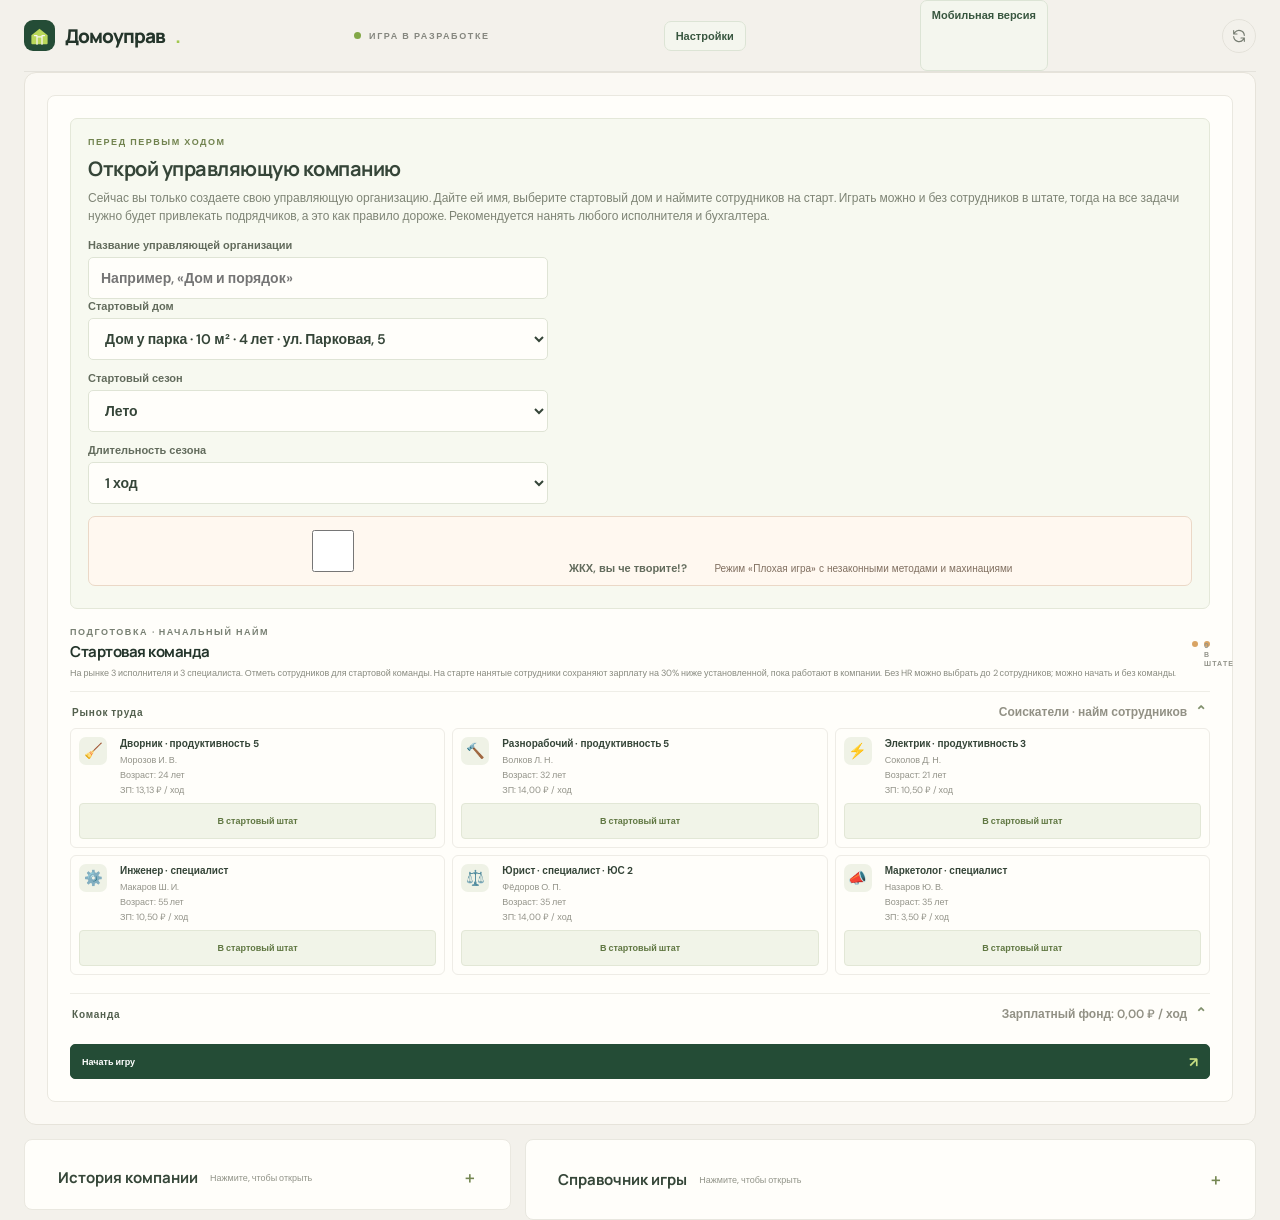
==== commit 24bcabb0: "Add director salary and founder account tools" ====
--- a/index.html
+++ b/index.html
@@ -47,7 +47,7 @@
           <article class="stat-card portfolio-summary"><div class="stat-top"><span>ПОРТФЕЛЬ</span><span class="stat-symbol">⌂</span></div><div class="summary-metric"><span>Обслуживаемая площадь</span><b class="stat-value" id="area-value">10 <span>м²</span></b></div><div class="summary-metric"><span>Средний тариф</span><b class="stat-value" id="portfolio-tariff-value">10,00 ₽ / м²</b></div><div class="summary-submetric">Домов в управлении: <b id="houses-value">1 <span>дом</span></b></div><div class="portfolio-materials"><strong>Материальная база</strong><b id="material-stock-value">0 ед.</b><small>Себестоимость: <span id="material-cost-price">2,00 ₽/ед.</span> · сумма: <span id="material-total-cost-price">0,00 ₽</span></small><small>Рыночная цена: <span id="material-market-price">4,00 ₽/ед.</span> · сумма: <span id="material-total-market-price">0,00 ₽</span></small></div></article>
           <article class="stat-card reputation-summary"><div class="stat-top"><span>РЕПУТАЦИЯ</span><span class="stat-symbol">✦</span></div><div class="stat-value reputation-value" id="reputation-value">+1</div><div class="summary-metric"><span>Отменённые заявки</span><b class="stat-value" id="cancelled-value">0 <span>заявок</span></b></div><div class="reputation-rules"><b>Влияют на репутацию:</b><span>Стартовое значение: +1</span><span>+1 · год без долгов</span><span>+1 · нет отмен за год</span><span>+1 · устранены все проблемы категории</span><span>+1 · за каждого маркетолога в годовом отчёте</span><span>+3 · дополнительный годовой бонус маркетолога</span><span>+1 · бонусный маркетолог за ход без просрочек</span><span>−1 · каждые 5 штрафных единиц отмен: обычная = 1, повторная = 2</span><span>−1 · увольнение без последней зарплаты</span><span>−2 · изъятие аварийного дома</span><span>Новая УК после банкротства: −1</span></div></article>
         </div>
-        <section id="founder-panel" class="founder-panel" hidden><div class="panel-heading"><div><p class="section-label">РЕЖИМ «ПЛОХАЯ ИГРА»</p><h2>Учредитель</h2></div><span class="founder-panel-balance">Личный счёт: <b id="founder-panel-balance">0,00 ₽</b></span></div><div class="founder-tools"><article class="founder-tool"><h3>Вывести из бюджета</h3><label for="withdraw-amount">Сумма вывода, ₽</label><input id="withdraw-amount" class="account-amount-input" type="number" min="0.01" step="0.01" aria-label="Сумма вывода на счёт учредителя"><button type="button" class="withdraw-toggle" id="withdraw-toggle">Вывести средства</button><small>Комиссия 40%</small></article><article class="founder-tool"><h3>Репутация</h3><p>Стоимость одной единицы — 20 ₽.</p><button type="button" class="buy-reputation-button" id="buy-reputation-button">Купить +1 репутацию · 20 ₽</button></article><article class="founder-tool"><h3>Перевести в бюджет</h3><label for="founder-transfer-amount">Сумма перевода, ₽</label><input id="founder-transfer-amount" class="account-amount-input" type="number" min="0.01" step="0.01" aria-label="Сумма перевода в бюджет"><button type="button" class="founder-transfer-toggle" id="founder-transfer-button">Перевести в бюджет</button><small>Без комиссии</small></article><section class="founder-loan-panel" id="founder-loan-panel"><strong>Кредит учредителя</strong><label>Сумма: <b id="founder-loan-amount-value">100 ₽</b><input id="founder-loan-amount" type="range" min="100" max="1000" step="10" value="100"></label><label>Срок: <b id="founder-loan-years-value">1 год</b><input id="founder-loan-years" type="range" min="1" max="10" step="1" value="1"></label><small>33% годовых · ежемесячный платёж: <b id="founder-loan-payment">—</b></small><button type="button" id="founder-loan-button">Взять кредит</button><div id="founder-loan-status" class="founder-loan-status"></div></section></div></section>
+        <section id="founder-panel" class="founder-panel" hidden><div class="panel-heading"><div><p class="section-label">СЧЁТ УЧРЕДИТЕЛЯ</p><h2>Учредитель</h2></div><span class="founder-panel-balance">Личный счёт: <b id="founder-panel-balance">0,00 ₽</b></span></div><div class="founder-tools"><article class="founder-tool" id="founder-illegal-withdraw-tool"><h3>Вывести из бюджета</h3><label for="withdraw-amount">Сумма вывода, ₽</label><input id="withdraw-amount" class="account-amount-input" type="number" min="0.01" step="0.01" aria-label="Сумма вывода на счёт учредителя"><button type="button" class="withdraw-toggle" id="withdraw-toggle">Вывести средства</button><small>Комиссия 40%</small></article><article class="founder-tool" id="founder-reputation-tool"><h3>Репутация</h3><p>Стоимость одной единицы — 20 ₽.</p><button type="button" class="buy-reputation-button" id="buy-reputation-button">Купить +1 репутацию · 20 ₽</button></article><article class="founder-tool"><h3>Перевести в бюджет</h3><label for="founder-transfer-amount">Сумма перевода, ₽</label><input id="founder-transfer-amount" class="account-amount-input" type="number" min="0.01" step="0.01" aria-label="Сумма перевода в бюджет"><button type="button" class="founder-transfer-toggle" id="founder-transfer-button">Перевести в бюджет</button><small>Без комиссии</small></article><section class="founder-loan-panel" id="founder-loan-panel"><strong>Кредит учредителя</strong><label>Сумма: <b id="founder-loan-amount-value">100 ₽</b><input id="founder-loan-amount" type="range" min="100" max="1000" step="10" value="100"></label><label>Срок: <b id="founder-loan-years-value">1 год</b><input id="founder-loan-years" type="range" min="1" max="10" step="1" value="1"></label><small>33% годовых · ежемесячный платёж: <b id="founder-loan-payment">—</b></small><button type="button" id="founder-loan-button">Взять кредит</button><div id="founder-loan-status" class="founder-loan-status"></div></section></div></section>
         <section class="penalties-panel"><div class="panel-heading"><div><h2>Суды и обязательства</h2></div><div class="penalties-header-actions"><span class="penalty-total" id="penalties-summary">Обязательства: 0,00 ₽</span><button class="penalty-toggle-button" id="toggle-paid-penalties" type="button" hidden>Показать оплаченные</button><button class="penalty-toggle-button" id="toggle-writtenoff-penalties" type="button" hidden>Показать списанные</button><button class="penalty-toggle-button" id="toggle-completed-courts" type="button" hidden>Показать завершенные суды</button></div></div><div class="penalties-list" id="penalties-list"></div></section>
         <details id="real-estate-market" class="real-estate-market"><summary><span>Рынок недвижимости</span><small>Новые дома через ОСС · 1 раз за ход</small></summary><div id="real-estate-list" class="real-estate-list"></div></details>
         <details class="managed-homes-block" aria-labelledby="managed-homes-heading" open><summary class="managed-homes-heading"><span><p class="section-label">ПОРТФЕЛЬ УК</p><h2 id="managed-homes-heading">Дома в управлении</h2></span></summary><div id="house-card" class="house-card" aria-label="Карточки домов"></div></details>
--- a/style.css
+++ b/style.css
@@ -12,7 +12,7 @@
 * { box-sizing: border-box; }
 body { margin: 0; min-width: 350px; background: var(--paper); color: var(--ink); font-family: "DM Sans", sans-serif; -webkit-font-smoothing: antialiased; }
 button { font: inherit; }
-.game-shell { width: min(1120px, calc(100% - 72px)); margin: 0 auto; }
+.game-shell { width: min(1800px, calc(100% - 48px)); margin: 0 auto; }
 .topbar { min-height: 72px; height: auto; display: flex; align-items: stretch; justify-content: space-between; border-bottom: 1px solid #e4e2db; }
 .brand,.topbar-center,.topbar>.icon-button,.topbar>.settings-link { align-self: center; }
 .brand { display: inline-flex; align-items: center; gap: 10px; color: var(--ink); text-decoration: none; font-family: "Manrope", sans-serif; font-weight: 800; font-size: 19px; letter-spacing: -1px; }
@@ -117,8 +117,34 @@
 .house-property-card { min-width:0; padding:13px; border:1px solid #e4e7d9; border-radius:8px; background:#fbfcf7; }
 .house-property-card.additional-house-card { border-color:#d8e4d0; background:#f9fcf7; }
 .request-house-address { color:#48624c; font-weight:800; }
+.request-meta { display:grid; gap:4px; align-items:start; }
+.request-meta-line { display:flex; flex-wrap:wrap; align-items:center; gap:6px; width:100%; }
+.request-meta .labor-badge { padding:0; border:0; border-radius:0; background:transparent; color:#344b36; font-size:10px; font-weight:900; }
+.worker-productivity-count { color:#354b36; font-weight:400; }
 .request-cost { display: flex; flex-direction: column; align-items: flex-end; gap: 2px; color: #303d32; }.request-cost>b { font: 700 12px "Manrope",sans-serif; }.request-cost>span:not(.done-check) { color: #a09f94; font-size: 8px; }
 .request-actions { display: flex; flex-direction: column; align-items: flex-end; gap: 4px; width: 100%; margin-top: 5px; }.staff-solve-button,.overtime-unpaid-button { max-width: 100%; padding: 5px 6px; border: 1px solid #dce7d9; border-radius: 4px; background: #edf4ed; color: #4d7256; font-size: 7px; font-weight: 700; line-height: 1.3; white-space: normal; text-align: right; cursor: pointer; }.staff-solve-button:hover { background: #dcebdd; }.staff-solve-button:disabled { border-color: #eeece6; background: #f7f6f2; color: #aaa99f; cursor: default; }.overtime-unpaid-button { border-color: #f0e0d6; background: #faf2ed; color: #a76b4c; }.overtime-unpaid-button:hover { background: #f5e6dc; }.overtime-unpaid-button:disabled { opacity: .55; cursor: default; }.used-note { max-width: 130px; color: #a09b8d; font-size: 7px; text-align: right; }.material-note { color: #b18850 !important; font-size: 7px !important; }.request-cancel-button { max-width: 100%; padding: 4px 6px; border: 1px solid #eee1da; border-radius: 4px; background: #fffaf7; color: #a56e5c; font-size: 7px; cursor: pointer; }.request-cancel-button:hover { background: #f8eae3; }.request-cancel-button:disabled { opacity: .55; cursor: default; }
+.request-card { grid-template-columns: 34px minmax(0,1fr) 230px; }
+.request-card.paid-request-card { grid-template-columns: 34px minmax(0,1fr) 230px; }
+.request-card.paid-request-card .request-info { padding-right:70px; }
+.request-cost,.request-actions { min-width:0; align-items:stretch; }
+.request-action-row:not(.contractor-action-row) { display:grid; grid-template-columns:minmax(0,1fr); gap:3px; }
+.request-action-row.paid-action-row { grid-template-columns:64px 230px; align-items:stretch; gap:6px; width:calc(100% + 70px); margin-left:-70px; }
+.request-action-row.paid-action-row .action-income { align-self:center; text-align:right; }
+.request-actions .staff-solve-button,.request-actions .overtime-unpaid-button,.request-actions .solve-button { box-sizing:border-box; width:100%; max-width:none; min-width:0; justify-content:flex-start; text-align:left; white-space:normal; overflow-wrap:anywhere; }
+.request-action-row:not(.contractor-action-row) .action-income { text-align:left; }
+.request-action-row.paid-action-row:not(.contractor-action-row) .action-income { text-align:right; }
+.contractor-action-row { display:flex; flex-direction:column; align-items:stretch; gap:5px; }
+.contractor-action-row.single-contractor { grid-template-columns:minmax(0,1fr); }
+.contractor-action-row .action-income { grid-column:1/-1; text-align:left; }
+.contractor-method { display:block; width:100%; min-width:0; }
+.contractor-method .solve-button { width:100%; min-width:0; overflow-wrap:anywhere; }
+.contractor-action-row.paid-contractor-action-row { width:calc(100% + 70px); margin-left:-70px; }
+.paid-contractor-method { display:grid; grid-template-columns:64px 230px; align-items:stretch; gap:6px; }
+.paid-contractor-method .action-income { grid-column:1; align-self:center; font-size:8px; text-align:right; }
+.paid-contractor-method .solve-button { grid-column:2; width:230px; }
+.request-actions .request-cancel-button { box-sizing:border-box; width:100%; max-width:none; text-align:left; }
+.request-actions .staff-solve-button,.request-actions .overtime-unpaid-button,.request-actions .solve-button { min-height:36px; padding-top:9px; padding-bottom:9px; line-height:1.35; }
+.request-actions .request-cancel-button { min-height:27px; padding-top:6px; padding-bottom:6px; }
 .solve-button { display: flex; align-items: center; gap: 7px; margin-top: 5px; padding: 5px 8px; border: 0; border-radius: 4px; background: #edf2df; color: #526a39; font-size: 8px; font-weight: 700; cursor: pointer; transition: background .18s; }.solve-button:hover { background: #dfe9c6; }.solve-button:disabled { background: #f1efeb; color: #aaa79d; cursor: not-allowed; }
 .done-check { display: grid; place-items: center; width: 19px; height: 19px; margin-top: 5px; border-radius: 50%; background: #edf3df; color: #6d8b41; font-size: 12px; }.request-card.resolved { background: #fcfdf8; border-color: #e8eddd; }
 .panel-footer { display: flex; justify-content: space-between; align-items: center; min-height: 34px; margin-top: 9px; border-top: 1px solid #f0eee8; color: #98988e; font-size: 8px; }.footer-dots { display: flex; gap: 3px; }.footer-dots i { width: 3px; height: 3px; border-radius: 50%; background: #d5d4cb; }
@@ -497,6 +523,8 @@
   .requests-panel .panel-heading h2 { font-size: 15px; }
   .request-count { white-space: nowrap; }
   .request-card { grid-template-columns: 30px minmax(0,1fr); gap: 7px; padding: 10px 8px; }
+  .request-card.paid-request-card { grid-template-columns: 30px minmax(0,1fr); }
+  .request-card.paid-request-card .request-info { padding-right:0; }
   .request-icon { grid-column: 1; grid-row: 1; width: 28px; height: 28px; font-size: 14px; }
   .request-info { grid-column: 2; min-width: 0; }
   .request-meta { display: flex; flex-wrap: wrap; gap: 5px; font-size: 8px; letter-spacing: .25px; }
@@ -504,12 +532,16 @@
   .request-info p { font-size: 11px; line-height: 1.45; }
   .request-material-line { font-size: 10px; }
   .request-action-row { justify-content: stretch; }
+  .request-action-row.paid-action-row { grid-template-columns:64px minmax(0,1fr); width:100%; margin-left:0; }
+  .contractor-action-row.paid-contractor-action-row { width:100%; margin-left:0; }
+  .paid-contractor-method { grid-template-columns:64px minmax(0,1fr); }
+  .paid-contractor-method .solve-button { width:100%; }
   .action-income { min-width: 64px; font-size: 11px; text-align: right; }
   .request-cost { grid-column: 1 / -1; display: grid; grid-template-columns: minmax(0,1fr); justify-items: stretch; align-items: stretch; gap: 4px; min-width: 0; padding-top: 7px; border-top: 1px solid #f0eee8; }
   .request-cost > b { font-size: 12px; }
   .request-cost > span:not(.done-check) { font-size: 10px; text-align: left; }
   .request-actions { align-items: stretch; gap: 6px; margin-top: 3px; }
-  .staff-solve-button,.overtime-unpaid-button,.solve-button,.request-cancel-button { width: 100%; max-width: none; min-height: 40px; padding: 8px 10px; font-size: 11px; line-height: 1.35; text-align: left; }
+  .staff-solve-button,.overtime-unpaid-button,.solve-button,.request-cancel-button { width: 100%; max-width: none; min-height: 60px; padding: 12px 10px; font-size: 11px; line-height: 1.35; text-align: left; }
   .emergency-lock-note { max-width: none; font-size: 10px; text-align: center; }
   .panel-footer { align-items: flex-start; gap: 8px; font-size: 9px; line-height: 1.35; }
   .actions-panel { display: block; padding: 13px; }
@@ -581,7 +613,7 @@
 .financial-chart-heading { display: flex; align-items: center; justify-content: space-between; gap: 12px; margin-bottom: 14px; }
 .financial-chart-heading h2 { margin: 0; color: #354638; font: 700 17px "Manrope",sans-serif; }
 .financial-season-badge { padding: 6px 9px; border: 1px solid #e5e8dc; border-radius: 14px; color: #72786b; font-size: 9px; white-space: nowrap; }
-.financial-summary { display: grid; grid-template-columns: repeat(3,1fr); gap: 9px; margin-bottom: 16px; }
+.financial-summary { display: grid; grid-template-columns: repeat(auto-fit,minmax(145px,1fr)); gap: 9px; margin-bottom: 16px; }
 .financial-summary article { display: grid; gap: 4px; padding: 10px 12px; border: 1px solid #eeede6; border-radius: 6px; background: #fafaf6; }
 .financial-summary article span { color: #85877c; font-size: 9px; }
 .financial-summary article b { font: 700 15px "Manrope",sans-serif; }
@@ -636,8 +668,9 @@
 .problem-work-row>div:first-child { display:grid; gap:3px; }
 .problem-work-row strong { color:#4a5845; font-size:10px; }
 .problem-work-row span,.problem-work-empty { color:#86897e; font-size:9px; }
+.problem-work-row>div:first-child span { color:#3e5140; font-size:12px; font-weight:800; }
 .problem-work-actions,.problem-material-actions,.problem-repair-actions { display:flex; flex-wrap:wrap; align-items:center; gap:6px; }
-.problem-work-button,.problem-material-button { padding:7px 9px; border:1px solid #dce5d2; border-radius:5px; background:#eff3e7; color:#596d3e; font-size:9px; font-weight:700; cursor:pointer; }
+.problem-work-button,.problem-material-button { padding:7px 9px; border:1px solid #dce5d2; border-radius:5px; background:#eff3e7; color:#596d3e; font-size:10px; font-weight:700; cursor:pointer; }
 .problem-material-button { background:#f8f1e2; border-color:#eadfc5; color:#826b3d; }
 .problem-work-button:disabled,.problem-material-button:disabled { opacity:.5; cursor:default; }
 .problem-material-paid { color:#66784a; font-size:9px; font-weight:700; }
@@ -778,11 +811,24 @@
 .team-mood-satisfied { border-color:#d7e8c4; background:#f5f9ef; }
 .team-mood-dissatisfied { border-color:#ebd5c1; background:#fff9f2; }
 .team-mood-veryDissatisfied { border-color:#e5c0b7; background:#fff4f1; }
-.withhold-control { display:grid; grid-template-columns:1fr auto; gap:4px; color:#8c593f; font-size:8px; }
-.withhold-slider-track { position:relative; grid-column:1/-1; display:block; padding:2px 0 13px; }
-.withhold-control input[type="range"] { display:block; width:100%; margin:0; accent-color:#a75c42; }
-.withhold-zero-marker { position:absolute; top:3px; left:50%; z-index:1; transform:translateX(-50%); padding:0 2px; background:#fffefa; color:#59634f; font-size:8px; font-style:normal; font-weight:800; pointer-events:none; }
-.withhold-zero-marker::before { position:absolute; top:9px; left:50%; height:13px; border-left:1px solid #354538; content:""; }
+.withhold-control { display:grid; gap:3px; color:#8c593f; font-size:8px; }
+.withhold-slider-track { position:relative; display:block; height:58px; margin:2px 0 0; }
+.withhold-slider-track::before { position:absolute; top:29px; left:5px; right:5px; height:2px; background:#d6d8c9; content:""; }
+.withhold-control input[type="range"].withhold-range { position:absolute; left:0; z-index:2; display:block; width:100%; height:20px; margin:0; padding:0; appearance:none; background:transparent; pointer-events:auto; }
+.withhold-anchor-range { top:9px; accent-color:#59733c; }
+.withhold-current-range { top:34px; accent-color:#a75c42; }
+.withhold-control input[type="range"].withhold-range::-webkit-slider-runnable-track { height:2px; background:transparent; }
+.withhold-control input[type="range"].withhold-range::-moz-range-track { height:2px; background:transparent; }
+.withhold-control input[type="range"].withhold-range::-webkit-slider-thumb { width:13px; height:13px; margin-top:-5px; appearance:none; border:2px solid #fff; border-radius:50%; background:#a75c42; box-shadow:0 0 0 1px #a75c42; pointer-events:auto; }
+.withhold-control input[type="range"].withhold-anchor-range::-webkit-slider-thumb { background:#59733c; box-shadow:0 0 0 1px #59733c; }
+.withhold-control input[type="range"].withhold-range::-moz-range-thumb { width:10px; height:10px; border:2px solid #fff; border-radius:50%; background:#a75c42; box-shadow:0 0 0 1px #a75c42; pointer-events:auto; }
+.withhold-control input[type="range"].withhold-anchor-range::-moz-range-thumb { background:#59733c; box-shadow:0 0 0 1px #59733c; }
+.withhold-anchor-caption,.withhold-current-caption { position:absolute; left:0; right:0; z-index:1; display:flex; justify-content:space-between; align-items:center; gap:5px; color:#787c6c; font-size:7px; line-height:1; pointer-events:none; }
+.withhold-anchor-caption { top:0; }
+.withhold-current-caption { bottom:0; }
+.withhold-anchor-caption i { margin-right:2px; color:#59733c; font-size:9px; font-style:normal; }
+.withhold-zero-marker { position:absolute; top:29px; left:50%; z-index:4; transform:translate(-50%,-50%); min-width:18px; height:16px; padding:0 3px; border:1px solid #dfe3d5; border-radius:8px; background:#fffefa; color:#364739; font:800 8px "DM Sans",sans-serif; cursor:pointer; }
+.withhold-zero-marker:hover { border-color:#879a68; background:#f1f5e9; }
 .withhold-mood-preview { color:#8c593f; font-size:9px; }
 .withheld-employee-total { color:#8f684e !important; }
 .team-member.team-deceased { border-color:#d9bcb4; background:#fff5f2; }
@@ -793,6 +839,8 @@
 .withheld-wages-panel { display:flex; flex-wrap:wrap; align-items:center; justify-content:space-between; gap:8px; margin-top:9px; padding:9px; border:1px solid #ead9c8; border-radius:6px; background:#fff9f1; color:#72563d; font-size:10px; }
 .withheld-wages-panel button { padding:6px 9px; border:1px solid #e4d1bd; border-radius:5px; background:#f8eee3; color:#79563b; font-size:9px; font-weight:700; cursor:pointer; }
 .withheld-wages-panel button:disabled,.withdraw-panel button:disabled { opacity:.5; cursor:not-allowed; }
+.pay-employee-withheld { align-self:flex-start; max-width:100%; min-height:32px; padding:5px 8px; border:1px solid #d8e3c7; border-radius:5px; background:#f2f6e9; color:#59733c; font-size:9px; font-weight:700; cursor:pointer; }
+.pay-employee-withheld:disabled { opacity:.5; cursor:not-allowed; }
 .legal-case-actions { display:flex; flex-wrap:wrap; gap:5px; }
 .legal-actions-inline { display:flex !important; flex:0 0 auto; flex-wrap:nowrap; gap:5px; }
 .legal-actions-inline .legal-action-button { flex:1 1 auto; white-space:nowrap; }
@@ -804,7 +852,7 @@
 .staff-disclosure>summary::-webkit-details-marker { display:none; }
 .staff-disclosure>summary::after { content:'⌄'; order:2; color:#81906d; font-size:14px; }
 .staff-disclosure[open]>summary::after { content:'⌃'; }
-.staff-disclosure>summary small { margin-left:auto; color:#929185; font-size:8px; font-weight:500; letter-spacing:0; }
+.staff-disclosure>summary small { margin-left:auto; color:#929185; font-size:12px; font-weight:600; letter-spacing:0; }
 .market-disclosure .market-grid { padding-bottom:8px; }
 .team-disclosure .team-list { padding-bottom:8px; }
 .founder-actions { display:flex; flex-wrap:wrap; gap:5px; }
@@ -868,7 +916,9 @@
 .founder-panel .section-label { margin:0 0 4px; }
 .founder-panel-balance { color:#68705e; font-size:10px; }
 .founder-panel-balance b { color:#315c43; font:800 15px Manrope,sans-serif; }
-.founder-tools { display:grid; grid-template-columns:repeat(4,minmax(0,1fr)); gap:8px; }
+.founder-tools { display:grid; grid-template-columns:repeat(4,minmax(0,1fr)); gap:8px; }
+.founder-tool[hidden] { display:none !important; }
+.founder-tools.regular-founder-tools { grid-template-columns:repeat(2,minmax(0,1fr)); }
 .founder-tool,.founder-tools .founder-loan-panel { display:grid; align-content:start; gap:6px; min-width:0; padding:10px; border:1px solid #e7eadd; border-radius:6px; background:#fffefa; }
 .founder-tool h3,.founder-tools .founder-loan-panel>strong { margin:0; color:#425d3e; font:700 11px Manrope,sans-serif; }
 .founder-tool p,.founder-tool small { margin:0; color:#756d5d; font-size:9px; line-height:1.4; }
@@ -883,3 +933,21 @@
 @media (max-width:600px) { .game-over-action-message { padding:10px; font-size:11px; } }
 
 .penalties-compact.agenda-disclosure { margin-top:12px; padding:10px 0 0; border:0; border-top:1px solid #eeece5; border-radius:0; background:transparent; box-shadow:none; }
+.report-maintenance-growth { display:grid; gap:5px; margin-top:10px; padding:10px 12px; border:1px solid #e9ecdf; border-radius:6px; background:#fffefa; }
+.report-maintenance-growth h3 { margin:0 0 2px; color:#41533e; font:700 11px "Manrope",sans-serif; }
+.report-maintenance-growth>div { display:flex; justify-content:space-between; align-items:center; gap:8px; padding:6px 7px; border-radius:4px; background:#f7f8f2; font-size:9px; }
+.report-maintenance-growth>div { flex-wrap:wrap; overflow-wrap:anywhere; }
+.report-maintenance-growth>div span { color:#73796c; }
+.report-maintenance-growth>div b { color:#354638; white-space:nowrap; }
+.report-maintenance-growth>div i { color:#71834f; font-size:9px; font-style:normal; }
+.report-maintenance-growth p { margin:0; color:#898b80; font-size:9px; }
+.director-salary-panel { display:grid; grid-template-columns:minmax(190px,.8fr) minmax(260px,1.2fr); gap:14px; align-items:center; margin-top:10px; padding:12px; border:1px solid #e6e8d9; border-radius:6px; background:#fffefa; }
+.director-salary-panel h3 { margin:0 0 5px; color:#41533e; font:700 12px "Manrope",sans-serif; }
+.director-salary-panel p:not(.section-label) { margin:0; color:#82867a; font-size:9px; line-height:1.45; }
+.director-salary-panel .section-label { margin:0 0 4px; }
+.director-salary-panel label { display:grid; gap:7px; color:#73796c; font-size:9px; }
+.director-salary-panel label>span:first-child { font-weight:600; }
+.director-salary-panel input[type="range"] { width:100%; accent-color:#66824a; }
+.director-salary-values { display:flex; justify-content:space-between; align-items:center; gap:8px; color:#898b80; font-size:8px; }
+.director-salary-values b { color:#354638; font-size:9px; white-space:nowrap; }
+@media(max-width:600px) { .director-salary-panel { grid-template-columns:1fr; gap:10px; }.director-salary-values { flex-wrap:wrap; } }
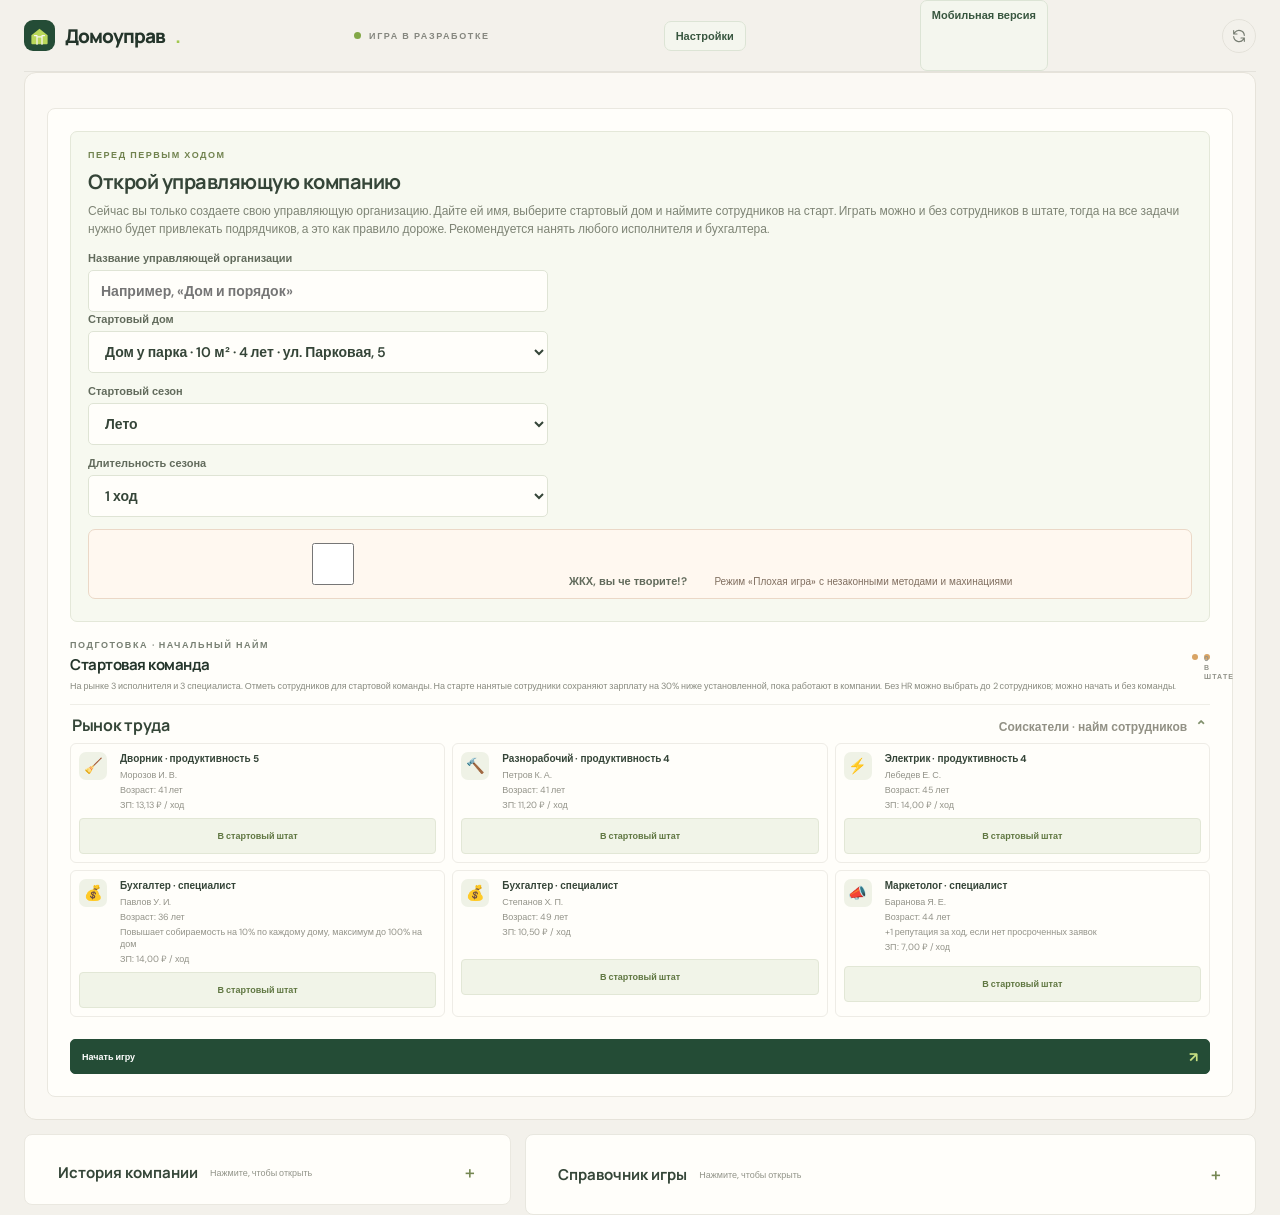
==== commit dd76ba13: "Update game mechanics and interface" ====
--- a/index.html
+++ b/index.html
@@ -19,7 +19,7 @@
       </a>
       <div class="topbar-center"><span class="online-dot"></span> ИГРА В РАЗРАБОТКЕ</div>
       <a class="settings-link" href="settings.html">Настройки</a><a class="mobile-version-link" href="mobile.html">Мобильная версия</a>
-        <div class="sticky-finances"><div class="sticky-houses"><span aria-hidden="true">⌂</span>: <b id="sticky-house-count">1</b><span id="sticky-critical-houses" class="sticky-critical-houses" hidden>❗ <b id="sticky-critical-count">0</b></span></div><div class="sticky-season-summary"><b class="season-net" id="sticky-season-net">+0,00 ₽</b><strong>Сводка за прошлый ход</strong><small>Приход: <span id="sticky-income-total">+0,00 ₽</span></small><small>Расход: <span id="sticky-prior-expense-total">−0,00 ₽</span></small></div><div class="sticky-balance"><div class="sticky-account-heading"><span>БЮДЖЕТ</span><b id="sticky-capital-value">100,00 ₽</b></div><div class="sticky-breakdown"><strong>Предстоящие расходы: <span id="sticky-expense-total">−30,00 ₽</span></strong><strong>Предстоящий доход: <span id="sticky-upcoming-income">+100,00 ₽</span></strong><strong>Склад: <span id="sticky-material-stock">0 шт.</span></strong></div></div><div class="sticky-balance founder-sticky-balance" id="founder-account-block" hidden><div class="sticky-account-heading"><span>СЧЁТ УЧРЕДИТЕЛЯ</span><b id="founder-account-value">0,00 ₽</b></div><div class="sticky-breakdown founder-loan-sticky-summary" id="founder-loan-sticky-summary" hidden><strong>Предстоящие выплаты</strong><small>Кредитный платёж: <span id="founder-loan-sticky-payment">−0,00 ₽</span></small></div></div></div><button class="icon-button" id="reset-button" type="button" aria-label="Начать заново" title="Начать заново"><svg viewBox="0 0 24 24" fill="none"><path d="M20 11a8 8 0 0 0-14.5-4L4 9m0 0V4m0 5h5m-5 4a8 8 0 0 0 14.5 4L20 15m0 0v5m0-5h-5" stroke="currentColor" stroke-width="1.7" stroke-linecap="round" stroke-linejoin="round"/></svg></button>
+        <div class="sticky-finances"><div class="sticky-houses"><div class="sticky-house-count"><span aria-hidden="true">⌂</span>: <b id="sticky-house-count">1</b><span id="sticky-critical-houses" class="sticky-critical-houses" hidden>❗ <b id="sticky-critical-count">0</b></span></div><div class="sticky-reputation">📈 <b id="sticky-reputation-value" class="positive">+1</b></div></div><div class="sticky-season-summary"><b class="season-net" id="sticky-season-net">+0,00 ₽</b><strong>Сводка за прошлый ход</strong><small>Приход: <span id="sticky-income-total">+0,00 ₽</span></small><small>Расход: <span id="sticky-prior-expense-total">−0,00 ₽</span></small></div><div class="sticky-balance"><div class="sticky-account-heading"><span>БЮДЖЕТ</span><b id="sticky-capital-value">100,00 ₽</b></div><div class="sticky-breakdown"><strong>Предстоящие расходы: <span id="sticky-expense-total">−30,00 ₽</span></strong><strong>Предстоящий доход: <span id="sticky-upcoming-income">+100,00 ₽</span></strong><strong>Склад: <span id="sticky-material-stock">0 шт.</span></strong></div></div><div class="sticky-balance founder-sticky-balance" id="founder-account-block" hidden><div class="sticky-account-heading"><span>СЧЁТ УЧРЕДИТЕЛЯ</span><b id="founder-account-value">0,00 ₽</b></div><div class="sticky-breakdown founder-loan-sticky-summary" id="founder-loan-sticky-summary" hidden><strong>Предстоящие выплаты</strong><small>Кредитный платёж: <span id="founder-loan-sticky-payment">−0,00 ₽</span></small></div></div></div><button class="icon-button" id="reset-button" type="button" aria-label="Начать заново" title="Начать заново"><svg viewBox="0 0 24 24" fill="none"><path d="M20 11a8 8 0 0 0-14.5-4L4 9m0 0V4m0 5h5m-5 4a8 8 0 0 0 14.5 4L20 15m0 0v5m0-5h-5" stroke="currentColor" stroke-width="1.7" stroke-linecap="round" stroke-linejoin="round"/></svg></button>
     </header>
     <div id="sticky-turn-status" class="sticky-turn-status" aria-live="polite"><span id="sticky-season-value">Лето · год 1</span><b id="sticky-phase-value">Подготовка к игре</b></div>
 
@@ -38,19 +38,21 @@
       </section>
 
       <section class="dashboard" aria-label="Игровое поле">
-        <div class="dashboard-heading"><div><p class="section-label">ТЕКУЩАЯ СИТУАЦИЯ</p><h2>Дела компании</h2></div><div class="turn-pill"><span class="turn-icon">↗</span><span id="turn-label">ХОД 1</span></div></div>
+
         <section class="timeline-panel" aria-label="Годовой таймлайн"><div class="timeline-title"><div><p class="section-label">КАЛЕНДАРЬ УПРАВЛЕНИЯ</p><h2 id="timeline-year">Год 1</h2></div><span class="phase-badge" id="phase-label">Подготовка к игре</span></div><div class="season-track" id="season-track"></div><div class="phase-track"><span class="phase-step active" data-phase="preparation">0 · Подготовка</span><span class="phase-step" data-phase="staffing">1 · Менеджмент</span><span class="phase-step" data-phase="inspection">2 · Осмотр</span><span class="phase-step" data-phase="problems">3 · Проблемы</span><span class="phase-step" data-phase="drawing">4 · Приём заявок</span><span class="phase-step" data-phase="resolving">5 · Распределение</span><span class="phase-step" data-phase="legal">6 · Специалисты</span><span class="phase-step" data-phase="payroll">7 · Зарплаты</span><span class="phase-step" data-phase="collection">8 · Сборы</span><span class="phase-step" data-phase="annualReport">9 · Годовой отчёт</span><span class="phase-step" data-phase="bankruptcy">10 · Банкротство</span></div></section>
         <section id="bankruptcy-panel" class="bankruptcy-panel" hidden></section>
         <section id="inspection-panel" class="inspection-panel" hidden></section>
-        <div class="stats-grid">
+        <details id="organization-disclosure" class="organization-disclosure" open><summary class="organization-summary"><strong>Организация</strong><span>Финансы · портфель · репутация · учредитель</span><i aria-hidden="true">⌄</i></summary><div class="organization-content"><div class="stats-grid">
           <article class="stat-card finance-summary"><div class="stat-top"><span>ФИНАНСЫ</span><span class="stat-symbol ruble">₽</span></div><div class="finance-line budget-line"><span>Бюджет</span><b class="stat-value" id="capital-value">100,00 <span>₽</span></b></div><div class="capital-bar"><div id="capital-bar-fill"></div></div><div class="finance-line"><span>Сбор за ход</span><b class="stat-value" id="income-value">100,00 <span>₽</span></b></div><div class="finance-line"><span>Общая собираемость</span><b class="stat-value" id="collection-value">—</b></div><div class="finance-line"><span>Базовое обслуживание</span><b class="stat-value" id="upkeep-value">30,00 <span>₽</span></b></div><div class="finance-line"><span>Зарплаты</span><b class="stat-value" id="payroll-value">0,00 <span>₽</span></b></div><div class="finance-line finance-subtotal"><span>Расходы</span><b class="stat-value" id="operating-expenses-value">30,00 ₽</b></div><div class="finance-line expected-change-line"><span>Ожидаемое изменение</span><b class="stat-value" id="expected-change-value">+70,00 ₽</b></div><div class="finance-line debt-finance-line"><span>Долги жителей</span><div class="stat-value" id="house-debt-value">0,00 ₽</div></div></article>
           <article class="stat-card portfolio-summary"><div class="stat-top"><span>ПОРТФЕЛЬ</span><span class="stat-symbol">⌂</span></div><div class="summary-metric"><span>Обслуживаемая площадь</span><b class="stat-value" id="area-value">10 <span>м²</span></b></div><div class="summary-metric"><span>Средний тариф</span><b class="stat-value" id="portfolio-tariff-value">10,00 ₽ / м²</b></div><div class="summary-submetric">Домов в управлении: <b id="houses-value">1 <span>дом</span></b></div><div class="portfolio-materials"><strong>Материальная база</strong><b id="material-stock-value">0 ед.</b><small>Себестоимость: <span id="material-cost-price">2,00 ₽/ед.</span> · сумма: <span id="material-total-cost-price">0,00 ₽</span></small><small>Рыночная цена: <span id="material-market-price">4,00 ₽/ед.</span> · сумма: <span id="material-total-market-price">0,00 ₽</span></small></div></article>
           <article class="stat-card reputation-summary"><div class="stat-top"><span>РЕПУТАЦИЯ</span><span class="stat-symbol">✦</span></div><div class="stat-value reputation-value" id="reputation-value">+1</div><div class="summary-metric"><span>Отменённые заявки</span><b class="stat-value" id="cancelled-value">0 <span>заявок</span></b></div><div class="reputation-rules"><b>Влияют на репутацию:</b><span>Стартовое значение: +1</span><span>+1 · год без долгов</span><span>+1 · нет отмен за год</span><span>+1 · устранены все проблемы категории</span><span>+1 · за каждого маркетолога в годовом отчёте</span><span>+3 · дополнительный годовой бонус маркетолога</span><span>+1 · бонусный маркетолог за ход без просрочек</span><span>−1 · каждые 5 штрафных единиц отмен: обычная = 1, повторная = 2</span><span>−1 · увольнение без последней зарплаты</span><span>−2 · изъятие аварийного дома</span><span>Новая УК после банкротства: −1</span></div></article>
         </div>
         <section id="founder-panel" class="founder-panel" hidden><div class="panel-heading"><div><p class="section-label">СЧЁТ УЧРЕДИТЕЛЯ</p><h2>Учредитель</h2></div><span class="founder-panel-balance">Личный счёт: <b id="founder-panel-balance">0,00 ₽</b></span></div><div class="founder-tools"><article class="founder-tool" id="founder-illegal-withdraw-tool"><h3>Вывести из бюджета</h3><label for="withdraw-amount">Сумма вывода, ₽</label><input id="withdraw-amount" class="account-amount-input" type="number" min="0.01" step="0.01" aria-label="Сумма вывода на счёт учредителя"><button type="button" class="withdraw-toggle" id="withdraw-toggle">Вывести средства</button><small>Комиссия 40%</small></article><article class="founder-tool" id="founder-reputation-tool"><h3>Репутация</h3><p>Стоимость одной единицы — 20 ₽.</p><button type="button" class="buy-reputation-button" id="buy-reputation-button">Купить +1 репутацию · 20 ₽</button></article><article class="founder-tool"><h3>Перевести в бюджет</h3><label for="founder-transfer-amount">Сумма перевода, ₽</label><input id="founder-transfer-amount" class="account-amount-input" type="number" min="0.01" step="0.01" aria-label="Сумма перевода в бюджет"><button type="button" class="founder-transfer-toggle" id="founder-transfer-button">Перевести в бюджет</button><small>Без комиссии</small></article><section class="founder-loan-panel" id="founder-loan-panel"><strong>Кредит учредителя</strong><label>Сумма: <b id="founder-loan-amount-value">100 ₽</b><input id="founder-loan-amount" type="range" min="100" max="1000" step="10" value="100"></label><label>Срок: <b id="founder-loan-years-value">1 год</b><input id="founder-loan-years" type="range" min="1" max="10" step="1" value="1"></label><small>33% годовых · ежемесячный платёж: <b id="founder-loan-payment">—</b></small><button type="button" id="founder-loan-button">Взять кредит</button><div id="founder-loan-status" class="founder-loan-status"></div></section></div></section>
+        </div></details>
         <section class="penalties-panel"><div class="panel-heading"><div><h2>Суды и обязательства</h2></div><div class="penalties-header-actions"><span class="penalty-total" id="penalties-summary">Обязательства: 0,00 ₽</span><button class="penalty-toggle-button" id="toggle-paid-penalties" type="button" hidden>Показать оплаченные</button><button class="penalty-toggle-button" id="toggle-writtenoff-penalties" type="button" hidden>Показать списанные</button><button class="penalty-toggle-button" id="toggle-completed-courts" type="button" hidden>Показать завершенные суды</button></div></div><div class="penalties-list" id="penalties-list"></div></section>
-        <details id="real-estate-market" class="real-estate-market"><summary><span>Рынок недвижимости</span><small>Новые дома через ОСС · 1 раз за ход</small></summary><div id="real-estate-list" class="real-estate-list"></div></details>
-        <details class="managed-homes-block" aria-labelledby="managed-homes-heading" open><summary class="managed-homes-heading"><span><p class="section-label">ПОРТФЕЛЬ УК</p><h2 id="managed-homes-heading">Дома в управлении</h2></span></summary><div id="house-card" class="house-card" aria-label="Карточки домов"></div></details>
+        <details id="real-estate-market" class="managed-homes-block real-estate-block"><summary class="managed-homes-heading"><span><h2>Рынок недвижимости</h2><small>Новые дома через ОСС · 1 раз за ход</small></span></summary><div id="real-estate-list" class="real-estate-list"></div></details>
+        <details class="managed-homes-block" aria-labelledby="managed-homes-heading" open><summary class="managed-homes-heading"><span><h2 id="managed-homes-heading">Дома в управлении</h2></span></summary><div id="house-card" class="house-card" aria-label="Карточки домов"></div></details>
+        <section id="team-panel" class="team-panel" hidden></section><div id="timeline-slot"></div><div id="turn-structure-slot"></div>
 
         <section class="market-panel" id="market-panel">
           <div class="preparation-controls" id="preparation-controls" hidden><p class="section-label">ПЕРЕД ПЕРВЫМ ХОДОМ</p><h2>Открой управляющую компанию</h2><p>Сейчас вы только создаете свою управляющую организацию. Дайте ей имя, выберите стартовый дом и наймите сотрудников на старт. Играть можно и без сотрудников в штате, тогда на все задачи нужно будет привлекать подрядчиков, а это как правило дороже. Рекомендуется нанять любого исполнителя и бухгалтера.</p><label for="company-name-input">Название управляющей организации</label><input id="company-name-input" type="text" maxlength="36" autocomplete="organization" placeholder="Например, «Дом и порядок»"><label for="starting-house-select">Стартовый дом</label><select id="starting-house-select"></select><label for="starting-season-select">Стартовый сезон</label><select id="starting-season-select"><option value="0">Лето</option><option value="1">Осень</option><option value="2">Зима</option><option value="3">Весна</option></select><label for="season-duration-select">Длительность сезона</label><select id="season-duration-select"><option value="1">1 ход</option><option value="2">2 хода</option><option value="3">3 хода</option></select><label class="bad-game-toggle"><input id="bad-game-mode-checkbox" type="checkbox"> ЖКХ, вы че творите!? <small>Режим «Плохая игра» с незаконными методами и махинациями</small></label></div>
@@ -64,15 +66,16 @@
         <section id="annual-report" class="annual-report" hidden></section><section id="bad-game-over" class="annual-report bad-game-over" hidden></section>
         <details id="oss-history-disclosure" class="oss-history-disclosure" hidden><summary>История ОСС</summary><div id="oss-history-list"></div></details>
         <div class="turn-layout">
-          <section class="requests-panel"><div class="panel-heading"><div><p class="section-label">ПОВЕСТКА ДНЯ</p></div><span class="deck-badge"><span></span> КОЛОДА</span></div>
+          <section class="requests-panel"><div class="panel-heading"><div><p class="section-label">ПОВЕСТКА ДНЯ</p></div></div><div id="agenda-market-slot"></div>
             <section id="oss-agenda-panel" class="oss-agenda-panel" hidden><div class="oss-agenda-heading"><span class="oss-agenda-icon">◉</span><h2>ОСС и гарантия</h2></div><div id="oss-phase-actions" class="oss-phase-actions"></div></section>
             <section id="problem-panel" class="problem-panel" hidden></section>
             <section id="legal-panel" class="legal-panel" hidden></section>
             <details id="penalties-compact-disclosure" class="penalties-panel penalties-compact agenda-disclosure" open><summary class="agenda-disclosure-summary"><span class="disclosure-title">Суды и обязательства</span><span id="compact-penalty-total" class="disclosure-total">К выплате: 0,00 ₽</span><span id="compact-penalty-contestable" class="disclosure-contestable">Можно оспорить: 0,00 ₽</span><span id="compact-penalty-marker" class="disclosure-alert disclosure-alert-green" hidden>!</span><span class="disclosure-chevron" aria-hidden="true">⌄</span></summary><div class="penalties-list" id="penalties-list-compact"></div></details>
             <details id="requests-disclosure" class="requests-disclosure agenda-disclosure" open><summary class="agenda-disclosure-summary request-disclosure-summary"><span class="disclosure-title">Заявки жителей</span><span class="request-count" id="request-count">0 активных</span><span class="request-breakdown" id="request-count-breakdown">Аварийные: 0 · Обычные: 0 · Платные: 0</span><span id="request-damage-marker" class="disclosure-alert disclosure-alert-red" hidden>!</span><span class="disclosure-chevron" aria-hidden="true">⌄</span></summary><div id="requests-list" class="requests-list"><div class="empty-state"><div class="empty-icon">↘</div><div><strong>Новый день начинается</strong><p>Открой заявки, чтобы узнать, что случилось в доме.</p></div></div></div><div class="panel-footer"><span id="requests-hint">На этот ход положено 2 заявки</span><span class="footer-dots"><i></i><i></i><i></i></span></div></details>
+            <button class="primary-button agenda-next-stage-button" id="agenda-next-stage-button" type="button" hidden><span>Продолжить</span><span>→</span></button>
           </section>
-          <aside class="actions-panel"><div class="actions-heading"><p class="section-label">ТВОЙ ХОД</p><span class="round-number" id="round-number">01</span></div><h2 id="action-title">С чего начнём?</h2><p class="action-copy" id="action-copy">Разбери входящие заявки. Каждое решение стоит денег, а на кону — репутация компании.</p>
-            <div class="action-buttons"><button class="primary-button" id="draw-button" type="button" hidden><span>Принять заявки</span><span class="button-arrow">↗</span></button><button class="primary-button" id="end-turn-button" type="button" disabled><span>Продолжить</span><span>→</span></button><div class="phase-required-expenses" id="phase-required-expenses" hidden></div><div class="game-over-action-message" id="game-over-action-message" role="status" hidden></div></div>
+          <aside class="actions-panel"><div class="actions-heading"><p class="section-label">СТРУКТУРА ХОДА</p><span class="round-number" id="round-number">01</span></div><h2 id="action-title">С чего начнём?</h2><p class="action-copy" id="action-copy">Разбери входящие заявки. Каждое решение стоит денег, а на кону — репутация компании.</p>
+            <div class="phase-context" id="phase-context" hidden></div><div class="action-buttons"><button class="primary-button" id="draw-button" type="button" hidden><span>Принять заявки</span><span class="button-arrow">↗</span></button><button class="primary-button" id="end-turn-button" type="button" disabled><span>Продолжить</span><span>→</span></button><div class="phase-required-expenses" id="phase-required-expenses" hidden></div><div class="game-over-action-message" id="game-over-action-message" role="status" hidden></div></div>
             <div class="rules-note"><span class="note-icon">i</span><p>В конце хода выплачиваются зарплаты, БО и собирается доля платежей по случайной <b>собираемости.</b></p></div>
             <section class="phase-guide"><p class="section-label">ЭТАПЫ ХОДА</p><ol><li data-guide-step="0"><span>1</span>Менеджмент сотрудников</li><li data-guide-step="1"><span>2</span>Сезонный осмотр · осень/весна</li><li data-guide-step="2"><span>3</span>Решение проблем</li><li data-guide-step="3"><span>4</span>Приём заявок</li><li data-guide-step="4"><span>5</span>Распределение заявок</li><li data-guide-step="5"><span>6</span>Задачи специалистам</li><li data-guide-step="6"><span>7</span>Выплата ЗП</li><li data-guide-step="7"><span>8</span>Сбор содержания</li></ol><p class="phase-guide-note">Осмотр пропускается летом и зимой. На этапе сбора содержания оплачивается базовое обслуживание и собираются платежи.</p></section>
           </aside>
@@ -102,6 +105,7 @@
           </tbody></table>
           <table class="reference-table"><caption>Основные механики</caption><thead><tr><th>Механика</th><th>Описание</th></tr></thead><tbody>
             <tr><td>Год и сезоны</td><td>Ход длится сезон. Порядок: менеджмент, осмотр осенью/весной, решение проблем, заявки, распределение, задачи юристам, зарплаты, сбор содержания.</td></tr>
+            <tr><td>Решение проблем дома</td><td>Ремонт категории состоит из 2 этапов, плюс по одному этапу за каждую дополнительную карту той же категории. Каждый этап требует материалы (3–10 ед.) и работы по 1–3 профилям с 2–4 трудозатратами на профиль. Этап выполняется штатом или подрядчиком; следующий этап недоступен до завершения текущего. Для подрядчика каждый этап отдельно стоит половину зарплатных ожиданий нужных профилей плюс 10 ₽ за выезд. При заказе всего оставшегося ремонта берётся один выезд и скидка 2% за каждый этап. Каждый завершённый этап даёт +1 репутацию. Лифты, пожаротушение и ИТП требуют только материалы.</td></tr>
             <tr><td>Старт и найм</td><td>В подготовке можно начать без сотрудников. Рынок предлагает 3 исполнителей и 3 специалистов. Без HR за ход нанимают до 2 человек; с HR лимита нет.</td></tr>
             <tr><td>Испытательный срок</td><td>С HR нанятый сотрудник получает половину ЗП два хода, его можно уволить без последней зарплаты; премия за переработку вдвое меньше.</td></tr>
             <tr><td>Заявки</td><td>На дом поступает 2 заявки за ход. Нерешённые переносятся. Обычные можно отменить; аварийные нельзя. Платные при выполнении приносят доход.</td></tr>
@@ -114,8 +118,9 @@
             <tr><td>Ремонт проблем</td><td>Для полного ремонта сначала покупаются материалы. Затем подрядчик выполняет оставшиеся работы за отдельную плату либо штатные исполнители закрывают трудозатраты по категориям; частичный прогресс сохраняется между сезонами. Устранение проблемы не закрывает связанные аварийные заявки.</td></tr>
             <tr><td>Юрист</td><td>Каждый юрист выполняет одно поручение за сезон. ЮС 1/2/3: взыскать до 20/30/40 ₽ или с шансом 50% снизить штраф или компенсацию только в суде на 10–30%/20–45%/30–60%.</td></tr><tr><td>Аварийный дом</td><td>Если суммарный износ любой категории достиг 100%, даётся дополнительный год на ремонт. Если к его концу износ не снижен ниже 100%, дом изымается; репутация −2.</td></tr>
             <tr><td>Долги и бухгалтер</td><td>Бухгалтер суммирует долги жителей за периоды. Без бухгалтера учитывается только долг последнего периода.</td></tr>
-            <tr><td>ОСС</td><td>Капремонт: результат S/5 × d6 + специалисты + число проблем категории; порог S/2 + 1. Изменение тарифа на X проводится отдельно для каждого дома в годовом отчёте: результат S/5 × d6 + специалисты + репутация; порог S/2 + отменённые заявки этого дома × 2 + X. Тариф не может быть ниже 0. При успешном капремонте проблемы категории и их заявки устраняются, а категория получает гарантию на 3 года.</td></tr>
-            <tr><td>ОСС «Новый дом»</td><td>Один раз за ход можно провести голосование за объект из свёрнутого рынка недвижимости. Результат: S выбранного дома / 5 × d6 + репутация + специалисты. Порог: S / 2 + отменённые заявки игрока за всё время. При успехе дом входит в портфель, а заявки, проблемы, штрафы и компенсации показывают адрес дома.</td></tr>
+            <tr><td>ОСС на капитальный ремонт</td><td>Проводится, когда износ категории не ниже 60%; повторная попытка после неудачи доступна со следующего хода. Результат = S дома / 5 × d6 + модификаторы специалистов + число карт проблем этой категории. Порог = S дома / 2 + 1. При успехе проблемы категории и связанные заявки устраняются, а категории назначается гарантия на 3 года.</td></tr>
+            <tr><td>ОСС на изменение тарифа</td><td>Проводится один раз для каждого дома в годовом отчёте. Результат = S дома / 5 × d6 + модификаторы специалистов + репутация игрока × 0,1. Порог = S дома / 2 + отменённые заявки на этом доме × 0,01 + X. X — фактическое изменение тарифа в расчёте; если запрошенное повышение выше лимита, берётся лимит. Максимальное повышение от текущего тарифа: репутация &lt; −10 — 2,5%; −10 ≤ репутация &lt; 0 — 5%; 0 ≤ репутация &lt; 10 — 7,5%; 10 ≤ репутация &lt; 20 — 10%; 20 ≤ репутация &lt; 30 — 20%; 30 ≤ репутация &lt; 40 — 30%; репутация ≥ 40 — 50%. Снижение тарифа задаётся отрицательным X; тариф не может стать ниже 0.</td></tr>
+            <tr><td>ОСС «Новый дом»</td><td>Можно проводить один раз за ход для выбранного объекта с рынка недвижимости. Результат = S выбранного дома / 5 × d6 + репутация игрока + модификаторы специалистов. Порог = S выбранного дома / 2 + общее количество отменённых заявок игрока за всё время. При успехе дом добавляется в управление.</td></tr>
             <tr><td>Возраст и гарантия дома</td><td>На осмотре к случайному числу карт добавляется 1 за каждые полные 3 года возраста после первых трёх. Для гарантийного суда нужен юрист и пошлина 50 ₽. Дом младше 3 лет покрывает все проблемы; в течение 3 лет после ОСС капремонта покрываются новые проблемы этой категории. ЮС 1/2/3 даёт шанс суда 30%/50%/90%. Успешный иск устраняет покрытые проблемы и связанные аварийные заявки, а компенсации ущерба оплачивает застройщик.</td></tr>
             <tr><td>Годовой отчёт</td><td>Перед отчётом все невыполненные заявки, включая аварийные, автоматически отменяются и учитываются в штрафных единицах репутации.</td></tr>
             <tr><td>Банкротство</td><td>При балансе −500 ₽ компания банкротится: сотрудники распускаются, дома теряются, долги списываются. Новая УК начинает с репутацией −1.</td></tr>
--- a/style.css
+++ b/style.css
@@ -72,7 +72,24 @@
 .penalty-compensation { background: #fffaf5; border-color: #f0e2d6; }.penalty-compensation .penalty-icon { background: #faeee2; color: #a86d42; }.house-debt-card .stat-symbol { color: #ad825c; }
 .legal-panel[hidden] { display: none; }.legal-panel { margin: 13px 0 0; padding: 17px; border: 1px solid #e7e6dc; border-radius: 8px; background: #fbfcf6; }.legal-heading { display: flex; justify-content: space-between; align-items: center; }.legal-heading .section-label { margin-bottom: 4px; color: #788755; }.legal-heading h2 { margin: 0; color: #354938; font: 700 16px "Manrope",sans-serif; }.legal-mark { display: grid; place-items: center; width: 34px; height: 34px; border-radius: 9px; background: #edf1df; color: #6c7f46; font: 700 19px Georgia,serif; }.legal-copy { margin: 8px 0 12px; color: #7e8475; font-size: 9px; line-height: 1.5; }.legal-options { display: grid; gap: 7px; }.legal-option { display: flex; justify-content: space-between; align-items: center; gap: 12px; padding: 10px; border: 1px solid #e9e9df; border-radius: 6px; background: #fffefa; }.legal-option>div { display: grid; gap: 3px; }.legal-option strong { color: #485545; font-size: 9px; }.legal-option span,.legal-empty,.legal-complete { color: #909187; font-size: 8px; }.legal-action-button,.legal-skip-button { padding: 7px 10px; border: 1px solid #dce5d2; border-radius: 5px; background: #eff3e7; color: #596d3e; font-size: 8px; font-weight: 700; cursor: pointer; }.legal-action-button:disabled { opacity: .55; cursor: default; }.legal-empty { padding: 10px; border: 1px dashed #e5e4dc; border-radius: 5px; }.legal-complete { margin-top: 11px; padding: 9px 10px; border-radius: 5px; background: #f0f4e8; color: #66784a; }.legal-skip-button { margin-top: 10px; background: transparent; border-color: #e5e4dc; color: #85867d; }
 .bankruptcy-panel[hidden] { display: none; }.bankruptcy-panel { margin-bottom: 14px; padding: 18px; border: 1px solid #edcfc3; border-radius: 8px; background: #fff8f4; }.bankruptcy-heading { display: flex; align-items: center; gap: 10px; }.bankruptcy-mark { display: grid; place-items: center; width: 32px; height: 32px; border-radius: 50%; background: #f7e2d9; color: #aa563f; font: 800 17px "Manrope",sans-serif; }.bankruptcy-heading .section-label { margin-bottom: 4px; color: #a36c59; }.bankruptcy-heading h2 { margin: 0; color: #613e33; font: 700 17px "Manrope",sans-serif; }.bankruptcy-panel>p { max-width: 750px; margin: 11px 0 14px; color: #806d64; font-size: 10px; line-height: 1.6; }.bankruptcy-button { display: flex; justify-content: space-between; align-items: center; width: min(360px,100%); min-height: 38px; padding: 0 12px; border: 1px solid #9c5543; border-radius: 5px; background: #a65e4a; color: #fff; font-size: 9px; font-weight: 700; cursor: pointer; }.bankruptcy-button:hover { background: #914d3b; }
-.turn-layout { display: grid; grid-template-columns: 1.75fr .9fr; gap: 12px; margin-top: 13px; }
+.turn-layout { display: grid; grid-template-columns:minmax(0,1fr); gap: 12px; margin-top: 13px; }
+.turn-layout-slot,.timeline-slot { min-width:0; }
+.organization-disclosure { margin:0 0 13px; border:1px solid #e5e5dc; border-radius:9px; background:#fbfaf6; }
+.organization-summary { display:flex; align-items:center; gap:10px; padding:11px 14px; list-style:none; cursor:pointer; }
+.organization-summary::-webkit-details-marker { display:none; }
+.organization-summary::marker { content:""; }
+.organization-summary strong { color:#354638; font:700 14px "Manrope",sans-serif; }
+.organization-summary span { color:#85877c; font-size:9px; }
+.organization-summary i { margin-left:auto; color:#758451; font-size:14px; font-style:normal; transition:transform .15s ease; }
+.organization-disclosure[open] .organization-summary i { transform:rotate(180deg); }
+.organization-content { display:grid; gap:10px; padding:0 10px 10px; }
+.organization-content .founder-panel { margin:0; }
+.team-panel { margin:12px 0; }
+.team-panel[hidden] { display:none !important; }
+.team-panel .team-disclosure { margin:0; }
+.requests-panel { width:100%; }
+.agenda-next-stage-button { min-height:42px; margin:12px 0 14px; }
+.agenda-next-stage-button[hidden] { display:none !important; }
 .requests-panel,.actions-panel,.log-panel { border: 1px solid #eae8e0; border-radius: 8px; background: #fffefa; }
 .requests-panel { padding: 16px 17px 0; }.panel-heading { margin-bottom: 12px; }.panel-heading h2 { font-size: 15px; }
 .request-count { display: inline-block; margin-left: 6px; padding: 3px 6px; border-radius: 10px; background: #f0f1e9; color: #7a816c; vertical-align: 2px; font: 600 9px "DM Sans",sans-serif; letter-spacing: 0; }
@@ -101,12 +118,6 @@
 .house-info-table th { color: #4d5c49; font-size: 8px; font-weight: 700; white-space: nowrap; }
 .house-info-table td { color: #293e2f; font-size: 9px; font-weight: 600; }
 .house-info-table tr:last-child th,.house-info-table tr:last-child td { border-bottom: 0; }
-.real-estate-market { width:min(100%,780px); margin:13px auto 0; border:1px solid #e4e7d9; border-radius:8px; background:#fffefa; }
-.real-estate-market>summary { display:flex; justify-content:space-between; align-items:center; gap:8px; padding:11px 13px; color:#354538; font-size:12px; font-weight:800; cursor:pointer; list-style:none; }
-.real-estate-market>summary::-webkit-details-marker { display:none; }
-.real-estate-market>summary::after { content:"＋"; color:#75874e; }
-.real-estate-market[open]>summary::after { content:"−"; }
-.real-estate-market>summary small { margin-left:auto; color:#858b7e; font-size:9px; font-weight:500; }
 .real-estate-list { display:grid; grid-template-columns:repeat(auto-fit,minmax(180px,1fr)); gap:8px; padding:0 12px 12px; }
 .real-estate-card { display:grid; gap:4px; padding:10px; border:1px solid #ecebe3; border-radius:6px; background:#fbfcf7; color:#62695b; font-size:9px; }
 .real-estate-card>strong { color:#354538; font-size:11px; }
@@ -237,6 +248,9 @@
 .managed-homes-heading>span { display:block; }
 .managed-homes-heading .section-label { margin:0 0 3px; }
 .managed-homes-heading h2 { margin:0; color:#334638; font:700 17px "Manrope",sans-serif; }
+.managed-homes-heading small { display:block; margin-top:3px; color:#858b7e; font-size:9px; font-weight:500; }
+.real-estate-block .real-estate-list { display:grid; grid-template-columns:repeat(4,minmax(0,1fr)); gap:12px; width:100%; max-width:none; margin:0; padding:0; }
+.real-estate-block .real-estate-card { min-width:0; }
 .managed-homes-block #house-card.house-card { width:100%; max-width:none; margin:0; padding:0; border:0; background:transparent; display:grid; grid-template-columns:repeat(4,minmax(0,1fr)); gap:12px; align-items:start; }
 .house-property-card { width:100%; min-width:0; padding:14px; }
 .house-card-heading h2 { overflow-wrap:anywhere; font-size:15px; }
@@ -247,8 +261,11 @@
 .house-info-table td { font-size:9px; }
 .house-problems ul { padding-left:0; }
 @media(max-width:1100px) { .managed-homes-block #house-card.house-card { grid-template-columns:repeat(3,minmax(0,1fr)); } }
+@media(max-width:1100px) { .real-estate-block .real-estate-list { grid-template-columns:repeat(3,minmax(0,1fr)); } }
 @media(max-width:820px) { .managed-homes-block #house-card.house-card { grid-template-columns:repeat(2,minmax(0,1fr)); } }
+@media(max-width:820px) { .real-estate-block .real-estate-list { grid-template-columns:repeat(2,minmax(0,1fr)); } }
 @media(max-width:560px) { .managed-homes-heading { padding:0 10px; }.managed-homes-block #house-card.house-card { grid-template-columns:minmax(0,1fr); gap:9px; }.house-property-card { padding:12px; } }
+@media(max-width:560px) { .real-estate-block .real-estate-list { grid-template-columns:minmax(0,1fr); gap:9px; }.real-estate-block .managed-homes-heading { padding:0 10px; } }
 .house-tariff-oss-list { display:grid; grid-template-columns:repeat(auto-fit,minmax(220px,1fr)); gap:9px; width:100%; }
 .house-tariff-oss-list>h3 { grid-column:1/-1; margin:0; color:#425441; font-size:13px; }
 .house-tariff-oss-list .oss-tariff-controls,.house-tariff-oss-list .oss-result-note { min-width:0; margin:0; }
@@ -627,7 +644,12 @@
 @media (max-width: 600px) { .financial-infographic { padding: 13px 11px; }.financial-chart-heading { align-items: flex-start; flex-direction: column; gap: 6px; }.financial-chart-heading h2 { font-size: 15px; }.financial-summary { gap: 5px; }.financial-summary article { padding: 8px 6px; }.financial-summary article span { font-size: 8px; }.financial-summary article b { font-size: 12px; }.financial-bar-row { grid-template-columns: minmax(85px,110px) minmax(40px,1fr) 73px; gap: 6px; font-size: 8px; }.financial-bar-row>b { font-size: 8px; } }
 .game-preparation .hero,.game-preparation footer { display: none !important; }
 .game-preparation .sticky-turn-status { display: none !important; }
-.dashboard.preparing > :not(#market-panel) { display: none !important; }
+.dashboard.preparing > :not(.dashboard-heading):not(#turn-structure-slot) { display:none !important; }
+.dashboard.preparing #turn-structure-slot > .turn-layout > :not(.requests-panel) { display:none !important; }
+.dashboard.preparing .requests-panel { padding:0; border:0; background:transparent; box-shadow:none; }
+.dashboard.preparing .requests-panel > .panel-heading { display:none !important; }
+.dashboard.preparing .requests-panel > :not(.panel-heading):not(#agenda-market-slot) { display:none !important; }
+.dashboard.preparing #market-panel { margin-top:0; padding:22px; }
 .dashboard.preparing #market-panel { margin-top: 0; padding: 22px; }
 .preparation-controls { margin: 0 0 17px; padding: 17px; border: 1px solid #e4e8d9; border-radius: 7px; background: #f7f9f0; }
 .preparation-controls .section-label { margin-bottom: 7px; color: #71834f; }
@@ -650,6 +672,9 @@
 .problem-repair-list { display: grid; gap: 7px; margin: 12px 0; }
 .problem-repair-card { display: grid; grid-template-columns: minmax(0,1fr) auto auto; align-items: center; gap: 11px; padding: 10px; border: 1px solid #eeece6; border-radius: 6px; background: #fffefa; }
 .problem-repair-main { display: grid; gap: 4px; min-width: 0; }
+.problem-repair-title-row { display:flex; align-items:center; justify-content:space-between; gap:10px; }
+.problem-repair-title-row strong { min-width:0; }
+.inline-problem-oss-button { flex:0 0 auto; width:auto; white-space:nowrap; }
 .problem-repair-main strong { color: #465443; font-size: 11px; }
 .problem-repair-main span { color: #8e9085; font-size: 9px; }
 .problem-repair-card>b { color: #465443; font: 700 12px "Manrope",sans-serif; white-space: nowrap; }
@@ -663,6 +688,9 @@
 @media (max-width:500px) { .stats-grid { grid-template-columns:1fr; }.finance-summary { grid-column:auto; }.finance-line { font-size:11px; }.finance-line .stat-value { font-size:14px; }.house-problems li small { font-size:10px; } }
 
 .problem-repair-card { grid-template-columns:minmax(0,1fr); align-items:stretch; }
+.problem-stage-card { display:grid; gap:9px; padding:11px; border:1px solid #dfe4d5; border-radius:7px; background:#f8faf4; }
+.problem-stage-card h3 { margin:0; color:#354b39; font-size:14px; }
+.problem-stage-card p { margin:0; color:#596554; font-size:12px; }
 .problem-work-list { display:grid; gap:6px; }
 .problem-work-row { display:grid; grid-template-columns:minmax(130px,.7fr) minmax(0,1.3fr); gap:8px; align-items:center; padding:8px; border:1px solid #ecebe4; border-radius:5px; background:#fffefa; }
 .problem-work-row>div:first-child { display:grid; gap:3px; }
@@ -697,6 +725,7 @@
 .oss-agenda-icon { display:grid; place-items:center; width:21px; height:21px; border-radius:50%; background:#e8efdc; color:#66814f; font-size:13px; }
 .oss-phase-actions { display:grid; gap:6px; margin-top:7px; }
 .oss-repair-button { display:block; width:100%; }
+.problem-repair-title-row .inline-problem-oss-button { display:inline-flex; width:auto; }
 .oss-history-disclosure { margin:10px 0; padding:10px 13px; border:1px solid #e7e6dc; border-radius:7px; background:#fffefa; color:#59604f; font-size:10px; }
 .oss-history-disclosure[hidden] { display:none; }
 .oss-history-disclosure summary { cursor:pointer; font-weight:800; }
@@ -714,6 +743,23 @@
 .oss-vote-house svg { position:absolute; z-index:2; inset:0; width:100%; height:100%; fill:none; stroke:#5d6653; stroke-width:3; stroke-linejoin:round; }
 .oss-vote-legend { display:grid; gap:4px; color:#777d6e; font-size:9px; line-height:1.35; }.oss-vote-legend strong { margin-bottom:2px; color:#465342; font-size:10px; }
 .oss-vote-legend span { display:flex; align-items:center; gap:5px; }.oss-vote-legend i { display:inline-block; width:8px; height:8px; border-radius:2px; }.legend-yes { background:#61a26b; }.legend-against { background:#c9584e; }
+.oss-latest-vote { display:grid; grid-template-columns:minmax(0,1.4fr) minmax(0,1.25fr) minmax(190px,.9fr); align-items:stretch; gap:7px; padding:8px; border:1px solid #ecebe3; border-radius:6px; background:#fff; }
+.oss-latest-summary { display:grid; grid-column:1; grid-row:1; align-content:start; gap:7px; min-width:0; }
+.oss-latest-vote h3 { margin:0; color:#354638; font:700 11px "Manrope",sans-serif; }
+.oss-latest-distribution { display:flex; align-items:center; gap:10px; min-height:40px; padding:6px; border:1px solid #eeede6; border-radius:5px; background:#fffefa; }
+.oss-latest-distribution .oss-vote-house { flex:0 0 38px; width:38px; height:38px; }
+.oss-latest-distribution .oss-vote-legend { display:flex; flex:1; align-items:center; justify-content:space-between; gap:12px; min-width:0; white-space:nowrap; }
+.oss-latest-distribution .oss-vote-legend span { font-size:9px; }
+.oss-latest-details { display:contents; }
+.oss-latest-details .oss-calc-inputs,.oss-latest-details .oss-calc-formula { padding:7px; font-size:8px; }
+.oss-latest-details .oss-calc-inputs { grid-column:2; grid-row:1; grid-template-columns:repeat(2,minmax(0,1fr)); }
+.oss-latest-details .oss-calc-inputs b { grid-column:1/-1; }
+.oss-latest-details .oss-calc-formula { grid-column:3; grid-row:1; padding-right:34px; }
+.oss-previous-votes { display:grid; gap:4px; margin:6px 0 0; padding-left:18px; }
+.oss-previous-votes li { display:grid; grid-template-columns:minmax(0,1fr) auto; align-items:center; gap:8px; padding:5px 7px; border:1px solid #efeee8; border-radius:5px; background:#fff; }
+.oss-previous-votes li strong { color:#50584a; font-size:9px; }
+.oss-previous-votes li span { color:#73786c; font-size:8px; white-space:nowrap; }
+.oss-previous-votes .oss-verdict-inline { font-size:9px; }
 .oss-calc-inputs,.oss-calc-formula { display:grid; gap:4px; align-content:start; padding:9px; border-radius:5px; background:#f7f8f2; color:#62695b; font-size:9px; line-height:1.4; }
 .oss-vote-legend { grid-column:1; }
 .oss-vote-animation>div:has(>.oss-calc-inputs) { display:contents; }
@@ -733,6 +779,8 @@
 .oss-history-disclosure #oss-history-list>ol { display:grid; gap:6px; margin:10px 0 0; padding-left:20px; }.oss-history-disclosure #oss-history-list>ol li { display:grid; gap:3px; }.oss-history-disclosure #oss-history-list>ol li span { color:#808477; }
 @keyframes oss-house-fill { to { transform:scaleY(1); } }
 @media(max-width:700px) { .oss-vote-animation { grid-template-columns:64px minmax(0,1fr); align-items:start; }.oss-vote-house { grid-column:1; grid-row:1; flex-basis:64px; width:64px; height:64px; }.oss-vote-legend { grid-column:1/-1; }.oss-calc-inputs,.oss-calc-formula { grid-column:1/-1; }.oss-vote-legend { font-size:8px; } }
+@media(max-width:900px) { .oss-latest-vote { grid-template-columns:minmax(0,1fr) minmax(0,1.2fr); }.oss-latest-summary { grid-column:1; grid-row:1 / span 2; }.oss-latest-details .oss-calc-inputs { grid-column:2; grid-row:1; }.oss-latest-details .oss-calc-formula { grid-column:2; grid-row:2; } }
+@media(max-width:700px) { .oss-latest-vote { grid-template-columns:1fr; }.oss-latest-summary,.oss-latest-details .oss-calc-inputs,.oss-latest-details .oss-calc-formula { grid-column:1; grid-row:auto; }.oss-latest-distribution { gap:7px; }.oss-latest-distribution .oss-vote-house { flex-basis:30px; width:30px; height:30px; }.oss-latest-distribution .oss-vote-legend { gap:5px; }.oss-latest-distribution .oss-vote-legend span { font-size:7px; }.oss-previous-votes li { grid-template-columns:1fr; gap:2px; }.oss-previous-votes li span { white-space:normal; } }
 .house-removed-notice { margin-top:12px; }
 @media (max-width:600px) { .problem-work-row { grid-template-columns:1fr; }.problem-work-actions,.problem-material-actions,.problem-repair-actions { align-items:stretch; }.problem-work-button,.problem-material-button,.problem-contract-button { width:100%; }.problem-contract-button { grid-column:auto; } }
 
@@ -951,3 +999,65 @@
 .director-salary-values { display:flex; justify-content:space-between; align-items:center; gap:8px; color:#898b80; font-size:8px; }
 .director-salary-values b { color:#354638; font-size:9px; white-space:nowrap; }
 @media(max-width:600px) { .director-salary-panel { grid-template-columns:1fr; gap:10px; }.director-salary-values { flex-wrap:wrap; } }
+
+/* Unified dashboard section headings and top-level calendar placement. */
+.dashboard.preparing > :not(#timeline-slot):not(#turn-structure-slot) { display:none !important; }
+.managed-homes-heading { width:100%; margin:0 0 9px; }
+.organization-summary strong,
+.penalties-panel > .panel-heading h2,
+.managed-homes-heading h2,
+.staff-disclosure > summary > span:first-child,
+.actions-heading .section-label { color:#354638; font:700 16px/1.25 "Manrope",sans-serif; letter-spacing:-.3px; }
+.actions-heading .section-label { margin:0; }
+@media(max-width:600px) {
+  .organization-summary strong,
+  .penalties-panel > .panel-heading h2,
+  .managed-homes-heading h2,
+  .staff-disclosure > summary > span:first-child,
+  .actions-heading .section-label { font-size:15px; }
+}
+
+/* Keep the calendar focused on the season; show the turn sequence in its own row. */
+.timeline-panel > .phase-track { display:none; }
+.phase-guide ol { display:flex; flex-wrap:nowrap; align-items:flex-start; gap:8px; overflow-x:auto; }
+.phase-guide li { display:grid; grid-template-columns:17px minmax(0,1fr); align-items:start; flex:1 1 0; min-width:0; line-height:1.35; }
+.phase-guide li > span { margin-top:1px; }
+.phase-guide li.guide-current { padding:3px 5px; }
+.legal-panel { margin:12px 0; padding:17px; border-color:#e8e6dd; background:#fffefa; }
+.lawyer-task { border-color:#e9e9df; border-radius:6px; background:#fffefa; }
+.lawyer-task h3 { color:#485545; }
+.penalties-compact[hidden] { display:none !important; }
+@media(max-width:600px) {
+  .phase-guide ol { gap:7px; }
+  .phase-guide li { flex:0 0 112px; }
+}
+
+.sticky-houses { display:grid; align-content:center; justify-items:start; gap:3px; padding:6px 9px; white-space:nowrap; }
+.sticky-house-count,.sticky-reputation { display:flex; align-items:center; gap:4px; min-height:14px; }
+.sticky-house-count > span:first-child { color:#71834f; font-size:15px; line-height:1; }
+.sticky-house-count .sticky-critical-houses { display:inline-flex; align-items:center; gap:2px; }
+.sticky-reputation { color:#7c826f; font-size:8px; line-height:1.2; }
+.sticky-reputation b { color:#7c826f; font:800 10px "Manrope",sans-serif; }
+.sticky-reputation b.negative { color:#c43d31; }
+.sticky-reputation b.positive { color:#43834d; }
+.phase-context { display:grid; gap:5px; margin-top:10px; padding:9px 10px; border:1px solid #e7e9de; border-radius:6px; background:#fffefa; color:#6f7568; font-size:9px; line-height:1.35; }
+.phase-context[hidden] { display:none !important; }
+.phase-context-row { display:flex; justify-content:space-between; align-items:baseline; gap:12px; }
+.phase-context-row span { min-width:0; }
+.phase-context-row b { flex:0 0 auto; color:#465841; font-size:9px; text-align:right; }
+.phase-context-moods { display:flex; flex-wrap:wrap; gap:5px; }
+.phase-mood { padding:3px 6px; border-radius:10px; background:#f1f3ec; color:#71776b; font-size:8px; }
+.phase-mood.mood-satisfied { background:#edf5e8; color:#4b7d43; }
+.phase-mood.mood-dissatisfied,.phase-mood.mood-veryDissatisfied { background:#fbefe8; color:#a46249; }
+.phase-context-warning { padding:6px 8px; border:1px solid #e3a08d; border-radius:5px; background:#fff6f2; color:#a34e3d; font-weight:800; }
+@media(max-width:760px) {
+  .actions-panel .phase-context,.actions-panel .action-buttons { grid-column:1/-1; grid-row:auto; }
+  .actions-panel .action-buttons { margin-top:0; }
+}
+@media(max-width:600px) {
+  .sticky-houses { gap:2px; padding:5px 5px; }
+  .sticky-house-count > span:first-child { font-size:13px; }
+  .sticky-reputation { gap:3px; font-size:7px; }
+  .sticky-reputation b { font-size:9px; }
+  .phase-context { font-size:9px; }
+}
